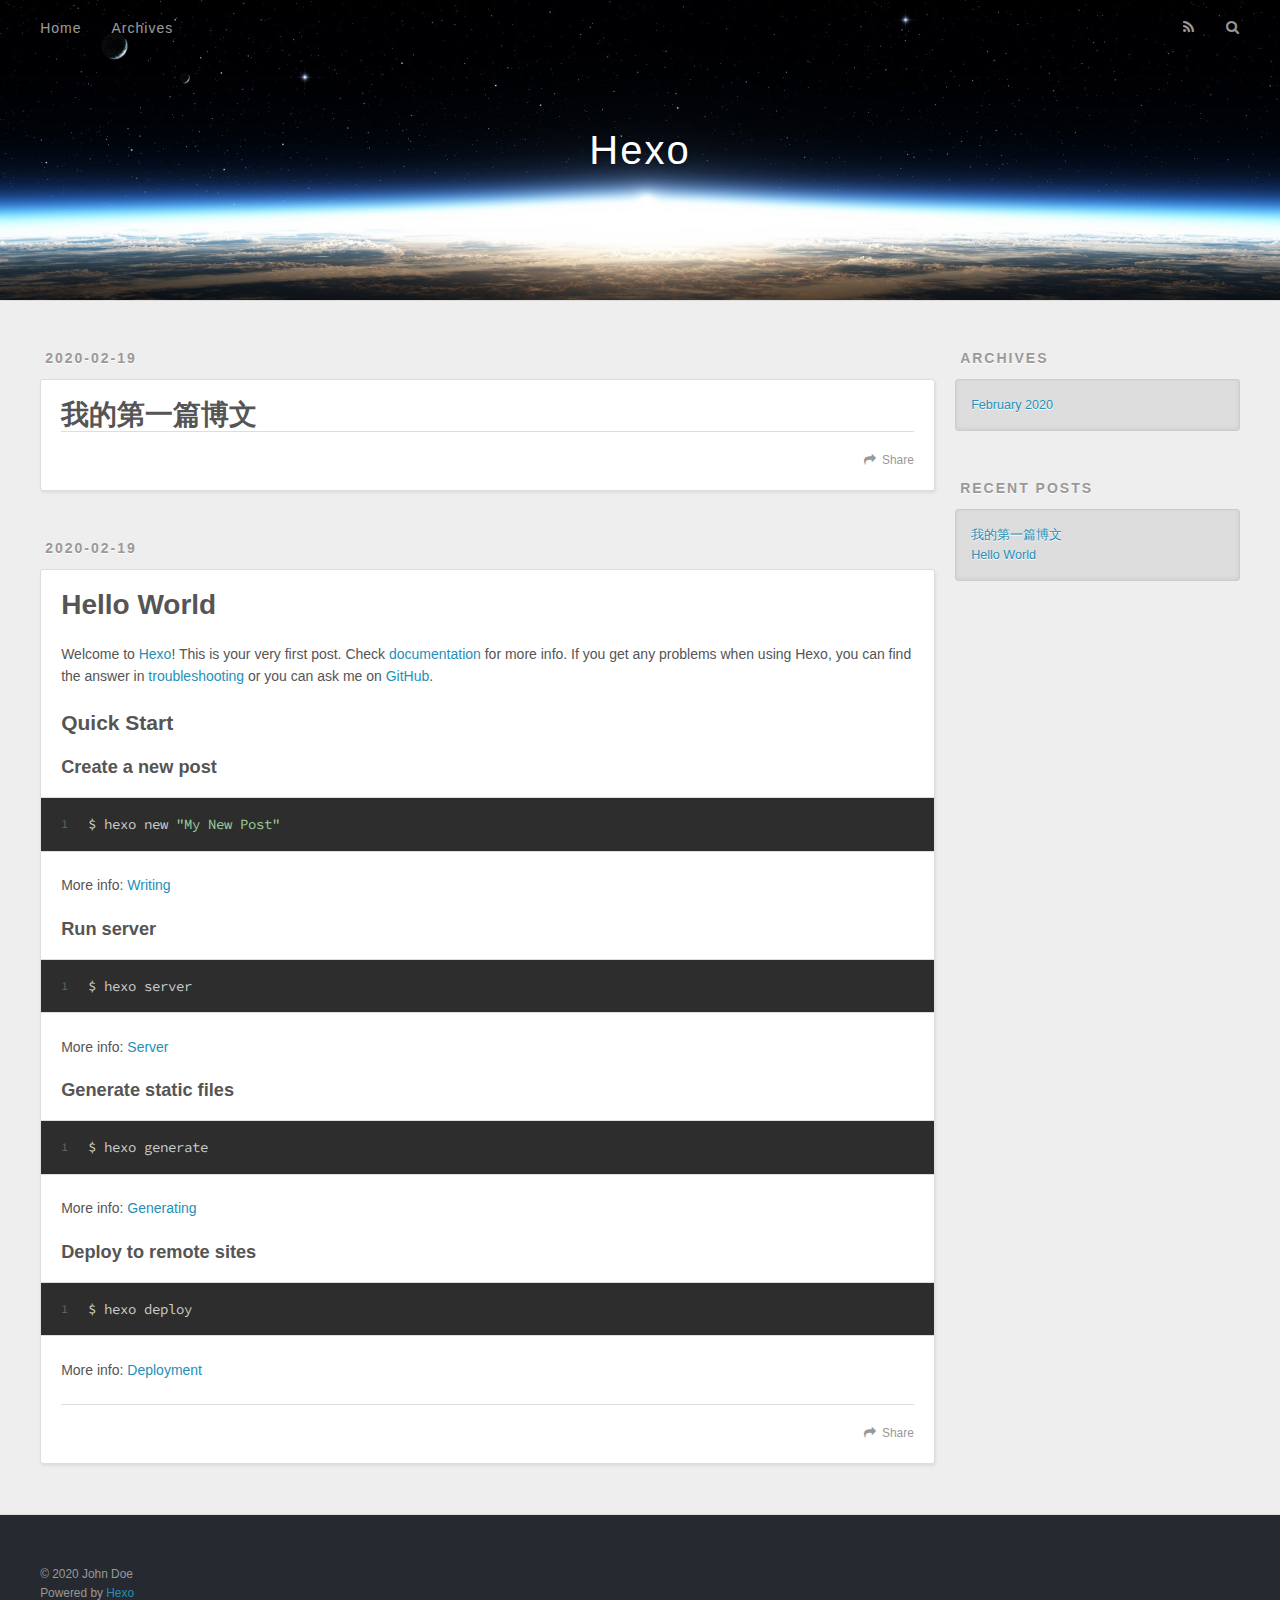
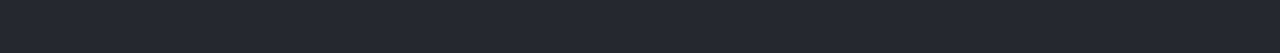
==== index.html @ 234283df "Site updated: 2020-03-19 14:46:24" ====
<!DOCTYPE html>
<html>
<head>
  <meta charset="utf-8">
  

  
  <title>Hexo</title>
  <meta name="viewport" content="width=device-width, initial-scale=1, maximum-scale=1">
  <meta property="og:type" content="website">
<meta property="og:title" content="Hexo">
<meta property="og:url" content="http://yoursite.com/index.html">
<meta property="og:site_name" content="Hexo">
<meta property="og:locale" content="en_US">
<meta property="article:author" content="John Doe">
<meta name="twitter:card" content="summary">
  
    <link rel="alternate" href="/atom.xml" title="Hexo" type="application/atom+xml">
  
  
    <link rel="icon" href="/favicon.png">
  
  
    <link href="//fonts.googleapis.com/css?family=Source+Code+Pro" rel="stylesheet" type="text/css">
  
  
<link rel="stylesheet" href="/css/style.css">

<meta name="generator" content="Hexo 4.2.0"></head>

<body>
  <div id="container">
    <div id="wrap">
      <header id="header">
  <div id="banner"></div>
  <div id="header-outer" class="outer">
    <div id="header-title" class="inner">
      <h1 id="logo-wrap">
        <a href="/" id="logo">Hexo</a>
      </h1>
      
    </div>
    <div id="header-inner" class="inner">
      <nav id="main-nav">
        <a id="main-nav-toggle" class="nav-icon"></a>
        
          <a class="main-nav-link" href="/">Home</a>
        
          <a class="main-nav-link" href="/archives">Archives</a>
        
      </nav>
      <nav id="sub-nav">
        
          <a id="nav-rss-link" class="nav-icon" href="/atom.xml" title="RSS Feed"></a>
        
        <a id="nav-search-btn" class="nav-icon" title="Search"></a>
      </nav>
      <div id="search-form-wrap">
        <form action="//google.com/search" method="get" accept-charset="UTF-8" class="search-form"><input type="search" name="q" class="search-form-input" placeholder="Search"><button type="submit" class="search-form-submit">&#xF002;</button><input type="hidden" name="sitesearch" value="http://yoursite.com"></form>
      </div>
    </div>
  </div>
</header>
      <div class="outer">
        <section id="main">
  
    <article id="post-我的第一篇博文" class="article article-type-post" itemscope itemprop="blogPost">
  <div class="article-meta">
    <a href="/2020/02/19/%E6%88%91%E7%9A%84%E7%AC%AC%E4%B8%80%E7%AF%87%E5%8D%9A%E6%96%87/" class="article-date">
  <time datetime="2020-02-19T13:38:14.000Z" itemprop="datePublished">2020-02-19</time>
</a>
    
  </div>
  <div class="article-inner">
    
    
      <header class="article-header">
        
  
    <h1 itemprop="name">
      <a class="article-title" href="/2020/02/19/%E6%88%91%E7%9A%84%E7%AC%AC%E4%B8%80%E7%AF%87%E5%8D%9A%E6%96%87/">我的第一篇博文</a>
    </h1>
  

      </header>
    
    <div class="article-entry" itemprop="articleBody">
      
        
      
    </div>
    <footer class="article-footer">
      <a data-url="http://yoursite.com/2020/02/19/%E6%88%91%E7%9A%84%E7%AC%AC%E4%B8%80%E7%AF%87%E5%8D%9A%E6%96%87/" data-id="ck7y9ddyn0000awvqco45gfg0" class="article-share-link">Share</a>
      
      
    </footer>
  </div>
  
</article>


  
    <article id="post-hello-world" class="article article-type-post" itemscope itemprop="blogPost">
  <div class="article-meta">
    <a href="/2020/02/19/hello-world/" class="article-date">
  <time datetime="2020-02-19T13:04:21.493Z" itemprop="datePublished">2020-02-19</time>
</a>
    
  </div>
  <div class="article-inner">
    
    
      <header class="article-header">
        
  
    <h1 itemprop="name">
      <a class="article-title" href="/2020/02/19/hello-world/">Hello World</a>
    </h1>
  

      </header>
    
    <div class="article-entry" itemprop="articleBody">
      
        <p>Welcome to <a href="https://hexo.io/" target="_blank" rel="noopener">Hexo</a>! This is your very first post. Check <a href="https://hexo.io/docs/" target="_blank" rel="noopener">documentation</a> for more info. If you get any problems when using Hexo, you can find the answer in <a href="https://hexo.io/docs/troubleshooting.html" target="_blank" rel="noopener">troubleshooting</a> or you can ask me on <a href="https://github.com/hexojs/hexo/issues" target="_blank" rel="noopener">GitHub</a>.</p>
<h2 id="Quick-Start"><a href="#Quick-Start" class="headerlink" title="Quick Start"></a>Quick Start</h2><h3 id="Create-a-new-post"><a href="#Create-a-new-post" class="headerlink" title="Create a new post"></a>Create a new post</h3><figure class="highlight bash"><table><tr><td class="gutter"><pre><span class="line">1</span><br></pre></td><td class="code"><pre><span class="line">$ hexo new <span class="string">"My New Post"</span></span><br></pre></td></tr></table></figure>

<p>More info: <a href="https://hexo.io/docs/writing.html" target="_blank" rel="noopener">Writing</a></p>
<h3 id="Run-server"><a href="#Run-server" class="headerlink" title="Run server"></a>Run server</h3><figure class="highlight bash"><table><tr><td class="gutter"><pre><span class="line">1</span><br></pre></td><td class="code"><pre><span class="line">$ hexo server</span><br></pre></td></tr></table></figure>

<p>More info: <a href="https://hexo.io/docs/server.html" target="_blank" rel="noopener">Server</a></p>
<h3 id="Generate-static-files"><a href="#Generate-static-files" class="headerlink" title="Generate static files"></a>Generate static files</h3><figure class="highlight bash"><table><tr><td class="gutter"><pre><span class="line">1</span><br></pre></td><td class="code"><pre><span class="line">$ hexo generate</span><br></pre></td></tr></table></figure>

<p>More info: <a href="https://hexo.io/docs/generating.html" target="_blank" rel="noopener">Generating</a></p>
<h3 id="Deploy-to-remote-sites"><a href="#Deploy-to-remote-sites" class="headerlink" title="Deploy to remote sites"></a>Deploy to remote sites</h3><figure class="highlight bash"><table><tr><td class="gutter"><pre><span class="line">1</span><br></pre></td><td class="code"><pre><span class="line">$ hexo deploy</span><br></pre></td></tr></table></figure>

<p>More info: <a href="https://hexo.io/docs/one-command-deployment.html" target="_blank" rel="noopener">Deployment</a></p>

      
    </div>
    <footer class="article-footer">
      <a data-url="http://yoursite.com/2020/02/19/hello-world/" data-id="ck6td0vni00007cvqasel1m3v" class="article-share-link">Share</a>
      
      
    </footer>
  </div>
  
</article>


  


</section>
        
          <aside id="sidebar">
  
    

  
    

  
    
  
    
  <div class="widget-wrap">
    <h3 class="widget-title">Archives</h3>
    <div class="widget">
      <ul class="archive-list"><li class="archive-list-item"><a class="archive-list-link" href="/archives/2020/02/">February 2020</a></li></ul>
    </div>
  </div>


  
    
  <div class="widget-wrap">
    <h3 class="widget-title">Recent Posts</h3>
    <div class="widget">
      <ul>
        
          <li>
            <a href="/2020/02/19/%E6%88%91%E7%9A%84%E7%AC%AC%E4%B8%80%E7%AF%87%E5%8D%9A%E6%96%87/">我的第一篇博文</a>
          </li>
        
          <li>
            <a href="/2020/02/19/hello-world/">Hello World</a>
          </li>
        
      </ul>
    </div>
  </div>

  
</aside>
        
      </div>
      <footer id="footer">
  
  <div class="outer">
    <div id="footer-info" class="inner">
      &copy; 2020 John Doe<br>
      Powered by <a href="http://hexo.io/" target="_blank">Hexo</a>
    </div>
  </div>
</footer>
    </div>
    <nav id="mobile-nav">
  
    <a href="/" class="mobile-nav-link">Home</a>
  
    <a href="/archives" class="mobile-nav-link">Archives</a>
  
</nav>
    

<script src="//ajax.googleapis.com/ajax/libs/jquery/2.0.3/jquery.min.js"></script>


  
<link rel="stylesheet" href="/fancybox/jquery.fancybox.css">

  
<script src="/fancybox/jquery.fancybox.pack.js"></script>




<script src="/js/script.js"></script>




  </div>
</body>
</html>
---- css/style.css ----
body {
  width: 100%;
}
body:before,
body:after {
  content: "";
  display: table;
}
body:after {
  clear: both;
}
html,
body,
div,
span,
applet,
object,
iframe,
h1,
h2,
h3,
h4,
h5,
h6,
p,
blockquote,
pre,
a,
abbr,
acronym,
address,
big,
cite,
code,
del,
dfn,
em,
img,
ins,
kbd,
q,
s,
samp,
small,
strike,
strong,
sub,
sup,
tt,
var,
dl,
dt,
dd,
ol,
ul,
li,
fieldset,
form,
label,
legend,
table,
caption,
tbody,
tfoot,
thead,
tr,
th,
td {
  margin: 0;
  padding: 0;
  border: 0;
  outline: 0;
  font-weight: inherit;
  font-style: inherit;
  font-family: inherit;
  font-size: 100%;
  vertical-align: baseline;
}
body {
  line-height: 1;
  color: #000;
  background: #fff;
}
ol,
ul {
  list-style: none;
}
table {
  border-collapse: separate;
  border-spacing: 0;
  vertical-align: middle;
}
caption,
th,
td {
  text-align: left;
  font-weight: normal;
  vertical-align: middle;
}
a img {
  border: none;
}
input,
button {
  margin: 0;
  padding: 0;
}
input::-moz-focus-inner,
button::-moz-focus-inner {
  border: 0;
  padding: 0;
}
@font-face {
  font-family: FontAwesome;
  font-style: normal;
  font-weight: normal;
  src: url("fonts/fontawesome-webfont.eot?v=#4.0.3");
  src: url("fonts/fontawesome-webfont.eot?#iefix&v=#4.0.3") format("embedded-opentype"), url("fonts/fontawesome-webfont.woff?v=#4.0.3") format("woff"), url("fonts/fontawesome-webfont.ttf?v=#4.0.3") format("truetype"), url("fonts/fontawesome-webfont.svg#fontawesomeregular?v=#4.0.3") format("svg");
}
html,
body,
#container {
  height: 100%;
}
body {
  background: #eee;
  font: 14px -apple-system, BlinkMacSystemFont, "Segoe UI", "Roboto", "Oxygen", "Ubuntu", "Cantarell", "Fira Sans", "Droid Sans", "Helvetica Neue", sans-serif;
  -webkit-text-size-adjust: 100%;
}
.outer {
  max-width: 1220px;
  margin: 0 auto;
  padding: 0 20px;
}
.outer:before,
.outer:after {
  content: "";
  display: table;
}
.outer:after {
  clear: both;
}
.inner {
  display: inline;
  float: left;
  width: 98.33333333333333%;
  margin: 0 0.833333333333333%;
}
.left,
.alignleft {
  float: left;
}
.right,
.alignright {
  float: right;
}
.clear {
  clear: both;
}
#container {
  position: relative;
}
.mobile-nav-on {
  overflow: hidden;
}
#wrap {
  height: 100%;
  width: 100%;
  position: absolute;
  top: 0;
  left: 0;
  -webkit-transition: 0.2s ease-out;
  -moz-transition: 0.2s ease-out;
  -ms-transition: 0.2s ease-out;
  transition: 0.2s ease-out;
  z-index: 1;
  background: #eee;
}
.mobile-nav-on #wrap {
  left: 280px;
}
@media screen and (min-width: 768px) {
  #main {
    display: inline;
    float: left;
    width: 73.33333333333333%;
    margin: 0 0.833333333333333%;
  }
}
.article-date,
.article-category-link,
.archive-year,
.widget-title {
  text-decoration: none;
  text-transform: uppercase;
  letter-spacing: 2px;
  color: #999;
  margin-bottom: 1em;
  margin-left: 5px;
  line-height: 1em;
  text-shadow: 0 1px #fff;
  font-weight: bold;
}
.article-inner,
.archive-article-inner {
  background: #fff;
  -webkit-box-shadow: 1px 2px 3px #ddd;
  box-shadow: 1px 2px 3px #ddd;
  border: 1px solid #ddd;
  border-radius: 3px;
}
.article-entry h1,
.widget h1 {
  font-size: 2em;
}
.article-entry h2,
.widget h2 {
  font-size: 1.5em;
}
.article-entry h3,
.widget h3 {
  font-size: 1.3em;
}
.article-entry h4,
.widget h4 {
  font-size: 1.2em;
}
.article-entry h5,
.widget h5 {
  font-size: 1em;
}
.article-entry h6,
.widget h6 {
  font-size: 1em;
  color: #999;
}
.article-entry hr,
.widget hr {
  border: 1px dashed #ddd;
}
.article-entry strong,
.widget strong {
  font-weight: bold;
}
.article-entry em,
.widget em,
.article-entry cite,
.widget cite {
  font-style: italic;
}
.article-entry sup,
.widget sup,
.article-entry sub,
.widget sub {
  font-size: 0.75em;
  line-height: 0;
  position: relative;
  vertical-align: baseline;
}
.article-entry sup,
.widget sup {
  top: -0.5em;
}
.article-entry sub,
.widget sub {
  bottom: -0.2em;
}
.article-entry small,
.widget small {
  font-size: 0.85em;
}
.article-entry acronym,
.widget acronym,
.article-entry abbr,
.widget abbr {
  border-bottom: 1px dotted;
}
.article-entry ul,
.widget ul,
.article-entry ol,
.widget ol,
.article-entry dl,
.widget dl {
  margin: 0 20px;
  line-height: 1.6em;
}
.article-entry ul ul,
.widget ul ul,
.article-entry ol ul,
.widget ol ul,
.article-entry ul ol,
.widget ul ol,
.article-entry ol ol,
.widget ol ol {
  margin-top: 0;
  margin-bottom: 0;
}
.article-entry ul,
.widget ul {
  list-style: disc;
}
.article-entry ol,
.widget ol {
  list-style: decimal;
}
.article-entry dt,
.widget dt {
  font-weight: bold;
}
#header {
  height: 300px;
  position: relative;
  border-bottom: 1px solid #ddd;
}
#header:before,
#header:after {
  content: "";
  position: absolute;
  left: 0;
  right: 0;
  height: 40px;
}
#header:before {
  top: 0;
  background: -webkit-linear-gradient(rgba(0,0,0,0.2), transparent);
  background: -moz-linear-gradient(rgba(0,0,0,0.2), transparent);
  background: -ms-linear-gradient(rgba(0,0,0,0.2), transparent);
  background: linear-gradient(rgba(0,0,0,0.2), transparent);
}
#header:after {
  bottom: 0;
  background: -webkit-linear-gradient(transparent, rgba(0,0,0,0.2));
  background: -moz-linear-gradient(transparent, rgba(0,0,0,0.2));
  background: -ms-linear-gradient(transparent, rgba(0,0,0,0.2));
  background: linear-gradient(transparent, rgba(0,0,0,0.2));
}
#header-outer {
  height: 100%;
  position: relative;
}
#header-inner {
  position: relative;
  overflow: hidden;
}
#banner {
  position: absolute;
  top: 0;
  left: 0;
  width: 100%;
  height: 100%;
  background: url("images/banner.jpg") center #000;
  -webkit-background-size: cover;
  -moz-background-size: cover;
  background-size: cover;
  z-index: -1;
}
#header-title {
  text-align: center;
  height: 40px;
  position: absolute;
  top: 50%;
  left: 0;
  margin-top: -20px;
}
#logo,
#subtitle {
  text-decoration: none;
  color: #fff;
  font-weight: 300;
  text-shadow: 0 1px 4px rgba(0,0,0,0.3);
}
#logo {
  font-size: 40px;
  line-height: 40px;
  letter-spacing: 2px;
}
#subtitle {
  font-size: 16px;
  line-height: 16px;
  letter-spacing: 1px;
}
#subtitle-wrap {
  margin-top: 16px;
}
#main-nav {
  float: left;
  margin-left: -15px;
}
.nav-icon,
.main-nav-link {
  float: left;
  color: #fff;
  opacity: 0.6;
  text-decoration: none;
  text-shadow: 0 1px rgba(0,0,0,0.2);
  -webkit-transition: opacity 0.2s;
  -moz-transition: opacity 0.2s;
  -ms-transition: opacity 0.2s;
  transition: opacity 0.2s;
  display: block;
  padding: 20px 15px;
}
.nav-icon:hover,
.main-nav-link:hover {
  opacity: 1;
}
.nav-icon {
  font-family: FontAwesome;
  text-align: center;
  font-size: 14px;
  width: 14px;
  height: 14px;
  padding: 20px 15px;
  position: relative;
  cursor: pointer;
}
.main-nav-link {
  font-weight: 300;
  letter-spacing: 1px;
}
@media screen and (max-width: 479px) {
  .main-nav-link {
    display: none;
  }
}
#main-nav-toggle {
  display: none;
}
#main-nav-toggle:before {
  content: "\f0c9";
}
@media screen and (max-width: 479px) {
  #main-nav-toggle {
    display: block;
  }
}
#sub-nav {
  float: right;
  margin-right: -15px;
}
#nav-rss-link:before {
  content: "\f09e";
}
#nav-search-btn:before {
  content: "\f002";
}
#search-form-wrap {
  position: absolute;
  top: 15px;
  width: 150px;
  height: 30px;
  right: -150px;
  opacity: 0;
  -webkit-transition: 0.2s ease-out;
  -moz-transition: 0.2s ease-out;
  -ms-transition: 0.2s ease-out;
  transition: 0.2s ease-out;
}
#search-form-wrap.on {
  opacity: 1;
  right: 0;
}
@media screen and (max-width: 479px) {
  #search-form-wrap {
    width: 100%;
    right: -100%;
  }
}
.search-form {
  position: absolute;
  top: 0;
  left: 0;
  right: 0;
  background: #fff;
  padding: 5px 15px;
  border-radius: 15px;
  -webkit-box-shadow: 0 0 10px rgba(0,0,0,0.3);
  box-shadow: 0 0 10px rgba(0,0,0,0.3);
}
.search-form-input {
  border: none;
  background: none;
  color: #555;
  width: 100%;
  font: 13px -apple-system, BlinkMacSystemFont, "Segoe UI", "Roboto", "Oxygen", "Ubuntu", "Cantarell", "Fira Sans", "Droid Sans", "Helvetica Neue", sans-serif;
  outline: none;
}
.search-form-input::-webkit-search-results-decoration,
.search-form-input::-webkit-search-cancel-button {
  -webkit-appearance: none;
}
.search-form-submit {
  position: absolute;
  top: 50%;
  right: 10px;
  margin-top: -7px;
  font: 13px FontAwesome;
  border: none;
  background: none;
  color: #bbb;
  cursor: pointer;
}
.search-form-submit:hover,
.search-form-submit:focus {
  color: #777;
}
.article {
  margin: 50px 0;
}
.article-inner {
  overflow: hidden;
}
.article-meta:before,
.article-meta:after {
  content: "";
  display: table;
}
.article-meta:after {
  clear: both;
}
.article-date {
  float: left;
}
.article-category {
  float: left;
  line-height: 1em;
  color: #ccc;
  text-shadow: 0 1px #fff;
  margin-left: 8px;
}
.article-category:before {
  content: "\2022";
}
.article-category-link {
  margin: 0 12px 1em;
}
.article-header {
  padding: 20px 20px 0;
}
.article-title {
  text-decoration: none;
  font-size: 2em;
  font-weight: bold;
  color: #555;
  line-height: 1.1em;
  -webkit-transition: color 0.2s;
  -moz-transition: color 0.2s;
  -ms-transition: color 0.2s;
  transition: color 0.2s;
}
a.article-title:hover {
  color: #258fb8;
}
.article-entry {
  color: #555;
  padding: 0 20px;
}
.article-entry:before,
.article-entry:after {
  content: "";
  display: table;
}
.article-entry:after {
  clear: both;
}
.article-entry p,
.article-entry table {
  line-height: 1.6em;
  margin: 1.6em 0;
}
.article-entry h1,
.article-entry h2,
.article-entry h3,
.article-entry h4,
.article-entry h5,
.article-entry h6 {
  font-weight: bold;
}
.article-entry h1,
.article-entry h2,
.article-entry h3,
.article-entry h4,
.article-entry h5,
.article-entry h6 {
  line-height: 1.1em;
  margin: 1.1em 0;
}
.article-entry a {
  color: #258fb8;
  text-decoration: none;
}
.article-entry a:hover {
  text-decoration: underline;
}
.article-entry ul,
.article-entry ol,
.article-entry dl {
  margin-top: 1.6em;
  margin-bottom: 1.6em;
}
.article-entry img,
.article-entry video {
  max-width: 100%;
  height: auto;
  display: block;
  margin: auto;
}
.article-entry iframe {
  border: none;
}
.article-entry table {
  width: 100%;
  border-collapse: collapse;
  border-spacing: 0;
}
.article-entry th {
  font-weight: bold;
  border-bottom: 3px solid #ddd;
  padding-bottom: 0.5em;
}
.article-entry td {
  border-bottom: 1px solid #ddd;
  padding: 10px 0;
}
.article-entry blockquote {
  font-family: Georgia, "Times New Roman", serif;
  font-size: 1.4em;
  margin: 1.6em 20px;
  text-align: center;
}
.article-entry blockquote footer {
  font-size: 14px;
  margin: 1.6em 0;
  font-family: -apple-system, BlinkMacSystemFont, "Segoe UI", "Roboto", "Oxygen", "Ubuntu", "Cantarell", "Fira Sans", "Droid Sans", "Helvetica Neue", sans-serif;
}
.article-entry blockquote footer cite:before {
  content: "—";
  padding: 0 0.5em;
}
.article-entry .pullquote {
  text-align: left;
  width: 45%;
  margin: 0;
}
.article-entry .pullquote.left {
  margin-left: 0.5em;
  margin-right: 1em;
}
.article-entry .pullquote.right {
  margin-right: 0.5em;
  margin-left: 1em;
}
.article-entry .caption {
  color: #999;
  display: block;
  font-size: 0.9em;
  margin-top: 0.5em;
  position: relative;
  text-align: center;
}
.article-entry .video-container {
  position: relative;
  padding-top: 56.25%;
  height: 0;
  overflow: hidden;
}
.article-entry .video-container iframe,
.article-entry .video-container object,
.article-entry .video-container embed {
  position: absolute;
  top: 0;
  left: 0;
  width: 100%;
  height: 100%;
  margin-top: 0;
}
.article-more-link a {
  display: inline-block;
  line-height: 1em;
  padding: 6px 15px;
  border-radius: 15px;
  background: #eee;
  color: #999;
  text-shadow: 0 1px #fff;
  text-decoration: none;
}
.article-more-link a:hover {
  background: #258fb8;
  color: #fff;
  text-decoration: none;
  text-shadow: 0 1px #1e7293;
}
.article-footer {
  font-size: 0.85em;
  line-height: 1.6em;
  border-top: 1px solid #ddd;
  padding-top: 1.6em;
  margin: 0 20px 20px;
}
.article-footer:before,
.article-footer:after {
  content: "";
  display: table;
}
.article-footer:after {
  clear: both;
}
.article-footer a {
  color: #999;
  text-decoration: none;
}
.article-footer a:hover {
  color: #555;
}
.article-tag-list-item {
  float: left;
  margin-right: 10px;
}
.article-tag-list-link:before {
  content: "#";
}
.article-comment-link {
  float: right;
}
.article-comment-link:before {
  content: "\f075";
  font-family: FontAwesome;
  padding-right: 8px;
}
.article-share-link {
  cursor: pointer;
  float: right;
  margin-left: 20px;
}
.article-share-link:before {
  content: "\f064";
  font-family: FontAwesome;
  padding-right: 6px;
}
#article-nav {
  position: relative;
}
#article-nav:before,
#article-nav:after {
  content: "";
  display: table;
}
#article-nav:after {
  clear: both;
}
@media screen and (min-width: 768px) {
  #article-nav {
    margin: 50px 0;
  }
  #article-nav:before {
    width: 8px;
    height: 8px;
    position: absolute;
    top: 50%;
    left: 50%;
    margin-top: -4px;
    margin-left: -4px;
    content: "";
    border-radius: 50%;
    background: #ddd;
    -webkit-box-shadow: 0 1px 2px #fff;
    box-shadow: 0 1px 2px #fff;
  }
}
.article-nav-link-wrap {
  text-decoration: none;
  text-shadow: 0 1px #fff;
  color: #999;
  -webkit-box-sizing: border-box;
  -moz-box-sizing: border-box;
  box-sizing: border-box;
  margin-top: 50px;
  text-align: center;
  display: block;
}
.article-nav-link-wrap:hover {
  color: #555;
}
@media screen and (min-width: 768px) {
  .article-nav-link-wrap {
    width: 50%;
    margin-top: 0;
  }
}
@media screen and (min-width: 768px) {
  #article-nav-newer {
    float: left;
    text-align: right;
    padding-right: 20px;
  }
}
@media screen and (min-width: 768px) {
  #article-nav-older {
    float: right;
    text-align: left;
    padding-left: 20px;
  }
}
.article-nav-caption {
  text-transform: uppercase;
  letter-spacing: 2px;
  color: #ddd;
  line-height: 1em;
  font-weight: bold;
}
#article-nav-newer .article-nav-caption {
  margin-right: -2px;
}
.article-nav-title {
  font-size: 0.85em;
  line-height: 1.6em;
  margin-top: 0.5em;
}
.article-share-box {
  position: absolute;
  display: none;
  background: #fff;
  -webkit-box-shadow: 1px 2px 10px rgba(0,0,0,0.2);
  box-shadow: 1px 2px 10px rgba(0,0,0,0.2);
  border-radius: 3px;
  margin-left: -145px;
  overflow: hidden;
  z-index: 1;
}
.article-share-box.on {
  display: block;
}
.article-share-input {
  width: 100%;
  background: none;
  -webkit-box-sizing: border-box;
  -moz-box-sizing: border-box;
  box-sizing: border-box;
  font: 14px -apple-system, BlinkMacSystemFont, "Segoe UI", "Roboto", "Oxygen", "Ubuntu", "Cantarell", "Fira Sans", "Droid Sans", "Helvetica Neue", sans-serif;
  padding: 0 15px;
  color: #555;
  outline: none;
  border: 1px solid #ddd;
  border-radius: 3px 3px 0 0;
  height: 36px;
  line-height: 36px;
}
.article-share-links {
  background: #eee;
}
.article-share-links:before,
.article-share-links:after {
  content: "";
  display: table;
}
.article-share-links:after {
  clear: both;
}
.article-share-twitter,
.article-share-facebook,
.article-share-pinterest,
.article-share-google {
  width: 50px;
  height: 36px;
  display: block;
  float: left;
  position: relative;
  color: #999;
  text-shadow: 0 1px #fff;
}
.article-share-twitter:before,
.article-share-facebook:before,
.article-share-pinterest:before,
.article-share-google:before {
  font-size: 20px;
  font-family: FontAwesome;
  width: 20px;
  height: 20px;
  position: absolute;
  top: 50%;
  left: 50%;
  margin-top: -10px;
  margin-left: -10px;
  text-align: center;
}
.article-share-twitter:hover,
.article-share-facebook:hover,
.article-share-pinterest:hover,
.article-share-google:hover {
  color: #fff;
}
.article-share-twitter:before {
  content: "\f099";
}
.article-share-twitter:hover {
  background: #00aced;
  text-shadow: 0 1px #008abe;
}
.article-share-facebook:before {
  content: "\f09a";
}
.article-share-facebook:hover {
  background: #3b5998;
  text-shadow: 0 1px #2f477a;
}
.article-share-pinterest:before {
  content: "\f0d2";
}
.article-share-pinterest:hover {
  background: #cb2027;
  text-shadow: 0 1px #a21a1f;
}
.article-share-google:before {
  content: "\f0d5";
}
.article-share-google:hover {
  background: #dd4b39;
  text-shadow: 0 1px #be3221;
}
.article-gallery {
  background: #000;
  position: relative;
}
.article-gallery-photos {
  position: relative;
  overflow: hidden;
}
.article-gallery-img {
  display: none;
  max-width: 100%;
}
.article-gallery-img:first-child {
  display: block;
}
.article-gallery-img.loaded {
  position: absolute;
  display: block;
}
.article-gallery-img img {
  display: block;
  max-width: 100%;
  margin: 0 auto;
}
#comments {
  background: #fff;
  -webkit-box-shadow: 1px 2px 3px #ddd;
  box-shadow: 1px 2px 3px #ddd;
  padding: 20px;
  border: 1px solid #ddd;
  border-radius: 3px;
  margin: 50px 0;
}
#comments a {
  color: #258fb8;
}
.archives-wrap {
  margin: 50px 0;
}
.archives:before,
.archives:after {
  content: "";
  display: table;
}
.archives:after {
  clear: both;
}
.archive-year-wrap {
  margin-bottom: 1em;
}
.archives {
  -webkit-column-gap: 10px;
  -moz-column-gap: 10px;
  column-gap: 10px;
}
@media screen and (min-width: 480px) and (max-width: 767px) {
  .archives {
    -webkit-column-count: 2;
    -moz-column-count: 2;
    column-count: 2;
  }
}
@media screen and (min-width: 768px) {
  .archives {
    -webkit-column-count: 3;
    -moz-column-count: 3;
    column-count: 3;
  }
}
.archive-article {
  -webkit-column-break-inside: avoid;
  page-break-inside: avoid;
  overflow: hidden;
  break-inside: avoid-column;
}
.archive-article-inner {
  padding: 10px;
  margin-bottom: 15px;
}
.archive-article-title {
  text-decoration: none;
  font-weight: bold;
  color: #555;
  -webkit-transition: color 0.2s;
  -moz-transition: color 0.2s;
  -ms-transition: color 0.2s;
  transition: color 0.2s;
  line-height: 1.6em;
}
.archive-article-title:hover {
  color: #258fb8;
}
.archive-article-footer {
  margin-top: 1em;
}
.archive-article-date {
  color: #999;
  text-decoration: none;
  font-size: 0.85em;
  line-height: 1em;
  margin-bottom: 0.5em;
  display: block;
}
#page-nav {
  margin: 50px auto;
  background: #fff;
  -webkit-box-shadow: 1px 2px 3px #ddd;
  box-shadow: 1px 2px 3px #ddd;
  border: 1px solid #ddd;
  border-radius: 3px;
  text-align: center;
  color: #999;
  overflow: hidden;
}
#page-nav:before,
#page-nav:after {
  content: "";
  display: table;
}
#page-nav:after {
  clear: both;
}
#page-nav a,
#page-nav span {
  padding: 10px 20px;
  line-height: 1;
  height: 2ex;
}
#page-nav a {
  color: #999;
  text-decoration: none;
}
#page-nav a:hover {
  background: #999;
  color: #fff;
}
#page-nav .prev {
  float: left;
}
#page-nav .next {
  float: right;
}
#page-nav .page-number {
  display: inline-block;
}
@media screen and (max-width: 479px) {
  #page-nav .page-number {
    display: none;
  }
}
#page-nav .current {
  color: #555;
  font-weight: bold;
}
#page-nav .space {
  color: #ddd;
}
#footer {
  background: #262a30;
  padding: 50px 0;
  border-top: 1px solid #ddd;
  color: #999;
}
#footer a {
  color: #258fb8;
  text-decoration: none;
}
#footer a:hover {
  text-decoration: underline;
}
#footer-info {
  line-height: 1.6em;
  font-size: 0.85em;
}
.article-entry pre,
.article-entry .highlight {
  background: #2d2d2d;
  margin: 0 -20px;
  padding: 15px 20px;
  border-style: solid;
  border-color: #ddd;
  border-width: 1px 0;
  overflow: auto;
  color: #ccc;
  line-height: 22.400000000000002px;
}
.article-entry .highlight .gutter pre,
.article-entry .gist .gist-file .gist-data .line-numbers {
  color: #666;
  font-size: 0.85em;
}
.article-entry pre,
.article-entry code {
  font-family: "Source Code Pro", Consolas, Monaco, Menlo, Consolas, monospace;
}
.article-entry code {
  background: #eee;
  text-shadow: 0 1px #fff;
  padding: 0 0.3em;
}
.article-entry pre code {
  background: none;
  text-shadow: none;
  padding: 0;
}
.article-entry .highlight pre {
  border: none;
  margin: 0;
  padding: 0;
}
.article-entry .highlight table {
  margin: 0;
  width: auto;
}
.article-entry .highlight td {
  border: none;
  padding: 0;
}
.article-entry .highlight figcaption {
  font-size: 0.85em;
  color: #999;
  line-height: 1em;
  margin-bottom: 1em;
}
.article-entry .highlight figcaption:before,
.article-entry .highlight figcaption:after {
  content: "";
  display: table;
}
.article-entry .highlight figcaption:after {
  clear: both;
}
.article-entry .highlight figcaption a {
  float: right;
}
.article-entry .highlight .gutter pre {
  text-align: right;
  padding-right: 20px;
}
.article-entry .highlight .line {
  height: 22.400000000000002px;
}
.article-entry .highlight .line.marked {
  background: #515151;
}
.article-entry .gist {
  margin: 0 -20px;
  border-style: solid;
  border-color: #ddd;
  border-width: 1px 0;
  background: #2d2d2d;
  padding: 15px 20px 15px 0;
}
.article-entry .gist .gist-file {
  border: none;
  font-family: "Source Code Pro", Consolas, Monaco, Menlo, Consolas, monospace;
  margin: 0;
}
.article-entry .gist .gist-file .gist-data {
  background: none;
  border: none;
}
.article-entry .gist .gist-file .gist-data .line-numbers {
  background: none;
  border: none;
  padding: 0 20px 0 0;
}
.article-entry .gist .gist-file .gist-data .line-data {
  padding: 0 !important;
}
.article-entry .gist .gist-file .highlight {
  margin: 0;
  padding: 0;
  border: none;
}
.article-entry .gist .gist-file .gist-meta {
  background: #2d2d2d;
  color: #999;
  font: 0.85em -apple-system, BlinkMacSystemFont, "Segoe UI", "Roboto", "Oxygen", "Ubuntu", "Cantarell", "Fira Sans", "Droid Sans", "Helvetica Neue", sans-serif;
  text-shadow: 0 0;
  padding: 0;
  margin-top: 1em;
  margin-left: 20px;
}
.article-entry .gist .gist-file .gist-meta a {
  color: #258fb8;
  font-weight: normal;
}
.article-entry .gist .gist-file .gist-meta a:hover {
  text-decoration: underline;
}
pre .comment,
pre .title {
  color: #999;
}
pre .variable,
pre .attribute,
pre .tag,
pre .regexp,
pre .ruby .constant,
pre .xml .tag .title,
pre .xml .pi,
pre .xml .doctype,
pre .html .doctype,
pre .css .id,
pre .css .class,
pre .css .pseudo {
  color: #f2777a;
}
pre .number,
pre .preprocessor,
pre .built_in,
pre .literal,
pre .params,
pre .constant {
  color: #f99157;
}
pre .class,
pre .ruby .class .title,
pre .css .rules .attribute {
  color: #9c9;
}
pre .string,
pre .value,
pre .inheritance,
pre .header,
pre .ruby .symbol,
pre .xml .cdata {
  color: #9c9;
}
pre .css .hexcolor {
  color: #6cc;
}
pre .function,
pre .python .decorator,
pre .python .title,
pre .ruby .function .title,
pre .ruby .title .keyword,
pre .perl .sub,
pre .javascript .title,
pre .coffeescript .title {
  color: #69c;
}
pre .keyword,
pre .javascript .function {
  color: #c9c;
}
@media screen and (max-width: 479px) {
  #mobile-nav {
    position: absolute;
    top: 0;
    left: 0;
    width: 280px;
    height: 100%;
    background: #191919;
    border-right: 1px solid #fff;
  }
}
@media screen and (max-width: 479px) {
  .mobile-nav-link {
    display: block;
    color: #999;
    text-decoration: none;
    padding: 15px 20px;
    font-weight: bold;
  }
  .mobile-nav-link:hover {
    color: #fff;
  }
}
@media screen and (min-width: 768px) {
  #sidebar {
    display: inline;
    float: left;
    width: 23.333333333333332%;
    margin: 0 0.833333333333333%;
  }
}
.widget-wrap {
  margin: 50px 0;
}
.widget {
  color: #777;
  text-shadow: 0 1px #fff;
  background: #ddd;
  -webkit-box-shadow: 0 -1px 4px #ccc inset;
  box-shadow: 0 -1px 4px #ccc inset;
  border: 1px solid #ccc;
  padding: 15px;
  border-radius: 3px;
}
.widget a {
  color: #258fb8;
  text-decoration: none;
}
.widget a:hover {
  text-decoration: underline;
}
.widget ul ul,
.widget ol ul,
.widget dl ul,
.widget ul ol,
.widget ol ol,
.widget dl ol,
.widget ul dl,
.widget ol dl,
.widget dl dl {
  margin-left: 15px;
  list-style: disc;
}
.widget {
  line-height: 1.6em;
  word-wrap: break-word;
  font-size: 0.9em;
}
.widget ul,
.widget ol {
  list-style: none;
  margin: 0;
}
.widget ul ul,
.widget ol ul,
.widget ul ol,
.widget ol ol {
  margin: 0 20px;
}
.widget ul ul,
.widget ol ul {
  list-style: disc;
}
.widget ul ol,
.widget ol ol {
  list-style: decimal;
}
.category-list-count,
.tag-list-count,
.archive-list-count {
  padding-left: 5px;
  color: #999;
  font-size: 0.85em;
}
.category-list-count:before,
.tag-list-count:before,
.archive-list-count:before {
  content: "(";
}
.category-list-count:after,
.tag-list-count:after,
.archive-list-count:after {
  content: ")";
}
.tagcloud a {
  margin-right: 5px;
  display: inline-block;
}
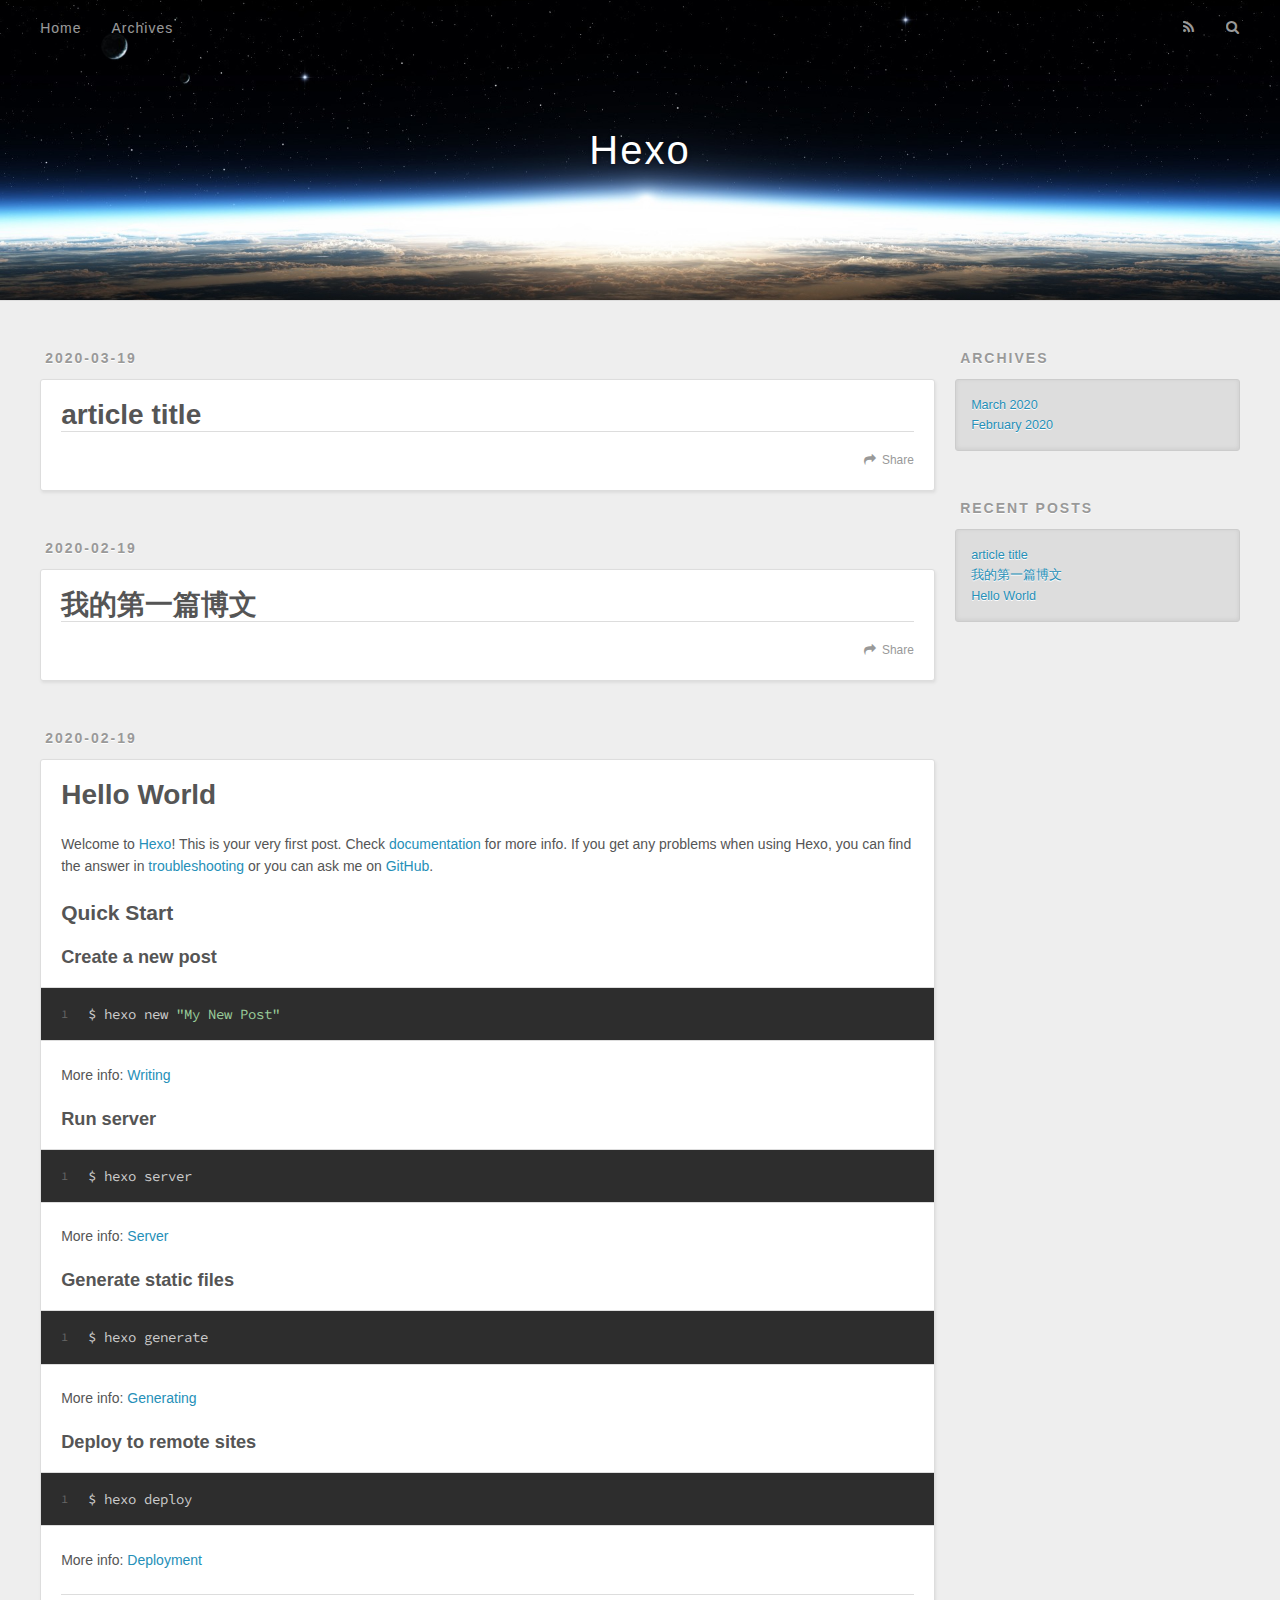
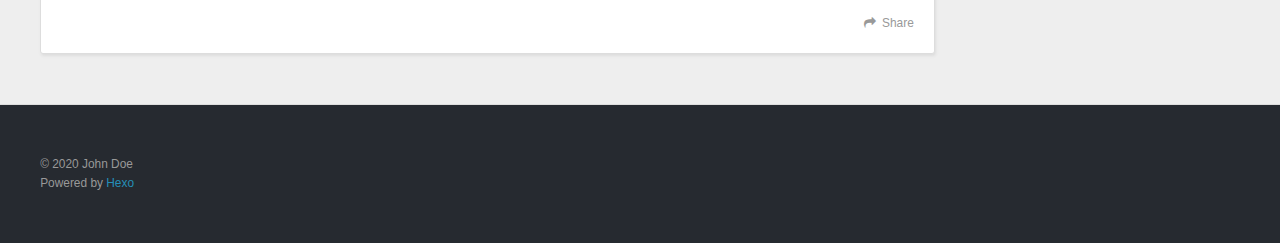
==== commit db5ec48c: "Site updated: 2020-03-19 15:02:22" ====
--- a/index.html
+++ b/index.html
@@ -64,6 +64,42 @@
       <div class="outer">
         <section id="main">
   
+    <article id="post-article-title" class="article article-type-post" itemscope itemprop="blogPost">
+  <div class="article-meta">
+    <a href="/2020/03/19/article-title/" class="article-date">
+  <time datetime="2020-03-19T07:00:56.000Z" itemprop="datePublished">2020-03-19</time>
+</a>
+    
+  </div>
+  <div class="article-inner">
+    
+    
+      <header class="article-header">
+        
+  
+    <h1 itemprop="name">
+      <a class="article-title" href="/2020/03/19/article-title/">article title</a>
+    </h1>
+  
+
+      </header>
+    
+    <div class="article-entry" itemprop="articleBody">
+      
+        
+      
+    </div>
+    <footer class="article-footer">
+      <a data-url="http://yoursite.com/2020/03/19/article-title/" data-id="ck7yeonv80000y8vqdwo73arw" class="article-share-link">Share</a>
+      
+      
+    </footer>
+  </div>
+  
+</article>
+
+
+  
     <article id="post-我的第一篇博文" class="article article-type-post" itemscope itemprop="blogPost">
   <div class="article-meta">
     <a href="/2020/02/19/%E6%88%91%E7%9A%84%E7%AC%AC%E4%B8%80%E7%AF%87%E5%8D%9A%E6%96%87/" class="article-date">
@@ -167,7 +203,7 @@
   <div class="widget-wrap">
     <h3 class="widget-title">Archives</h3>
     <div class="widget">
-      <ul class="archive-list"><li class="archive-list-item"><a class="archive-list-link" href="/archives/2020/02/">February 2020</a></li></ul>
+      <ul class="archive-list"><li class="archive-list-item"><a class="archive-list-link" href="/archives/2020/03/">March 2020</a></li><li class="archive-list-item"><a class="archive-list-link" href="/archives/2020/02/">February 2020</a></li></ul>
     </div>
   </div>
 
@@ -180,6 +216,10 @@
       <ul>
         
           <li>
+            <a href="/2020/03/19/article-title/">article title</a>
+          </li>
+        
+          <li>
             <a href="/2020/02/19/%E6%88%91%E7%9A%84%E7%AC%AC%E4%B8%80%E7%AF%87%E5%8D%9A%E6%96%87/">我的第一篇博文</a>
           </li>
         
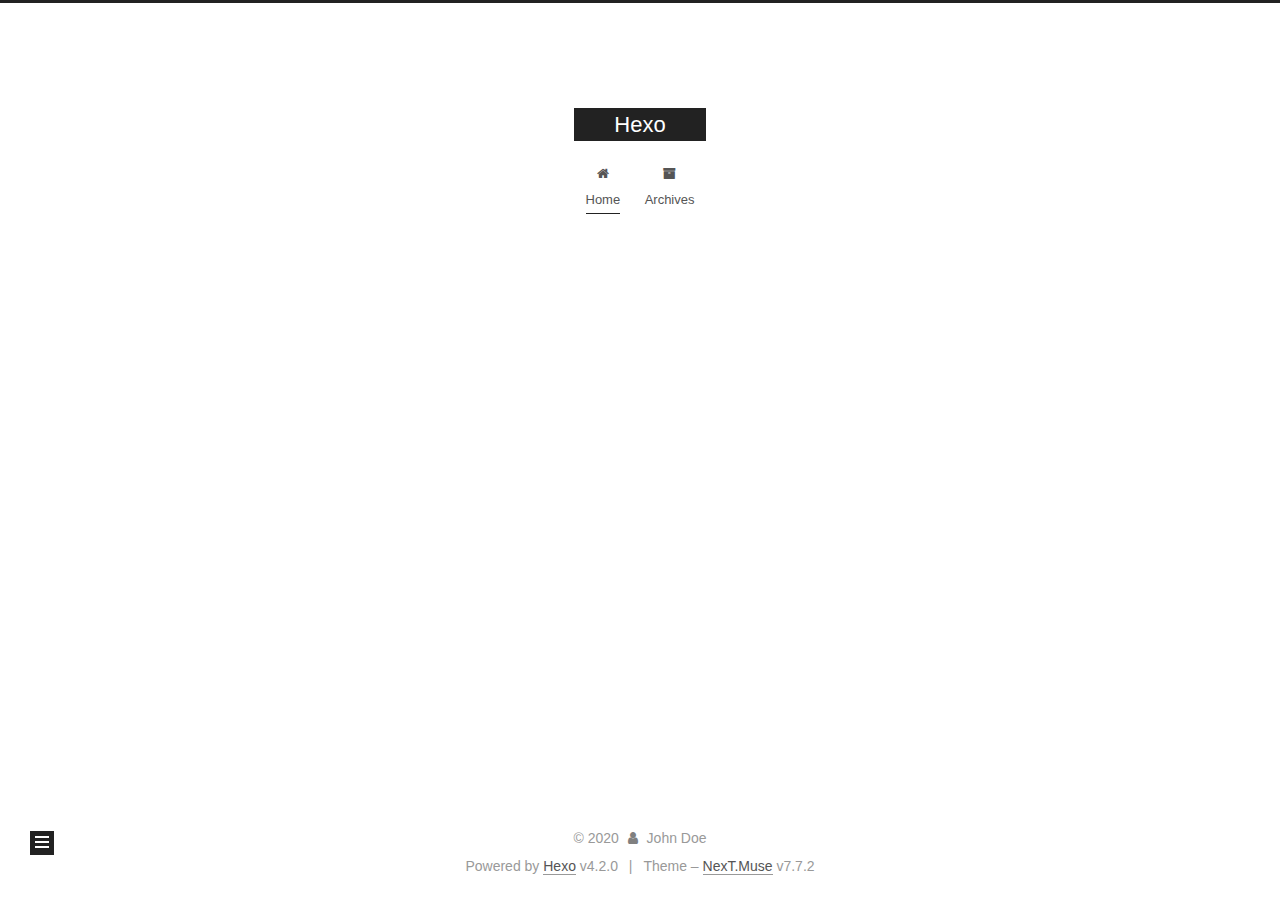
==== commit 3fea6906: "Site updated: 2020-03-19 15:25:15" ====
--- a/index.html
+++ b/index.html
@@ -1,12 +1,25 @@
 <!DOCTYPE html>
-<html>
+<html lang="en">
 <head>
-  <meta charset="utf-8">
-  
-
-  
-  <title>Hexo</title>
-  <meta name="viewport" content="width=device-width, initial-scale=1, maximum-scale=1">
+  <meta charset="UTF-8">
+<meta name="viewport" content="width=device-width, initial-scale=1, maximum-scale=2">
+<meta name="theme-color" content="#222">
+<meta name="generator" content="Hexo 4.2.0">
+  <link rel="apple-touch-icon" sizes="180x180" href="/images/apple-touch-icon-next.png">
+  <link rel="icon" type="image/png" sizes="32x32" href="/images/favicon-32x32-next.png">
+  <link rel="icon" type="image/png" sizes="16x16" href="/images/favicon-16x16-next.png">
+  <link rel="mask-icon" href="/images/logo.svg" color="#222">
+
+<link rel="stylesheet" href="/css/main.css">
+
+
+<link rel="stylesheet" href="/lib/font-awesome/css/font-awesome.min.css">
+
+<script id="hexo-configurations">
+    var NexT = window.NexT || {};
+    var CONFIG = {"hostname":"yoursite.com","root":"/","scheme":"Muse","version":"7.7.2","exturl":false,"sidebar":{"position":"left","display":"post","padding":18,"offset":12,"onmobile":false},"copycode":{"enable":false,"show_result":false,"style":null},"back2top":{"enable":true,"sidebar":false,"scrollpercent":false},"bookmark":{"enable":false,"color":"#222","save":"auto"},"fancybox":false,"mediumzoom":false,"lazyload":false,"pangu":false,"comments":{"style":"tabs","active":null,"storage":true,"lazyload":false,"nav":null},"algolia":{"hits":{"per_page":10},"labels":{"input_placeholder":"Search for Posts","hits_empty":"We didn't find any results for the search: ${query}","hits_stats":"${hits} results found in ${time} ms"}},"localsearch":{"enable":false,"trigger":"auto","top_n_per_article":1,"unescape":false,"preload":false},"motion":{"enable":true,"async":false,"transition":{"post_block":"fadeIn","post_header":"slideDownIn","post_body":"slideDownIn","coll_header":"slideLeftIn","sidebar":"slideUpIn"}}};
+  </script>
+
   <meta property="og:type" content="website">
 <meta property="og:title" content="Hexo">
 <meta property="og:url" content="http://yoursite.com/index.html">
@@ -14,263 +27,334 @@
 <meta property="og:locale" content="en_US">
 <meta property="article:author" content="John Doe">
 <meta name="twitter:card" content="summary">
-  
-    <link rel="alternate" href="/atom.xml" title="Hexo" type="application/atom+xml">
-  
-  
-    <link rel="icon" href="/favicon.png">
-  
-  
-    <link href="//fonts.googleapis.com/css?family=Source+Code+Pro" rel="stylesheet" type="text/css">
-  
-  
-<link rel="stylesheet" href="/css/style.css">
-
-<meta name="generator" content="Hexo 4.2.0"></head>
-
-<body>
-  <div id="container">
-    <div id="wrap">
-      <header id="header">
-  <div id="banner"></div>
-  <div id="header-outer" class="outer">
-    <div id="header-title" class="inner">
-      <h1 id="logo-wrap">
-        <a href="/" id="logo">Hexo</a>
-      </h1>
+
+<link rel="canonical" href="http://yoursite.com/">
+
+
+<script id="page-configurations">
+  // https://hexo.io/docs/variables.html
+  CONFIG.page = {
+    sidebar: "",
+    isHome : true,
+    isPost : false,
+    lang   : 'en'
+  };
+</script>
+
+  <title>Hexo</title>
+  
+
+
+
+
+
+
+  <noscript>
+  <style>
+  .use-motion .brand,
+  .use-motion .menu-item,
+  .sidebar-inner,
+  .use-motion .post-block,
+  .use-motion .pagination,
+  .use-motion .comments,
+  .use-motion .post-header,
+  .use-motion .post-body,
+  .use-motion .collection-header { opacity: initial; }
+
+  .use-motion .site-title,
+  .use-motion .site-subtitle {
+    opacity: initial;
+    top: initial;
+  }
+
+  .use-motion .logo-line-before i { left: initial; }
+  .use-motion .logo-line-after i { right: initial; }
+  </style>
+</noscript>
+
+</head>
+
+<body itemscope itemtype="http://schema.org/WebPage">
+  <div class="container use-motion">
+    <div class="headband"></div>
+
+    <header class="header" itemscope itemtype="http://schema.org/WPHeader">
+      <div class="header-inner"><div class="site-brand-container">
+  <div class="site-nav-toggle">
+    <div class="toggle" aria-label="Toggle navigation bar">
+      <span class="toggle-line toggle-line-first"></span>
+      <span class="toggle-line toggle-line-middle"></span>
+      <span class="toggle-line toggle-line-last"></span>
+    </div>
+  </div>
+
+  <div class="site-meta">
+
+    <div>
+      <a href="/" class="brand" rel="start">
+        <span class="logo-line-before"><i></i></span>
+        <span class="site-title">Hexo</span>
+        <span class="logo-line-after"><i></i></span>
+      </a>
+    </div>
+  </div>
+
+  <div class="site-nav-right">
+    <div class="toggle popup-trigger">
+    </div>
+  </div>
+</div>
+
+
+<nav class="site-nav">
+  
+  <ul id="menu" class="menu">
+        <li class="menu-item menu-item-home">
+
+    <a href="/" rel="section"><i class="fa fa-fw fa-home"></i>Home</a>
+
+  </li>
+        <li class="menu-item menu-item-archives">
+
+    <a href="/archives/" rel="section"><i class="fa fa-fw fa-archive"></i>Archives</a>
+
+  </li>
+  </ul>
+
+</nav>
+</div>
+    </header>
+
+    
+  <div class="back-to-top">
+    <i class="fa fa-arrow-up"></i>
+    <span>0%</span>
+  </div>
+
+
+    <main class="main">
+      <div class="main-inner">
+        <div class="content-wrap">
+          
+
+          <div class="content">
+            
+
+  <div class="posts-expand">
+        
+  
+  
+  <article itemscope itemtype="http://schema.org/Article" class="post-block home" lang="en">
+    <link itemprop="mainEntityOfPage" href="http://yoursite.com/2020/02/19/%E6%88%91%E7%9A%84%E7%AC%AC%E4%B8%80%E7%AF%87%E5%8D%9A%E6%96%87/">
+
+    <span hidden itemprop="author" itemscope itemtype="http://schema.org/Person">
+      <meta itemprop="image" content="/images/avatar.gif">
+      <meta itemprop="name" content="John Doe">
+      <meta itemprop="description" content="">
+    </span>
+
+    <span hidden itemprop="publisher" itemscope itemtype="http://schema.org/Organization">
+      <meta itemprop="name" content="Hexo">
+    </span>
+      <header class="post-header">
+        <h1 class="post-title" itemprop="name headline">
+          
+            <a href="/2020/02/19/%E6%88%91%E7%9A%84%E7%AC%AC%E4%B8%80%E7%AF%87%E5%8D%9A%E6%96%87/" class="post-title-link" itemprop="url">我的第一篇博文</a>
+        </h1>
+
+        <div class="post-meta">
+            <span class="post-meta-item">
+              <span class="post-meta-item-icon">
+                <i class="fa fa-calendar-o"></i>
+              </span>
+              <span class="post-meta-item-text">Posted on</span>
+
+              <time title="Created: 2020-02-19 21:38:14" itemprop="dateCreated datePublished" datetime="2020-02-19T21:38:14+08:00">2020-02-19</time>
+            </span>
+
+          
+
+        </div>
+      </header>
+
+    
+    
+    
+    <div class="post-body" itemprop="articleBody">
+
       
-    </div>
-    <div id="header-inner" class="inner">
-      <nav id="main-nav">
-        <a id="main-nav-toggle" class="nav-icon"></a>
-        
-          <a class="main-nav-link" href="/">Home</a>
-        
-          <a class="main-nav-link" href="/archives">Archives</a>
-        
-      </nav>
-      <nav id="sub-nav">
-        
-          <a id="nav-rss-link" class="nav-icon" href="/atom.xml" title="RSS Feed"></a>
-        
-        <a id="nav-search-btn" class="nav-icon" title="Search"></a>
-      </nav>
-      <div id="search-form-wrap">
-        <form action="//google.com/search" method="get" accept-charset="UTF-8" class="search-form"><input type="search" name="q" class="search-form-input" placeholder="Search"><button type="submit" class="search-form-submit">&#xF002;</button><input type="hidden" name="sitesearch" value="http://yoursite.com"></form>
-      </div>
-    </div>
-  </div>
-</header>
-      <div class="outer">
-        <section id="main">
-  
-    <article id="post-article-title" class="article article-type-post" itemscope itemprop="blogPost">
-  <div class="article-meta">
-    <a href="/2020/03/19/article-title/" class="article-date">
-  <time datetime="2020-03-19T07:00:56.000Z" itemprop="datePublished">2020-03-19</time>
-</a>
-    
-  </div>
-  <div class="article-inner">
-    
-    
-      <header class="article-header">
-        
-  
-    <h1 itemprop="name">
-      <a class="article-title" href="/2020/03/19/article-title/">article title</a>
-    </h1>
-  
-
-      </header>
-    
-    <div class="article-entry" itemprop="articleBody">
+          
       
-        
-      
-    </div>
-    <footer class="article-footer">
-      <a data-url="http://yoursite.com/2020/03/19/article-title/" data-id="ck7yeonv80000y8vqdwo73arw" class="article-share-link">Share</a>
-      
-      
+    </div>
+
+    
+    
+    
+      <footer class="post-footer">
+        <div class="post-eof"></div>
+      </footer>
+  </article>
+  
+  
+  
+
+  </div>
+
+  
+
+
+
+          </div>
+          
+
+<script>
+  window.addEventListener('tabs:register', () => {
+    let { activeClass } = CONFIG.comments;
+    if (CONFIG.comments.storage) {
+      activeClass = localStorage.getItem('comments_active') || activeClass;
+    }
+    if (activeClass) {
+      let activeTab = document.querySelector(`a[href="#comment-${activeClass}"]`);
+      if (activeTab) {
+        activeTab.click();
+      }
+    }
+  });
+  if (CONFIG.comments.storage) {
+    window.addEventListener('tabs:click', event => {
+      if (!event.target.matches('.tabs-comment .tab-content .tab-pane')) return;
+      let commentClass = event.target.classList[1];
+      localStorage.setItem('comments_active', commentClass);
+    });
+  }
+</script>
+
+        </div>
+          
+  
+  <div class="toggle sidebar-toggle">
+    <span class="toggle-line toggle-line-first"></span>
+    <span class="toggle-line toggle-line-middle"></span>
+    <span class="toggle-line toggle-line-last"></span>
+  </div>
+
+  <aside class="sidebar">
+    <div class="sidebar-inner">
+
+      <ul class="sidebar-nav motion-element">
+        <li class="sidebar-nav-toc">
+          Table of Contents
+        </li>
+        <li class="sidebar-nav-overview">
+          Overview
+        </li>
+      </ul>
+
+      <!--noindex-->
+      <div class="post-toc-wrap sidebar-panel">
+      </div>
+      <!--/noindex-->
+
+      <div class="site-overview-wrap sidebar-panel">
+        <div class="site-author motion-element" itemprop="author" itemscope itemtype="http://schema.org/Person">
+  <p class="site-author-name" itemprop="name">John Doe</p>
+  <div class="site-description" itemprop="description"></div>
+</div>
+<div class="site-state-wrap motion-element">
+  <nav class="site-state">
+      <div class="site-state-item site-state-posts">
+          <a href="/archives/">
+        
+          <span class="site-state-item-count">1</span>
+          <span class="site-state-item-name">posts</span>
+        </a>
+      </div>
+  </nav>
+</div>
+
+
+
+      </div>
+
+    </div>
+  </aside>
+  <div id="sidebar-dimmer"></div>
+
+
+      </div>
+    </main>
+
+    <footer class="footer">
+      <div class="footer-inner">
+        
+
+        
+
+<div class="copyright">
+  
+  &copy; 
+  <span itemprop="copyrightYear">2020</span>
+  <span class="with-love">
+    <i class="fa fa-user"></i>
+  </span>
+  <span class="author" itemprop="copyrightHolder">John Doe</span>
+</div>
+  <div class="powered-by">Powered by <a href="https://hexo.io/" class="theme-link" rel="noopener" target="_blank">Hexo</a> v4.2.0
+  </div>
+  <span class="post-meta-divider">|</span>
+  <div class="theme-info">Theme – <a href="https://muse.theme-next.org/" class="theme-link" rel="noopener" target="_blank">NexT.Muse</a> v7.7.2
+  </div>
+
+        
+
+
+
+
+
+
+
+
+      </div>
     </footer>
   </div>
-  
-</article>
-
-
-  
-    <article id="post-我的第一篇博文" class="article article-type-post" itemscope itemprop="blogPost">
-  <div class="article-meta">
-    <a href="/2020/02/19/%E6%88%91%E7%9A%84%E7%AC%AC%E4%B8%80%E7%AF%87%E5%8D%9A%E6%96%87/" class="article-date">
-  <time datetime="2020-02-19T13:38:14.000Z" itemprop="datePublished">2020-02-19</time>
-</a>
-    
-  </div>
-  <div class="article-inner">
-    
-    
-      <header class="article-header">
-        
-  
-    <h1 itemprop="name">
-      <a class="article-title" href="/2020/02/19/%E6%88%91%E7%9A%84%E7%AC%AC%E4%B8%80%E7%AF%87%E5%8D%9A%E6%96%87/">我的第一篇博文</a>
-    </h1>
-  
-
-      </header>
-    
-    <div class="article-entry" itemprop="articleBody">
-      
-        
-      
-    </div>
-    <footer class="article-footer">
-      <a data-url="http://yoursite.com/2020/02/19/%E6%88%91%E7%9A%84%E7%AC%AC%E4%B8%80%E7%AF%87%E5%8D%9A%E6%96%87/" data-id="ck7y9ddyn0000awvqco45gfg0" class="article-share-link">Share</a>
-      
-      
-    </footer>
-  </div>
-  
-</article>
-
-
-  
-    <article id="post-hello-world" class="article article-type-post" itemscope itemprop="blogPost">
-  <div class="article-meta">
-    <a href="/2020/02/19/hello-world/" class="article-date">
-  <time datetime="2020-02-19T13:04:21.493Z" itemprop="datePublished">2020-02-19</time>
-</a>
-    
-  </div>
-  <div class="article-inner">
-    
-    
-      <header class="article-header">
-        
-  
-    <h1 itemprop="name">
-      <a class="article-title" href="/2020/02/19/hello-world/">Hello World</a>
-    </h1>
-  
-
-      </header>
-    
-    <div class="article-entry" itemprop="articleBody">
-      
-        <p>Welcome to <a href="https://hexo.io/" target="_blank" rel="noopener">Hexo</a>! This is your very first post. Check <a href="https://hexo.io/docs/" target="_blank" rel="noopener">documentation</a> for more info. If you get any problems when using Hexo, you can find the answer in <a href="https://hexo.io/docs/troubleshooting.html" target="_blank" rel="noopener">troubleshooting</a> or you can ask me on <a href="https://github.com/hexojs/hexo/issues" target="_blank" rel="noopener">GitHub</a>.</p>
-<h2 id="Quick-Start"><a href="#Quick-Start" class="headerlink" title="Quick Start"></a>Quick Start</h2><h3 id="Create-a-new-post"><a href="#Create-a-new-post" class="headerlink" title="Create a new post"></a>Create a new post</h3><figure class="highlight bash"><table><tr><td class="gutter"><pre><span class="line">1</span><br></pre></td><td class="code"><pre><span class="line">$ hexo new <span class="string">"My New Post"</span></span><br></pre></td></tr></table></figure>
-
-<p>More info: <a href="https://hexo.io/docs/writing.html" target="_blank" rel="noopener">Writing</a></p>
-<h3 id="Run-server"><a href="#Run-server" class="headerlink" title="Run server"></a>Run server</h3><figure class="highlight bash"><table><tr><td class="gutter"><pre><span class="line">1</span><br></pre></td><td class="code"><pre><span class="line">$ hexo server</span><br></pre></td></tr></table></figure>
-
-<p>More info: <a href="https://hexo.io/docs/server.html" target="_blank" rel="noopener">Server</a></p>
-<h3 id="Generate-static-files"><a href="#Generate-static-files" class="headerlink" title="Generate static files"></a>Generate static files</h3><figure class="highlight bash"><table><tr><td class="gutter"><pre><span class="line">1</span><br></pre></td><td class="code"><pre><span class="line">$ hexo generate</span><br></pre></td></tr></table></figure>
-
-<p>More info: <a href="https://hexo.io/docs/generating.html" target="_blank" rel="noopener">Generating</a></p>
-<h3 id="Deploy-to-remote-sites"><a href="#Deploy-to-remote-sites" class="headerlink" title="Deploy to remote sites"></a>Deploy to remote sites</h3><figure class="highlight bash"><table><tr><td class="gutter"><pre><span class="line">1</span><br></pre></td><td class="code"><pre><span class="line">$ hexo deploy</span><br></pre></td></tr></table></figure>
-
-<p>More info: <a href="https://hexo.io/docs/one-command-deployment.html" target="_blank" rel="noopener">Deployment</a></p>
-
-      
-    </div>
-    <footer class="article-footer">
-      <a data-url="http://yoursite.com/2020/02/19/hello-world/" data-id="ck6td0vni00007cvqasel1m3v" class="article-share-link">Share</a>
-      
-      
-    </footer>
-  </div>
-  
-</article>
-
-
-  
-
-
-</section>
-        
-          <aside id="sidebar">
-  
-    
-
-  
-    
-
-  
-    
-  
-    
-  <div class="widget-wrap">
-    <h3 class="widget-title">Archives</h3>
-    <div class="widget">
-      <ul class="archive-list"><li class="archive-list-item"><a class="archive-list-link" href="/archives/2020/03/">March 2020</a></li><li class="archive-list-item"><a class="archive-list-link" href="/archives/2020/02/">February 2020</a></li></ul>
-    </div>
-  </div>
-
-
-  
-    
-  <div class="widget-wrap">
-    <h3 class="widget-title">Recent Posts</h3>
-    <div class="widget">
-      <ul>
-        
-          <li>
-            <a href="/2020/03/19/article-title/">article title</a>
-          </li>
-        
-          <li>
-            <a href="/2020/02/19/%E6%88%91%E7%9A%84%E7%AC%AC%E4%B8%80%E7%AF%87%E5%8D%9A%E6%96%87/">我的第一篇博文</a>
-          </li>
-        
-          <li>
-            <a href="/2020/02/19/hello-world/">Hello World</a>
-          </li>
-        
-      </ul>
-    </div>
-  </div>
-
-  
-</aside>
-        
-      </div>
-      <footer id="footer">
-  
-  <div class="outer">
-    <div id="footer-info" class="inner">
-      &copy; 2020 John Doe<br>
-      Powered by <a href="http://hexo.io/" target="_blank">Hexo</a>
-    </div>
-  </div>
-</footer>
-    </div>
-    <nav id="mobile-nav">
-  
-    <a href="/" class="mobile-nav-link">Home</a>
-  
-    <a href="/archives" class="mobile-nav-link">Archives</a>
-  
-</nav>
-    
-
-<script src="//ajax.googleapis.com/ajax/libs/jquery/2.0.3/jquery.min.js"></script>
-
-
-  
-<link rel="stylesheet" href="/fancybox/jquery.fancybox.css">
-
-  
-<script src="/fancybox/jquery.fancybox.pack.js"></script>
-
-
-
-
-<script src="/js/script.js"></script>
-
-
-
-
-  </div>
+
+  
+  <script src="/lib/anime.min.js"></script>
+  <script src="/lib/velocity/velocity.min.js"></script>
+  <script src="/lib/velocity/velocity.ui.min.js"></script>
+
+<script src="/js/utils.js"></script>
+
+<script src="/js/motion.js"></script>
+
+
+<script src="/js/schemes/muse.js"></script>
+
+
+<script src="/js/next-boot.js"></script>
+
+
+
+
+  
+
+
+
+
+
+
+
+
+
+
+
+
+
+
+
+  
+
+  
+
 </body>
-</html>+</html>
--- a/css/main.css
+++ b/css/main.css
@@ -0,0 +1,2298 @@
+:root {
+  --body-bg-color: #fff;
+  --content-bg-color: #fff;
+  --card-bg-color: #f5f5f5;
+  --text-color: #555;
+  --link-color: #555;
+  --link-hover-color: #222;
+  --brand-color: #fff;
+  --brand-hover-color: #fff;
+  --table-row-odd-bg-color: #f9f9f9;
+  --table-row-hover-bg-color: #f5f5f5;
+  --menu-item-bg-color: #f5f5f5;
+  --btn-default-bg: #222;
+  --btn-default-color: #fff;
+  --btn-default-border-color: #222;
+  --btn-default-hover-bg: #fff;
+  --btn-default-hover-color: #222;
+  --btn-default-hover-border-color: #222;
+}
+html {
+  line-height: 1.15; /* 1 */
+  -webkit-text-size-adjust: 100%; /* 2 */
+}
+body {
+  margin: 0;
+}
+main {
+  display: block;
+}
+h1 {
+  font-size: 2em;
+  margin: 0.67em 0;
+}
+hr {
+  box-sizing: content-box; /* 1 */
+  height: 0; /* 1 */
+  overflow: visible; /* 2 */
+}
+pre {
+  font-family: monospace, monospace; /* 1 */
+  font-size: 1em; /* 2 */
+}
+a {
+  background: transparent;
+}
+abbr[title] {
+  border-bottom: none; /* 1 */
+  text-decoration: underline; /* 2 */
+  text-decoration: underline dotted; /* 2 */
+}
+b,
+strong {
+  font-weight: bolder;
+}
+code,
+kbd,
+samp {
+  font-family: monospace, monospace; /* 1 */
+  font-size: 1em; /* 2 */
+}
+small {
+  font-size: 80%;
+}
+sub,
+sup {
+  font-size: 75%;
+  line-height: 0;
+  position: relative;
+  vertical-align: baseline;
+}
+sub {
+  bottom: -0.25em;
+}
+sup {
+  top: -0.5em;
+}
+img {
+  border-style: none;
+}
+button,
+input,
+optgroup,
+select,
+textarea {
+  font-family: inherit; /* 1 */
+  font-size: 100%; /* 1 */
+  line-height: 1.15; /* 1 */
+  margin: 0; /* 2 */
+}
+button,
+input {
+/* 1 */
+  overflow: visible;
+}
+button,
+select {
+/* 1 */
+  text-transform: none;
+}
+button,
+[type='button'],
+[type='reset'],
+[type='submit'] {
+  -webkit-appearance: button;
+}
+button::-moz-focus-inner,
+[type='button']::-moz-focus-inner,
+[type='reset']::-moz-focus-inner,
+[type='submit']::-moz-focus-inner {
+  border-style: none;
+  padding: 0;
+}
+button:-moz-focusring,
+[type='button']:-moz-focusring,
+[type='reset']:-moz-focusring,
+[type='submit']:-moz-focusring {
+  outline: 1px dotted ButtonText;
+}
+fieldset {
+  padding: 0.35em 0.75em 0.625em;
+}
+legend {
+  box-sizing: border-box; /* 1 */
+  color: inherit; /* 2 */
+  display: table; /* 1 */
+  max-width: 100%; /* 1 */
+  padding: 0; /* 3 */
+  white-space: normal; /* 1 */
+}
+progress {
+  vertical-align: baseline;
+}
+textarea {
+  overflow: auto;
+}
+[type='checkbox'],
+[type='radio'] {
+  box-sizing: border-box; /* 1 */
+  padding: 0; /* 2 */
+}
+[type='number']::-webkit-inner-spin-button,
+[type='number']::-webkit-outer-spin-button {
+  height: auto;
+}
+[type='search'] {
+  outline-offset: -2px; /* 2 */
+  -webkit-appearance: textfield; /* 1 */
+}
+[type='search']::-webkit-search-decoration {
+  -webkit-appearance: none;
+}
+::-webkit-file-upload-button {
+  font: inherit; /* 2 */
+  -webkit-appearance: button; /* 1 */
+}
+details {
+  display: block;
+}
+summary {
+  display: list-item;
+}
+template {
+  display: none;
+}
+[hidden] {
+  display: none;
+}
+::selection {
+  background: #262a30;
+  color: #fff;
+}
+html,
+body {
+  height: 100%;
+}
+body {
+  background: var(--body-bg-color);
+  color: var(--text-color);
+  font-family: 'Lato', "PingFang SC", "Microsoft YaHei", sans-serif;
+  font-size: 1em;
+  line-height: 2;
+}
+@media (max-width: 991px) {
+  body {
+    padding-left: 0 !important;
+    padding-right: 0 !important;
+  }
+}
+h1,
+h2,
+h3,
+h4,
+h5,
+h6 {
+  font-family: 'Lato', "PingFang SC", "Microsoft YaHei", sans-serif;
+  font-weight: bold;
+  line-height: 1.5;
+  margin: 20px 0 15px;
+}
+h1 {
+  font-size: 1.5em;
+}
+h2 {
+  font-size: 1.375em;
+}
+h3 {
+  font-size: 1.25em;
+}
+h4 {
+  font-size: 1.125em;
+}
+h5 {
+  font-size: 1em;
+}
+h6 {
+  font-size: 0.875em;
+}
+p {
+  margin: 0 0 20px 0;
+}
+a,
+span.exturl {
+  border-bottom: 1px solid #999;
+  color: var(--link-color);
+  outline: 0;
+  text-decoration: none;
+  overflow-wrap: break-word;
+  word-wrap: break-word;
+  cursor: pointer;
+}
+a:hover,
+span.exturl:hover {
+  border-bottom-color: var(--link-hover-color);
+  color: var(--link-hover-color);
+}
+iframe,
+img,
+video {
+  display: block;
+  margin-left: auto;
+  margin-right: auto;
+  max-width: 100%;
+}
+hr {
+  background-image: repeating-linear-gradient(-45deg, #ddd, #ddd 4px, transparent 4px, transparent 8px);
+  border: 0;
+  height: 3px;
+  margin: 40px 0;
+}
+blockquote {
+  border-left: 4px solid #ddd;
+  color: #666;
+  margin: 0;
+  padding: 0 15px;
+}
+blockquote cite::before {
+  content: '-';
+  padding: 0 5px;
+}
+dt {
+  font-weight: bold;
+}
+dd {
+  margin: 0;
+  padding: 0;
+}
+kbd {
+  background-color: #f5f5f5;
+  background-image: linear-gradient(#eee, #fff, #eee);
+  border: 1px solid #ccc;
+  border-radius: 0.2em;
+  box-shadow: 0.1em 0.1em 0.2em rgba(0,0,0,0.1);
+  color: #555;
+  font-family: inherit;
+  padding: 0.1em 0.3em;
+  white-space: nowrap;
+}
+.table-container {
+  overflow: auto;
+}
+table {
+  border-collapse: collapse;
+  border-spacing: 0;
+  font-size: 0.875em;
+  margin: 0 0 20px 0;
+  width: 100%;
+}
+tbody tr:nth-of-type(odd) {
+  background: var(--table-row-odd-bg-color);
+}
+tbody tr:hover {
+  background: var(--table-row-hover-bg-color);
+}
+caption,
+th,
+td {
+  font-weight: normal;
+  padding: 8px;
+  text-align: left;
+  vertical-align: middle;
+}
+th,
+td {
+  border: 1px solid #ddd;
+  border-bottom: 3px solid #ddd;
+}
+th {
+  font-weight: 700;
+  padding-bottom: 10px;
+}
+td {
+  border-bottom-width: 1px;
+}
+.btn {
+  background: var(--btn-default-bg);
+  border: 2px solid var(--btn-default-border-color);
+  border-radius: 0;
+  color: var(--btn-default-color);
+  display: inline-block;
+  font-size: 0.875em;
+  line-height: 2;
+  padding: 0 20px;
+  text-decoration: none;
+  transition-property: background-color;
+  transition-delay: 0s;
+  transition-duration: 0.2s;
+  transition-timing-function: ease-in-out;
+}
+.btn:hover {
+  background: var(--btn-default-hover-bg);
+  border-color: var(--btn-default-hover-border-color);
+  color: var(--btn-default-hover-color);
+}
+.btn + .btn {
+  margin: 0 0 8px 8px;
+}
+.btn .fa-fw {
+  text-align: left;
+  width: 1.285714285714286em;
+}
+.toggle {
+  line-height: 0;
+}
+.toggle .toggle-line {
+  background: #fff;
+  display: inline-block;
+  height: 2px;
+  left: 0;
+  position: relative;
+  top: 0;
+  transition: all 0.4s;
+  vertical-align: top;
+  width: 100%;
+}
+.toggle .toggle-line:not(:first-child) {
+  margin-top: 3px;
+}
+.toggle.toggle-arrow .toggle-line-first {
+  left: 50%;
+  top: 2px;
+  transform: rotate(45deg);
+  width: 50%;
+}
+.toggle.toggle-arrow .toggle-line-middle {
+  left: 2px;
+  width: 90%;
+}
+.toggle.toggle-arrow .toggle-line-last {
+  left: 50%;
+  top: -2px;
+  transform: rotate(-45deg);
+  width: 50%;
+}
+.toggle.toggle-close .toggle-line-first {
+  transform: rotate(-45deg);
+  top: 5px;
+}
+.toggle.toggle-close .toggle-line-middle {
+  opacity: 0;
+}
+.toggle.toggle-close .toggle-line-last {
+  transform: rotate(45deg);
+  top: -5px;
+}
+.highlight,
+pre {
+  background: #f7f7f7;
+  color: #4d4d4c;
+  line-height: 1.6;
+  margin: 0 auto 20px;
+}
+pre,
+code {
+  font-family: consolas, Menlo, monospace, "PingFang SC", "Microsoft YaHei";
+}
+code {
+  background: #eee;
+  border-radius: 3px;
+  color: #555;
+  padding: 2px 4px;
+  overflow-wrap: break-word;
+  word-wrap: break-word;
+}
+.highlight *::selection {
+  background: #d6d6d6;
+}
+.highlight pre {
+  border: 0;
+  margin: 0;
+  padding: 10px 0;
+}
+.highlight table {
+  border: 0;
+  margin: 0;
+  width: auto;
+}
+.highlight td {
+  border: 0;
+  padding: 0;
+}
+.highlight figcaption {
+  background: #eff2f3;
+  color: #4d4d4c;
+  display: flex;
+  font-size: 0.875em;
+  justify-content: space-between;
+  line-height: 1.2;
+  padding: 0.5em;
+}
+.highlight figcaption a {
+  color: #4d4d4c;
+}
+.highlight figcaption a:hover {
+  border-bottom-color: #4d4d4c;
+}
+.highlight .gutter {
+  -moz-user-select: none;
+  -ms-user-select: none;
+  -webkit-user-select: none;
+  user-select: none;
+}
+.highlight .gutter pre {
+  background: #eff2f3;
+  color: #869194;
+  padding-left: 10px;
+  padding-right: 10px;
+  text-align: right;
+}
+.highlight .code pre {
+  background: #f7f7f7;
+  padding-left: 10px;
+  width: 100%;
+}
+.gist table {
+  width: auto;
+}
+.gist table td {
+  border: 0;
+}
+pre {
+  overflow: auto;
+  padding: 10px;
+}
+pre code {
+  background: none;
+  color: #4d4d4c;
+  font-size: 0.875em;
+  padding: 0;
+  text-shadow: none;
+}
+pre .deletion {
+  background: #fdd;
+}
+pre .addition {
+  background: #dfd;
+}
+pre .meta {
+  color: #eab700;
+  -moz-user-select: none;
+  -ms-user-select: none;
+  -webkit-user-select: none;
+  user-select: none;
+}
+pre .comment {
+  color: #8e908c;
+}
+pre .variable,
+pre .attribute,
+pre .tag,
+pre .name,
+pre .regexp,
+pre .ruby .constant,
+pre .xml .tag .title,
+pre .xml .pi,
+pre .xml .doctype,
+pre .html .doctype,
+pre .css .id,
+pre .css .class,
+pre .css .pseudo {
+  color: #c82829;
+}
+pre .number,
+pre .preprocessor,
+pre .built_in,
+pre .builtin-name,
+pre .literal,
+pre .params,
+pre .constant,
+pre .command {
+  color: #f5871f;
+}
+pre .ruby .class .title,
+pre .css .rules .attribute,
+pre .string,
+pre .symbol,
+pre .value,
+pre .inheritance,
+pre .header,
+pre .ruby .symbol,
+pre .xml .cdata,
+pre .special,
+pre .formula {
+  color: #718c00;
+}
+pre .title,
+pre .css .hexcolor {
+  color: #3e999f;
+}
+pre .function,
+pre .python .decorator,
+pre .python .title,
+pre .ruby .function .title,
+pre .ruby .title .keyword,
+pre .perl .sub,
+pre .javascript .title,
+pre .coffeescript .title {
+  color: #4271ae;
+}
+pre .keyword,
+pre .javascript .function {
+  color: #8959a8;
+}
+.blockquote-center {
+  border-left: none;
+  margin: 40px 0;
+  padding: 0;
+  position: relative;
+  text-align: center;
+}
+.blockquote-center::before,
+.blockquote-center::after {
+  background-repeat: no-repeat;
+  background-size: 22px 22px;
+  content: ' ';
+  display: block;
+  height: 24px;
+  opacity: 0.2;
+  position: absolute;
+  width: 100%;
+}
+.blockquote-center::before {
+  background-image: url("../images/quote-l.svg");
+  background-position: 0 -6px;
+  border-top: 1px solid #ccc;
+  top: -20px;
+}
+.blockquote-center::after {
+  background-image: url("../images/quote-r.svg");
+  background-position: 100% 8px;
+  border-bottom: 1px solid #ccc;
+  bottom: -20px;
+}
+.blockquote-center p,
+.blockquote-center div {
+  text-align: center;
+}
+.post-body .group-picture img {
+  margin: 0 auto;
+  padding: 0 3px;
+}
+.group-picture-row {
+  margin-bottom: 6px;
+  overflow: hidden;
+}
+.group-picture-column {
+  float: left;
+  margin-bottom: 10px;
+}
+.post-body .label {
+  color: #555;
+  display: inline;
+  padding: 0 2px;
+}
+.post-body .label.default {
+  background: #f0f0f0;
+}
+.post-body .label.primary {
+  background: #efe6f7;
+}
+.post-body .label.info {
+  background: #e5f2f8;
+}
+.post-body .label.success {
+  background: #e7f4e9;
+}
+.post-body .label.warning {
+  background: #fcf6e1;
+}
+.post-body .label.danger {
+  background: #fae8eb;
+}
+.post-body .tabs {
+  margin-bottom: 20px;
+}
+.post-body .tabs,
+.tabs-comment {
+  display: block;
+  padding-top: 10px;
+  position: relative;
+}
+.post-body .tabs ul.nav-tabs,
+.tabs-comment ul.nav-tabs {
+  display: flex;
+  flex-wrap: wrap;
+  margin: 0;
+  margin-bottom: -1px;
+  padding: 0;
+}
+@media (max-width: 413px) {
+  .post-body .tabs ul.nav-tabs,
+  .tabs-comment ul.nav-tabs {
+    display: block;
+    margin-bottom: 5px;
+  }
+}
+.post-body .tabs ul.nav-tabs li.tab,
+.tabs-comment ul.nav-tabs li.tab {
+  border-bottom: 1px solid #ddd;
+  border-left: 1px solid transparent;
+  border-right: 1px solid transparent;
+  border-top: 3px solid transparent;
+  flex-grow: 1;
+  list-style-type: none;
+  border-radius: 0 0 0 0;
+}
+@media (max-width: 413px) {
+  .post-body .tabs ul.nav-tabs li.tab,
+  .tabs-comment ul.nav-tabs li.tab {
+    border-bottom: 1px solid transparent;
+    border-left: 3px solid transparent;
+    border-right: 1px solid transparent;
+    border-top: 1px solid transparent;
+  }
+}
+@media (max-width: 413px) {
+  .post-body .tabs ul.nav-tabs li.tab,
+  .tabs-comment ul.nav-tabs li.tab {
+    border-radius: 0;
+  }
+}
+.post-body .tabs ul.nav-tabs li.tab a,
+.tabs-comment ul.nav-tabs li.tab a {
+  border-bottom: initial;
+  display: block;
+  line-height: 1.8;
+  outline: 0;
+  padding: 0.25em 0.75em;
+  text-align: center;
+  transition-delay: 0s;
+  transition-duration: 0.2s;
+  transition-timing-function: ease-out;
+}
+.post-body .tabs ul.nav-tabs li.tab a i,
+.tabs-comment ul.nav-tabs li.tab a i {
+  width: 1.285714285714286em;
+}
+.post-body .tabs ul.nav-tabs li.tab.active,
+.tabs-comment ul.nav-tabs li.tab.active {
+  border-bottom: 1px solid transparent;
+  border-left: 1px solid #ddd;
+  border-right: 1px solid #ddd;
+  border-top: 3px solid #fc6423;
+}
+@media (max-width: 413px) {
+  .post-body .tabs ul.nav-tabs li.tab.active,
+  .tabs-comment ul.nav-tabs li.tab.active {
+    border-bottom: 1px solid #ddd;
+    border-left: 3px solid #fc6423;
+    border-right: 1px solid #ddd;
+    border-top: 1px solid #ddd;
+  }
+}
+.post-body .tabs ul.nav-tabs li.tab.active a,
+.tabs-comment ul.nav-tabs li.tab.active a {
+  color: var(--link-color);
+  cursor: default;
+}
+.post-body .tabs .tab-content .tab-pane,
+.tabs-comment .tab-content .tab-pane {
+  border: 1px solid #ddd;
+  border-top: 0;
+  padding: 20px 20px 0 20px;
+  border-radius: 0;
+}
+.post-body .tabs .tab-content .tab-pane:not(.active),
+.tabs-comment .tab-content .tab-pane:not(.active) {
+  display: none;
+}
+.post-body .tabs .tab-content .tab-pane.active,
+.tabs-comment .tab-content .tab-pane.active {
+  display: block;
+}
+.post-body .tabs .tab-content .tab-pane.active:nth-of-type(1),
+.tabs-comment .tab-content .tab-pane.active:nth-of-type(1) {
+  border-radius: 0 0 0 0;
+}
+@media (max-width: 413px) {
+  .post-body .tabs .tab-content .tab-pane.active:nth-of-type(1),
+  .tabs-comment .tab-content .tab-pane.active:nth-of-type(1) {
+    border-radius: 0;
+  }
+}
+.post-body .note {
+  border-radius: 3px;
+  margin-bottom: 20px;
+  padding: 1em;
+  position: relative;
+  border: 1px solid #eee;
+  border-left-width: 5px;
+}
+.post-body .note h2,
+.post-body .note h3,
+.post-body .note h4,
+.post-body .note h5,
+.post-body .note h6 {
+  margin-top: 0;
+  border-bottom: initial;
+  margin-bottom: 0;
+  padding-top: 0;
+}
+.post-body .note p:first-child,
+.post-body .note ul:first-child,
+.post-body .note ol:first-child,
+.post-body .note table:first-child,
+.post-body .note pre:first-child,
+.post-body .note blockquote:first-child,
+.post-body .note img:first-child {
+  margin-top: 0;
+}
+.post-body .note p:last-child,
+.post-body .note ul:last-child,
+.post-body .note ol:last-child,
+.post-body .note table:last-child,
+.post-body .note pre:last-child,
+.post-body .note blockquote:last-child,
+.post-body .note img:last-child {
+  margin-bottom: 0;
+}
+.post-body .note.default {
+  border-left-color: #777;
+}
+.post-body .note.default h2,
+.post-body .note.default h3,
+.post-body .note.default h4,
+.post-body .note.default h5,
+.post-body .note.default h6 {
+  color: #777;
+}
+.post-body .note.primary {
+  border-left-color: #6f42c1;
+}
+.post-body .note.primary h2,
+.post-body .note.primary h3,
+.post-body .note.primary h4,
+.post-body .note.primary h5,
+.post-body .note.primary h6 {
+  color: #6f42c1;
+}
+.post-body .note.info {
+  border-left-color: #428bca;
+}
+.post-body .note.info h2,
+.post-body .note.info h3,
+.post-body .note.info h4,
+.post-body .note.info h5,
+.post-body .note.info h6 {
+  color: #428bca;
+}
+.post-body .note.success {
+  border-left-color: #5cb85c;
+}
+.post-body .note.success h2,
+.post-body .note.success h3,
+.post-body .note.success h4,
+.post-body .note.success h5,
+.post-body .note.success h6 {
+  color: #5cb85c;
+}
+.post-body .note.warning {
+  border-left-color: #f0ad4e;
+}
+.post-body .note.warning h2,
+.post-body .note.warning h3,
+.post-body .note.warning h4,
+.post-body .note.warning h5,
+.post-body .note.warning h6 {
+  color: #f0ad4e;
+}
+.post-body .note.danger {
+  border-left-color: #d9534f;
+}
+.post-body .note.danger h2,
+.post-body .note.danger h3,
+.post-body .note.danger h4,
+.post-body .note.danger h5,
+.post-body .note.danger h6 {
+  color: #d9534f;
+}
+.pagination .prev,
+.pagination .next,
+.pagination .page-number,
+.pagination .space {
+  display: inline-block;
+  margin: 0 10px;
+  padding: 0 11px;
+  position: relative;
+  top: -1px;
+}
+@media (max-width: 767px) {
+  .pagination .prev,
+  .pagination .next,
+  .pagination .page-number,
+  .pagination .space {
+    margin: 0 5px;
+  }
+}
+.pagination {
+  border-top: 1px solid #eee;
+  margin: 120px 0 0;
+  text-align: center;
+}
+.pagination .prev,
+.pagination .next,
+.pagination .page-number {
+  border-bottom: 0;
+  border-top: 1px solid #eee;
+  transition-property: border-color;
+  transition-delay: 0s;
+  transition-duration: 0.2s;
+  transition-timing-function: ease-in-out;
+}
+.pagination .prev:hover,
+.pagination .next:hover,
+.pagination .page-number:hover {
+  border-top-color: #222;
+}
+.pagination .space {
+  margin: 0;
+  padding: 0;
+}
+.pagination .prev {
+  margin-left: 0;
+}
+.pagination .next {
+  margin-right: 0;
+}
+.pagination .page-number.current {
+  background: #ccc;
+  border-top-color: #ccc;
+  color: #fff;
+}
+@media (max-width: 767px) {
+  .pagination {
+    border-top: none;
+  }
+  .pagination .prev,
+  .pagination .next,
+  .pagination .page-number {
+    border-bottom: 1px solid #eee;
+    border-top: 0;
+    margin-bottom: 10px;
+    padding: 0 10px;
+  }
+  .pagination .prev:hover,
+  .pagination .next:hover,
+  .pagination .page-number:hover {
+    border-bottom-color: #222;
+  }
+}
+.comments {
+  margin: 60px 20px 0;
+  overflow: hidden;
+}
+.comment-button-group {
+  display: flex;
+  flex-wrap: wrap-reverse;
+  justify-content: center;
+  margin: 1em 0;
+}
+.comment-button-group .comment-button {
+  margin: 0.1em 0.2em;
+}
+.comment-button-group .comment-button.active {
+  background: var(--btn-default-hover-bg);
+  border-color: var(--btn-default-hover-border-color);
+  color: var(--btn-default-hover-color);
+}
+.comment-position {
+  display: none;
+}
+.comment-position.active {
+  display: block;
+}
+.tabs-comment {
+  background: var(--content-bg-color);
+  margin-top: 4em;
+  padding-top: 0;
+}
+.tabs-comment .comments {
+  border: 0;
+  box-shadow: none;
+  margin-top: 0;
+  padding-top: 0;
+}
+.container {
+  min-height: 100%;
+  position: relative;
+}
+.main-inner {
+  margin: 0 auto;
+  width: 700px;
+}
+@media (min-width: 1200px) {
+  .main-inner {
+    width: 800px;
+  }
+}
+@media (min-width: 1600px) {
+  .main-inner {
+    width: 900px;
+  }
+}
+.header {
+  background: transparent;
+}
+.header-inner {
+  margin: 0 auto;
+  width: 700px;
+}
+@media (min-width: 1200px) {
+  .header-inner {
+    width: 800px;
+  }
+}
+@media (min-width: 1600px) {
+  .header-inner {
+    width: 900px;
+  }
+}
+.site-brand-container {
+  display: flex;
+  flex-shrink: 0;
+  padding: 0 10px;
+}
+.headband {
+  background: #222;
+  height: 3px;
+}
+.site-meta {
+  flex-grow: 1;
+  text-align: center;
+}
+@media (max-width: 767px) {
+  .site-meta {
+    text-align: center;
+  }
+}
+.brand {
+  border-bottom: none;
+  color: var(--brand-color);
+  display: inline-block;
+  line-height: 1.375em;
+  padding: 0 40px;
+  position: relative;
+}
+.brand:hover {
+  color: var(--brand-hover-color);
+}
+.site-title {
+  display: inline-block;
+  font-family: 'Lato', "PingFang SC", "Microsoft YaHei", sans-serif;
+  font-size: 1.375em;
+  font-weight: normal;
+  line-height: 1.5;
+  vertical-align: top;
+}
+.site-subtitle {
+  color: #999;
+  font-size: 0.8125em;
+  margin: 10px 0;
+}
+.use-motion .brand {
+  opacity: 0;
+}
+.use-motion .site-title,
+.use-motion .site-subtitle,
+.use-motion .custom-logo-image {
+  opacity: 0;
+  position: relative;
+  top: -10px;
+}
+.site-nav-toggle,
+.site-nav-right {
+  display: none;
+}
+@media (max-width: 767px) {
+  .site-nav-toggle,
+  .site-nav-right {
+    display: flex;
+    flex-direction: column;
+    justify-content: center;
+  }
+}
+.site-nav-toggle .toggle,
+.site-nav-right .toggle {
+  color: var(--text-color);
+  padding: 10px;
+  width: 22px;
+}
+.site-nav-toggle .toggle .toggle-line,
+.site-nav-right .toggle .toggle-line {
+  background: var(--text-color);
+  border-radius: 1px;
+}
+.site-nav {
+  display: block;
+}
+@media (max-width: 767px) {
+  .site-nav {
+    clear: both;
+    display: none;
+  }
+}
+.site-nav.site-nav-on {
+  display: block;
+}
+.menu {
+  margin-top: 20px;
+  padding-left: 0;
+  text-align: center;
+}
+.menu-item {
+  display: inline-block;
+  list-style: none;
+  margin: 0 10px;
+}
+@media (max-width: 767px) {
+  .menu-item {
+    display: block;
+    margin-top: 10px;
+  }
+  .menu-item.menu-item-search {
+    display: none;
+  }
+}
+.menu-item a,
+.menu-item span.exturl {
+  border-bottom: 0;
+  display: block;
+  font-size: 0.8125em;
+  transition-property: border-color;
+  transition-delay: 0s;
+  transition-duration: 0.2s;
+  transition-timing-function: ease-in-out;
+}
+@media (hover: none) {
+  .menu-item a:hover,
+  .menu-item span.exturl:hover {
+    border-bottom-color: transparent !important;
+  }
+}
+.menu-item .fa {
+  margin-right: 8px;
+}
+.menu-item .badge {
+  display: inline-block;
+  font-weight: bold;
+  line-height: 1;
+  margin-left: 0.35em;
+  margin-top: 0.35em;
+  text-align: center;
+  white-space: nowrap;
+}
+@media (max-width: 767px) {
+  .menu-item .badge {
+    float: right;
+    margin-left: 0;
+  }
+}
+.menu-item-active a,
+.menu .menu-item a:hover,
+.menu .menu-item span.exturl:hover {
+  background: var(--menu-item-bg-color);
+}
+.use-motion .menu-item {
+  opacity: 0;
+}
+.sidebar {
+  background: #222;
+  bottom: 0;
+  box-shadow: inset 0 2px 6px #000;
+  position: fixed;
+  top: 0;
+}
+@media (max-width: 991px) {
+  .sidebar {
+    display: none;
+  }
+}
+.sidebar-inner {
+  color: #999;
+  padding: 18px 10px;
+  text-align: center;
+}
+.cc-license {
+  margin-top: 10px;
+  text-align: center;
+}
+.cc-license .cc-opacity {
+  border-bottom: none;
+  opacity: 0.7;
+}
+.cc-license .cc-opacity:hover {
+  opacity: 0.9;
+}
+.cc-license img {
+  display: inline-block;
+}
+.site-author-image {
+  border: 2px solid #333;
+  display: block;
+  margin: 0 auto;
+  max-width: 96px;
+  padding: 2px;
+}
+.site-author-name {
+  color: #f5f5f5;
+  font-weight: normal;
+  margin: 5px 0 0;
+  text-align: center;
+}
+.site-description {
+  color: #999;
+  font-size: 1em;
+  margin-top: 5px;
+  text-align: center;
+}
+.links-of-author {
+  margin-top: 15px;
+}
+.links-of-author a,
+.links-of-author span.exturl {
+  border-bottom-color: #555;
+  display: inline-block;
+  font-size: 0.8125em;
+  margin-bottom: 10px;
+  margin-right: 10px;
+  vertical-align: middle;
+}
+.links-of-author a::before,
+.links-of-author span.exturl::before {
+  background: #71ff03;
+  border-radius: 50%;
+  content: ' ';
+  display: inline-block;
+  height: 4px;
+  margin-right: 3px;
+  vertical-align: middle;
+  width: 4px;
+}
+.sidebar-button {
+  margin-top: 15px;
+}
+.sidebar-button a {
+  border: 1px solid #fc6423;
+  border-radius: 4px;
+  color: #fc6423;
+  display: inline-block;
+  padding: 0 15px;
+}
+.sidebar-button a .fa {
+  margin-right: 5px;
+}
+.sidebar-button a:hover {
+  background: #fc6423;
+  border: 1px solid #fc6423;
+  color: #fff;
+}
+.sidebar-button a:hover .fa {
+  color: #fff;
+}
+.links-of-blogroll {
+  font-size: 0.8125em;
+  margin-top: 10px;
+}
+.links-of-blogroll-title {
+  font-size: 0.875em;
+  font-weight: 600;
+  margin-top: 0;
+}
+.links-of-blogroll-list {
+  list-style: none;
+  margin: 0;
+  padding: 0;
+}
+#sidebar-dimmer {
+  display: none;
+}
+@media (max-width: 767px) {
+  #sidebar-dimmer {
+    background: #000;
+    display: block;
+    height: 100%;
+    left: 100%;
+    opacity: 0;
+    position: fixed;
+    top: 0;
+    width: 100%;
+    z-index: 1100;
+  }
+  .sidebar-active + #sidebar-dimmer {
+    opacity: 0.7;
+    transform: translateX(-100%);
+    transition: opacity 0.5s;
+  }
+}
+.sidebar-nav {
+  margin: 0;
+  padding-bottom: 20px;
+  padding-left: 0;
+}
+.sidebar-nav li {
+  border-bottom: 1px solid transparent;
+  color: #555;
+  cursor: pointer;
+  display: inline-block;
+  font-size: 0.875em;
+}
+.sidebar-nav li.sidebar-nav-overview {
+  margin-left: 10px;
+}
+.sidebar-nav li:hover {
+  color: #f5f5f5;
+}
+.sidebar-nav .sidebar-nav-active {
+  border-bottom-color: #87daff;
+  color: #87daff;
+}
+.sidebar-nav .sidebar-nav-active:hover {
+  color: #87daff;
+}
+.sidebar-panel {
+  display: none;
+  overflow-x: hidden;
+  overflow-y: auto;
+}
+.sidebar-panel-active {
+  display: block;
+}
+.sidebar-toggle {
+  background: #222;
+  bottom: 45px;
+  cursor: pointer;
+  height: 14px;
+  left: 30px;
+  padding: 5px;
+  position: fixed;
+  width: 14px;
+  z-index: 1300;
+}
+@media (max-width: 991px) {
+  .sidebar-toggle {
+    left: 20px;
+    opacity: 0.8;
+    display: none;
+  }
+}
+.sidebar-toggle:hover .toggle-line {
+  background: #87daff;
+}
+.post-toc {
+  font-size: 0.875em;
+}
+.post-toc ol {
+  list-style: none;
+  margin: 0;
+  padding: 0 2px 5px 10px;
+  text-align: left;
+}
+.post-toc ol > ol {
+  padding-left: 0;
+}
+.post-toc ol a {
+  transition-property: all;
+  transition-delay: 0s;
+  transition-duration: 0.2s;
+  transition-timing-function: ease-in-out;
+}
+.post-toc .nav-item {
+  line-height: 1.8;
+  overflow: hidden;
+  text-overflow: ellipsis;
+  white-space: nowrap;
+}
+.post-toc .nav .nav-child {
+  display: none;
+}
+.post-toc .nav .active > .nav-child {
+  display: block;
+}
+.post-toc .nav .active-current > .nav-child {
+  display: block;
+}
+.post-toc .nav .active-current > .nav-child > .nav-item {
+  display: block;
+}
+.post-toc .nav .active > a {
+  border-bottom-color: #87daff;
+  color: #87daff;
+}
+.post-toc .nav .active-current > a {
+  color: #87daff;
+}
+.post-toc .nav .active-current > a:hover {
+  color: #87daff;
+}
+.site-state {
+  display: flex;
+  justify-content: center;
+  line-height: 1.4;
+  margin-top: 10px;
+  overflow: hidden;
+  text-align: center;
+  white-space: nowrap;
+}
+.site-state-item {
+  padding: 0 15px;
+}
+.site-state-item:not(:first-child) {
+  border-left: 1px solid #333;
+}
+.site-state-item a {
+  border-bottom: none;
+}
+.site-state-item-count {
+  display: block;
+  font-size: 1.25em;
+  font-weight: 600;
+  text-align: center;
+}
+.site-state-item-name {
+  color: inherit;
+  font-size: 0.875em;
+}
+.footer {
+  color: #999;
+  font-size: 0.875em;
+  padding: 20px 0;
+}
+.footer.footer-fixed {
+  bottom: 0;
+  left: 0;
+  position: absolute;
+  right: 0;
+}
+.footer-inner {
+  box-sizing: border-box;
+  margin: 0 auto;
+  text-align: center;
+  width: 700px;
+}
+@media (min-width: 1200px) {
+  .footer-inner {
+    width: 800px;
+  }
+}
+@media (min-width: 1600px) {
+  .footer-inner {
+    width: 900px;
+  }
+}
+.languages {
+  display: inline-block;
+  font-size: 1.125em;
+  position: relative;
+}
+.languages .lang-select-label span {
+  margin: 0 0.5em;
+}
+.languages .lang-select {
+  height: 100%;
+  left: 0;
+  opacity: 0;
+  position: absolute;
+  top: 0;
+  width: 100%;
+}
+.with-love {
+  color: #808080;
+  display: inline-block;
+  margin: 0 5px;
+}
+.powered-by,
+.theme-info {
+  display: inline-block;
+}
+@-moz-keyframes iconAnimate {
+  0%, 100% {
+    transform: scale(1);
+  }
+  10%, 30% {
+    transform: scale(0.9);
+  }
+  20%, 40%, 60%, 80% {
+    transform: scale(1.1);
+  }
+  50%, 70% {
+    transform: scale(1.1);
+  }
+}
+@-webkit-keyframes iconAnimate {
+  0%, 100% {
+    transform: scale(1);
+  }
+  10%, 30% {
+    transform: scale(0.9);
+  }
+  20%, 40%, 60%, 80% {
+    transform: scale(1.1);
+  }
+  50%, 70% {
+    transform: scale(1.1);
+  }
+}
+@-o-keyframes iconAnimate {
+  0%, 100% {
+    transform: scale(1);
+  }
+  10%, 30% {
+    transform: scale(0.9);
+  }
+  20%, 40%, 60%, 80% {
+    transform: scale(1.1);
+  }
+  50%, 70% {
+    transform: scale(1.1);
+  }
+}
+@keyframes iconAnimate {
+  0%, 100% {
+    transform: scale(1);
+  }
+  10%, 30% {
+    transform: scale(0.9);
+  }
+  20%, 40%, 60%, 80% {
+    transform: scale(1.1);
+  }
+  50%, 70% {
+    transform: scale(1.1);
+  }
+}
+.back-to-top {
+  font-size: 12px;
+  text-align: center;
+  transition-delay: 0s;
+  transition-duration: 0.2s;
+  transition-timing-function: ease-in-out;
+}
+.back-to-top {
+  background: #222;
+  bottom: -100px;
+  box-sizing: border-box;
+  color: #fff;
+  cursor: pointer;
+  left: 30px;
+  opacity: 1;
+  padding: 0 6px;
+  position: fixed;
+  transition-property: bottom;
+  z-index: 1300;
+  width: 24px;
+}
+.back-to-top span {
+  display: none;
+}
+.back-to-top:hover {
+  color: #87daff;
+}
+.back-to-top.back-to-top-on {
+  bottom: 19px;
+}
+@media (max-width: 991px) {
+  .back-to-top {
+    left: 20px;
+    opacity: 0.8;
+  }
+}
+.post-body {
+  font-family: 'Lato', "PingFang SC", "Microsoft YaHei", sans-serif;
+  overflow-wrap: break-word;
+  word-wrap: break-word;
+}
+@media (min-width: 1200px) {
+  .post-body {
+    font-size: 1.125em;
+  }
+}
+.post-body .exturl .fa {
+  font-size: 0.875em;
+  margin-left: 4px;
+}
+.post-body .image-caption,
+.post-body .figure .caption {
+  color: #999;
+  font-size: 0.875em;
+  font-weight: bold;
+  line-height: 1;
+  margin: -20px auto 15px;
+  text-align: center;
+}
+.post-sticky-flag {
+  display: inline-block;
+  transform: rotate(30deg);
+}
+.post-button {
+  margin-top: 40px;
+  text-align: center;
+}
+.use-motion .post-block,
+.use-motion .pagination,
+.use-motion .comments {
+  opacity: 0;
+}
+.use-motion .post-header {
+  opacity: 0;
+}
+.use-motion .post-body {
+  opacity: 0;
+}
+.use-motion .collection-header {
+  opacity: 0;
+}
+.posts-collapse {
+  margin-left: 35px;
+  margin-top: 35px;
+  position: relative;
+}
+@media (max-width: 767px) {
+  .posts-collapse {
+    margin-left: 20px;
+    margin-right: 20px;
+  }
+}
+.posts-collapse .collection-title {
+  font-size: 1.125em;
+  position: relative;
+}
+.posts-collapse .collection-title::before {
+  background: #999;
+  border: 1px solid #fff;
+  border-radius: 50%;
+  content: ' ';
+  height: 10px;
+  left: 0;
+  margin-left: -6px;
+  margin-top: -4px;
+  position: absolute;
+  top: 50%;
+  width: 10px;
+}
+.posts-collapse .collection-year {
+  margin: 60px 0;
+  position: relative;
+}
+.posts-collapse .collection-year::before {
+  background: #bbb;
+  border-radius: 50%;
+  content: ' ';
+  height: 8px;
+  left: 0;
+  margin-left: -4px;
+  margin-top: -4px;
+  position: absolute;
+  top: 50%;
+  width: 8px;
+}
+.posts-collapse .collection-header {
+  display: inline-block;
+  margin: 0 0 0 20px;
+}
+.posts-collapse .collection-header small {
+  color: #bbb;
+  margin-left: 5px;
+}
+.posts-collapse .post-header {
+  border-bottom: 1px dashed #ccc;
+  margin: 30px 0;
+  padding-left: 15px;
+  position: relative;
+  transition-property: border;
+  transition-delay: 0s;
+  transition-duration: 0.2s;
+  transition-timing-function: ease-in-out;
+}
+.posts-collapse .post-header::before {
+  background: #bbb;
+  border: 1px solid #fff;
+  border-radius: 50%;
+  content: ' ';
+  height: 6px;
+  left: 0;
+  margin-left: -4px;
+  position: absolute;
+  top: 0.75em;
+  transition-property: background;
+  width: 6px;
+  transition-delay: 0s;
+  transition-duration: 0.2s;
+  transition-timing-function: ease-in-out;
+}
+.posts-collapse .post-header:hover {
+  border-bottom-color: #666;
+}
+.posts-collapse .post-header:hover::before {
+  background: #222;
+}
+.posts-collapse .post-meta {
+  display: inline;
+  font-size: 0.75em;
+  margin-right: 10px;
+}
+.posts-collapse .post-title {
+  display: inline;
+  font-size: 1em;
+  font-weight: normal;
+}
+.posts-collapse .post-title a,
+.posts-collapse .post-title span.exturl {
+  border-bottom: none;
+  color: var(--link-color);
+}
+.posts-collapse::before {
+  background: #f5f5f5;
+  content: ' ';
+  height: 100%;
+  left: 0;
+  margin-left: -2px;
+  position: absolute;
+  top: 1.25em;
+  width: 4px;
+}
+.posts-collapse .fa-external-link {
+  font-size: 0.875em;
+  margin-left: 5px;
+}
+.post-eof {
+  background: #ccc;
+  height: 1px;
+  margin: 80px auto 60px;
+  text-align: center;
+  width: 8%;
+}
+.post-block:last-child .post-eof {
+  display: none;
+}
+.posts-expand {
+  padding-top: 40px;
+}
+@media (max-width: 767px) {
+  .posts-expand {
+    margin: 0 20px;
+  }
+}
+@media (min-width: 992px) {
+  .post-body {
+    text-align: justify;
+  }
+}
+@media (max-width: 991px) {
+  .post-body {
+    text-align: justify;
+  }
+}
+.post-body h1,
+.post-body h2,
+.post-body h3,
+.post-body h4,
+.post-body h5,
+.post-body h6 {
+  padding-top: 10px;
+}
+.post-body h1 .header-anchor,
+.post-body h2 .header-anchor,
+.post-body h3 .header-anchor,
+.post-body h4 .header-anchor,
+.post-body h5 .header-anchor,
+.post-body h6 .header-anchor {
+  border-bottom-style: none;
+  color: #ccc;
+  float: right;
+  margin-left: 10px;
+  visibility: hidden;
+}
+.post-body h1 .header-anchor:hover,
+.post-body h2 .header-anchor:hover,
+.post-body h3 .header-anchor:hover,
+.post-body h4 .header-anchor:hover,
+.post-body h5 .header-anchor:hover,
+.post-body h6 .header-anchor:hover {
+  color: inherit;
+}
+.post-body h1:hover .header-anchor,
+.post-body h2:hover .header-anchor,
+.post-body h3:hover .header-anchor,
+.post-body h4:hover .header-anchor,
+.post-body h5:hover .header-anchor,
+.post-body h6:hover .header-anchor {
+  visibility: visible;
+}
+.post-body iframe,
+.post-body img,
+.post-body video {
+  margin-bottom: 20px;
+}
+.post-body .video-container {
+  height: 0;
+  margin-bottom: 20px;
+  overflow: hidden;
+  padding-top: 75%;
+  position: relative;
+  width: 100%;
+}
+.post-body .video-container iframe,
+.post-body .video-container object,
+.post-body .video-container embed {
+  height: 100%;
+  left: 0;
+  margin: 0;
+  position: absolute;
+  top: 0;
+  width: 100%;
+}
+.post-gallery {
+  align-items: center;
+  display: grid;
+  grid-gap: 10px;
+  grid-template-columns: 1fr 1fr 1fr;
+  margin-bottom: 20px;
+}
+@media (max-width: 767px) {
+  .post-gallery {
+    grid-template-columns: 1fr 1fr;
+  }
+}
+.post-gallery a {
+  border: 0;
+}
+.post-gallery img {
+  margin: 0;
+}
+.posts-expand .post-header {
+  font-size: 1.125em;
+}
+.posts-expand .post-title {
+  font-weight: normal;
+  margin: initial;
+  text-align: center;
+  overflow-wrap: break-word;
+  word-wrap: break-word;
+}
+.posts-expand .post-title-link {
+  border-bottom: none;
+  color: var(--link-color);
+  display: inline-block;
+  position: relative;
+  vertical-align: top;
+}
+.posts-expand .post-title-link::before {
+  background: var(--link-color);
+  bottom: 0;
+  content: '';
+  height: 2px;
+  left: 0;
+  position: absolute;
+  transform: scaleX(0);
+  visibility: hidden;
+  width: 100%;
+  transition-delay: 0s;
+  transition-duration: 0.2s;
+  transition-timing-function: ease-in-out;
+}
+.posts-expand .post-title-link:hover::before {
+  transform: scaleX(1);
+  visibility: visible;
+}
+.posts-expand .post-title-link .fa {
+  font-size: 0.875em;
+  margin-left: 5px;
+}
+.posts-expand .post-meta {
+  color: #999;
+  font-family: 'Lato', "PingFang SC", "Microsoft YaHei", sans-serif;
+  font-size: 0.75em;
+  margin: 3px 0 60px 0;
+  text-align: center;
+}
+.posts-expand .post-meta .post-description {
+  font-size: 0.875em;
+  margin-top: 2px;
+}
+.posts-expand .post-meta time {
+  border-bottom: 1px dashed #999;
+  cursor: pointer;
+}
+.post-meta .post-meta-item + .post-meta-item::before {
+  content: '|';
+  margin: 0 0.5em;
+}
+.post-meta-divider {
+  margin: 0 0.5em;
+}
+.post-meta-item-icon {
+  margin-right: 3px;
+}
+@media (max-width: 991px) {
+  .post-meta-item-icon {
+    display: inline-block;
+  }
+}
+@media (max-width: 991px) {
+  .post-meta-item-text {
+    display: none;
+  }
+}
+.post-nav {
+  border-top: 1px solid #eee;
+  display: flex;
+  justify-content: space-between;
+  margin-top: 15px;
+  padding-top: 10px;
+}
+.post-nav-item {
+  flex: 1;
+}
+.post-nav-item a {
+  border-bottom: none;
+  display: block;
+  font-size: 0.875em;
+  line-height: 1.6;
+  position: relative;
+}
+.post-nav-item a:active {
+  top: 2px;
+}
+.post-nav-item .fa {
+  font-size: 0.75em;
+}
+.post-nav-item:first-child {
+  margin-right: 15px;
+}
+.post-nav-item:first-child a {
+  padding-left: 5px;
+}
+.post-nav-item:first-child .fa {
+  margin-right: 5px;
+}
+.post-nav-item:last-child {
+  margin-left: 15px;
+  text-align: right;
+}
+.post-nav-item:last-child a {
+  padding-right: 5px;
+}
+.post-nav-item:last-child .fa {
+  margin-left: 5px;
+}
+.rtl.post-body p,
+.rtl.post-body a,
+.rtl.post-body h1,
+.rtl.post-body h2,
+.rtl.post-body h3,
+.rtl.post-body h4,
+.rtl.post-body h5,
+.rtl.post-body h6,
+.rtl.post-body li,
+.rtl.post-body ul,
+.rtl.post-body ol {
+  direction: rtl;
+  font-family: UKIJ Ekran;
+}
+.rtl.post-title {
+  font-family: UKIJ Ekran;
+}
+.post-tags {
+  margin-top: 40px;
+  text-align: center;
+}
+.post-tags a {
+  display: inline-block;
+  font-size: 0.8125em;
+}
+.post-tags a:not(:last-child) {
+  margin-right: 10px;
+}
+.post-widgets {
+  border-top: 1px solid #eee;
+  margin-top: 15px;
+  text-align: center;
+}
+.wp_rating {
+  height: 20px;
+  line-height: 20px;
+  margin-top: 10px;
+  padding-top: 6px;
+  text-align: center;
+}
+.social-like {
+  display: flex;
+  font-size: 0.875em;
+  justify-content: center;
+  text-align: center;
+}
+.reward-container {
+  margin: 20px auto;
+  padding: 10px 0;
+  text-align: center;
+  width: 90%;
+}
+.reward-container button {
+  background: #ff2a2a;
+  border: 0;
+  border-radius: 5px;
+  color: #fff;
+  cursor: pointer;
+  line-height: 2;
+  outline: 0;
+  padding: 0 15px;
+  vertical-align: text-top;
+}
+.reward-container button:hover {
+  background: #f55;
+}
+#qr {
+  padding-top: 20px;
+}
+#qr a {
+  border: 0;
+}
+#qr img {
+  display: inline-block;
+  margin: 0.8em 2em 0 2em;
+  max-width: 100%;
+  width: 180px;
+}
+#qr p {
+  text-align: center;
+}
+.category-all-page .category-all-title {
+  text-align: center;
+}
+.category-all-page .category-all {
+  margin-top: 20px;
+}
+.category-all-page .category-list {
+  list-style: none;
+  margin: 0;
+  padding: 0;
+}
+.category-all-page .category-list-item {
+  margin: 5px 10px;
+}
+.category-all-page .category-list-count {
+  color: #bbb;
+}
+.category-all-page .category-list-count::before {
+  content: ' (';
+  display: inline;
+}
+.category-all-page .category-list-count::after {
+  content: ') ';
+  display: inline;
+}
+.category-all-page .category-list-child {
+  padding-left: 10px;
+}
+.event-list {
+  padding: 0;
+}
+.event-list hr {
+  background: #222;
+  margin: 20px 0 45px 0;
+}
+.event-list hr::after {
+  background: #222;
+  color: #fff;
+  content: 'NOW';
+  display: inline-block;
+  font-weight: bold;
+  padding: 0 5px;
+  text-align: right;
+}
+.event-list .event {
+  background: #222;
+  margin: 20px 0;
+  min-height: 40px;
+  padding: 15px 0 15px 10px;
+}
+.event-list .event .event-summary {
+  color: #fff;
+  margin: 0;
+  padding-bottom: 3px;
+}
+.event-list .event .event-summary::before {
+  animation: dot-flash 1s alternate infinite ease-in-out;
+  color: #fff;
+  content: '\f111';
+  display: inline-block;
+  font-family: 'FontAwesome';
+  font-size: 10px;
+  margin-right: 25px;
+  vertical-align: middle;
+}
+.event-list .event .event-relative-time {
+  color: #bbb;
+  display: inline-block;
+  font-size: 12px;
+  font-weight: normal;
+  padding-left: 12px;
+}
+.event-list .event .event-details {
+  color: #fff;
+  display: block;
+  line-height: 18px;
+  margin-left: 56px;
+  padding-bottom: 6px;
+  padding-top: 3px;
+  text-indent: -24px;
+}
+.event-list .event .event-details::before {
+  color: #fff;
+  display: inline-block;
+  font-family: 'FontAwesome';
+  margin-right: 9px;
+  text-align: center;
+  text-indent: 0;
+  width: 14px;
+}
+.event-list .event .event-details.event-location::before {
+  content: '\f041';
+}
+.event-list .event .event-details.event-duration::before {
+  content: '\f017';
+}
+.event-list .event-past {
+  background: #f5f5f5;
+}
+.event-list .event-past .event-summary,
+.event-list .event-past .event-details {
+  color: #bbb;
+  opacity: 0.9;
+}
+.event-list .event-past .event-summary::before,
+.event-list .event-past .event-details::before {
+  animation: none;
+  color: #bbb;
+}
+@-moz-keyframes dot-flash {
+  from {
+    opacity: 1;
+    transform: scale(1);
+  }
+  to {
+    opacity: 0;
+    transform: scale(0.8);
+  }
+}
+@-webkit-keyframes dot-flash {
+  from {
+    opacity: 1;
+    transform: scale(1);
+  }
+  to {
+    opacity: 0;
+    transform: scale(0.8);
+  }
+}
+@-o-keyframes dot-flash {
+  from {
+    opacity: 1;
+    transform: scale(1);
+  }
+  to {
+    opacity: 0;
+    transform: scale(0.8);
+  }
+}
+@keyframes dot-flash {
+  from {
+    opacity: 1;
+    transform: scale(1);
+  }
+  to {
+    opacity: 0;
+    transform: scale(0.8);
+  }
+}
+ul.breadcrumb {
+  font-size: 0.75em;
+  list-style: none;
+  margin: 1em 0;
+  padding: 0 2em;
+  text-align: center;
+}
+ul.breadcrumb li {
+  display: inline;
+}
+ul.breadcrumb li + li::before {
+  content: '/\00a0';
+  font-weight: normal;
+  padding: 0.5em;
+}
+ul.breadcrumb li + li:last-child {
+  font-weight: bold;
+}
+.tag-cloud {
+  text-align: center;
+}
+.tag-cloud a {
+  display: inline-block;
+  margin: 10px;
+}
+.tag-cloud a:hover {
+  color: #222 !important;
+}
+@media (max-width: 767px) {
+  .header-inner,
+  .main-inner,
+  .footer-inner {
+    width: auto;
+  }
+}
+.header-inner {
+  padding-top: 100px;
+}
+@media (max-width: 767px) {
+  .header-inner {
+    padding-top: 50px;
+  }
+}
+.main-inner {
+  padding-bottom: 60px;
+}
+.content {
+  padding-top: 70px;
+}
+@media (max-width: 767px) {
+  .content {
+    padding-top: 35px;
+  }
+}
+embed {
+  display: block;
+  margin: 0 auto 25px auto;
+}
+.custom-logo .site-meta-headline {
+  text-align: center;
+}
+.custom-logo .site-title {
+  color: #222;
+  margin: 10px auto 0;
+}
+.custom-logo .site-title a {
+  border: 0;
+}
+.custom-logo-image {
+  background: #fff;
+  margin: 0 auto;
+  max-width: 150px;
+  padding: 5px;
+}
+.brand {
+  background: var(--btn-default-bg);
+}
+@media (max-width: 767px) {
+  .site-nav {
+    border-bottom: 1px solid #ddd;
+    border-top: 1px solid #ddd;
+    left: 0;
+    margin: 0;
+    padding: 0;
+    width: 100%;
+  }
+}
+@media (max-width: 767px) {
+  .menu {
+    text-align: left;
+  }
+}
+.menu-item-active a,
+.menu .menu-item a:hover,
+.menu .menu-item span.exturl:hover {
+  background: transparent;
+  border-bottom: 1px solid var(--link-hover-color) !important;
+}
+@media (max-width: 767px) {
+  .menu-item-active a,
+  .menu .menu-item a:hover,
+  .menu .menu-item span.exturl:hover {
+    border-bottom: 1px dotted #ddd !important;
+  }
+}
+@media (max-width: 767px) {
+  .menu .menu-item {
+    margin: 0 10px;
+  }
+}
+.menu .menu-item a,
+.menu .menu-item span.exturl {
+  border-bottom: 1px solid transparent;
+}
+@media (max-width: 767px) {
+  .menu .menu-item a,
+  .menu .menu-item span.exturl {
+    padding: 5px 10px;
+  }
+}
+@media (min-width: 768px) and (max-width: 991px) {
+  .menu .menu-item .fa {
+    display: block;
+    line-height: 2;
+    margin-right: 0;
+    width: 100%;
+  }
+}
+@media (min-width: 992px) {
+  .menu .menu-item .fa {
+    display: block;
+    line-height: 2;
+    margin-right: 0;
+    width: 100%;
+  }
+}
+.menu .menu-item .badge {
+  background: #eee;
+  padding: 1px 4px;
+}
+.sub-menu {
+  margin: 10px 0;
+}
+.sub-menu .menu-item {
+  display: inline-block;
+}
+.sidebar {
+  left: -320px;
+}
+.sidebar.sidebar-active {
+  left: 0;
+}
+.sidebar {
+  width: 320px;
+  z-index: 1200;
+  transition-delay: 0s;
+  transition-duration: 0.2s;
+  transition-timing-function: ease-out;
+}
+.sidebar a,
+.sidebar span.exturl {
+  border-bottom-color: #555;
+  color: #999;
+}
+.sidebar a:hover,
+.sidebar span.exturl:hover {
+  border-bottom-color: #eee;
+  color: #eee;
+}
+.links-of-blogroll-item {
+  padding: 2px 10px;
+}
+.links-of-blogroll-item a,
+.links-of-blogroll-item span.exturl {
+  box-sizing: border-box;
+  display: inline-block;
+  max-width: 280px;
+  overflow: hidden;
+  text-overflow: ellipsis;
+  white-space: nowrap;
+}
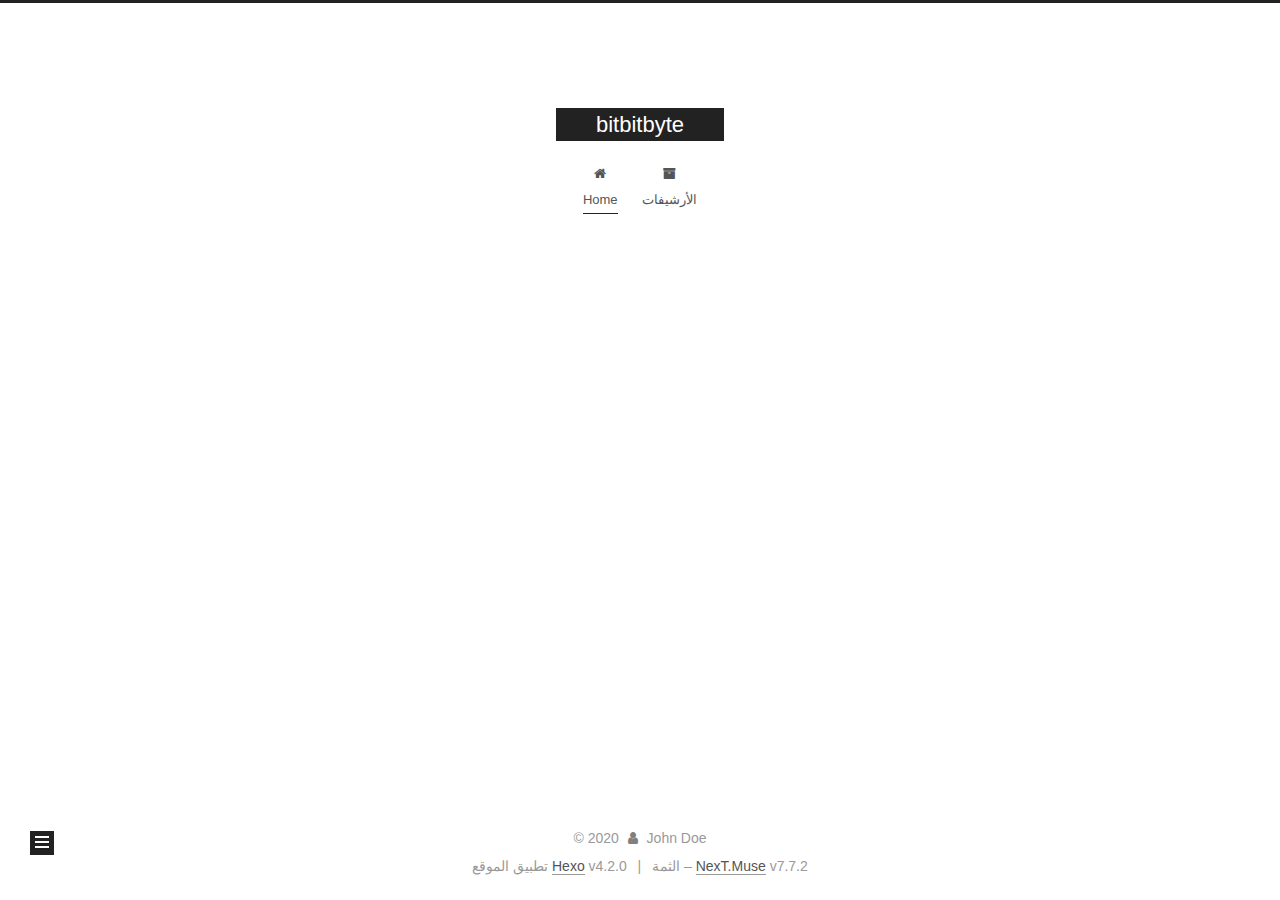
==== commit fa55d084: "Site updated: 2020-03-19 15:30:51" ====
--- a/index.html
+++ b/index.html
@@ -1,5 +1,5 @@
 <!DOCTYPE html>
-<html lang="en">
+<html lang="cn">
 <head>
   <meta charset="UTF-8">
 <meta name="viewport" content="width=device-width, initial-scale=1, maximum-scale=2">
@@ -21,10 +21,10 @@
   </script>
 
   <meta property="og:type" content="website">
-<meta property="og:title" content="Hexo">
+<meta property="og:title" content="bitbitbyte">
 <meta property="og:url" content="http://yoursite.com/index.html">
-<meta property="og:site_name" content="Hexo">
-<meta property="og:locale" content="en_US">
+<meta property="og:site_name" content="bitbitbyte">
+<meta property="og:locale" content="cn">
 <meta property="article:author" content="John Doe">
 <meta name="twitter:card" content="summary">
 
@@ -37,11 +37,11 @@
     sidebar: "",
     isHome : true,
     isPost : false,
-    lang   : 'en'
+    lang   : 'cn'
   };
 </script>
 
-  <title>Hexo</title>
+  <title>bitbitbyte</title>
   
 
 
@@ -81,7 +81,7 @@
     <header class="header" itemscope itemtype="http://schema.org/WPHeader">
       <div class="header-inner"><div class="site-brand-container">
   <div class="site-nav-toggle">
-    <div class="toggle" aria-label="Toggle navigation bar">
+    <div class="toggle" aria-label="تشغيل شريط التصفح">
       <span class="toggle-line toggle-line-first"></span>
       <span class="toggle-line toggle-line-middle"></span>
       <span class="toggle-line toggle-line-last"></span>
@@ -93,7 +93,7 @@
     <div>
       <a href="/" class="brand" rel="start">
         <span class="logo-line-before"><i></i></span>
-        <span class="site-title">Hexo</span>
+        <span class="site-title">bitbitbyte</span>
         <span class="logo-line-after"><i></i></span>
       </a>
     </div>
@@ -116,7 +116,7 @@
   </li>
         <li class="menu-item menu-item-archives">
 
-    <a href="/archives/" rel="section"><i class="fa fa-fw fa-archive"></i>Archives</a>
+    <a href="/archives/" rel="section"><i class="fa fa-fw fa-archive"></i>الأرشيفات</a>
 
   </li>
   </ul>
@@ -144,7 +144,7 @@
         
   
   
-  <article itemscope itemtype="http://schema.org/Article" class="post-block home" lang="en">
+  <article itemscope itemtype="http://schema.org/Article" class="post-block home" lang="cn">
     <link itemprop="mainEntityOfPage" href="http://yoursite.com/2020/02/19/%E6%88%91%E7%9A%84%E7%AC%AC%E4%B8%80%E7%AF%87%E5%8D%9A%E6%96%87/">
 
     <span hidden itemprop="author" itemscope itemtype="http://schema.org/Person">
@@ -154,7 +154,7 @@
     </span>
 
     <span hidden itemprop="publisher" itemscope itemtype="http://schema.org/Organization">
-      <meta itemprop="name" content="Hexo">
+      <meta itemprop="name" content="bitbitbyte">
     </span>
       <header class="post-header">
         <h1 class="post-title" itemprop="name headline">
@@ -167,9 +167,9 @@
               <span class="post-meta-item-icon">
                 <i class="fa fa-calendar-o"></i>
               </span>
-              <span class="post-meta-item-text">Posted on</span>
-
-              <time title="Created: 2020-02-19 21:38:14" itemprop="dateCreated datePublished" datetime="2020-02-19T21:38:14+08:00">2020-02-19</time>
+              <span class="post-meta-item-text">نُشر في</span>
+
+              <time title="أُنشأ: 2020-02-19 21:38:14" itemprop="dateCreated datePublished" datetime="2020-02-19T21:38:14+08:00">2020-02-19</time>
             </span>
 
           
@@ -243,10 +243,10 @@
 
       <ul class="sidebar-nav motion-element">
         <li class="sidebar-nav-toc">
-          Table of Contents
+          المحتويات
         </li>
         <li class="sidebar-nav-overview">
-          Overview
+          عام
         </li>
       </ul>
 
@@ -266,7 +266,7 @@
           <a href="/archives/">
         
           <span class="site-state-item-count">1</span>
-          <span class="site-state-item-name">posts</span>
+          <span class="site-state-item-name">المقالات</span>
         </a>
       </div>
   </nav>
@@ -299,10 +299,10 @@
   </span>
   <span class="author" itemprop="copyrightHolder">John Doe</span>
 </div>
-  <div class="powered-by">Powered by <a href="https://hexo.io/" class="theme-link" rel="noopener" target="_blank">Hexo</a> v4.2.0
+  <div class="powered-by">تطبيق الموقع <a href="https://hexo.io/" class="theme-link" rel="noopener" target="_blank">Hexo</a> v4.2.0
   </div>
   <span class="post-meta-divider">|</span>
-  <div class="theme-info">Theme – <a href="https://muse.theme-next.org/" class="theme-link" rel="noopener" target="_blank">NexT.Muse</a> v7.7.2
+  <div class="theme-info">الثمة – <a href="https://muse.theme-next.org/" class="theme-link" rel="noopener" target="_blank">NexT.Muse</a> v7.7.2
   </div>
 
         
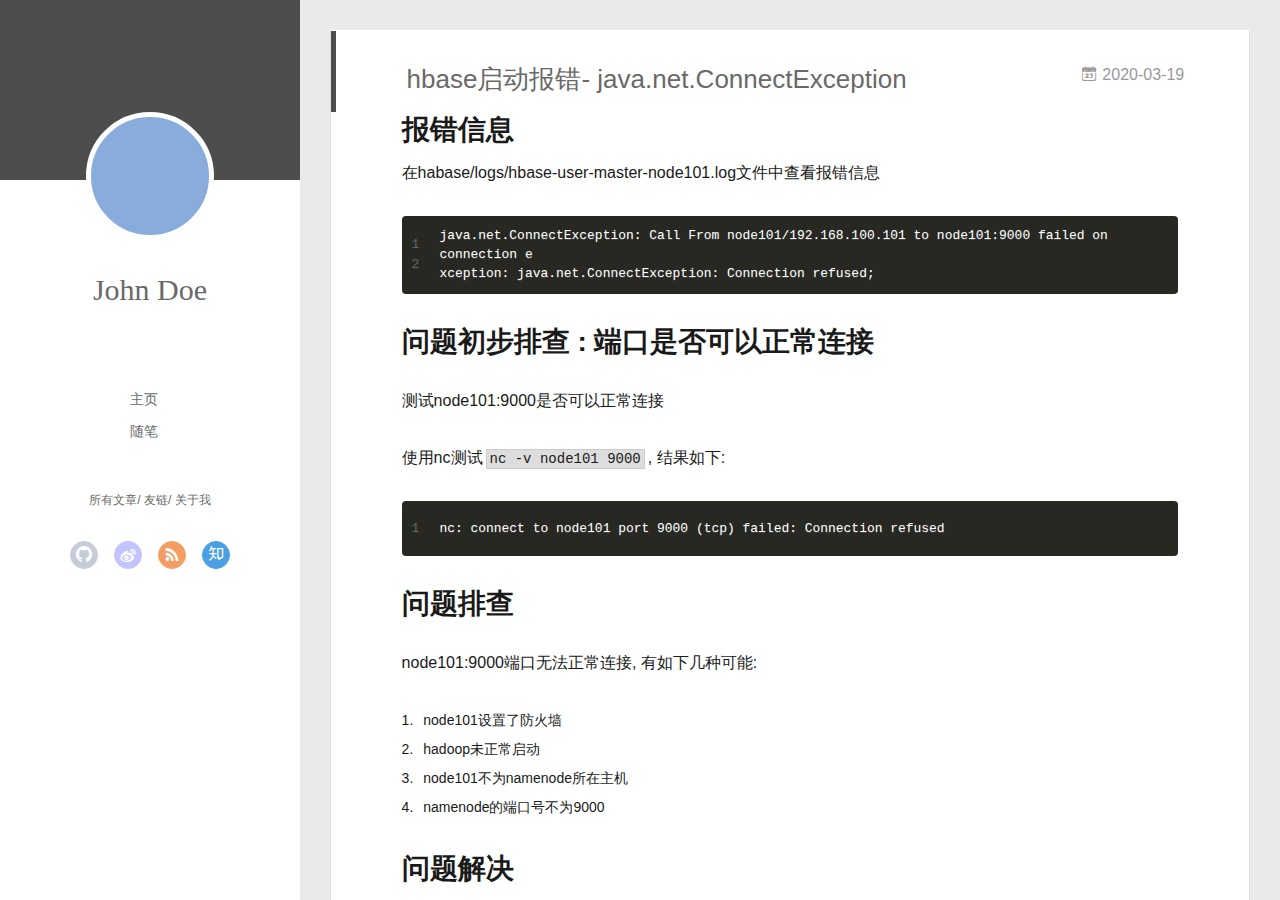
==== commit 7e23b65a: "Site updated: 2020-03-19 15:36:13" ====
--- a/index.html
+++ b/index.html
@@ -1,360 +1,553 @@
 <!DOCTYPE html>
-<html lang="cn">
+<html>
 <head>
-  <meta charset="UTF-8">
-<meta name="viewport" content="width=device-width, initial-scale=1, maximum-scale=2">
-<meta name="theme-color" content="#222">
-<meta name="generator" content="Hexo 4.2.0">
-  <link rel="apple-touch-icon" sizes="180x180" href="/images/apple-touch-icon-next.png">
-  <link rel="icon" type="image/png" sizes="32x32" href="/images/favicon-32x32-next.png">
-  <link rel="icon" type="image/png" sizes="16x16" href="/images/favicon-16x16-next.png">
-  <link rel="mask-icon" href="/images/logo.svg" color="#222">
-
-<link rel="stylesheet" href="/css/main.css">
-
-
-<link rel="stylesheet" href="/lib/font-awesome/css/font-awesome.min.css">
-
-<script id="hexo-configurations">
-    var NexT = window.NexT || {};
-    var CONFIG = {"hostname":"yoursite.com","root":"/","scheme":"Muse","version":"7.7.2","exturl":false,"sidebar":{"position":"left","display":"post","padding":18,"offset":12,"onmobile":false},"copycode":{"enable":false,"show_result":false,"style":null},"back2top":{"enable":true,"sidebar":false,"scrollpercent":false},"bookmark":{"enable":false,"color":"#222","save":"auto"},"fancybox":false,"mediumzoom":false,"lazyload":false,"pangu":false,"comments":{"style":"tabs","active":null,"storage":true,"lazyload":false,"nav":null},"algolia":{"hits":{"per_page":10},"labels":{"input_placeholder":"Search for Posts","hits_empty":"We didn't find any results for the search: ${query}","hits_stats":"${hits} results found in ${time} ms"}},"localsearch":{"enable":false,"trigger":"auto","top_n_per_article":1,"unescape":false,"preload":false},"motion":{"enable":true,"async":false,"transition":{"post_block":"fadeIn","post_header":"slideDownIn","post_body":"slideDownIn","coll_header":"slideLeftIn","sidebar":"slideUpIn"}}};
-  </script>
-
+  <meta charset="utf-8">
+  
+  <meta name="renderer" content="webkit">
+  <meta http-equiv="X-UA-Compatible" content="IE=edge" >
+  <link rel="dns-prefetch" href="http://yoursite.com">
+  <title>bitbitbyte</title>
+  <meta name="viewport" content="width=device-width, initial-scale=1, maximum-scale=1">
   <meta property="og:type" content="website">
 <meta property="og:title" content="bitbitbyte">
 <meta property="og:url" content="http://yoursite.com/index.html">
 <meta property="og:site_name" content="bitbitbyte">
-<meta property="og:locale" content="cn">
+<meta property="og:locale" content="en_US">
 <meta property="article:author" content="John Doe">
 <meta name="twitter:card" content="summary">
-
-<link rel="canonical" href="http://yoursite.com/">
-
-
-<script id="page-configurations">
-  // https://hexo.io/docs/variables.html
-  CONFIG.page = {
-    sidebar: "",
-    isHome : true,
-    isPost : false,
-    lang   : 'cn'
-  };
+  
+    <link rel="alternative" href="/atom.xml" title="bitbitbyte" type="application/atom+xml">
+  
+  
+    <link rel="icon" href="/favicon.png">
+  
+  <link rel="stylesheet" type="text/css" href="/./main.0cf68a.css">
+  <style type="text/css">
+  
+    #container.show {
+      background: linear-gradient(200deg,#a0cfe4,#e8c37e);
+    }
+  </style>
+  
+
+  
+
+<meta name="generator" content="Hexo 4.2.0"></head>
+
+<body>
+  <div id="container" q-class="show:isCtnShow">
+    <canvas id="anm-canvas" class="anm-canvas"></canvas>
+    <div class="left-col" q-class="show:isShow">
+      
+<div class="overlay" style="background: #4d4d4d"></div>
+<div class="intrude-less">
+	<header id="header" class="inner">
+		<a href="/" class="profilepic">
+			<img src="" class="js-avatar">
+		</a>
+		<hgroup>
+		  <h1 class="header-author"><a href="/">John Doe</a></h1>
+		</hgroup>
+		
+
+		<nav class="header-menu">
+			<ul>
+			
+				<li><a href="/">主页</a></li>
+	        
+				<li><a href="/tags/%E9%9A%8F%E7%AC%94/">随笔</a></li>
+	        
+			</ul>
+		</nav>
+		<nav class="header-smart-menu">
+    		
+    			
+    			<a q-on="click: openSlider(e, 'innerArchive')" href="javascript:void(0)">所有文章</a>
+    			
+            
+    			
+    			<a q-on="click: openSlider(e, 'friends')" href="javascript:void(0)">友链</a>
+    			
+            
+    			
+    			<a q-on="click: openSlider(e, 'aboutme')" href="javascript:void(0)">关于我</a>
+    			
+            
+		</nav>
+		<nav class="header-nav">
+			<div class="social">
+				
+					<a class="github" target="_blank" href="#" title="github"><i class="icon-github"></i></a>
+		        
+					<a class="weibo" target="_blank" href="#" title="weibo"><i class="icon-weibo"></i></a>
+		        
+					<a class="rss" target="_blank" href="#" title="rss"><i class="icon-rss"></i></a>
+		        
+					<a class="zhihu" target="_blank" href="#" title="zhihu"><i class="icon-zhihu"></i></a>
+		        
+			</div>
+		</nav>
+	</header>		
+</div>
+
+    </div>
+    <div class="mid-col" q-class="show:isShow,hide:isShow|isFalse">
+      
+<nav id="mobile-nav">
+  	<div class="overlay js-overlay" style="background: #4d4d4d"></div>
+	<div class="btnctn js-mobile-btnctn">
+  		<div class="slider-trigger list" q-on="click: openSlider(e)"><i class="icon icon-sort"></i></div>
+	</div>
+	<div class="intrude-less">
+		<header id="header" class="inner">
+			<div class="profilepic">
+				<img src="" class="js-avatar">
+			</div>
+			<hgroup>
+			  <h1 class="header-author js-header-author">John Doe</h1>
+			</hgroup>
+			
+			
+			
+				
+			
+				
+			
+			
+			
+			<nav class="header-nav">
+				<div class="social">
+					
+						<a class="github" target="_blank" href="#" title="github"><i class="icon-github"></i></a>
+			        
+						<a class="weibo" target="_blank" href="#" title="weibo"><i class="icon-weibo"></i></a>
+			        
+						<a class="rss" target="_blank" href="#" title="rss"><i class="icon-rss"></i></a>
+			        
+						<a class="zhihu" target="_blank" href="#" title="zhihu"><i class="icon-zhihu"></i></a>
+			        
+				</div>
+			</nav>
+
+			<nav class="header-menu js-header-menu">
+				<ul style="width: 50%">
+				
+				
+					<li style="width: 50%"><a href="/">主页</a></li>
+		        
+					<li style="width: 50%"><a href="/tags/%E9%9A%8F%E7%AC%94/">随笔</a></li>
+		        
+				</ul>
+			</nav>
+		</header>				
+	</div>
+	<div class="mobile-mask" style="display:none" q-show="isShow"></div>
+</nav>
+
+      <div id="wrapper" class="body-wrap">
+        <div class="menu-l">
+          <div class="canvas-wrap">
+            <canvas data-colors="#eaeaea" data-sectionHeight="100" data-contentId="js-content" id="myCanvas1" class="anm-canvas"></canvas>
+          </div>
+          <div id="js-content" class="content-ll">
+            
+  
+    <article id="post-hbase启动报错- java.net.ConnectException" class="article article-type-post  article-index" itemscope itemprop="blogPost">
+  <div class="article-inner">
+    
+      <header class="article-header">
+        
+  
+    <h1 itemprop="name">
+      <a class="article-title" href="/2020/03/19/hbase%E5%90%AF%E5%8A%A8%E6%8A%A5%E9%94%99-%20java.net.ConnectException/">hbase启动报错- java.net.ConnectException</a>
+    </h1>
+  
+
+        
+        <a href="/2020/03/19/hbase%E5%90%AF%E5%8A%A8%E6%8A%A5%E9%94%99-%20java.net.ConnectException/" class="archive-article-date">
+  	<time datetime="2020-03-19T07:32:42.960Z" itemprop="datePublished"><i class="icon-calendar icon"></i>2020-03-19</time>
+</a>
+        
+      </header>
+    
+    <div class="article-entry" itemprop="articleBody">
+      
+        <h1 id="报错信息"><a href="#报错信息" class="headerlink" title="报错信息"></a>报错信息</h1><p>在habase/logs/hbase-user-master-node101.log文件中查看报错信息</p>
+<figure class="highlight shell"><table><tr><td class="gutter"><pre><span class="line">1</span><br><span class="line">2</span><br></pre></td><td class="code"><pre><span class="line">java.net.ConnectException: Call From node101/192.168.100.101 to node101:9000 failed on connection e</span><br><span class="line">xception: java.net.ConnectException: Connection refused;</span><br></pre></td></tr></table></figure>
+
+<h1 id="问题初步排查-端口是否可以正常连接"><a href="#问题初步排查-端口是否可以正常连接" class="headerlink" title="问题初步排查 : 端口是否可以正常连接"></a>问题初步排查 : 端口是否可以正常连接</h1><p>测试node101:9000是否可以正常连接</p>
+<p>使用nc测试<code>nc -v node101 9000</code>, 结果如下:</p>
+<figure class="highlight shell"><table><tr><td class="gutter"><pre><span class="line">1</span><br></pre></td><td class="code"><pre><span class="line">nc: connect to node101 port 9000 (tcp) failed: Connection refused</span><br></pre></td></tr></table></figure>
+
+<h1 id="问题排查"><a href="#问题排查" class="headerlink" title="问题排查"></a>问题排查</h1><p>node101:9000端口无法正常连接, 有如下几种可能:</p>
+<ol>
+<li>node101设置了防火墙</li>
+<li>hadoop未正常启动</li>
+<li>node101不为namenode所在主机</li>
+<li>namenode的端口号不为9000</li>
+</ol>
+<h1 id="问题解决"><a href="#问题解决" class="headerlink" title="问题解决"></a>问题解决</h1><p>查看hadoop的<code>core-sit.xml</code>的文件系统配置信息如下</p>
+<figure class="highlight xml"><table><tr><td class="gutter"><pre><span class="line">1</span><br><span class="line">2</span><br><span class="line">3</span><br><span class="line">4</span><br></pre></td><td class="code"><pre><span class="line"><span class="tag">&lt;<span class="name">property</span>&gt;</span></span><br><span class="line">        <span class="tag">&lt;<span class="name">name</span>&gt;</span>fs.default.name<span class="tag">&lt;/<span class="name">name</span>&gt;</span></span><br><span class="line">        <span class="tag">&lt;<span class="name">value</span>&gt;</span>hdfs://node101:8020<span class="tag">&lt;/<span class="name">value</span>&gt;</span></span><br><span class="line">    <span class="tag">&lt;/<span class="name">property</span>&gt;</span></span><br></pre></td></tr></table></figure>
+
+<blockquote>
+<p>fs.defaultFS: 接收Client连接的RPC端口，用于获取文件系统metadata信息。</p>
+</blockquote>
+<p>最终确定是可能4, namenode的端口设置为8020, 修改hbase配置文件<code>hbase-site.xml</code>如下</p>
+<figure class="highlight xml"><table><tr><td class="gutter"><pre><span class="line">1</span><br><span class="line">2</span><br><span class="line">3</span><br><span class="line">4</span><br></pre></td><td class="code"><pre><span class="line"><span class="tag">&lt;<span class="name">property</span>&gt;</span></span><br><span class="line">                <span class="tag">&lt;<span class="name">name</span>&gt;</span>hbase.rootdir<span class="tag">&lt;/<span class="name">name</span>&gt;</span></span><br><span class="line">                <span class="tag">&lt;<span class="name">value</span>&gt;</span>hdfs://node101:8020/HBase<span class="tag">&lt;/<span class="name">value</span>&gt;</span></span><br><span class="line"><span class="tag">&lt;/<span class="name">property</span>&gt;</span></span><br></pre></td></tr></table></figure>
+
+<h1 id="参考"><a href="#参考" class="headerlink" title="参考"></a>参考</h1><p>端口扫描:nc: <a href="https://blog.csdn.net/qq_36937234/article/details/79444849" target="_blank" rel="noopener">https://blog.csdn.net/qq_36937234/article/details/79444849</a></p>
+<p>hdfs的9000和8020端口: <a href="https://blog.csdn.net/xiaoxiaojavacsdn/article/details/80235078" target="_blank" rel="noopener">https://blog.csdn.net/xiaoxiaojavacsdn/article/details/80235078</a></p>
+<p>hadoop常用端口: <a href="https://blog.csdn.net/sinat_36710456/article/details/83412737" target="_blank" rel="noopener">https://blog.csdn.net/sinat_36710456/article/details/83412737</a></p>
+
+      
+
+      
+    </div>
+    <div class="article-info article-info-index">
+      
+      
+      
+
+      
+        <p class="article-more-link">
+          <a class="article-more-a" href="/2020/03/19/hbase%E5%90%AF%E5%8A%A8%E6%8A%A5%E9%94%99-%20java.net.ConnectException/">展开全文 >></a>
+        </p>
+      
+
+      
+      <div class="clearfix"></div>
+    </div>
+  </div>
+</article>
+
+<aside class="wrap-side-operation">
+    <div class="mod-side-operation">
+        
+        <div class="jump-container" id="js-jump-container" style="display:none;">
+            <a href="javascript:void(0)" class="mod-side-operation__jump-to-top">
+                <i class="icon-font icon-back"></i>
+            </a>
+            <div id="js-jump-plan-container" class="jump-plan-container" style="top: -11px;">
+                <i class="icon-font icon-plane jump-plane"></i>
+            </div>
+        </div>
+        
+        
+    </div>
+</aside>
+
+
+
+
+  
+    <article id="post-我的第一篇博文" class="article article-type-post  article-index" itemscope itemprop="blogPost">
+  <div class="article-inner">
+    
+      <header class="article-header">
+        
+  
+    <h1 itemprop="name">
+      <a class="article-title" href="/2020/02/19/%E6%88%91%E7%9A%84%E7%AC%AC%E4%B8%80%E7%AF%87%E5%8D%9A%E6%96%87/">我的第一篇博文</a>
+    </h1>
+  
+
+        
+        <a href="/2020/02/19/%E6%88%91%E7%9A%84%E7%AC%AC%E4%B8%80%E7%AF%87%E5%8D%9A%E6%96%87/" class="archive-article-date">
+  	<time datetime="2020-02-19T13:38:14.000Z" itemprop="datePublished"><i class="icon-calendar icon"></i>2020-02-19</time>
+</a>
+        
+      </header>
+    
+    <div class="article-entry" itemprop="articleBody">
+      
+        
+      
+
+      
+    </div>
+    <div class="article-info article-info-index">
+      
+      
+      
+
+      
+        <p class="article-more-link">
+          <a class="article-more-a" href="/2020/02/19/%E6%88%91%E7%9A%84%E7%AC%AC%E4%B8%80%E7%AF%87%E5%8D%9A%E6%96%87/">展开全文 >></a>
+        </p>
+      
+
+      
+      <div class="clearfix"></div>
+    </div>
+  </div>
+</article>
+
+<aside class="wrap-side-operation">
+    <div class="mod-side-operation">
+        
+        <div class="jump-container" id="js-jump-container" style="display:none;">
+            <a href="javascript:void(0)" class="mod-side-operation__jump-to-top">
+                <i class="icon-font icon-back"></i>
+            </a>
+            <div id="js-jump-plan-container" class="jump-plan-container" style="top: -11px;">
+                <i class="icon-font icon-plane jump-plane"></i>
+            </div>
+        </div>
+        
+        
+    </div>
+</aside>
+
+
+
+
+  
+  
+
+
+          </div>
+        </div>
+      </div>
+      <footer id="footer">
+  <div class="outer">
+    <div id="footer-info">
+    	<div class="footer-left">
+    		&copy; 2020 John Doe
+    	</div>
+      	<div class="footer-right">
+      		<a href="http://hexo.io/" target="_blank">Hexo</a>  Theme <a href="https://github.com/litten/hexo-theme-yilia" target="_blank">Yilia</a> by Litten
+      	</div>
+    </div>
+  </div>
+</footer>
+    </div>
+    <script>
+	var yiliaConfig = {
+		mathjax: false,
+		isHome: true,
+		isPost: false,
+		isArchive: false,
+		isTag: false,
+		isCategory: false,
+		open_in_new: false,
+		toc_hide_index: true,
+		root: "/",
+		innerArchive: true,
+		showTags: false
+	}
 </script>
 
-  <title>bitbitbyte</title>
-  
-
-
-
-
-
-
-  <noscript>
-  <style>
-  .use-motion .brand,
-  .use-motion .menu-item,
-  .sidebar-inner,
-  .use-motion .post-block,
-  .use-motion .pagination,
-  .use-motion .comments,
-  .use-motion .post-header,
-  .use-motion .post-body,
-  .use-motion .collection-header { opacity: initial; }
-
-  .use-motion .site-title,
-  .use-motion .site-subtitle {
-    opacity: initial;
-    top: initial;
-  }
-
-  .use-motion .logo-line-before i { left: initial; }
-  .use-motion .logo-line-after i { right: initial; }
-  </style>
-</noscript>
-
-</head>
-
-<body itemscope itemtype="http://schema.org/WebPage">
-  <div class="container use-motion">
-    <div class="headband"></div>
-
-    <header class="header" itemscope itemtype="http://schema.org/WPHeader">
-      <div class="header-inner"><div class="site-brand-container">
-  <div class="site-nav-toggle">
-    <div class="toggle" aria-label="تشغيل شريط التصفح">
-      <span class="toggle-line toggle-line-first"></span>
-      <span class="toggle-line toggle-line-middle"></span>
-      <span class="toggle-line toggle-line-last"></span>
-    </div>
+<script>!function(t){function n(e){if(r[e])return r[e].exports;var i=r[e]={exports:{},id:e,loaded:!1};return t[e].call(i.exports,i,i.exports,n),i.loaded=!0,i.exports}var r={};n.m=t,n.c=r,n.p="./",n(0)}([function(t,n,r){r(195),t.exports=r(191)},function(t,n,r){var e=r(3),i=r(52),o=r(27),u=r(28),c=r(53),f="prototype",a=function(t,n,r){var s,l,h,v,p=t&a.F,d=t&a.G,y=t&a.S,g=t&a.P,b=t&a.B,m=d?e:y?e[n]||(e[n]={}):(e[n]||{})[f],x=d?i:i[n]||(i[n]={}),w=x[f]||(x[f]={});d&&(r=n);for(s in r)l=!p&&m&&void 0!==m[s],h=(l?m:r)[s],v=b&&l?c(h,e):g&&"function"==typeof h?c(Function.call,h):h,m&&u(m,s,h,t&a.U),x[s]!=h&&o(x,s,v),g&&w[s]!=h&&(w[s]=h)};e.core=i,a.F=1,a.G=2,a.S=4,a.P=8,a.B=16,a.W=32,a.U=64,a.R=128,t.exports=a},function(t,n,r){var e=r(6);t.exports=function(t){if(!e(t))throw TypeError(t+" is not an object!");return t}},function(t,n){var r=t.exports="undefined"!=typeof window&&window.Math==Math?window:"undefined"!=typeof self&&self.Math==Math?self:Function("return this")();"number"==typeof __g&&(__g=r)},function(t,n){t.exports=function(t){try{return!!t()}catch(t){return!0}}},function(t,n){var r=t.exports="undefined"!=typeof window&&window.Math==Math?window:"undefined"!=typeof self&&self.Math==Math?self:Function("return this")();"number"==typeof __g&&(__g=r)},function(t,n){t.exports=function(t){return"object"==typeof t?null!==t:"function"==typeof t}},function(t,n,r){var e=r(126)("wks"),i=r(76),o=r(3).Symbol,u="function"==typeof o;(t.exports=function(t){return e[t]||(e[t]=u&&o[t]||(u?o:i)("Symbol."+t))}).store=e},function(t,n){var r={}.hasOwnProperty;t.exports=function(t,n){return r.call(t,n)}},function(t,n,r){var e=r(94),i=r(33);t.exports=function(t){return e(i(t))}},function(t,n,r){t.exports=!r(4)(function(){return 7!=Object.defineProperty({},"a",{get:function(){return 7}}).a})},function(t,n,r){var e=r(2),i=r(167),o=r(50),u=Object.defineProperty;n.f=r(10)?Object.defineProperty:function(t,n,r){if(e(t),n=o(n,!0),e(r),i)try{return u(t,n,r)}catch(t){}if("get"in r||"set"in r)throw TypeError("Accessors not supported!");return"value"in r&&(t[n]=r.value),t}},function(t,n,r){t.exports=!r(18)(function(){return 7!=Object.defineProperty({},"a",{get:function(){return 7}}).a})},function(t,n,r){var e=r(14),i=r(22);t.exports=r(12)?function(t,n,r){return e.f(t,n,i(1,r))}:function(t,n,r){return t[n]=r,t}},function(t,n,r){var e=r(20),i=r(58),o=r(42),u=Object.defineProperty;n.f=r(12)?Object.defineProperty:function(t,n,r){if(e(t),n=o(n,!0),e(r),i)try{return u(t,n,r)}catch(t){}if("get"in r||"set"in r)throw TypeError("Accessors not supported!");return"value"in r&&(t[n]=r.value),t}},function(t,n,r){var e=r(40)("wks"),i=r(23),o=r(5).Symbol,u="function"==typeof o;(t.exports=function(t){return e[t]||(e[t]=u&&o[t]||(u?o:i)("Symbol."+t))}).store=e},function(t,n,r){var e=r(67),i=Math.min;t.exports=function(t){return t>0?i(e(t),9007199254740991):0}},function(t,n,r){var e=r(46);t.exports=function(t){return Object(e(t))}},function(t,n){t.exports=function(t){try{return!!t()}catch(t){return!0}}},function(t,n,r){var e=r(63),i=r(34);t.exports=Object.keys||function(t){return e(t,i)}},function(t,n,r){var e=r(21);t.exports=function(t){if(!e(t))throw TypeError(t+" is not an object!");return t}},function(t,n){t.exports=function(t){return"object"==typeof t?null!==t:"function"==typeof t}},function(t,n){t.exports=function(t,n){return{enumerable:!(1&t),configurable:!(2&t),writable:!(4&t),value:n}}},function(t,n){var r=0,e=Math.random();t.exports=function(t){return"Symbol(".concat(void 0===t?"":t,")_",(++r+e).toString(36))}},function(t,n){var r={}.hasOwnProperty;t.exports=function(t,n){return r.call(t,n)}},function(t,n){var r=t.exports={version:"2.4.0"};"number"==typeof __e&&(__e=r)},function(t,n){t.exports=function(t){if("function"!=typeof t)throw TypeError(t+" is not a function!");return t}},function(t,n,r){var e=r(11),i=r(66);t.exports=r(10)?function(t,n,r){return e.f(t,n,i(1,r))}:function(t,n,r){return t[n]=r,t}},function(t,n,r){var e=r(3),i=r(27),o=r(24),u=r(76)("src"),c="toString",f=Function[c],a=(""+f).split(c);r(52).inspectSource=function(t){return f.call(t)},(t.exports=function(t,n,r,c){var f="function"==typeof r;f&&(o(r,"name")||i(r,"name",n)),t[n]!==r&&(f&&(o(r,u)||i(r,u,t[n]?""+t[n]:a.join(String(n)))),t===e?t[n]=r:c?t[n]?t[n]=r:i(t,n,r):(delete t[n],i(t,n,r)))})(Function.prototype,c,function(){return"function"==typeof this&&this[u]||f.call(this)})},function(t,n,r){var e=r(1),i=r(4),o=r(46),u=function(t,n,r,e){var i=String(o(t)),u="<"+n;return""!==r&&(u+=" "+r+'="'+String(e).replace(/"/g,"&quot;")+'"'),u+">"+i+"</"+n+">"};t.exports=function(t,n){var r={};r[t]=n(u),e(e.P+e.F*i(function(){var n=""[t]('"');return n!==n.toLowerCase()||n.split('"').length>3}),"String",r)}},function(t,n,r){var e=r(115),i=r(46);t.exports=function(t){return e(i(t))}},function(t,n,r){var e=r(116),i=r(66),o=r(30),u=r(50),c=r(24),f=r(167),a=Object.getOwnPropertyDescriptor;n.f=r(10)?a:function(t,n){if(t=o(t),n=u(n,!0),f)try{return a(t,n)}catch(t){}if(c(t,n))return i(!e.f.call(t,n),t[n])}},function(t,n,r){var e=r(24),i=r(17),o=r(145)("IE_PROTO"),u=Object.prototype;t.exports=Object.getPrototypeOf||function(t){return t=i(t),e(t,o)?t[o]:"function"==typeof t.constructor&&t instanceof t.constructor?t.constructor.prototype:t instanceof Object?u:null}},function(t,n){t.exports=function(t){if(void 0==t)throw TypeError("Can't call method on  "+t);return t}},function(t,n){t.exports="constructor,hasOwnProperty,isPrototypeOf,propertyIsEnumerable,toLocaleString,toString,valueOf".split(",")},function(t,n){t.exports={}},function(t,n){t.exports=!0},function(t,n){n.f={}.propertyIsEnumerable},function(t,n,r){var e=r(14).f,i=r(8),o=r(15)("toStringTag");t.exports=function(t,n,r){t&&!i(t=r?t:t.prototype,o)&&e(t,o,{configurable:!0,value:n})}},function(t,n,r){var e=r(40)("keys"),i=r(23);t.exports=function(t){return e[t]||(e[t]=i(t))}},function(t,n,r){var e=r(5),i="__core-js_shared__",o=e[i]||(e[i]={});t.exports=function(t){return o[t]||(o[t]={})}},function(t,n){var r=Math.ceil,e=Math.floor;t.exports=function(t){return isNaN(t=+t)?0:(t>0?e:r)(t)}},function(t,n,r){var e=r(21);t.exports=function(t,n){if(!e(t))return t;var r,i;if(n&&"function"==typeof(r=t.toString)&&!e(i=r.call(t)))return i;if("function"==typeof(r=t.valueOf)&&!e(i=r.call(t)))return i;if(!n&&"function"==typeof(r=t.toString)&&!e(i=r.call(t)))return i;throw TypeError("Can't convert object to primitive value")}},function(t,n,r){var e=r(5),i=r(25),o=r(36),u=r(44),c=r(14).f;t.exports=function(t){var n=i.Symbol||(i.Symbol=o?{}:e.Symbol||{});"_"==t.charAt(0)||t in n||c(n,t,{value:u.f(t)})}},function(t,n,r){n.f=r(15)},function(t,n){var r={}.toString;t.exports=function(t){return r.call(t).slice(8,-1)}},function(t,n){t.exports=function(t){if(void 0==t)throw TypeError("Can't call method on  "+t);return t}},function(t,n,r){var e=r(4);t.exports=function(t,n){return!!t&&e(function(){n?t.call(null,function(){},1):t.call(null)})}},function(t,n,r){var e=r(53),i=r(115),o=r(17),u=r(16),c=r(203);t.exports=function(t,n){var r=1==t,f=2==t,a=3==t,s=4==t,l=6==t,h=5==t||l,v=n||c;return function(n,c,p){for(var d,y,g=o(n),b=i(g),m=e(c,p,3),x=u(b.length),w=0,S=r?v(n,x):f?v(n,0):void 0;x>w;w++)if((h||w in b)&&(d=b[w],y=m(d,w,g),t))if(r)S[w]=y;else if(y)switch(t){case 3:return!0;case 5:return d;case 6:return w;case 2:S.push(d)}else if(s)return!1;return l?-1:a||s?s:S}}},function(t,n,r){var e=r(1),i=r(52),o=r(4);t.exports=function(t,n){var r=(i.Object||{})[t]||Object[t],u={};u[t]=n(r),e(e.S+e.F*o(function(){r(1)}),"Object",u)}},function(t,n,r){var e=r(6);t.exports=function(t,n){if(!e(t))return t;var r,i;if(n&&"function"==typeof(r=t.toString)&&!e(i=r.call(t)))return i;if("function"==typeof(r=t.valueOf)&&!e(i=r.call(t)))return i;if(!n&&"function"==typeof(r=t.toString)&&!e(i=r.call(t)))return i;throw TypeError("Can't convert object to primitive value")}},function(t,n,r){var e=r(5),i=r(25),o=r(91),u=r(13),c="prototype",f=function(t,n,r){var a,s,l,h=t&f.F,v=t&f.G,p=t&f.S,d=t&f.P,y=t&f.B,g=t&f.W,b=v?i:i[n]||(i[n]={}),m=b[c],x=v?e:p?e[n]:(e[n]||{})[c];v&&(r=n);for(a in r)(s=!h&&x&&void 0!==x[a])&&a in b||(l=s?x[a]:r[a],b[a]=v&&"function"!=typeof x[a]?r[a]:y&&s?o(l,e):g&&x[a]==l?function(t){var n=function(n,r,e){if(this instanceof t){switch(arguments.length){case 0:return new t;case 1:return new t(n);case 2:return new t(n,r)}return new t(n,r,e)}return t.apply(this,arguments)};return n[c]=t[c],n}(l):d&&"function"==typeof l?o(Function.call,l):l,d&&((b.virtual||(b.virtual={}))[a]=l,t&f.R&&m&&!m[a]&&u(m,a,l)))};f.F=1,f.G=2,f.S=4,f.P=8,f.B=16,f.W=32,f.U=64,f.R=128,t.exports=f},function(t,n){var r=t.exports={version:"2.4.0"};"number"==typeof __e&&(__e=r)},function(t,n,r){var e=r(26);t.exports=function(t,n,r){if(e(t),void 0===n)return t;switch(r){case 1:return function(r){return t.call(n,r)};case 2:return function(r,e){return t.call(n,r,e)};case 3:return function(r,e,i){return t.call(n,r,e,i)}}return function(){return t.apply(n,arguments)}}},function(t,n,r){var e=r(183),i=r(1),o=r(126)("metadata"),u=o.store||(o.store=new(r(186))),c=function(t,n,r){var i=u.get(t);if(!i){if(!r)return;u.set(t,i=new e)}var o=i.get(n);if(!o){if(!r)return;i.set(n,o=new e)}return o},f=function(t,n,r){var e=c(n,r,!1);return void 0!==e&&e.has(t)},a=function(t,n,r){var e=c(n,r,!1);return void 0===e?void 0:e.get(t)},s=function(t,n,r,e){c(r,e,!0).set(t,n)},l=function(t,n){var r=c(t,n,!1),e=[];return r&&r.forEach(function(t,n){e.push(n)}),e},h=function(t){return void 0===t||"symbol"==typeof t?t:String(t)},v=function(t){i(i.S,"Reflect",t)};t.exports={store:u,map:c,has:f,get:a,set:s,keys:l,key:h,exp:v}},function(t,n,r){"use strict";if(r(10)){var e=r(69),i=r(3),o=r(4),u=r(1),c=r(127),f=r(152),a=r(53),s=r(68),l=r(66),h=r(27),v=r(73),p=r(67),d=r(16),y=r(75),g=r(50),b=r(24),m=r(180),x=r(114),w=r(6),S=r(17),_=r(137),O=r(70),E=r(32),P=r(71).f,j=r(154),F=r(76),M=r(7),A=r(48),N=r(117),T=r(146),I=r(155),k=r(80),L=r(123),R=r(74),C=r(130),D=r(160),U=r(11),W=r(31),G=U.f,B=W.f,V=i.RangeError,z=i.TypeError,q=i.Uint8Array,K="ArrayBuffer",J="Shared"+K,Y="BYTES_PER_ELEMENT",H="prototype",$=Array[H],X=f.ArrayBuffer,Q=f.DataView,Z=A(0),tt=A(2),nt=A(3),rt=A(4),et=A(5),it=A(6),ot=N(!0),ut=N(!1),ct=I.values,ft=I.keys,at=I.entries,st=$.lastIndexOf,lt=$.reduce,ht=$.reduceRight,vt=$.join,pt=$.sort,dt=$.slice,yt=$.toString,gt=$.toLocaleString,bt=M("iterator"),mt=M("toStringTag"),xt=F("typed_constructor"),wt=F("def_constructor"),St=c.CONSTR,_t=c.TYPED,Ot=c.VIEW,Et="Wrong length!",Pt=A(1,function(t,n){return Tt(T(t,t[wt]),n)}),jt=o(function(){return 1===new q(new Uint16Array([1]).buffer)[0]}),Ft=!!q&&!!q[H].set&&o(function(){new q(1).set({})}),Mt=function(t,n){if(void 0===t)throw z(Et);var r=+t,e=d(t);if(n&&!m(r,e))throw V(Et);return e},At=function(t,n){var r=p(t);if(r<0||r%n)throw V("Wrong offset!");return r},Nt=function(t){if(w(t)&&_t in t)return t;throw z(t+" is not a typed array!")},Tt=function(t,n){if(!(w(t)&&xt in t))throw z("It is not a typed array constructor!");return new t(n)},It=function(t,n){return kt(T(t,t[wt]),n)},kt=function(t,n){for(var r=0,e=n.length,i=Tt(t,e);e>r;)i[r]=n[r++];return i},Lt=function(t,n,r){G(t,n,{get:function(){return this._d[r]}})},Rt=function(t){var n,r,e,i,o,u,c=S(t),f=arguments.length,s=f>1?arguments[1]:void 0,l=void 0!==s,h=j(c);if(void 0!=h&&!_(h)){for(u=h.call(c),e=[],n=0;!(o=u.next()).done;n++)e.push(o.value);c=e}for(l&&f>2&&(s=a(s,arguments[2],2)),n=0,r=d(c.length),i=Tt(this,r);r>n;n++)i[n]=l?s(c[n],n):c[n];return i},Ct=function(){for(var t=0,n=arguments.length,r=Tt(this,n);n>t;)r[t]=arguments[t++];return r},Dt=!!q&&o(function(){gt.call(new q(1))}),Ut=function(){return gt.apply(Dt?dt.call(Nt(this)):Nt(this),arguments)},Wt={copyWithin:function(t,n){return D.call(Nt(this),t,n,arguments.length>2?arguments[2]:void 0)},every:function(t){return rt(Nt(this),t,arguments.length>1?arguments[1]:void 0)},fill:function(t){return C.apply(Nt(this),arguments)},filter:function(t){return It(this,tt(Nt(this),t,arguments.length>1?arguments[1]:void 0))},find:function(t){return et(Nt(this),t,arguments.length>1?arguments[1]:void 0)},findIndex:function(t){return it(Nt(this),t,arguments.length>1?arguments[1]:void 0)},forEach:function(t){Z(Nt(this),t,arguments.length>1?arguments[1]:void 0)},indexOf:function(t){return ut(Nt(this),t,arguments.length>1?arguments[1]:void 0)},includes:function(t){return ot(Nt(this),t,arguments.length>1?arguments[1]:void 0)},join:function(t){return vt.apply(Nt(this),arguments)},lastIndexOf:function(t){return st.apply(Nt(this),arguments)},map:function(t){return Pt(Nt(this),t,arguments.length>1?arguments[1]:void 0)},reduce:function(t){return lt.apply(Nt(this),arguments)},reduceRight:function(t){return ht.apply(Nt(this),arguments)},reverse:function(){for(var t,n=this,r=Nt(n).length,e=Math.floor(r/2),i=0;i<e;)t=n[i],n[i++]=n[--r],n[r]=t;return n},some:function(t){return nt(Nt(this),t,arguments.length>1?arguments[1]:void 0)},sort:function(t){return pt.call(Nt(this),t)},subarray:function(t,n){var r=Nt(this),e=r.length,i=y(t,e);return new(T(r,r[wt]))(r.buffer,r.byteOffset+i*r.BYTES_PER_ELEMENT,d((void 0===n?e:y(n,e))-i))}},Gt=function(t,n){return It(this,dt.call(Nt(this),t,n))},Bt=function(t){Nt(this);var n=At(arguments[1],1),r=this.length,e=S(t),i=d(e.length),o=0;if(i+n>r)throw V(Et);for(;o<i;)this[n+o]=e[o++]},Vt={entries:function(){return at.call(Nt(this))},keys:function(){return ft.call(Nt(this))},values:function(){return ct.call(Nt(this))}},zt=function(t,n){return w(t)&&t[_t]&&"symbol"!=typeof n&&n in t&&String(+n)==String(n)},qt=function(t,n){return zt(t,n=g(n,!0))?l(2,t[n]):B(t,n)},Kt=function(t,n,r){return!(zt(t,n=g(n,!0))&&w(r)&&b(r,"value"))||b(r,"get")||b(r,"set")||r.configurable||b(r,"writable")&&!r.writable||b(r,"enumerable")&&!r.enumerable?G(t,n,r):(t[n]=r.value,t)};St||(W.f=qt,U.f=Kt),u(u.S+u.F*!St,"Object",{getOwnPropertyDescriptor:qt,defineProperty:Kt}),o(function(){yt.call({})})&&(yt=gt=function(){return vt.call(this)});var Jt=v({},Wt);v(Jt,Vt),h(Jt,bt,Vt.values),v(Jt,{slice:Gt,set:Bt,constructor:function(){},toString:yt,toLocaleString:Ut}),Lt(Jt,"buffer","b"),Lt(Jt,"byteOffset","o"),Lt(Jt,"byteLength","l"),Lt(Jt,"length","e"),G(Jt,mt,{get:function(){return this[_t]}}),t.exports=function(t,n,r,f){f=!!f;var a=t+(f?"Clamped":"")+"Array",l="Uint8Array"!=a,v="get"+t,p="set"+t,y=i[a],g=y||{},b=y&&E(y),m=!y||!c.ABV,S={},_=y&&y[H],j=function(t,r){var e=t._d;return e.v[v](r*n+e.o,jt)},F=function(t,r,e){var i=t._d;f&&(e=(e=Math.round(e))<0?0:e>255?255:255&e),i.v[p](r*n+i.o,e,jt)},M=function(t,n){G(t,n,{get:function(){return j(this,n)},set:function(t){return F(this,n,t)},enumerable:!0})};m?(y=r(function(t,r,e,i){s(t,y,a,"_d");var o,u,c,f,l=0,v=0;if(w(r)){if(!(r instanceof X||(f=x(r))==K||f==J))return _t in r?kt(y,r):Rt.call(y,r);o=r,v=At(e,n);var p=r.byteLength;if(void 0===i){if(p%n)throw V(Et);if((u=p-v)<0)throw V(Et)}else if((u=d(i)*n)+v>p)throw V(Et);c=u/n}else c=Mt(r,!0),u=c*n,o=new X(u);for(h(t,"_d",{b:o,o:v,l:u,e:c,v:new Q(o)});l<c;)M(t,l++)}),_=y[H]=O(Jt),h(_,"constructor",y)):L(function(t){new y(null),new y(t)},!0)||(y=r(function(t,r,e,i){s(t,y,a);var o;return w(r)?r instanceof X||(o=x(r))==K||o==J?void 0!==i?new g(r,At(e,n),i):void 0!==e?new g(r,At(e,n)):new g(r):_t in r?kt(y,r):Rt.call(y,r):new g(Mt(r,l))}),Z(b!==Function.prototype?P(g).concat(P(b)):P(g),function(t){t in y||h(y,t,g[t])}),y[H]=_,e||(_.constructor=y));var A=_[bt],N=!!A&&("values"==A.name||void 0==A.name),T=Vt.values;h(y,xt,!0),h(_,_t,a),h(_,Ot,!0),h(_,wt,y),(f?new y(1)[mt]==a:mt in _)||G(_,mt,{get:function(){return a}}),S[a]=y,u(u.G+u.W+u.F*(y!=g),S),u(u.S,a,{BYTES_PER_ELEMENT:n,from:Rt,of:Ct}),Y in _||h(_,Y,n),u(u.P,a,Wt),R(a),u(u.P+u.F*Ft,a,{set:Bt}),u(u.P+u.F*!N,a,Vt),u(u.P+u.F*(_.toString!=yt),a,{toString:yt}),u(u.P+u.F*o(function(){new y(1).slice()}),a,{slice:Gt}),u(u.P+u.F*(o(function(){return[1,2].toLocaleString()!=new y([1,2]).toLocaleString()})||!o(function(){_.toLocaleString.call([1,2])})),a,{toLocaleString:Ut}),k[a]=N?A:T,e||N||h(_,bt,T)}}else t.exports=function(){}},function(t,n){var r={}.toString;t.exports=function(t){return r.call(t).slice(8,-1)}},function(t,n,r){var e=r(21),i=r(5).document,o=e(i)&&e(i.createElement);t.exports=function(t){return o?i.createElement(t):{}}},function(t,n,r){t.exports=!r(12)&&!r(18)(function(){return 7!=Object.defineProperty(r(57)("div"),"a",{get:function(){return 7}}).a})},function(t,n,r){"use strict";var e=r(36),i=r(51),o=r(64),u=r(13),c=r(8),f=r(35),a=r(96),s=r(38),l=r(103),h=r(15)("iterator"),v=!([].keys&&"next"in[].keys()),p="keys",d="values",y=function(){return this};t.exports=function(t,n,r,g,b,m,x){a(r,n,g);var w,S,_,O=function(t){if(!v&&t in F)return F[t];switch(t){case p:case d:return function(){return new r(this,t)}}return function(){return new r(this,t)}},E=n+" Iterator",P=b==d,j=!1,F=t.prototype,M=F[h]||F["@@iterator"]||b&&F[b],A=M||O(b),N=b?P?O("entries"):A:void 0,T="Array"==n?F.entries||M:M;if(T&&(_=l(T.call(new t)))!==Object.prototype&&(s(_,E,!0),e||c(_,h)||u(_,h,y)),P&&M&&M.name!==d&&(j=!0,A=function(){return M.call(this)}),e&&!x||!v&&!j&&F[h]||u(F,h,A),f[n]=A,f[E]=y,b)if(w={values:P?A:O(d),keys:m?A:O(p),entries:N},x)for(S in w)S in F||o(F,S,w[S]);else i(i.P+i.F*(v||j),n,w);return w}},function(t,n,r){var e=r(20),i=r(100),o=r(34),u=r(39)("IE_PROTO"),c=function(){},f="prototype",a=function(){var t,n=r(57)("iframe"),e=o.length;for(n.style.display="none",r(93).appendChild(n),n.src="javascript:",t=n.contentWindow.document,t.open(),t.write("<script>document.F=Object<\/script>"),t.close(),a=t.F;e--;)delete a[f][o[e]];return a()};t.exports=Object.create||function(t,n){var r;return null!==t?(c[f]=e(t),r=new c,c[f]=null,r[u]=t):r=a(),void 0===n?r:i(r,n)}},function(t,n,r){var e=r(63),i=r(34).concat("length","prototype");n.f=Object.getOwnPropertyNames||function(t){return e(t,i)}},function(t,n){n.f=Object.getOwnPropertySymbols},function(t,n,r){var e=r(8),i=r(9),o=r(90)(!1),u=r(39)("IE_PROTO");t.exports=function(t,n){var r,c=i(t),f=0,a=[];for(r in c)r!=u&&e(c,r)&&a.push(r);for(;n.length>f;)e(c,r=n[f++])&&(~o(a,r)||a.push(r));return a}},function(t,n,r){t.exports=r(13)},function(t,n,r){var e=r(76)("meta"),i=r(6),o=r(24),u=r(11).f,c=0,f=Object.isExtensible||function(){return!0},a=!r(4)(function(){return f(Object.preventExtensions({}))}),s=function(t){u(t,e,{value:{i:"O"+ ++c,w:{}}})},l=function(t,n){if(!i(t))return"symbol"==typeof t?t:("string"==typeof t?"S":"P")+t;if(!o(t,e)){if(!f(t))return"F";if(!n)return"E";s(t)}return t[e].i},h=function(t,n){if(!o(t,e)){if(!f(t))return!0;if(!n)return!1;s(t)}return t[e].w},v=function(t){return a&&p.NEED&&f(t)&&!o(t,e)&&s(t),t},p=t.exports={KEY:e,NEED:!1,fastKey:l,getWeak:h,onFreeze:v}},function(t,n){t.exports=function(t,n){return{enumerable:!(1&t),configurable:!(2&t),writable:!(4&t),value:n}}},function(t,n){var r=Math.ceil,e=Math.floor;t.exports=function(t){return isNaN(t=+t)?0:(t>0?e:r)(t)}},function(t,n){t.exports=function(t,n,r,e){if(!(t instanceof n)||void 0!==e&&e in t)throw TypeError(r+": incorrect invocation!");return t}},function(t,n){t.exports=!1},function(t,n,r){var e=r(2),i=r(173),o=r(133),u=r(145)("IE_PROTO"),c=function(){},f="prototype",a=function(){var t,n=r(132)("iframe"),e=o.length;for(n.style.display="none",r(135).appendChild(n),n.src="javascript:",t=n.contentWindow.document,t.open(),t.write("<script>document.F=Object<\/script>"),t.close(),a=t.F;e--;)delete a[f][o[e]];return a()};t.exports=Object.create||function(t,n){var r;return null!==t?(c[f]=e(t),r=new c,c[f]=null,r[u]=t):r=a(),void 0===n?r:i(r,n)}},function(t,n,r){var e=r(175),i=r(133).concat("length","prototype");n.f=Object.getOwnPropertyNames||function(t){return e(t,i)}},function(t,n,r){var e=r(175),i=r(133);t.exports=Object.keys||function(t){return e(t,i)}},function(t,n,r){var e=r(28);t.exports=function(t,n,r){for(var i in n)e(t,i,n[i],r);return t}},function(t,n,r){"use strict";var e=r(3),i=r(11),o=r(10),u=r(7)("species");t.exports=function(t){var n=e[t];o&&n&&!n[u]&&i.f(n,u,{configurable:!0,get:function(){return this}})}},function(t,n,r){var e=r(67),i=Math.max,o=Math.min;t.exports=function(t,n){return t=e(t),t<0?i(t+n,0):o(t,n)}},function(t,n){var r=0,e=Math.random();t.exports=function(t){return"Symbol(".concat(void 0===t?"":t,")_",(++r+e).toString(36))}},function(t,n,r){var e=r(33);t.exports=function(t){return Object(e(t))}},function(t,n,r){var e=r(7)("unscopables"),i=Array.prototype;void 0==i[e]&&r(27)(i,e,{}),t.exports=function(t){i[e][t]=!0}},function(t,n,r){var e=r(53),i=r(169),o=r(137),u=r(2),c=r(16),f=r(154),a={},s={},n=t.exports=function(t,n,r,l,h){var v,p,d,y,g=h?function(){return t}:f(t),b=e(r,l,n?2:1),m=0;if("function"!=typeof g)throw TypeError(t+" is not iterable!");if(o(g)){for(v=c(t.length);v>m;m++)if((y=n?b(u(p=t[m])[0],p[1]):b(t[m]))===a||y===s)return y}else for(d=g.call(t);!(p=d.next()).done;)if((y=i(d,b,p.value,n))===a||y===s)return y};n.BREAK=a,n.RETURN=s},function(t,n){t.exports={}},function(t,n,r){var e=r(11).f,i=r(24),o=r(7)("toStringTag");t.exports=function(t,n,r){t&&!i(t=r?t:t.prototype,o)&&e(t,o,{configurable:!0,value:n})}},function(t,n,r){var e=r(1),i=r(46),o=r(4),u=r(150),c="["+u+"]",f="​+",a=RegExp("^"+c+c+"*"),s=RegExp(c+c+"*$"),l=function(t,n,r){var i={},c=o(function(){return!!u[t]()||f[t]()!=f}),a=i[t]=c?n(h):u[t];r&&(i[r]=a),e(e.P+e.F*c,"String",i)},h=l.trim=function(t,n){return t=String(i(t)),1&n&&(t=t.replace(a,"")),2&n&&(t=t.replace(s,"")),t};t.exports=l},function(t,n,r){t.exports={default:r(86),__esModule:!0}},function(t,n,r){t.exports={default:r(87),__esModule:!0}},function(t,n,r){"use strict";function e(t){return t&&t.__esModule?t:{default:t}}n.__esModule=!0;var i=r(84),o=e(i),u=r(83),c=e(u),f="function"==typeof c.default&&"symbol"==typeof o.default?function(t){return typeof t}:function(t){return t&&"function"==typeof c.default&&t.constructor===c.default&&t!==c.default.prototype?"symbol":typeof t};n.default="function"==typeof c.default&&"symbol"===f(o.default)?function(t){return void 0===t?"undefined":f(t)}:function(t){return t&&"function"==typeof c.default&&t.constructor===c.default&&t!==c.default.prototype?"symbol":void 0===t?"undefined":f(t)}},function(t,n,r){r(110),r(108),r(111),r(112),t.exports=r(25).Symbol},function(t,n,r){r(109),r(113),t.exports=r(44).f("iterator")},function(t,n){t.exports=function(t){if("function"!=typeof t)throw TypeError(t+" is not a function!");return t}},function(t,n){t.exports=function(){}},function(t,n,r){var e=r(9),i=r(106),o=r(105);t.exports=function(t){return function(n,r,u){var c,f=e(n),a=i(f.length),s=o(u,a);if(t&&r!=r){for(;a>s;)if((c=f[s++])!=c)return!0}else for(;a>s;s++)if((t||s in f)&&f[s]===r)return t||s||0;return!t&&-1}}},function(t,n,r){var e=r(88);t.exports=function(t,n,r){if(e(t),void 0===n)return t;switch(r){case 1:return function(r){return t.call(n,r)};case 2:return function(r,e){return t.call(n,r,e)};case 3:return function(r,e,i){return t.call(n,r,e,i)}}return function(){return t.apply(n,arguments)}}},function(t,n,r){var e=r(19),i=r(62),o=r(37);t.exports=function(t){var n=e(t),r=i.f;if(r)for(var u,c=r(t),f=o.f,a=0;c.length>a;)f.call(t,u=c[a++])&&n.push(u);return n}},function(t,n,r){t.exports=r(5).document&&document.documentElement},function(t,n,r){var e=r(56);t.exports=Object("z").propertyIsEnumerable(0)?Object:function(t){return"String"==e(t)?t.split(""):Object(t)}},function(t,n,r){var e=r(56);t.exports=Array.isArray||function(t){return"Array"==e(t)}},function(t,n,r){"use strict";var e=r(60),i=r(22),o=r(38),u={};r(13)(u,r(15)("iterator"),function(){return this}),t.exports=function(t,n,r){t.prototype=e(u,{next:i(1,r)}),o(t,n+" Iterator")}},function(t,n){t.exports=function(t,n){return{value:n,done:!!t}}},function(t,n,r){var e=r(19),i=r(9);t.exports=function(t,n){for(var r,o=i(t),u=e(o),c=u.length,f=0;c>f;)if(o[r=u[f++]]===n)return r}},function(t,n,r){var e=r(23)("meta"),i=r(21),o=r(8),u=r(14).f,c=0,f=Object.isExtensible||function(){return!0},a=!r(18)(function(){return f(Object.preventExtensions({}))}),s=function(t){u(t,e,{value:{i:"O"+ ++c,w:{}}})},l=function(t,n){if(!i(t))return"symbol"==typeof t?t:("string"==typeof t?"S":"P")+t;if(!o(t,e)){if(!f(t))return"F";if(!n)return"E";s(t)}return t[e].i},h=function(t,n){if(!o(t,e)){if(!f(t))return!0;if(!n)return!1;s(t)}return t[e].w},v=function(t){return a&&p.NEED&&f(t)&&!o(t,e)&&s(t),t},p=t.exports={KEY:e,NEED:!1,fastKey:l,getWeak:h,onFreeze:v}},function(t,n,r){var e=r(14),i=r(20),o=r(19);t.exports=r(12)?Object.defineProperties:function(t,n){i(t);for(var r,u=o(n),c=u.length,f=0;c>f;)e.f(t,r=u[f++],n[r]);return t}},function(t,n,r){var e=r(37),i=r(22),o=r(9),u=r(42),c=r(8),f=r(58),a=Object.getOwnPropertyDescriptor;n.f=r(12)?a:function(t,n){if(t=o(t),n=u(n,!0),f)try{return a(t,n)}catch(t){}if(c(t,n))return i(!e.f.call(t,n),t[n])}},function(t,n,r){var e=r(9),i=r(61).f,o={}.toString,u="object"==typeof window&&window&&Object.getOwnPropertyNames?Object.getOwnPropertyNames(window):[],c=function(t){try{return i(t)}catch(t){return u.slice()}};t.exports.f=function(t){return u&&"[object Window]"==o.call(t)?c(t):i(e(t))}},function(t,n,r){var e=r(8),i=r(77),o=r(39)("IE_PROTO"),u=Object.prototype;t.exports=Object.getPrototypeOf||function(t){return t=i(t),e(t,o)?t[o]:"function"==typeof t.constructor&&t instanceof t.constructor?t.constructor.prototype:t instanceof Object?u:null}},function(t,n,r){var e=r(41),i=r(33);t.exports=function(t){return function(n,r){var o,u,c=String(i(n)),f=e(r),a=c.length;return f<0||f>=a?t?"":void 0:(o=c.charCodeAt(f),o<55296||o>56319||f+1===a||(u=c.charCodeAt(f+1))<56320||u>57343?t?c.charAt(f):o:t?c.slice(f,f+2):u-56320+(o-55296<<10)+65536)}}},function(t,n,r){var e=r(41),i=Math.max,o=Math.min;t.exports=function(t,n){return t=e(t),t<0?i(t+n,0):o(t,n)}},function(t,n,r){var e=r(41),i=Math.min;t.exports=function(t){return t>0?i(e(t),9007199254740991):0}},function(t,n,r){"use strict";var e=r(89),i=r(97),o=r(35),u=r(9);t.exports=r(59)(Array,"Array",function(t,n){this._t=u(t),this._i=0,this._k=n},function(){var t=this._t,n=this._k,r=this._i++;return!t||r>=t.length?(this._t=void 0,i(1)):"keys"==n?i(0,r):"values"==n?i(0,t[r]):i(0,[r,t[r]])},"values"),o.Arguments=o.Array,e("keys"),e("values"),e("entries")},function(t,n){},function(t,n,r){"use strict";var e=r(104)(!0);r(59)(String,"String",function(t){this._t=String(t),this._i=0},function(){var t,n=this._t,r=this._i;return r>=n.length?{value:void 0,done:!0}:(t=e(n,r),this._i+=t.length,{value:t,done:!1})})},function(t,n,r){"use strict";var e=r(5),i=r(8),o=r(12),u=r(51),c=r(64),f=r(99).KEY,a=r(18),s=r(40),l=r(38),h=r(23),v=r(15),p=r(44),d=r(43),y=r(98),g=r(92),b=r(95),m=r(20),x=r(9),w=r(42),S=r(22),_=r(60),O=r(102),E=r(101),P=r(14),j=r(19),F=E.f,M=P.f,A=O.f,N=e.Symbol,T=e.JSON,I=T&&T.stringify,k="prototype",L=v("_hidden"),R=v("toPrimitive"),C={}.propertyIsEnumerable,D=s("symbol-registry"),U=s("symbols"),W=s("op-symbols"),G=Object[k],B="function"==typeof N,V=e.QObject,z=!V||!V[k]||!V[k].findChild,q=o&&a(function(){return 7!=_(M({},"a",{get:function(){return M(this,"a",{value:7}).a}})).a})?function(t,n,r){var e=F(G,n);e&&delete G[n],M(t,n,r),e&&t!==G&&M(G,n,e)}:M,K=function(t){var n=U[t]=_(N[k]);return n._k=t,n},J=B&&"symbol"==typeof N.iterator?function(t){return"symbol"==typeof t}:function(t){return t instanceof N},Y=function(t,n,r){return t===G&&Y(W,n,r),m(t),n=w(n,!0),m(r),i(U,n)?(r.enumerable?(i(t,L)&&t[L][n]&&(t[L][n]=!1),r=_(r,{enumerable:S(0,!1)})):(i(t,L)||M(t,L,S(1,{})),t[L][n]=!0),q(t,n,r)):M(t,n,r)},H=function(t,n){m(t);for(var r,e=g(n=x(n)),i=0,o=e.length;o>i;)Y(t,r=e[i++],n[r]);return t},$=function(t,n){return void 0===n?_(t):H(_(t),n)},X=function(t){var n=C.call(this,t=w(t,!0));return!(this===G&&i(U,t)&&!i(W,t))&&(!(n||!i(this,t)||!i(U,t)||i(this,L)&&this[L][t])||n)},Q=function(t,n){if(t=x(t),n=w(n,!0),t!==G||!i(U,n)||i(W,n)){var r=F(t,n);return!r||!i(U,n)||i(t,L)&&t[L][n]||(r.enumerable=!0),r}},Z=function(t){for(var n,r=A(x(t)),e=[],o=0;r.length>o;)i(U,n=r[o++])||n==L||n==f||e.push(n);return e},tt=function(t){for(var n,r=t===G,e=A(r?W:x(t)),o=[],u=0;e.length>u;)!i(U,n=e[u++])||r&&!i(G,n)||o.push(U[n]);return o};B||(N=function(){if(this instanceof N)throw TypeError("Symbol is not a constructor!");var t=h(arguments.length>0?arguments[0]:void 0),n=function(r){this===G&&n.call(W,r),i(this,L)&&i(this[L],t)&&(this[L][t]=!1),q(this,t,S(1,r))};return o&&z&&q(G,t,{configurable:!0,set:n}),K(t)},c(N[k],"toString",function(){return this._k}),E.f=Q,P.f=Y,r(61).f=O.f=Z,r(37).f=X,r(62).f=tt,o&&!r(36)&&c(G,"propertyIsEnumerable",X,!0),p.f=function(t){return K(v(t))}),u(u.G+u.W+u.F*!B,{Symbol:N});for(var nt="hasInstance,isConcatSpreadable,iterator,match,replace,search,species,split,toPrimitive,toStringTag,unscopables".split(","),rt=0;nt.length>rt;)v(nt[rt++]);for(var nt=j(v.store),rt=0;nt.length>rt;)d(nt[rt++]);u(u.S+u.F*!B,"Symbol",{for:function(t){return i(D,t+="")?D[t]:D[t]=N(t)},keyFor:function(t){if(J(t))return y(D,t);throw TypeError(t+" is not a symbol!")},useSetter:function(){z=!0},useSimple:function(){z=!1}}),u(u.S+u.F*!B,"Object",{create:$,defineProperty:Y,defineProperties:H,getOwnPropertyDescriptor:Q,getOwnPropertyNames:Z,getOwnPropertySymbols:tt}),T&&u(u.S+u.F*(!B||a(function(){var t=N();return"[null]"!=I([t])||"{}"!=I({a:t})||"{}"!=I(Object(t))})),"JSON",{stringify:function(t){if(void 0!==t&&!J(t)){for(var n,r,e=[t],i=1;arguments.length>i;)e.push(arguments[i++]);return n=e[1],"function"==typeof n&&(r=n),!r&&b(n)||(n=function(t,n){if(r&&(n=r.call(this,t,n)),!J(n))return n}),e[1]=n,I.apply(T,e)}}}),N[k][R]||r(13)(N[k],R,N[k].valueOf),l(N,"Symbol"),l(Math,"Math",!0),l(e.JSON,"JSON",!0)},function(t,n,r){r(43)("asyncIterator")},function(t,n,r){r(43)("observable")},function(t,n,r){r(107);for(var e=r(5),i=r(13),o=r(35),u=r(15)("toStringTag"),c=["NodeList","DOMTokenList","MediaList","StyleSheetList","CSSRuleList"],f=0;f<5;f++){var a=c[f],s=e[a],l=s&&s.prototype;l&&!l[u]&&i(l,u,a),o[a]=o.Array}},function(t,n,r){var e=r(45),i=r(7)("toStringTag"),o="Arguments"==e(function(){return arguments}()),u=function(t,n){try{return t[n]}catch(t){}};t.exports=function(t){var n,r,c;return void 0===t?"Undefined":null===t?"Null":"string"==typeof(r=u(n=Object(t),i))?r:o?e(n):"Object"==(c=e(n))&&"function"==typeof n.callee?"Arguments":c}},function(t,n,r){var e=r(45);t.exports=Object("z").propertyIsEnumerable(0)?Object:function(t){return"String"==e(t)?t.split(""):Object(t)}},function(t,n){n.f={}.propertyIsEnumerable},function(t,n,r){var e=r(30),i=r(16),o=r(75);t.exports=function(t){return function(n,r,u){var c,f=e(n),a=i(f.length),s=o(u,a);if(t&&r!=r){for(;a>s;)if((c=f[s++])!=c)return!0}else for(;a>s;s++)if((t||s in f)&&f[s]===r)return t||s||0;return!t&&-1}}},function(t,n,r){"use strict";var e=r(3),i=r(1),o=r(28),u=r(73),c=r(65),f=r(79),a=r(68),s=r(6),l=r(4),h=r(123),v=r(81),p=r(136);t.exports=function(t,n,r,d,y,g){var b=e[t],m=b,x=y?"set":"add",w=m&&m.prototype,S={},_=function(t){var n=w[t];o(w,t,"delete"==t?function(t){return!(g&&!s(t))&&n.call(this,0===t?0:t)}:"has"==t?function(t){return!(g&&!s(t))&&n.call(this,0===t?0:t)}:"get"==t?function(t){return g&&!s(t)?void 0:n.call(this,0===t?0:t)}:"add"==t?function(t){return n.call(this,0===t?0:t),this}:function(t,r){return n.call(this,0===t?0:t,r),this})};if("function"==typeof m&&(g||w.forEach&&!l(function(){(new m).entries().next()}))){var O=new m,E=O[x](g?{}:-0,1)!=O,P=l(function(){O.has(1)}),j=h(function(t){new m(t)}),F=!g&&l(function(){for(var t=new m,n=5;n--;)t[x](n,n);return!t.has(-0)});j||(m=n(function(n,r){a(n,m,t);var e=p(new b,n,m);return void 0!=r&&f(r,y,e[x],e),e}),m.prototype=w,w.constructor=m),(P||F)&&(_("delete"),_("has"),y&&_("get")),(F||E)&&_(x),g&&w.clear&&delete w.clear}else m=d.getConstructor(n,t,y,x),u(m.prototype,r),c.NEED=!0;return v(m,t),S[t]=m,i(i.G+i.W+i.F*(m!=b),S),g||d.setStrong(m,t,y),m}},function(t,n,r){"use strict";var e=r(27),i=r(28),o=r(4),u=r(46),c=r(7);t.exports=function(t,n,r){var f=c(t),a=r(u,f,""[t]),s=a[0],l=a[1];o(function(){var n={};return n[f]=function(){return 7},7!=""[t](n)})&&(i(String.prototype,t,s),e(RegExp.prototype,f,2==n?function(t,n){return l.call(t,this,n)}:function(t){return l.call(t,this)}))}
+},function(t,n,r){"use strict";var e=r(2);t.exports=function(){var t=e(this),n="";return t.global&&(n+="g"),t.ignoreCase&&(n+="i"),t.multiline&&(n+="m"),t.unicode&&(n+="u"),t.sticky&&(n+="y"),n}},function(t,n){t.exports=function(t,n,r){var e=void 0===r;switch(n.length){case 0:return e?t():t.call(r);case 1:return e?t(n[0]):t.call(r,n[0]);case 2:return e?t(n[0],n[1]):t.call(r,n[0],n[1]);case 3:return e?t(n[0],n[1],n[2]):t.call(r,n[0],n[1],n[2]);case 4:return e?t(n[0],n[1],n[2],n[3]):t.call(r,n[0],n[1],n[2],n[3])}return t.apply(r,n)}},function(t,n,r){var e=r(6),i=r(45),o=r(7)("match");t.exports=function(t){var n;return e(t)&&(void 0!==(n=t[o])?!!n:"RegExp"==i(t))}},function(t,n,r){var e=r(7)("iterator"),i=!1;try{var o=[7][e]();o.return=function(){i=!0},Array.from(o,function(){throw 2})}catch(t){}t.exports=function(t,n){if(!n&&!i)return!1;var r=!1;try{var o=[7],u=o[e]();u.next=function(){return{done:r=!0}},o[e]=function(){return u},t(o)}catch(t){}return r}},function(t,n,r){t.exports=r(69)||!r(4)(function(){var t=Math.random();__defineSetter__.call(null,t,function(){}),delete r(3)[t]})},function(t,n){n.f=Object.getOwnPropertySymbols},function(t,n,r){var e=r(3),i="__core-js_shared__",o=e[i]||(e[i]={});t.exports=function(t){return o[t]||(o[t]={})}},function(t,n,r){for(var e,i=r(3),o=r(27),u=r(76),c=u("typed_array"),f=u("view"),a=!(!i.ArrayBuffer||!i.DataView),s=a,l=0,h="Int8Array,Uint8Array,Uint8ClampedArray,Int16Array,Uint16Array,Int32Array,Uint32Array,Float32Array,Float64Array".split(",");l<9;)(e=i[h[l++]])?(o(e.prototype,c,!0),o(e.prototype,f,!0)):s=!1;t.exports={ABV:a,CONSTR:s,TYPED:c,VIEW:f}},function(t,n){"use strict";var r={versions:function(){var t=window.navigator.userAgent;return{trident:t.indexOf("Trident")>-1,presto:t.indexOf("Presto")>-1,webKit:t.indexOf("AppleWebKit")>-1,gecko:t.indexOf("Gecko")>-1&&-1==t.indexOf("KHTML"),mobile:!!t.match(/AppleWebKit.*Mobile.*/),ios:!!t.match(/\(i[^;]+;( U;)? CPU.+Mac OS X/),android:t.indexOf("Android")>-1||t.indexOf("Linux")>-1,iPhone:t.indexOf("iPhone")>-1||t.indexOf("Mac")>-1,iPad:t.indexOf("iPad")>-1,webApp:-1==t.indexOf("Safari"),weixin:-1==t.indexOf("MicroMessenger")}}()};t.exports=r},function(t,n,r){"use strict";var e=r(85),i=function(t){return t&&t.__esModule?t:{default:t}}(e),o=function(){function t(t,n,e){return n||e?String.fromCharCode(n||e):r[t]||t}function n(t){return e[t]}var r={"&quot;":'"',"&lt;":"<","&gt;":">","&amp;":"&","&nbsp;":" "},e={};for(var u in r)e[r[u]]=u;return r["&apos;"]="'",e["'"]="&#39;",{encode:function(t){return t?(""+t).replace(/['<> "&]/g,n).replace(/\r?\n/g,"<br/>").replace(/\s/g,"&nbsp;"):""},decode:function(n){return n?(""+n).replace(/<br\s*\/?>/gi,"\n").replace(/&quot;|&lt;|&gt;|&amp;|&nbsp;|&apos;|&#(\d+);|&#(\d+)/g,t).replace(/\u00a0/g," "):""},encodeBase16:function(t){if(!t)return t;t+="";for(var n=[],r=0,e=t.length;e>r;r++)n.push(t.charCodeAt(r).toString(16).toUpperCase());return n.join("")},encodeBase16forJSON:function(t){if(!t)return t;t=t.replace(/[\u4E00-\u9FBF]/gi,function(t){return escape(t).replace("%u","\\u")});for(var n=[],r=0,e=t.length;e>r;r++)n.push(t.charCodeAt(r).toString(16).toUpperCase());return n.join("")},decodeBase16:function(t){if(!t)return t;t+="";for(var n=[],r=0,e=t.length;e>r;r+=2)n.push(String.fromCharCode("0x"+t.slice(r,r+2)));return n.join("")},encodeObject:function(t){if(t instanceof Array)for(var n=0,r=t.length;r>n;n++)t[n]=o.encodeObject(t[n]);else if("object"==(void 0===t?"undefined":(0,i.default)(t)))for(var e in t)t[e]=o.encodeObject(t[e]);else if("string"==typeof t)return o.encode(t);return t},loadScript:function(t){var n=document.createElement("script");document.getElementsByTagName("body")[0].appendChild(n),n.setAttribute("src",t)},addLoadEvent:function(t){var n=window.onload;"function"!=typeof window.onload?window.onload=t:window.onload=function(){n(),t()}}}}();t.exports=o},function(t,n,r){"use strict";var e=r(17),i=r(75),o=r(16);t.exports=function(t){for(var n=e(this),r=o(n.length),u=arguments.length,c=i(u>1?arguments[1]:void 0,r),f=u>2?arguments[2]:void 0,a=void 0===f?r:i(f,r);a>c;)n[c++]=t;return n}},function(t,n,r){"use strict";var e=r(11),i=r(66);t.exports=function(t,n,r){n in t?e.f(t,n,i(0,r)):t[n]=r}},function(t,n,r){var e=r(6),i=r(3).document,o=e(i)&&e(i.createElement);t.exports=function(t){return o?i.createElement(t):{}}},function(t,n){t.exports="constructor,hasOwnProperty,isPrototypeOf,propertyIsEnumerable,toLocaleString,toString,valueOf".split(",")},function(t,n,r){var e=r(7)("match");t.exports=function(t){var n=/./;try{"/./"[t](n)}catch(r){try{return n[e]=!1,!"/./"[t](n)}catch(t){}}return!0}},function(t,n,r){t.exports=r(3).document&&document.documentElement},function(t,n,r){var e=r(6),i=r(144).set;t.exports=function(t,n,r){var o,u=n.constructor;return u!==r&&"function"==typeof u&&(o=u.prototype)!==r.prototype&&e(o)&&i&&i(t,o),t}},function(t,n,r){var e=r(80),i=r(7)("iterator"),o=Array.prototype;t.exports=function(t){return void 0!==t&&(e.Array===t||o[i]===t)}},function(t,n,r){var e=r(45);t.exports=Array.isArray||function(t){return"Array"==e(t)}},function(t,n,r){"use strict";var e=r(70),i=r(66),o=r(81),u={};r(27)(u,r(7)("iterator"),function(){return this}),t.exports=function(t,n,r){t.prototype=e(u,{next:i(1,r)}),o(t,n+" Iterator")}},function(t,n,r){"use strict";var e=r(69),i=r(1),o=r(28),u=r(27),c=r(24),f=r(80),a=r(139),s=r(81),l=r(32),h=r(7)("iterator"),v=!([].keys&&"next"in[].keys()),p="keys",d="values",y=function(){return this};t.exports=function(t,n,r,g,b,m,x){a(r,n,g);var w,S,_,O=function(t){if(!v&&t in F)return F[t];switch(t){case p:case d:return function(){return new r(this,t)}}return function(){return new r(this,t)}},E=n+" Iterator",P=b==d,j=!1,F=t.prototype,M=F[h]||F["@@iterator"]||b&&F[b],A=M||O(b),N=b?P?O("entries"):A:void 0,T="Array"==n?F.entries||M:M;if(T&&(_=l(T.call(new t)))!==Object.prototype&&(s(_,E,!0),e||c(_,h)||u(_,h,y)),P&&M&&M.name!==d&&(j=!0,A=function(){return M.call(this)}),e&&!x||!v&&!j&&F[h]||u(F,h,A),f[n]=A,f[E]=y,b)if(w={values:P?A:O(d),keys:m?A:O(p),entries:N},x)for(S in w)S in F||o(F,S,w[S]);else i(i.P+i.F*(v||j),n,w);return w}},function(t,n){var r=Math.expm1;t.exports=!r||r(10)>22025.465794806718||r(10)<22025.465794806718||-2e-17!=r(-2e-17)?function(t){return 0==(t=+t)?t:t>-1e-6&&t<1e-6?t+t*t/2:Math.exp(t)-1}:r},function(t,n){t.exports=Math.sign||function(t){return 0==(t=+t)||t!=t?t:t<0?-1:1}},function(t,n,r){var e=r(3),i=r(151).set,o=e.MutationObserver||e.WebKitMutationObserver,u=e.process,c=e.Promise,f="process"==r(45)(u);t.exports=function(){var t,n,r,a=function(){var e,i;for(f&&(e=u.domain)&&e.exit();t;){i=t.fn,t=t.next;try{i()}catch(e){throw t?r():n=void 0,e}}n=void 0,e&&e.enter()};if(f)r=function(){u.nextTick(a)};else if(o){var s=!0,l=document.createTextNode("");new o(a).observe(l,{characterData:!0}),r=function(){l.data=s=!s}}else if(c&&c.resolve){var h=c.resolve();r=function(){h.then(a)}}else r=function(){i.call(e,a)};return function(e){var i={fn:e,next:void 0};n&&(n.next=i),t||(t=i,r()),n=i}}},function(t,n,r){var e=r(6),i=r(2),o=function(t,n){if(i(t),!e(n)&&null!==n)throw TypeError(n+": can't set as prototype!")};t.exports={set:Object.setPrototypeOf||("__proto__"in{}?function(t,n,e){try{e=r(53)(Function.call,r(31).f(Object.prototype,"__proto__").set,2),e(t,[]),n=!(t instanceof Array)}catch(t){n=!0}return function(t,r){return o(t,r),n?t.__proto__=r:e(t,r),t}}({},!1):void 0),check:o}},function(t,n,r){var e=r(126)("keys"),i=r(76);t.exports=function(t){return e[t]||(e[t]=i(t))}},function(t,n,r){var e=r(2),i=r(26),o=r(7)("species");t.exports=function(t,n){var r,u=e(t).constructor;return void 0===u||void 0==(r=e(u)[o])?n:i(r)}},function(t,n,r){var e=r(67),i=r(46);t.exports=function(t){return function(n,r){var o,u,c=String(i(n)),f=e(r),a=c.length;return f<0||f>=a?t?"":void 0:(o=c.charCodeAt(f),o<55296||o>56319||f+1===a||(u=c.charCodeAt(f+1))<56320||u>57343?t?c.charAt(f):o:t?c.slice(f,f+2):u-56320+(o-55296<<10)+65536)}}},function(t,n,r){var e=r(122),i=r(46);t.exports=function(t,n,r){if(e(n))throw TypeError("String#"+r+" doesn't accept regex!");return String(i(t))}},function(t,n,r){"use strict";var e=r(67),i=r(46);t.exports=function(t){var n=String(i(this)),r="",o=e(t);if(o<0||o==1/0)throw RangeError("Count can't be negative");for(;o>0;(o>>>=1)&&(n+=n))1&o&&(r+=n);return r}},function(t,n){t.exports="\t\n\v\f\r   ᠎             　\u2028\u2029\ufeff"},function(t,n,r){var e,i,o,u=r(53),c=r(121),f=r(135),a=r(132),s=r(3),l=s.process,h=s.setImmediate,v=s.clearImmediate,p=s.MessageChannel,d=0,y={},g="onreadystatechange",b=function(){var t=+this;if(y.hasOwnProperty(t)){var n=y[t];delete y[t],n()}},m=function(t){b.call(t.data)};h&&v||(h=function(t){for(var n=[],r=1;arguments.length>r;)n.push(arguments[r++]);return y[++d]=function(){c("function"==typeof t?t:Function(t),n)},e(d),d},v=function(t){delete y[t]},"process"==r(45)(l)?e=function(t){l.nextTick(u(b,t,1))}:p?(i=new p,o=i.port2,i.port1.onmessage=m,e=u(o.postMessage,o,1)):s.addEventListener&&"function"==typeof postMessage&&!s.importScripts?(e=function(t){s.postMessage(t+"","*")},s.addEventListener("message",m,!1)):e=g in a("script")?function(t){f.appendChild(a("script"))[g]=function(){f.removeChild(this),b.call(t)}}:function(t){setTimeout(u(b,t,1),0)}),t.exports={set:h,clear:v}},function(t,n,r){"use strict";var e=r(3),i=r(10),o=r(69),u=r(127),c=r(27),f=r(73),a=r(4),s=r(68),l=r(67),h=r(16),v=r(71).f,p=r(11).f,d=r(130),y=r(81),g="ArrayBuffer",b="DataView",m="prototype",x="Wrong length!",w="Wrong index!",S=e[g],_=e[b],O=e.Math,E=e.RangeError,P=e.Infinity,j=S,F=O.abs,M=O.pow,A=O.floor,N=O.log,T=O.LN2,I="buffer",k="byteLength",L="byteOffset",R=i?"_b":I,C=i?"_l":k,D=i?"_o":L,U=function(t,n,r){var e,i,o,u=Array(r),c=8*r-n-1,f=(1<<c)-1,a=f>>1,s=23===n?M(2,-24)-M(2,-77):0,l=0,h=t<0||0===t&&1/t<0?1:0;for(t=F(t),t!=t||t===P?(i=t!=t?1:0,e=f):(e=A(N(t)/T),t*(o=M(2,-e))<1&&(e--,o*=2),t+=e+a>=1?s/o:s*M(2,1-a),t*o>=2&&(e++,o/=2),e+a>=f?(i=0,e=f):e+a>=1?(i=(t*o-1)*M(2,n),e+=a):(i=t*M(2,a-1)*M(2,n),e=0));n>=8;u[l++]=255&i,i/=256,n-=8);for(e=e<<n|i,c+=n;c>0;u[l++]=255&e,e/=256,c-=8);return u[--l]|=128*h,u},W=function(t,n,r){var e,i=8*r-n-1,o=(1<<i)-1,u=o>>1,c=i-7,f=r-1,a=t[f--],s=127&a;for(a>>=7;c>0;s=256*s+t[f],f--,c-=8);for(e=s&(1<<-c)-1,s>>=-c,c+=n;c>0;e=256*e+t[f],f--,c-=8);if(0===s)s=1-u;else{if(s===o)return e?NaN:a?-P:P;e+=M(2,n),s-=u}return(a?-1:1)*e*M(2,s-n)},G=function(t){return t[3]<<24|t[2]<<16|t[1]<<8|t[0]},B=function(t){return[255&t]},V=function(t){return[255&t,t>>8&255]},z=function(t){return[255&t,t>>8&255,t>>16&255,t>>24&255]},q=function(t){return U(t,52,8)},K=function(t){return U(t,23,4)},J=function(t,n,r){p(t[m],n,{get:function(){return this[r]}})},Y=function(t,n,r,e){var i=+r,o=l(i);if(i!=o||o<0||o+n>t[C])throw E(w);var u=t[R]._b,c=o+t[D],f=u.slice(c,c+n);return e?f:f.reverse()},H=function(t,n,r,e,i,o){var u=+r,c=l(u);if(u!=c||c<0||c+n>t[C])throw E(w);for(var f=t[R]._b,a=c+t[D],s=e(+i),h=0;h<n;h++)f[a+h]=s[o?h:n-h-1]},$=function(t,n){s(t,S,g);var r=+n,e=h(r);if(r!=e)throw E(x);return e};if(u.ABV){if(!a(function(){new S})||!a(function(){new S(.5)})){S=function(t){return new j($(this,t))};for(var X,Q=S[m]=j[m],Z=v(j),tt=0;Z.length>tt;)(X=Z[tt++])in S||c(S,X,j[X]);o||(Q.constructor=S)}var nt=new _(new S(2)),rt=_[m].setInt8;nt.setInt8(0,2147483648),nt.setInt8(1,2147483649),!nt.getInt8(0)&&nt.getInt8(1)||f(_[m],{setInt8:function(t,n){rt.call(this,t,n<<24>>24)},setUint8:function(t,n){rt.call(this,t,n<<24>>24)}},!0)}else S=function(t){var n=$(this,t);this._b=d.call(Array(n),0),this[C]=n},_=function(t,n,r){s(this,_,b),s(t,S,b);var e=t[C],i=l(n);if(i<0||i>e)throw E("Wrong offset!");if(r=void 0===r?e-i:h(r),i+r>e)throw E(x);this[R]=t,this[D]=i,this[C]=r},i&&(J(S,k,"_l"),J(_,I,"_b"),J(_,k,"_l"),J(_,L,"_o")),f(_[m],{getInt8:function(t){return Y(this,1,t)[0]<<24>>24},getUint8:function(t){return Y(this,1,t)[0]},getInt16:function(t){var n=Y(this,2,t,arguments[1]);return(n[1]<<8|n[0])<<16>>16},getUint16:function(t){var n=Y(this,2,t,arguments[1]);return n[1]<<8|n[0]},getInt32:function(t){return G(Y(this,4,t,arguments[1]))},getUint32:function(t){return G(Y(this,4,t,arguments[1]))>>>0},getFloat32:function(t){return W(Y(this,4,t,arguments[1]),23,4)},getFloat64:function(t){return W(Y(this,8,t,arguments[1]),52,8)},setInt8:function(t,n){H(this,1,t,B,n)},setUint8:function(t,n){H(this,1,t,B,n)},setInt16:function(t,n){H(this,2,t,V,n,arguments[2])},setUint16:function(t,n){H(this,2,t,V,n,arguments[2])},setInt32:function(t,n){H(this,4,t,z,n,arguments[2])},setUint32:function(t,n){H(this,4,t,z,n,arguments[2])},setFloat32:function(t,n){H(this,4,t,K,n,arguments[2])},setFloat64:function(t,n){H(this,8,t,q,n,arguments[2])}});y(S,g),y(_,b),c(_[m],u.VIEW,!0),n[g]=S,n[b]=_},function(t,n,r){var e=r(3),i=r(52),o=r(69),u=r(182),c=r(11).f;t.exports=function(t){var n=i.Symbol||(i.Symbol=o?{}:e.Symbol||{});"_"==t.charAt(0)||t in n||c(n,t,{value:u.f(t)})}},function(t,n,r){var e=r(114),i=r(7)("iterator"),o=r(80);t.exports=r(52).getIteratorMethod=function(t){if(void 0!=t)return t[i]||t["@@iterator"]||o[e(t)]}},function(t,n,r){"use strict";var e=r(78),i=r(170),o=r(80),u=r(30);t.exports=r(140)(Array,"Array",function(t,n){this._t=u(t),this._i=0,this._k=n},function(){var t=this._t,n=this._k,r=this._i++;return!t||r>=t.length?(this._t=void 0,i(1)):"keys"==n?i(0,r):"values"==n?i(0,t[r]):i(0,[r,t[r]])},"values"),o.Arguments=o.Array,e("keys"),e("values"),e("entries")},function(t,n){function r(t,n){t.classList?t.classList.add(n):t.className+=" "+n}t.exports=r},function(t,n){function r(t,n){if(t.classList)t.classList.remove(n);else{var r=new RegExp("(^|\\b)"+n.split(" ").join("|")+"(\\b|$)","gi");t.className=t.className.replace(r," ")}}t.exports=r},function(t,n){function r(){throw new Error("setTimeout has not been defined")}function e(){throw new Error("clearTimeout has not been defined")}function i(t){if(s===setTimeout)return setTimeout(t,0);if((s===r||!s)&&setTimeout)return s=setTimeout,setTimeout(t,0);try{return s(t,0)}catch(n){try{return s.call(null,t,0)}catch(n){return s.call(this,t,0)}}}function o(t){if(l===clearTimeout)return clearTimeout(t);if((l===e||!l)&&clearTimeout)return l=clearTimeout,clearTimeout(t);try{return l(t)}catch(n){try{return l.call(null,t)}catch(n){return l.call(this,t)}}}function u(){d&&v&&(d=!1,v.length?p=v.concat(p):y=-1,p.length&&c())}function c(){if(!d){var t=i(u);d=!0;for(var n=p.length;n;){for(v=p,p=[];++y<n;)v&&v[y].run();y=-1,n=p.length}v=null,d=!1,o(t)}}function f(t,n){this.fun=t,this.array=n}function a(){}var s,l,h=t.exports={};!function(){try{s="function"==typeof setTimeout?setTimeout:r}catch(t){s=r}try{l="function"==typeof clearTimeout?clearTimeout:e}catch(t){l=e}}();var v,p=[],d=!1,y=-1;h.nextTick=function(t){var n=new Array(arguments.length-1);if(arguments.length>1)for(var r=1;r<arguments.length;r++)n[r-1]=arguments[r];p.push(new f(t,n)),1!==p.length||d||i(c)},f.prototype.run=function(){this.fun.apply(null,this.array)},h.title="browser",h.browser=!0,h.env={},h.argv=[],h.version="",h.versions={},h.on=a,h.addListener=a,h.once=a,h.off=a,h.removeListener=a,h.removeAllListeners=a,h.emit=a,h.prependListener=a,h.prependOnceListener=a,h.listeners=function(t){return[]},h.binding=function(t){throw new Error("process.binding is not supported")},h.cwd=function(){return"/"},h.chdir=function(t){throw new Error("process.chdir is not supported")},h.umask=function(){return 0}},function(t,n,r){var e=r(45);t.exports=function(t,n){if("number"!=typeof t&&"Number"!=e(t))throw TypeError(n);return+t}},function(t,n,r){"use strict";var e=r(17),i=r(75),o=r(16);t.exports=[].copyWithin||function(t,n){var r=e(this),u=o(r.length),c=i(t,u),f=i(n,u),a=arguments.length>2?arguments[2]:void 0,s=Math.min((void 0===a?u:i(a,u))-f,u-c),l=1;for(f<c&&c<f+s&&(l=-1,f+=s-1,c+=s-1);s-- >0;)f in r?r[c]=r[f]:delete r[c],c+=l,f+=l;return r}},function(t,n,r){var e=r(79);t.exports=function(t,n){var r=[];return e(t,!1,r.push,r,n),r}},function(t,n,r){var e=r(26),i=r(17),o=r(115),u=r(16);t.exports=function(t,n,r,c,f){e(n);var a=i(t),s=o(a),l=u(a.length),h=f?l-1:0,v=f?-1:1;if(r<2)for(;;){if(h in s){c=s[h],h+=v;break}if(h+=v,f?h<0:l<=h)throw TypeError("Reduce of empty array with no initial value")}for(;f?h>=0:l>h;h+=v)h in s&&(c=n(c,s[h],h,a));return c}},function(t,n,r){"use strict";var e=r(26),i=r(6),o=r(121),u=[].slice,c={},f=function(t,n,r){if(!(n in c)){for(var e=[],i=0;i<n;i++)e[i]="a["+i+"]";c[n]=Function("F,a","return new F("+e.join(",")+")")}return c[n](t,r)};t.exports=Function.bind||function(t){var n=e(this),r=u.call(arguments,1),c=function(){var e=r.concat(u.call(arguments));return this instanceof c?f(n,e.length,e):o(n,e,t)};return i(n.prototype)&&(c.prototype=n.prototype),c}},function(t,n,r){"use strict";var e=r(11).f,i=r(70),o=r(73),u=r(53),c=r(68),f=r(46),a=r(79),s=r(140),l=r(170),h=r(74),v=r(10),p=r(65).fastKey,d=v?"_s":"size",y=function(t,n){var r,e=p(n);if("F"!==e)return t._i[e];for(r=t._f;r;r=r.n)if(r.k==n)return r};t.exports={getConstructor:function(t,n,r,s){var l=t(function(t,e){c(t,l,n,"_i"),t._i=i(null),t._f=void 0,t._l=void 0,t[d]=0,void 0!=e&&a(e,r,t[s],t)});return o(l.prototype,{clear:function(){for(var t=this,n=t._i,r=t._f;r;r=r.n)r.r=!0,r.p&&(r.p=r.p.n=void 0),delete n[r.i];t._f=t._l=void 0,t[d]=0},delete:function(t){var n=this,r=y(n,t);if(r){var e=r.n,i=r.p;delete n._i[r.i],r.r=!0,i&&(i.n=e),e&&(e.p=i),n._f==r&&(n._f=e),n._l==r&&(n._l=i),n[d]--}return!!r},forEach:function(t){c(this,l,"forEach");for(var n,r=u(t,arguments.length>1?arguments[1]:void 0,3);n=n?n.n:this._f;)for(r(n.v,n.k,this);n&&n.r;)n=n.p},has:function(t){return!!y(this,t)}}),v&&e(l.prototype,"size",{get:function(){return f(this[d])}}),l},def:function(t,n,r){var e,i,o=y(t,n);return o?o.v=r:(t._l=o={i:i=p(n,!0),k:n,v:r,p:e=t._l,n:void 0,r:!1},t._f||(t._f=o),e&&(e.n=o),t[d]++,"F"!==i&&(t._i[i]=o)),t},getEntry:y,setStrong:function(t,n,r){s(t,n,function(t,n){this._t=t,this._k=n,this._l=void 0},function(){for(var t=this,n=t._k,r=t._l;r&&r.r;)r=r.p;return t._t&&(t._l=r=r?r.n:t._t._f)?"keys"==n?l(0,r.k):"values"==n?l(0,r.v):l(0,[r.k,r.v]):(t._t=void 0,l(1))},r?"entries":"values",!r,!0),h(n)}}},function(t,n,r){var e=r(114),i=r(161);t.exports=function(t){return function(){if(e(this)!=t)throw TypeError(t+"#toJSON isn't generic");return i(this)}}},function(t,n,r){"use strict";var e=r(73),i=r(65).getWeak,o=r(2),u=r(6),c=r(68),f=r(79),a=r(48),s=r(24),l=a(5),h=a(6),v=0,p=function(t){return t._l||(t._l=new d)},d=function(){this.a=[]},y=function(t,n){return l(t.a,function(t){return t[0]===n})};d.prototype={get:function(t){var n=y(this,t);if(n)return n[1]},has:function(t){return!!y(this,t)},set:function(t,n){var r=y(this,t);r?r[1]=n:this.a.push([t,n])},delete:function(t){var n=h(this.a,function(n){return n[0]===t});return~n&&this.a.splice(n,1),!!~n}},t.exports={getConstructor:function(t,n,r,o){var a=t(function(t,e){c(t,a,n,"_i"),t._i=v++,t._l=void 0,void 0!=e&&f(e,r,t[o],t)});return e(a.prototype,{delete:function(t){if(!u(t))return!1;var n=i(t);return!0===n?p(this).delete(t):n&&s(n,this._i)&&delete n[this._i]},has:function(t){if(!u(t))return!1;var n=i(t);return!0===n?p(this).has(t):n&&s(n,this._i)}}),a},def:function(t,n,r){var e=i(o(n),!0);return!0===e?p(t).set(n,r):e[t._i]=r,t},ufstore:p}},function(t,n,r){t.exports=!r(10)&&!r(4)(function(){return 7!=Object.defineProperty(r(132)("div"),"a",{get:function(){return 7}}).a})},function(t,n,r){var e=r(6),i=Math.floor;t.exports=function(t){return!e(t)&&isFinite(t)&&i(t)===t}},function(t,n,r){var e=r(2);t.exports=function(t,n,r,i){try{return i?n(e(r)[0],r[1]):n(r)}catch(n){var o=t.return;throw void 0!==o&&e(o.call(t)),n}}},function(t,n){t.exports=function(t,n){return{value:n,done:!!t}}},function(t,n){t.exports=Math.log1p||function(t){return(t=+t)>-1e-8&&t<1e-8?t-t*t/2:Math.log(1+t)}},function(t,n,r){"use strict";var e=r(72),i=r(125),o=r(116),u=r(17),c=r(115),f=Object.assign;t.exports=!f||r(4)(function(){var t={},n={},r=Symbol(),e="abcdefghijklmnopqrst";return t[r]=7,e.split("").forEach(function(t){n[t]=t}),7!=f({},t)[r]||Object.keys(f({},n)).join("")!=e})?function(t,n){for(var r=u(t),f=arguments.length,a=1,s=i.f,l=o.f;f>a;)for(var h,v=c(arguments[a++]),p=s?e(v).concat(s(v)):e(v),d=p.length,y=0;d>y;)l.call(v,h=p[y++])&&(r[h]=v[h]);return r}:f},function(t,n,r){var e=r(11),i=r(2),o=r(72);t.exports=r(10)?Object.defineProperties:function(t,n){i(t);for(var r,u=o(n),c=u.length,f=0;c>f;)e.f(t,r=u[f++],n[r]);return t}},function(t,n,r){var e=r(30),i=r(71).f,o={}.toString,u="object"==typeof window&&window&&Object.getOwnPropertyNames?Object.getOwnPropertyNames(window):[],c=function(t){try{return i(t)}catch(t){return u.slice()}};t.exports.f=function(t){return u&&"[object Window]"==o.call(t)?c(t):i(e(t))}},function(t,n,r){var e=r(24),i=r(30),o=r(117)(!1),u=r(145)("IE_PROTO");t.exports=function(t,n){var r,c=i(t),f=0,a=[];for(r in c)r!=u&&e(c,r)&&a.push(r);for(;n.length>f;)e(c,r=n[f++])&&(~o(a,r)||a.push(r));return a}},function(t,n,r){var e=r(72),i=r(30),o=r(116).f;t.exports=function(t){return function(n){for(var r,u=i(n),c=e(u),f=c.length,a=0,s=[];f>a;)o.call(u,r=c[a++])&&s.push(t?[r,u[r]]:u[r]);return s}}},function(t,n,r){var e=r(71),i=r(125),o=r(2),u=r(3).Reflect;t.exports=u&&u.ownKeys||function(t){var n=e.f(o(t)),r=i.f;return r?n.concat(r(t)):n}},function(t,n,r){var e=r(3).parseFloat,i=r(82).trim;t.exports=1/e(r(150)+"-0")!=-1/0?function(t){var n=i(String(t),3),r=e(n);return 0===r&&"-"==n.charAt(0)?-0:r}:e},function(t,n,r){var e=r(3).parseInt,i=r(82).trim,o=r(150),u=/^[\-+]?0[xX]/;t.exports=8!==e(o+"08")||22!==e(o+"0x16")?function(t,n){var r=i(String(t),3);return e(r,n>>>0||(u.test(r)?16:10))}:e},function(t,n){t.exports=Object.is||function(t,n){return t===n?0!==t||1/t==1/n:t!=t&&n!=n}},function(t,n,r){var e=r(16),i=r(149),o=r(46);t.exports=function(t,n,r,u){var c=String(o(t)),f=c.length,a=void 0===r?" ":String(r),s=e(n);if(s<=f||""==a)return c;var l=s-f,h=i.call(a,Math.ceil(l/a.length));return h.length>l&&(h=h.slice(0,l)),u?h+c:c+h}},function(t,n,r){n.f=r(7)},function(t,n,r){"use strict";var e=r(164);t.exports=r(118)("Map",function(t){return function(){return t(this,arguments.length>0?arguments[0]:void 0)}},{get:function(t){var n=e.getEntry(this,t);return n&&n.v},set:function(t,n){return e.def(this,0===t?0:t,n)}},e,!0)},function(t,n,r){r(10)&&"g"!=/./g.flags&&r(11).f(RegExp.prototype,"flags",{configurable:!0,get:r(120)})},function(t,n,r){"use strict";var e=r(164);t.exports=r(118)("Set",function(t){return function(){return t(this,arguments.length>0?arguments[0]:void 0)}},{add:function(t){return e.def(this,t=0===t?0:t,t)}},e)},function(t,n,r){"use strict";var e,i=r(48)(0),o=r(28),u=r(65),c=r(172),f=r(166),a=r(6),s=u.getWeak,l=Object.isExtensible,h=f.ufstore,v={},p=function(t){return function(){return t(this,arguments.length>0?arguments[0]:void 0)}},d={get:function(t){if(a(t)){var n=s(t);return!0===n?h(this).get(t):n?n[this._i]:void 0}},set:function(t,n){return f.def(this,t,n)}},y=t.exports=r(118)("WeakMap",p,d,f,!0,!0);7!=(new y).set((Object.freeze||Object)(v),7).get(v)&&(e=f.getConstructor(p),c(e.prototype,d),u.NEED=!0,i(["delete","has","get","set"],function(t){var n=y.prototype,r=n[t];o(n,t,function(n,i){if(a(n)&&!l(n)){this._f||(this._f=new e);var o=this._f[t](n,i);return"set"==t?this:o}return r.call(this,n,i)})}))},,,,function(t,n){"use strict";function r(){var t=document.querySelector("#page-nav");if(t&&!document.querySelector("#page-nav .extend.prev")&&(t.innerHTML='<a class="extend prev disabled" rel="prev">&laquo; Prev</a>'+t.innerHTML),t&&!document.querySelector("#page-nav .extend.next")&&(t.innerHTML=t.innerHTML+'<a class="extend next disabled" rel="next">Next &raquo;</a>'),yiliaConfig&&yiliaConfig.open_in_new){document.querySelectorAll(".article-entry a:not(.article-more-a)").forEach(function(t){var n=t.getAttribute("target");n&&""!==n||t.setAttribute("target","_blank")})}if(yiliaConfig&&yiliaConfig.toc_hide_index){document.querySelectorAll(".toc-number").forEach(function(t){t.style.display="none"})}var n=document.querySelector("#js-aboutme");n&&0!==n.length&&(n.innerHTML=n.innerText)}t.exports={init:r}},function(t,n,r){"use strict";function e(t){return t&&t.__esModule?t:{default:t}}function i(t,n){var r=/\/|index.html/g;return t.replace(r,"")===n.replace(r,"")}function o(){for(var t=document.querySelectorAll(".js-header-menu li a"),n=window.location.pathname,r=0,e=t.length;r<e;r++){var o=t[r];i(n,o.getAttribute("href"))&&(0,h.default)(o,"active")}}function u(t){for(var n=t.offsetLeft,r=t.offsetParent;null!==r;)n+=r.offsetLeft,r=r.offsetParent;return n}function c(t){for(var n=t.offsetTop,r=t.offsetParent;null!==r;)n+=r.offsetTop,r=r.offsetParent;return n}function f(t,n,r,e,i){var o=u(t),f=c(t)-n;if(f-r<=i){var a=t.$newDom;a||(a=t.cloneNode(!0),(0,d.default)(t,a),t.$newDom=a,a.style.position="fixed",a.style.top=(r||f)+"px",a.style.left=o+"px",a.style.zIndex=e||2,a.style.width="100%",a.style.color="#fff"),a.style.visibility="visible",t.style.visibility="hidden"}else{t.style.visibility="visible";var s=t.$newDom;s&&(s.style.visibility="hidden")}}function a(){var t=document.querySelector(".js-overlay"),n=document.querySelector(".js-header-menu");f(t,document.body.scrollTop,-63,2,0),f(n,document.body.scrollTop,1,3,0)}function s(){document.querySelector("#container").addEventListener("scroll",function(t){a()}),window.addEventListener("scroll",function(t){a()}),a()}var l=r(156),h=e(l),v=r(157),p=(e(v),r(382)),d=e(p),y=r(128),g=e(y),b=r(190),m=e(b),x=r(129);(function(){g.default.versions.mobile&&window.screen.width<800&&(o(),s())})(),(0,x.addLoadEvent)(function(){m.default.init()}),t.exports={}},,,,function(t,n,r){(function(t){"use strict";function n(t,n,r){t[n]||Object[e](t,n,{writable:!0,configurable:!0,value:r})}if(r(381),r(391),r(198),t._babelPolyfill)throw new Error("only one instance of babel-polyfill is allowed");t._babelPolyfill=!0;var e="defineProperty";n(String.prototype,"padLeft","".padStart),n(String.prototype,"padRight","".padEnd),"pop,reverse,shift,keys,values,entries,indexOf,every,some,forEach,map,filter,find,findIndex,includes,join,slice,concat,push,splice,unshift,sort,lastIndexOf,reduce,reduceRight,copyWithin,fill".split(",").forEach(function(t){[][t]&&n(Array,t,Function.call.bind([][t]))})}).call(n,function(){return this}())},,,function(t,n,r){r(210),t.exports=r(52).RegExp.escape},,,,function(t,n,r){var e=r(6),i=r(138),o=r(7)("species");t.exports=function(t){var n;return i(t)&&(n=t.constructor,"function"!=typeof n||n!==Array&&!i(n.prototype)||(n=void 0),e(n)&&null===(n=n[o])&&(n=void 0)),void 0===n?Array:n}},function(t,n,r){var e=r(202);t.exports=function(t,n){return new(e(t))(n)}},function(t,n,r){"use strict";var e=r(2),i=r(50),o="number";t.exports=function(t){if("string"!==t&&t!==o&&"default"!==t)throw TypeError("Incorrect hint");return i(e(this),t!=o)}},function(t,n,r){var e=r(72),i=r(125),o=r(116);t.exports=function(t){var n=e(t),r=i.f;if(r)for(var u,c=r(t),f=o.f,a=0;c.length>a;)f.call(t,u=c[a++])&&n.push(u);return n}},function(t,n,r){var e=r(72),i=r(30);t.exports=function(t,n){for(var r,o=i(t),u=e(o),c=u.length,f=0;c>f;)if(o[r=u[f++]]===n)return r}},function(t,n,r){"use strict";var e=r(208),i=r(121),o=r(26);t.exports=function(){for(var t=o(this),n=arguments.length,r=Array(n),u=0,c=e._,f=!1;n>u;)(r[u]=arguments[u++])===c&&(f=!0);return function(){var e,o=this,u=arguments.length,a=0,s=0;if(!f&&!u)return i(t,r,o);if(e=r.slice(),f)for(;n>a;a++)e[a]===c&&(e[a]=arguments[s++]);for(;u>s;)e.push(arguments[s++]);return i(t,e,o)}}},function(t,n,r){t.exports=r(3)},function(t,n){t.exports=function(t,n){var r=n===Object(n)?function(t){return n[t]}:n;return function(n){return String(n).replace(t,r)}}},function(t,n,r){var e=r(1),i=r(209)(/[\\^$*+?.()|[\]{}]/g,"\\$&");e(e.S,"RegExp",{escape:function(t){return i(t)}})},function(t,n,r){var e=r(1);e(e.P,"Array",{copyWithin:r(160)}),r(78)("copyWithin")},function(t,n,r){"use strict";var e=r(1),i=r(48)(4);e(e.P+e.F*!r(47)([].every,!0),"Array",{every:function(t){return i(this,t,arguments[1])}})},function(t,n,r){var e=r(1);e(e.P,"Array",{fill:r(130)}),r(78)("fill")},function(t,n,r){"use strict";var e=r(1),i=r(48)(2);e(e.P+e.F*!r(47)([].filter,!0),"Array",{filter:function(t){return i(this,t,arguments[1])}})},function(t,n,r){"use strict";var e=r(1),i=r(48)(6),o="findIndex",u=!0;o in[]&&Array(1)[o](function(){u=!1}),e(e.P+e.F*u,"Array",{findIndex:function(t){return i(this,t,arguments.length>1?arguments[1]:void 0)}}),r(78)(o)},function(t,n,r){"use strict";var e=r(1),i=r(48)(5),o="find",u=!0;o in[]&&Array(1)[o](function(){u=!1}),e(e.P+e.F*u,"Array",{find:function(t){return i(this,t,arguments.length>1?arguments[1]:void 0)}}),r(78)(o)},function(t,n,r){"use strict";var e=r(1),i=r(48)(0),o=r(47)([].forEach,!0);e(e.P+e.F*!o,"Array",{forEach:function(t){return i(this,t,arguments[1])}})},function(t,n,r){"use strict";var e=r(53),i=r(1),o=r(17),u=r(169),c=r(137),f=r(16),a=r(131),s=r(154);i(i.S+i.F*!r(123)(function(t){Array.from(t)}),"Array",{from:function(t){var n,r,i,l,h=o(t),v="function"==typeof this?this:Array,p=arguments.length,d=p>1?arguments[1]:void 0,y=void 0!==d,g=0,b=s(h);if(y&&(d=e(d,p>2?arguments[2]:void 0,2)),void 0==b||v==Array&&c(b))for(n=f(h.length),r=new v(n);n>g;g++)a(r,g,y?d(h[g],g):h[g]);else for(l=b.call(h),r=new v;!(i=l.next()).done;g++)a(r,g,y?u(l,d,[i.value,g],!0):i.value);return r.length=g,r}})},function(t,n,r){"use strict";var e=r(1),i=r(117)(!1),o=[].indexOf,u=!!o&&1/[1].indexOf(1,-0)<0;e(e.P+e.F*(u||!r(47)(o)),"Array",{indexOf:function(t){return u?o.apply(this,arguments)||0:i(this,t,arguments[1])}})},function(t,n,r){var e=r(1);e(e.S,"Array",{isArray:r(138)})},function(t,n,r){"use strict";var e=r(1),i=r(30),o=[].join;e(e.P+e.F*(r(115)!=Object||!r(47)(o)),"Array",{join:function(t){return o.call(i(this),void 0===t?",":t)}})},function(t,n,r){"use strict";var e=r(1),i=r(30),o=r(67),u=r(16),c=[].lastIndexOf,f=!!c&&1/[1].lastIndexOf(1,-0)<0;e(e.P+e.F*(f||!r(47)(c)),"Array",{lastIndexOf:function(t){if(f)return c.apply(this,arguments)||0;var n=i(this),r=u(n.length),e=r-1;for(arguments.length>1&&(e=Math.min(e,o(arguments[1]))),e<0&&(e=r+e);e>=0;e--)if(e in n&&n[e]===t)return e||0;return-1}})},function(t,n,r){"use strict";var e=r(1),i=r(48)(1);e(e.P+e.F*!r(47)([].map,!0),"Array",{map:function(t){return i(this,t,arguments[1])}})},function(t,n,r){"use strict";var e=r(1),i=r(131);e(e.S+e.F*r(4)(function(){function t(){}return!(Array.of.call(t)instanceof t)}),"Array",{of:function(){for(var t=0,n=arguments.length,r=new("function"==typeof this?this:Array)(n);n>t;)i(r,t,arguments[t++]);return r.length=n,r}})},function(t,n,r){"use strict";var e=r(1),i=r(162);e(e.P+e.F*!r(47)([].reduceRight,!0),"Array",{reduceRight:function(t){return i(this,t,arguments.length,arguments[1],!0)}})},function(t,n,r){"use strict";var e=r(1),i=r(162);e(e.P+e.F*!r(47)([].reduce,!0),"Array",{reduce:function(t){return i(this,t,arguments.length,arguments[1],!1)}})},function(t,n,r){"use strict";var e=r(1),i=r(135),o=r(45),u=r(75),c=r(16),f=[].slice;e(e.P+e.F*r(4)(function(){i&&f.call(i)}),"Array",{slice:function(t,n){var r=c(this.length),e=o(this);if(n=void 0===n?r:n,"Array"==e)return f.call(this,t,n);for(var i=u(t,r),a=u(n,r),s=c(a-i),l=Array(s),h=0;h<s;h++)l[h]="String"==e?this.charAt(i+h):this[i+h];return l}})},function(t,n,r){"use strict";var e=r(1),i=r(48)(3);e(e.P+e.F*!r(47)([].some,!0),"Array",{some:function(t){return i(this,t,arguments[1])}})},function(t,n,r){"use strict";var e=r(1),i=r(26),o=r(17),u=r(4),c=[].sort,f=[1,2,3];e(e.P+e.F*(u(function(){f.sort(void 0)})||!u(function(){f.sort(null)})||!r(47)(c)),"Array",{sort:function(t){return void 0===t?c.call(o(this)):c.call(o(this),i(t))}})},function(t,n,r){r(74)("Array")},function(t,n,r){var e=r(1);e(e.S,"Date",{now:function(){return(new Date).getTime()}})},function(t,n,r){"use strict";var e=r(1),i=r(4),o=Date.prototype.getTime,u=function(t){return t>9?t:"0"+t};e(e.P+e.F*(i(function(){return"0385-07-25T07:06:39.999Z"!=new Date(-5e13-1).toISOString()})||!i(function(){new Date(NaN).toISOString()})),"Date",{toISOString:function(){
+if(!isFinite(o.call(this)))throw RangeError("Invalid time value");var t=this,n=t.getUTCFullYear(),r=t.getUTCMilliseconds(),e=n<0?"-":n>9999?"+":"";return e+("00000"+Math.abs(n)).slice(e?-6:-4)+"-"+u(t.getUTCMonth()+1)+"-"+u(t.getUTCDate())+"T"+u(t.getUTCHours())+":"+u(t.getUTCMinutes())+":"+u(t.getUTCSeconds())+"."+(r>99?r:"0"+u(r))+"Z"}})},function(t,n,r){"use strict";var e=r(1),i=r(17),o=r(50);e(e.P+e.F*r(4)(function(){return null!==new Date(NaN).toJSON()||1!==Date.prototype.toJSON.call({toISOString:function(){return 1}})}),"Date",{toJSON:function(t){var n=i(this),r=o(n);return"number"!=typeof r||isFinite(r)?n.toISOString():null}})},function(t,n,r){var e=r(7)("toPrimitive"),i=Date.prototype;e in i||r(27)(i,e,r(204))},function(t,n,r){var e=Date.prototype,i="Invalid Date",o="toString",u=e[o],c=e.getTime;new Date(NaN)+""!=i&&r(28)(e,o,function(){var t=c.call(this);return t===t?u.call(this):i})},function(t,n,r){var e=r(1);e(e.P,"Function",{bind:r(163)})},function(t,n,r){"use strict";var e=r(6),i=r(32),o=r(7)("hasInstance"),u=Function.prototype;o in u||r(11).f(u,o,{value:function(t){if("function"!=typeof this||!e(t))return!1;if(!e(this.prototype))return t instanceof this;for(;t=i(t);)if(this.prototype===t)return!0;return!1}})},function(t,n,r){var e=r(11).f,i=r(66),o=r(24),u=Function.prototype,c="name",f=Object.isExtensible||function(){return!0};c in u||r(10)&&e(u,c,{configurable:!0,get:function(){try{var t=this,n=(""+t).match(/^\s*function ([^ (]*)/)[1];return o(t,c)||!f(t)||e(t,c,i(5,n)),n}catch(t){return""}}})},function(t,n,r){var e=r(1),i=r(171),o=Math.sqrt,u=Math.acosh;e(e.S+e.F*!(u&&710==Math.floor(u(Number.MAX_VALUE))&&u(1/0)==1/0),"Math",{acosh:function(t){return(t=+t)<1?NaN:t>94906265.62425156?Math.log(t)+Math.LN2:i(t-1+o(t-1)*o(t+1))}})},function(t,n,r){function e(t){return isFinite(t=+t)&&0!=t?t<0?-e(-t):Math.log(t+Math.sqrt(t*t+1)):t}var i=r(1),o=Math.asinh;i(i.S+i.F*!(o&&1/o(0)>0),"Math",{asinh:e})},function(t,n,r){var e=r(1),i=Math.atanh;e(e.S+e.F*!(i&&1/i(-0)<0),"Math",{atanh:function(t){return 0==(t=+t)?t:Math.log((1+t)/(1-t))/2}})},function(t,n,r){var e=r(1),i=r(142);e(e.S,"Math",{cbrt:function(t){return i(t=+t)*Math.pow(Math.abs(t),1/3)}})},function(t,n,r){var e=r(1);e(e.S,"Math",{clz32:function(t){return(t>>>=0)?31-Math.floor(Math.log(t+.5)*Math.LOG2E):32}})},function(t,n,r){var e=r(1),i=Math.exp;e(e.S,"Math",{cosh:function(t){return(i(t=+t)+i(-t))/2}})},function(t,n,r){var e=r(1),i=r(141);e(e.S+e.F*(i!=Math.expm1),"Math",{expm1:i})},function(t,n,r){var e=r(1),i=r(142),o=Math.pow,u=o(2,-52),c=o(2,-23),f=o(2,127)*(2-c),a=o(2,-126),s=function(t){return t+1/u-1/u};e(e.S,"Math",{fround:function(t){var n,r,e=Math.abs(t),o=i(t);return e<a?o*s(e/a/c)*a*c:(n=(1+c/u)*e,r=n-(n-e),r>f||r!=r?o*(1/0):o*r)}})},function(t,n,r){var e=r(1),i=Math.abs;e(e.S,"Math",{hypot:function(t,n){for(var r,e,o=0,u=0,c=arguments.length,f=0;u<c;)r=i(arguments[u++]),f<r?(e=f/r,o=o*e*e+1,f=r):r>0?(e=r/f,o+=e*e):o+=r;return f===1/0?1/0:f*Math.sqrt(o)}})},function(t,n,r){var e=r(1),i=Math.imul;e(e.S+e.F*r(4)(function(){return-5!=i(4294967295,5)||2!=i.length}),"Math",{imul:function(t,n){var r=65535,e=+t,i=+n,o=r&e,u=r&i;return 0|o*u+((r&e>>>16)*u+o*(r&i>>>16)<<16>>>0)}})},function(t,n,r){var e=r(1);e(e.S,"Math",{log10:function(t){return Math.log(t)/Math.LN10}})},function(t,n,r){var e=r(1);e(e.S,"Math",{log1p:r(171)})},function(t,n,r){var e=r(1);e(e.S,"Math",{log2:function(t){return Math.log(t)/Math.LN2}})},function(t,n,r){var e=r(1);e(e.S,"Math",{sign:r(142)})},function(t,n,r){var e=r(1),i=r(141),o=Math.exp;e(e.S+e.F*r(4)(function(){return-2e-17!=!Math.sinh(-2e-17)}),"Math",{sinh:function(t){return Math.abs(t=+t)<1?(i(t)-i(-t))/2:(o(t-1)-o(-t-1))*(Math.E/2)}})},function(t,n,r){var e=r(1),i=r(141),o=Math.exp;e(e.S,"Math",{tanh:function(t){var n=i(t=+t),r=i(-t);return n==1/0?1:r==1/0?-1:(n-r)/(o(t)+o(-t))}})},function(t,n,r){var e=r(1);e(e.S,"Math",{trunc:function(t){return(t>0?Math.floor:Math.ceil)(t)}})},function(t,n,r){"use strict";var e=r(3),i=r(24),o=r(45),u=r(136),c=r(50),f=r(4),a=r(71).f,s=r(31).f,l=r(11).f,h=r(82).trim,v="Number",p=e[v],d=p,y=p.prototype,g=o(r(70)(y))==v,b="trim"in String.prototype,m=function(t){var n=c(t,!1);if("string"==typeof n&&n.length>2){n=b?n.trim():h(n,3);var r,e,i,o=n.charCodeAt(0);if(43===o||45===o){if(88===(r=n.charCodeAt(2))||120===r)return NaN}else if(48===o){switch(n.charCodeAt(1)){case 66:case 98:e=2,i=49;break;case 79:case 111:e=8,i=55;break;default:return+n}for(var u,f=n.slice(2),a=0,s=f.length;a<s;a++)if((u=f.charCodeAt(a))<48||u>i)return NaN;return parseInt(f,e)}}return+n};if(!p(" 0o1")||!p("0b1")||p("+0x1")){p=function(t){var n=arguments.length<1?0:t,r=this;return r instanceof p&&(g?f(function(){y.valueOf.call(r)}):o(r)!=v)?u(new d(m(n)),r,p):m(n)};for(var x,w=r(10)?a(d):"MAX_VALUE,MIN_VALUE,NaN,NEGATIVE_INFINITY,POSITIVE_INFINITY,EPSILON,isFinite,isInteger,isNaN,isSafeInteger,MAX_SAFE_INTEGER,MIN_SAFE_INTEGER,parseFloat,parseInt,isInteger".split(","),S=0;w.length>S;S++)i(d,x=w[S])&&!i(p,x)&&l(p,x,s(d,x));p.prototype=y,y.constructor=p,r(28)(e,v,p)}},function(t,n,r){var e=r(1);e(e.S,"Number",{EPSILON:Math.pow(2,-52)})},function(t,n,r){var e=r(1),i=r(3).isFinite;e(e.S,"Number",{isFinite:function(t){return"number"==typeof t&&i(t)}})},function(t,n,r){var e=r(1);e(e.S,"Number",{isInteger:r(168)})},function(t,n,r){var e=r(1);e(e.S,"Number",{isNaN:function(t){return t!=t}})},function(t,n,r){var e=r(1),i=r(168),o=Math.abs;e(e.S,"Number",{isSafeInteger:function(t){return i(t)&&o(t)<=9007199254740991}})},function(t,n,r){var e=r(1);e(e.S,"Number",{MAX_SAFE_INTEGER:9007199254740991})},function(t,n,r){var e=r(1);e(e.S,"Number",{MIN_SAFE_INTEGER:-9007199254740991})},function(t,n,r){var e=r(1),i=r(178);e(e.S+e.F*(Number.parseFloat!=i),"Number",{parseFloat:i})},function(t,n,r){var e=r(1),i=r(179);e(e.S+e.F*(Number.parseInt!=i),"Number",{parseInt:i})},function(t,n,r){"use strict";var e=r(1),i=r(67),o=r(159),u=r(149),c=1..toFixed,f=Math.floor,a=[0,0,0,0,0,0],s="Number.toFixed: incorrect invocation!",l="0",h=function(t,n){for(var r=-1,e=n;++r<6;)e+=t*a[r],a[r]=e%1e7,e=f(e/1e7)},v=function(t){for(var n=6,r=0;--n>=0;)r+=a[n],a[n]=f(r/t),r=r%t*1e7},p=function(){for(var t=6,n="";--t>=0;)if(""!==n||0===t||0!==a[t]){var r=String(a[t]);n=""===n?r:n+u.call(l,7-r.length)+r}return n},d=function(t,n,r){return 0===n?r:n%2==1?d(t,n-1,r*t):d(t*t,n/2,r)},y=function(t){for(var n=0,r=t;r>=4096;)n+=12,r/=4096;for(;r>=2;)n+=1,r/=2;return n};e(e.P+e.F*(!!c&&("0.000"!==8e-5.toFixed(3)||"1"!==.9.toFixed(0)||"1.25"!==1.255.toFixed(2)||"1000000000000000128"!==(0xde0b6b3a7640080).toFixed(0))||!r(4)(function(){c.call({})})),"Number",{toFixed:function(t){var n,r,e,c,f=o(this,s),a=i(t),g="",b=l;if(a<0||a>20)throw RangeError(s);if(f!=f)return"NaN";if(f<=-1e21||f>=1e21)return String(f);if(f<0&&(g="-",f=-f),f>1e-21)if(n=y(f*d(2,69,1))-69,r=n<0?f*d(2,-n,1):f/d(2,n,1),r*=4503599627370496,(n=52-n)>0){for(h(0,r),e=a;e>=7;)h(1e7,0),e-=7;for(h(d(10,e,1),0),e=n-1;e>=23;)v(1<<23),e-=23;v(1<<e),h(1,1),v(2),b=p()}else h(0,r),h(1<<-n,0),b=p()+u.call(l,a);return a>0?(c=b.length,b=g+(c<=a?"0."+u.call(l,a-c)+b:b.slice(0,c-a)+"."+b.slice(c-a))):b=g+b,b}})},function(t,n,r){"use strict";var e=r(1),i=r(4),o=r(159),u=1..toPrecision;e(e.P+e.F*(i(function(){return"1"!==u.call(1,void 0)})||!i(function(){u.call({})})),"Number",{toPrecision:function(t){var n=o(this,"Number#toPrecision: incorrect invocation!");return void 0===t?u.call(n):u.call(n,t)}})},function(t,n,r){var e=r(1);e(e.S+e.F,"Object",{assign:r(172)})},function(t,n,r){var e=r(1);e(e.S,"Object",{create:r(70)})},function(t,n,r){var e=r(1);e(e.S+e.F*!r(10),"Object",{defineProperties:r(173)})},function(t,n,r){var e=r(1);e(e.S+e.F*!r(10),"Object",{defineProperty:r(11).f})},function(t,n,r){var e=r(6),i=r(65).onFreeze;r(49)("freeze",function(t){return function(n){return t&&e(n)?t(i(n)):n}})},function(t,n,r){var e=r(30),i=r(31).f;r(49)("getOwnPropertyDescriptor",function(){return function(t,n){return i(e(t),n)}})},function(t,n,r){r(49)("getOwnPropertyNames",function(){return r(174).f})},function(t,n,r){var e=r(17),i=r(32);r(49)("getPrototypeOf",function(){return function(t){return i(e(t))}})},function(t,n,r){var e=r(6);r(49)("isExtensible",function(t){return function(n){return!!e(n)&&(!t||t(n))}})},function(t,n,r){var e=r(6);r(49)("isFrozen",function(t){return function(n){return!e(n)||!!t&&t(n)}})},function(t,n,r){var e=r(6);r(49)("isSealed",function(t){return function(n){return!e(n)||!!t&&t(n)}})},function(t,n,r){var e=r(1);e(e.S,"Object",{is:r(180)})},function(t,n,r){var e=r(17),i=r(72);r(49)("keys",function(){return function(t){return i(e(t))}})},function(t,n,r){var e=r(6),i=r(65).onFreeze;r(49)("preventExtensions",function(t){return function(n){return t&&e(n)?t(i(n)):n}})},function(t,n,r){var e=r(6),i=r(65).onFreeze;r(49)("seal",function(t){return function(n){return t&&e(n)?t(i(n)):n}})},function(t,n,r){var e=r(1);e(e.S,"Object",{setPrototypeOf:r(144).set})},function(t,n,r){"use strict";var e=r(114),i={};i[r(7)("toStringTag")]="z",i+""!="[object z]"&&r(28)(Object.prototype,"toString",function(){return"[object "+e(this)+"]"},!0)},function(t,n,r){var e=r(1),i=r(178);e(e.G+e.F*(parseFloat!=i),{parseFloat:i})},function(t,n,r){var e=r(1),i=r(179);e(e.G+e.F*(parseInt!=i),{parseInt:i})},function(t,n,r){"use strict";var e,i,o,u=r(69),c=r(3),f=r(53),a=r(114),s=r(1),l=r(6),h=r(26),v=r(68),p=r(79),d=r(146),y=r(151).set,g=r(143)(),b="Promise",m=c.TypeError,x=c.process,w=c[b],x=c.process,S="process"==a(x),_=function(){},O=!!function(){try{var t=w.resolve(1),n=(t.constructor={})[r(7)("species")]=function(t){t(_,_)};return(S||"function"==typeof PromiseRejectionEvent)&&t.then(_)instanceof n}catch(t){}}(),E=function(t,n){return t===n||t===w&&n===o},P=function(t){var n;return!(!l(t)||"function"!=typeof(n=t.then))&&n},j=function(t){return E(w,t)?new F(t):new i(t)},F=i=function(t){var n,r;this.promise=new t(function(t,e){if(void 0!==n||void 0!==r)throw m("Bad Promise constructor");n=t,r=e}),this.resolve=h(n),this.reject=h(r)},M=function(t){try{t()}catch(t){return{error:t}}},A=function(t,n){if(!t._n){t._n=!0;var r=t._c;g(function(){for(var e=t._v,i=1==t._s,o=0;r.length>o;)!function(n){var r,o,u=i?n.ok:n.fail,c=n.resolve,f=n.reject,a=n.domain;try{u?(i||(2==t._h&&I(t),t._h=1),!0===u?r=e:(a&&a.enter(),r=u(e),a&&a.exit()),r===n.promise?f(m("Promise-chain cycle")):(o=P(r))?o.call(r,c,f):c(r)):f(e)}catch(t){f(t)}}(r[o++]);t._c=[],t._n=!1,n&&!t._h&&N(t)})}},N=function(t){y.call(c,function(){var n,r,e,i=t._v;if(T(t)&&(n=M(function(){S?x.emit("unhandledRejection",i,t):(r=c.onunhandledrejection)?r({promise:t,reason:i}):(e=c.console)&&e.error&&e.error("Unhandled promise rejection",i)}),t._h=S||T(t)?2:1),t._a=void 0,n)throw n.error})},T=function(t){if(1==t._h)return!1;for(var n,r=t._a||t._c,e=0;r.length>e;)if(n=r[e++],n.fail||!T(n.promise))return!1;return!0},I=function(t){y.call(c,function(){var n;S?x.emit("rejectionHandled",t):(n=c.onrejectionhandled)&&n({promise:t,reason:t._v})})},k=function(t){var n=this;n._d||(n._d=!0,n=n._w||n,n._v=t,n._s=2,n._a||(n._a=n._c.slice()),A(n,!0))},L=function(t){var n,r=this;if(!r._d){r._d=!0,r=r._w||r;try{if(r===t)throw m("Promise can't be resolved itself");(n=P(t))?g(function(){var e={_w:r,_d:!1};try{n.call(t,f(L,e,1),f(k,e,1))}catch(t){k.call(e,t)}}):(r._v=t,r._s=1,A(r,!1))}catch(t){k.call({_w:r,_d:!1},t)}}};O||(w=function(t){v(this,w,b,"_h"),h(t),e.call(this);try{t(f(L,this,1),f(k,this,1))}catch(t){k.call(this,t)}},e=function(t){this._c=[],this._a=void 0,this._s=0,this._d=!1,this._v=void 0,this._h=0,this._n=!1},e.prototype=r(73)(w.prototype,{then:function(t,n){var r=j(d(this,w));return r.ok="function"!=typeof t||t,r.fail="function"==typeof n&&n,r.domain=S?x.domain:void 0,this._c.push(r),this._a&&this._a.push(r),this._s&&A(this,!1),r.promise},catch:function(t){return this.then(void 0,t)}}),F=function(){var t=new e;this.promise=t,this.resolve=f(L,t,1),this.reject=f(k,t,1)}),s(s.G+s.W+s.F*!O,{Promise:w}),r(81)(w,b),r(74)(b),o=r(52)[b],s(s.S+s.F*!O,b,{reject:function(t){var n=j(this);return(0,n.reject)(t),n.promise}}),s(s.S+s.F*(u||!O),b,{resolve:function(t){if(t instanceof w&&E(t.constructor,this))return t;var n=j(this);return(0,n.resolve)(t),n.promise}}),s(s.S+s.F*!(O&&r(123)(function(t){w.all(t).catch(_)})),b,{all:function(t){var n=this,r=j(n),e=r.resolve,i=r.reject,o=M(function(){var r=[],o=0,u=1;p(t,!1,function(t){var c=o++,f=!1;r.push(void 0),u++,n.resolve(t).then(function(t){f||(f=!0,r[c]=t,--u||e(r))},i)}),--u||e(r)});return o&&i(o.error),r.promise},race:function(t){var n=this,r=j(n),e=r.reject,i=M(function(){p(t,!1,function(t){n.resolve(t).then(r.resolve,e)})});return i&&e(i.error),r.promise}})},function(t,n,r){var e=r(1),i=r(26),o=r(2),u=(r(3).Reflect||{}).apply,c=Function.apply;e(e.S+e.F*!r(4)(function(){u(function(){})}),"Reflect",{apply:function(t,n,r){var e=i(t),f=o(r);return u?u(e,n,f):c.call(e,n,f)}})},function(t,n,r){var e=r(1),i=r(70),o=r(26),u=r(2),c=r(6),f=r(4),a=r(163),s=(r(3).Reflect||{}).construct,l=f(function(){function t(){}return!(s(function(){},[],t)instanceof t)}),h=!f(function(){s(function(){})});e(e.S+e.F*(l||h),"Reflect",{construct:function(t,n){o(t),u(n);var r=arguments.length<3?t:o(arguments[2]);if(h&&!l)return s(t,n,r);if(t==r){switch(n.length){case 0:return new t;case 1:return new t(n[0]);case 2:return new t(n[0],n[1]);case 3:return new t(n[0],n[1],n[2]);case 4:return new t(n[0],n[1],n[2],n[3])}var e=[null];return e.push.apply(e,n),new(a.apply(t,e))}var f=r.prototype,v=i(c(f)?f:Object.prototype),p=Function.apply.call(t,v,n);return c(p)?p:v}})},function(t,n,r){var e=r(11),i=r(1),o=r(2),u=r(50);i(i.S+i.F*r(4)(function(){Reflect.defineProperty(e.f({},1,{value:1}),1,{value:2})}),"Reflect",{defineProperty:function(t,n,r){o(t),n=u(n,!0),o(r);try{return e.f(t,n,r),!0}catch(t){return!1}}})},function(t,n,r){var e=r(1),i=r(31).f,o=r(2);e(e.S,"Reflect",{deleteProperty:function(t,n){var r=i(o(t),n);return!(r&&!r.configurable)&&delete t[n]}})},function(t,n,r){"use strict";var e=r(1),i=r(2),o=function(t){this._t=i(t),this._i=0;var n,r=this._k=[];for(n in t)r.push(n)};r(139)(o,"Object",function(){var t,n=this,r=n._k;do{if(n._i>=r.length)return{value:void 0,done:!0}}while(!((t=r[n._i++])in n._t));return{value:t,done:!1}}),e(e.S,"Reflect",{enumerate:function(t){return new o(t)}})},function(t,n,r){var e=r(31),i=r(1),o=r(2);i(i.S,"Reflect",{getOwnPropertyDescriptor:function(t,n){return e.f(o(t),n)}})},function(t,n,r){var e=r(1),i=r(32),o=r(2);e(e.S,"Reflect",{getPrototypeOf:function(t){return i(o(t))}})},function(t,n,r){function e(t,n){var r,c,s=arguments.length<3?t:arguments[2];return a(t)===s?t[n]:(r=i.f(t,n))?u(r,"value")?r.value:void 0!==r.get?r.get.call(s):void 0:f(c=o(t))?e(c,n,s):void 0}var i=r(31),o=r(32),u=r(24),c=r(1),f=r(6),a=r(2);c(c.S,"Reflect",{get:e})},function(t,n,r){var e=r(1);e(e.S,"Reflect",{has:function(t,n){return n in t}})},function(t,n,r){var e=r(1),i=r(2),o=Object.isExtensible;e(e.S,"Reflect",{isExtensible:function(t){return i(t),!o||o(t)}})},function(t,n,r){var e=r(1);e(e.S,"Reflect",{ownKeys:r(177)})},function(t,n,r){var e=r(1),i=r(2),o=Object.preventExtensions;e(e.S,"Reflect",{preventExtensions:function(t){i(t);try{return o&&o(t),!0}catch(t){return!1}}})},function(t,n,r){var e=r(1),i=r(144);i&&e(e.S,"Reflect",{setPrototypeOf:function(t,n){i.check(t,n);try{return i.set(t,n),!0}catch(t){return!1}}})},function(t,n,r){function e(t,n,r){var f,h,v=arguments.length<4?t:arguments[3],p=o.f(s(t),n);if(!p){if(l(h=u(t)))return e(h,n,r,v);p=a(0)}return c(p,"value")?!(!1===p.writable||!l(v)||(f=o.f(v,n)||a(0),f.value=r,i.f(v,n,f),0)):void 0!==p.set&&(p.set.call(v,r),!0)}var i=r(11),o=r(31),u=r(32),c=r(24),f=r(1),a=r(66),s=r(2),l=r(6);f(f.S,"Reflect",{set:e})},function(t,n,r){var e=r(3),i=r(136),o=r(11).f,u=r(71).f,c=r(122),f=r(120),a=e.RegExp,s=a,l=a.prototype,h=/a/g,v=/a/g,p=new a(h)!==h;if(r(10)&&(!p||r(4)(function(){return v[r(7)("match")]=!1,a(h)!=h||a(v)==v||"/a/i"!=a(h,"i")}))){a=function(t,n){var r=this instanceof a,e=c(t),o=void 0===n;return!r&&e&&t.constructor===a&&o?t:i(p?new s(e&&!o?t.source:t,n):s((e=t instanceof a)?t.source:t,e&&o?f.call(t):n),r?this:l,a)};for(var d=u(s),y=0;d.length>y;)!function(t){t in a||o(a,t,{configurable:!0,get:function(){return s[t]},set:function(n){s[t]=n}})}(d[y++]);l.constructor=a,a.prototype=l,r(28)(e,"RegExp",a)}r(74)("RegExp")},function(t,n,r){r(119)("match",1,function(t,n,r){return[function(r){"use strict";var e=t(this),i=void 0==r?void 0:r[n];return void 0!==i?i.call(r,e):new RegExp(r)[n](String(e))},r]})},function(t,n,r){r(119)("replace",2,function(t,n,r){return[function(e,i){"use strict";var o=t(this),u=void 0==e?void 0:e[n];return void 0!==u?u.call(e,o,i):r.call(String(o),e,i)},r]})},function(t,n,r){r(119)("search",1,function(t,n,r){return[function(r){"use strict";var e=t(this),i=void 0==r?void 0:r[n];return void 0!==i?i.call(r,e):new RegExp(r)[n](String(e))},r]})},function(t,n,r){r(119)("split",2,function(t,n,e){"use strict";var i=r(122),o=e,u=[].push,c="split",f="length",a="lastIndex";if("c"=="abbc"[c](/(b)*/)[1]||4!="test"[c](/(?:)/,-1)[f]||2!="ab"[c](/(?:ab)*/)[f]||4!="."[c](/(.?)(.?)/)[f]||"."[c](/()()/)[f]>1||""[c](/.?/)[f]){var s=void 0===/()??/.exec("")[1];e=function(t,n){var r=String(this);if(void 0===t&&0===n)return[];if(!i(t))return o.call(r,t,n);var e,c,l,h,v,p=[],d=(t.ignoreCase?"i":"")+(t.multiline?"m":"")+(t.unicode?"u":"")+(t.sticky?"y":""),y=0,g=void 0===n?4294967295:n>>>0,b=new RegExp(t.source,d+"g");for(s||(e=new RegExp("^"+b.source+"$(?!\\s)",d));(c=b.exec(r))&&!((l=c.index+c[0][f])>y&&(p.push(r.slice(y,c.index)),!s&&c[f]>1&&c[0].replace(e,function(){for(v=1;v<arguments[f]-2;v++)void 0===arguments[v]&&(c[v]=void 0)}),c[f]>1&&c.index<r[f]&&u.apply(p,c.slice(1)),h=c[0][f],y=l,p[f]>=g));)b[a]===c.index&&b[a]++;return y===r[f]?!h&&b.test("")||p.push(""):p.push(r.slice(y)),p[f]>g?p.slice(0,g):p}}else"0"[c](void 0,0)[f]&&(e=function(t,n){return void 0===t&&0===n?[]:o.call(this,t,n)});return[function(r,i){var o=t(this),u=void 0==r?void 0:r[n];return void 0!==u?u.call(r,o,i):e.call(String(o),r,i)},e]})},function(t,n,r){"use strict";r(184);var e=r(2),i=r(120),o=r(10),u="toString",c=/./[u],f=function(t){r(28)(RegExp.prototype,u,t,!0)};r(4)(function(){return"/a/b"!=c.call({source:"a",flags:"b"})})?f(function(){var t=e(this);return"/".concat(t.source,"/","flags"in t?t.flags:!o&&t instanceof RegExp?i.call(t):void 0)}):c.name!=u&&f(function(){return c.call(this)})},function(t,n,r){"use strict";r(29)("anchor",function(t){return function(n){return t(this,"a","name",n)}})},function(t,n,r){"use strict";r(29)("big",function(t){return function(){return t(this,"big","","")}})},function(t,n,r){"use strict";r(29)("blink",function(t){return function(){return t(this,"blink","","")}})},function(t,n,r){"use strict";r(29)("bold",function(t){return function(){return t(this,"b","","")}})},function(t,n,r){"use strict";var e=r(1),i=r(147)(!1);e(e.P,"String",{codePointAt:function(t){return i(this,t)}})},function(t,n,r){"use strict";var e=r(1),i=r(16),o=r(148),u="endsWith",c=""[u];e(e.P+e.F*r(134)(u),"String",{endsWith:function(t){var n=o(this,t,u),r=arguments.length>1?arguments[1]:void 0,e=i(n.length),f=void 0===r?e:Math.min(i(r),e),a=String(t);return c?c.call(n,a,f):n.slice(f-a.length,f)===a}})},function(t,n,r){"use strict";r(29)("fixed",function(t){return function(){return t(this,"tt","","")}})},function(t,n,r){"use strict";r(29)("fontcolor",function(t){return function(n){return t(this,"font","color",n)}})},function(t,n,r){"use strict";r(29)("fontsize",function(t){return function(n){return t(this,"font","size",n)}})},function(t,n,r){var e=r(1),i=r(75),o=String.fromCharCode,u=String.fromCodePoint;e(e.S+e.F*(!!u&&1!=u.length),"String",{fromCodePoint:function(t){for(var n,r=[],e=arguments.length,u=0;e>u;){if(n=+arguments[u++],i(n,1114111)!==n)throw RangeError(n+" is not a valid code point");r.push(n<65536?o(n):o(55296+((n-=65536)>>10),n%1024+56320))}return r.join("")}})},function(t,n,r){"use strict";var e=r(1),i=r(148),o="includes";e(e.P+e.F*r(134)(o),"String",{includes:function(t){return!!~i(this,t,o).indexOf(t,arguments.length>1?arguments[1]:void 0)}})},function(t,n,r){"use strict";r(29)("italics",function(t){return function(){return t(this,"i","","")}})},function(t,n,r){"use strict";var e=r(147)(!0);r(140)(String,"String",function(t){this._t=String(t),this._i=0},function(){var t,n=this._t,r=this._i;return r>=n.length?{value:void 0,done:!0}:(t=e(n,r),this._i+=t.length,{value:t,done:!1})})},function(t,n,r){"use strict";r(29)("link",function(t){return function(n){return t(this,"a","href",n)}})},function(t,n,r){var e=r(1),i=r(30),o=r(16);e(e.S,"String",{raw:function(t){for(var n=i(t.raw),r=o(n.length),e=arguments.length,u=[],c=0;r>c;)u.push(String(n[c++])),c<e&&u.push(String(arguments[c]));return u.join("")}})},function(t,n,r){var e=r(1);e(e.P,"String",{repeat:r(149)})},function(t,n,r){"use strict";r(29)("small",function(t){return function(){return t(this,"small","","")}})},function(t,n,r){"use strict";var e=r(1),i=r(16),o=r(148),u="startsWith",c=""[u];e(e.P+e.F*r(134)(u),"String",{startsWith:function(t){var n=o(this,t,u),r=i(Math.min(arguments.length>1?arguments[1]:void 0,n.length)),e=String(t);return c?c.call(n,e,r):n.slice(r,r+e.length)===e}})},function(t,n,r){"use strict";r(29)("strike",function(t){return function(){return t(this,"strike","","")}})},function(t,n,r){"use strict";r(29)("sub",function(t){return function(){return t(this,"sub","","")}})},function(t,n,r){"use strict";r(29)("sup",function(t){return function(){return t(this,"sup","","")}})},function(t,n,r){"use strict";r(82)("trim",function(t){return function(){return t(this,3)}})},function(t,n,r){"use strict";var e=r(3),i=r(24),o=r(10),u=r(1),c=r(28),f=r(65).KEY,a=r(4),s=r(126),l=r(81),h=r(76),v=r(7),p=r(182),d=r(153),y=r(206),g=r(205),b=r(138),m=r(2),x=r(30),w=r(50),S=r(66),_=r(70),O=r(174),E=r(31),P=r(11),j=r(72),F=E.f,M=P.f,A=O.f,N=e.Symbol,T=e.JSON,I=T&&T.stringify,k="prototype",L=v("_hidden"),R=v("toPrimitive"),C={}.propertyIsEnumerable,D=s("symbol-registry"),U=s("symbols"),W=s("op-symbols"),G=Object[k],B="function"==typeof N,V=e.QObject,z=!V||!V[k]||!V[k].findChild,q=o&&a(function(){return 7!=_(M({},"a",{get:function(){return M(this,"a",{value:7}).a}})).a})?function(t,n,r){var e=F(G,n);e&&delete G[n],M(t,n,r),e&&t!==G&&M(G,n,e)}:M,K=function(t){var n=U[t]=_(N[k]);return n._k=t,n},J=B&&"symbol"==typeof N.iterator?function(t){return"symbol"==typeof t}:function(t){return t instanceof N},Y=function(t,n,r){return t===G&&Y(W,n,r),m(t),n=w(n,!0),m(r),i(U,n)?(r.enumerable?(i(t,L)&&t[L][n]&&(t[L][n]=!1),r=_(r,{enumerable:S(0,!1)})):(i(t,L)||M(t,L,S(1,{})),t[L][n]=!0),q(t,n,r)):M(t,n,r)},H=function(t,n){m(t);for(var r,e=g(n=x(n)),i=0,o=e.length;o>i;)Y(t,r=e[i++],n[r]);return t},$=function(t,n){return void 0===n?_(t):H(_(t),n)},X=function(t){var n=C.call(this,t=w(t,!0));return!(this===G&&i(U,t)&&!i(W,t))&&(!(n||!i(this,t)||!i(U,t)||i(this,L)&&this[L][t])||n)},Q=function(t,n){if(t=x(t),n=w(n,!0),t!==G||!i(U,n)||i(W,n)){var r=F(t,n);return!r||!i(U,n)||i(t,L)&&t[L][n]||(r.enumerable=!0),r}},Z=function(t){for(var n,r=A(x(t)),e=[],o=0;r.length>o;)i(U,n=r[o++])||n==L||n==f||e.push(n);return e},tt=function(t){for(var n,r=t===G,e=A(r?W:x(t)),o=[],u=0;e.length>u;)!i(U,n=e[u++])||r&&!i(G,n)||o.push(U[n]);return o};B||(N=function(){if(this instanceof N)throw TypeError("Symbol is not a constructor!");var t=h(arguments.length>0?arguments[0]:void 0),n=function(r){this===G&&n.call(W,r),i(this,L)&&i(this[L],t)&&(this[L][t]=!1),q(this,t,S(1,r))};return o&&z&&q(G,t,{configurable:!0,set:n}),K(t)},c(N[k],"toString",function(){return this._k}),E.f=Q,P.f=Y,r(71).f=O.f=Z,r(116).f=X,r(125).f=tt,o&&!r(69)&&c(G,"propertyIsEnumerable",X,!0),p.f=function(t){return K(v(t))}),u(u.G+u.W+u.F*!B,{Symbol:N});for(var nt="hasInstance,isConcatSpreadable,iterator,match,replace,search,species,split,toPrimitive,toStringTag,unscopables".split(","),rt=0;nt.length>rt;)v(nt[rt++]);for(var nt=j(v.store),rt=0;nt.length>rt;)d(nt[rt++]);u(u.S+u.F*!B,"Symbol",{for:function(t){return i(D,t+="")?D[t]:D[t]=N(t)},keyFor:function(t){if(J(t))return y(D,t);throw TypeError(t+" is not a symbol!")},useSetter:function(){z=!0},useSimple:function(){z=!1}}),u(u.S+u.F*!B,"Object",{create:$,defineProperty:Y,defineProperties:H,getOwnPropertyDescriptor:Q,getOwnPropertyNames:Z,getOwnPropertySymbols:tt}),T&&u(u.S+u.F*(!B||a(function(){var t=N();return"[null]"!=I([t])||"{}"!=I({a:t})||"{}"!=I(Object(t))})),"JSON",{stringify:function(t){if(void 0!==t&&!J(t)){for(var n,r,e=[t],i=1;arguments.length>i;)e.push(arguments[i++]);return n=e[1],"function"==typeof n&&(r=n),!r&&b(n)||(n=function(t,n){if(r&&(n=r.call(this,t,n)),!J(n))return n}),e[1]=n,I.apply(T,e)}}}),N[k][R]||r(27)(N[k],R,N[k].valueOf),l(N,"Symbol"),l(Math,"Math",!0),l(e.JSON,"JSON",!0)},function(t,n,r){"use strict";var e=r(1),i=r(127),o=r(152),u=r(2),c=r(75),f=r(16),a=r(6),s=r(3).ArrayBuffer,l=r(146),h=o.ArrayBuffer,v=o.DataView,p=i.ABV&&s.isView,d=h.prototype.slice,y=i.VIEW,g="ArrayBuffer";e(e.G+e.W+e.F*(s!==h),{ArrayBuffer:h}),e(e.S+e.F*!i.CONSTR,g,{isView:function(t){return p&&p(t)||a(t)&&y in t}}),e(e.P+e.U+e.F*r(4)(function(){return!new h(2).slice(1,void 0).byteLength}),g,{slice:function(t,n){if(void 0!==d&&void 0===n)return d.call(u(this),t);for(var r=u(this).byteLength,e=c(t,r),i=c(void 0===n?r:n,r),o=new(l(this,h))(f(i-e)),a=new v(this),s=new v(o),p=0;e<i;)s.setUint8(p++,a.getUint8(e++));return o}}),r(74)(g)},function(t,n,r){var e=r(1);e(e.G+e.W+e.F*!r(127).ABV,{DataView:r(152).DataView})},function(t,n,r){r(55)("Float32",4,function(t){return function(n,r,e){return t(this,n,r,e)}})},function(t,n,r){r(55)("Float64",8,function(t){return function(n,r,e){return t(this,n,r,e)}})},function(t,n,r){r(55)("Int16",2,function(t){return function(n,r,e){return t(this,n,r,e)}})},function(t,n,r){r(55)("Int32",4,function(t){return function(n,r,e){return t(this,n,r,e)}})},function(t,n,r){r(55)("Int8",1,function(t){return function(n,r,e){return t(this,n,r,e)}})},function(t,n,r){r(55)("Uint16",2,function(t){return function(n,r,e){return t(this,n,r,e)}})},function(t,n,r){r(55)("Uint32",4,function(t){return function(n,r,e){return t(this,n,r,e)}})},function(t,n,r){r(55)("Uint8",1,function(t){return function(n,r,e){return t(this,n,r,e)}})},function(t,n,r){r(55)("Uint8",1,function(t){return function(n,r,e){return t(this,n,r,e)}},!0)},function(t,n,r){"use strict";var e=r(166);r(118)("WeakSet",function(t){return function(){return t(this,arguments.length>0?arguments[0]:void 0)}},{add:function(t){return e.def(this,t,!0)}},e,!1,!0)},function(t,n,r){"use strict";var e=r(1),i=r(117)(!0);e(e.P,"Array",{includes:function(t){return i(this,t,arguments.length>1?arguments[1]:void 0)}}),r(78)("includes")},function(t,n,r){var e=r(1),i=r(143)(),o=r(3).process,u="process"==r(45)(o);e(e.G,{asap:function(t){var n=u&&o.domain;i(n?n.bind(t):t)}})},function(t,n,r){var e=r(1),i=r(45);e(e.S,"Error",{isError:function(t){return"Error"===i(t)}})},function(t,n,r){var e=r(1);e(e.P+e.R,"Map",{toJSON:r(165)("Map")})},function(t,n,r){var e=r(1);e(e.S,"Math",{iaddh:function(t,n,r,e){var i=t>>>0,o=n>>>0,u=r>>>0;return o+(e>>>0)+((i&u|(i|u)&~(i+u>>>0))>>>31)|0}})},function(t,n,r){var e=r(1);e(e.S,"Math",{imulh:function(t,n){var r=65535,e=+t,i=+n,o=e&r,u=i&r,c=e>>16,f=i>>16,a=(c*u>>>0)+(o*u>>>16);return c*f+(a>>16)+((o*f>>>0)+(a&r)>>16)}})},function(t,n,r){var e=r(1);e(e.S,"Math",{isubh:function(t,n,r,e){var i=t>>>0,o=n>>>0,u=r>>>0;return o-(e>>>0)-((~i&u|~(i^u)&i-u>>>0)>>>31)|0}})},function(t,n,r){var e=r(1);e(e.S,"Math",{umulh:function(t,n){var r=65535,e=+t,i=+n,o=e&r,u=i&r,c=e>>>16,f=i>>>16,a=(c*u>>>0)+(o*u>>>16);return c*f+(a>>>16)+((o*f>>>0)+(a&r)>>>16)}})},function(t,n,r){"use strict";var e=r(1),i=r(17),o=r(26),u=r(11);r(10)&&e(e.P+r(124),"Object",{__defineGetter__:function(t,n){u.f(i(this),t,{get:o(n),enumerable:!0,configurable:!0})}})},function(t,n,r){"use strict";var e=r(1),i=r(17),o=r(26),u=r(11);r(10)&&e(e.P+r(124),"Object",{__defineSetter__:function(t,n){u.f(i(this),t,{set:o(n),enumerable:!0,configurable:!0})}})},function(t,n,r){var e=r(1),i=r(176)(!0);e(e.S,"Object",{entries:function(t){return i(t)}})},function(t,n,r){var e=r(1),i=r(177),o=r(30),u=r(31),c=r(131);e(e.S,"Object",{getOwnPropertyDescriptors:function(t){for(var n,r=o(t),e=u.f,f=i(r),a={},s=0;f.length>s;)c(a,n=f[s++],e(r,n));return a}})},function(t,n,r){"use strict";var e=r(1),i=r(17),o=r(50),u=r(32),c=r(31).f;r(10)&&e(e.P+r(124),"Object",{__lookupGetter__:function(t){var n,r=i(this),e=o(t,!0);do{if(n=c(r,e))return n.get}while(r=u(r))}})},function(t,n,r){"use strict";var e=r(1),i=r(17),o=r(50),u=r(32),c=r(31).f;r(10)&&e(e.P+r(124),"Object",{__lookupSetter__:function(t){var n,r=i(this),e=o(t,!0);do{if(n=c(r,e))return n.set}while(r=u(r))}})},function(t,n,r){var e=r(1),i=r(176)(!1);e(e.S,"Object",{values:function(t){return i(t)}})},function(t,n,r){"use strict";var e=r(1),i=r(3),o=r(52),u=r(143)(),c=r(7)("observable"),f=r(26),a=r(2),s=r(68),l=r(73),h=r(27),v=r(79),p=v.RETURN,d=function(t){return null==t?void 0:f(t)},y=function(t){var n=t._c;n&&(t._c=void 0,n())},g=function(t){return void 0===t._o},b=function(t){g(t)||(t._o=void 0,y(t))},m=function(t,n){a(t),this._c=void 0,this._o=t,t=new x(this);try{var r=n(t),e=r;null!=r&&("function"==typeof r.unsubscribe?r=function(){e.unsubscribe()}:f(r),this._c=r)}catch(n){return void t.error(n)}g(this)&&y(this)};m.prototype=l({},{unsubscribe:function(){b(this)}});var x=function(t){this._s=t};x.prototype=l({},{next:function(t){var n=this._s;if(!g(n)){var r=n._o;try{var e=d(r.next);if(e)return e.call(r,t)}catch(t){try{b(n)}finally{throw t}}}},error:function(t){var n=this._s;if(g(n))throw t;var r=n._o;n._o=void 0;try{var e=d(r.error);if(!e)throw t;t=e.call(r,t)}catch(t){try{y(n)}finally{throw t}}return y(n),t},complete:function(t){var n=this._s;if(!g(n)){var r=n._o;n._o=void 0;try{var e=d(r.complete);t=e?e.call(r,t):void 0}catch(t){try{y(n)}finally{throw t}}return y(n),t}}});var w=function(t){s(this,w,"Observable","_f")._f=f(t)};l(w.prototype,{subscribe:function(t){return new m(t,this._f)},forEach:function(t){var n=this;return new(o.Promise||i.Promise)(function(r,e){f(t);var i=n.subscribe({next:function(n){try{return t(n)}catch(t){e(t),i.unsubscribe()}},error:e,complete:r})})}}),l(w,{from:function(t){var n="function"==typeof this?this:w,r=d(a(t)[c]);if(r){var e=a(r.call(t));return e.constructor===n?e:new n(function(t){return e.subscribe(t)})}return new n(function(n){var r=!1;return u(function(){if(!r){try{if(v(t,!1,function(t){if(n.next(t),r)return p})===p)return}catch(t){if(r)throw t;return void n.error(t)}n.complete()}}),function(){r=!0}})},of:function(){for(var t=0,n=arguments.length,r=Array(n);t<n;)r[t]=arguments[t++];return new("function"==typeof this?this:w)(function(t){var n=!1;return u(function(){if(!n){for(var e=0;e<r.length;++e)if(t.next(r[e]),n)return;t.complete()}}),function(){n=!0}})}}),h(w.prototype,c,function(){return this}),e(e.G,{Observable:w}),r(74)("Observable")},function(t,n,r){var e=r(54),i=r(2),o=e.key,u=e.set;e.exp({defineMetadata:function(t,n,r,e){u(t,n,i(r),o(e))}})},function(t,n,r){var e=r(54),i=r(2),o=e.key,u=e.map,c=e.store;e.exp({deleteMetadata:function(t,n){var r=arguments.length<3?void 0:o(arguments[2]),e=u(i(n),r,!1);if(void 0===e||!e.delete(t))return!1;if(e.size)return!0;var f=c.get(n);return f.delete(r),!!f.size||c.delete(n)}})},function(t,n,r){var e=r(185),i=r(161),o=r(54),u=r(2),c=r(32),f=o.keys,a=o.key,s=function(t,n){var r=f(t,n),o=c(t);if(null===o)return r;var u=s(o,n);return u.length?r.length?i(new e(r.concat(u))):u:r};o.exp({getMetadataKeys:function(t){return s(u(t),arguments.length<2?void 0:a(arguments[1]))}})},function(t,n,r){var e=r(54),i=r(2),o=r(32),u=e.has,c=e.get,f=e.key,a=function(t,n,r){if(u(t,n,r))return c(t,n,r);var e=o(n);return null!==e?a(t,e,r):void 0};e.exp({getMetadata:function(t,n){return a(t,i(n),arguments.length<3?void 0:f(arguments[2]))}})},function(t,n,r){var e=r(54),i=r(2),o=e.keys,u=e.key;e.exp({getOwnMetadataKeys:function(t){
+return o(i(t),arguments.length<2?void 0:u(arguments[1]))}})},function(t,n,r){var e=r(54),i=r(2),o=e.get,u=e.key;e.exp({getOwnMetadata:function(t,n){return o(t,i(n),arguments.length<3?void 0:u(arguments[2]))}})},function(t,n,r){var e=r(54),i=r(2),o=r(32),u=e.has,c=e.key,f=function(t,n,r){if(u(t,n,r))return!0;var e=o(n);return null!==e&&f(t,e,r)};e.exp({hasMetadata:function(t,n){return f(t,i(n),arguments.length<3?void 0:c(arguments[2]))}})},function(t,n,r){var e=r(54),i=r(2),o=e.has,u=e.key;e.exp({hasOwnMetadata:function(t,n){return o(t,i(n),arguments.length<3?void 0:u(arguments[2]))}})},function(t,n,r){var e=r(54),i=r(2),o=r(26),u=e.key,c=e.set;e.exp({metadata:function(t,n){return function(r,e){c(t,n,(void 0!==e?i:o)(r),u(e))}}})},function(t,n,r){var e=r(1);e(e.P+e.R,"Set",{toJSON:r(165)("Set")})},function(t,n,r){"use strict";var e=r(1),i=r(147)(!0);e(e.P,"String",{at:function(t){return i(this,t)}})},function(t,n,r){"use strict";var e=r(1),i=r(46),o=r(16),u=r(122),c=r(120),f=RegExp.prototype,a=function(t,n){this._r=t,this._s=n};r(139)(a,"RegExp String",function(){var t=this._r.exec(this._s);return{value:t,done:null===t}}),e(e.P,"String",{matchAll:function(t){if(i(this),!u(t))throw TypeError(t+" is not a regexp!");var n=String(this),r="flags"in f?String(t.flags):c.call(t),e=new RegExp(t.source,~r.indexOf("g")?r:"g"+r);return e.lastIndex=o(t.lastIndex),new a(e,n)}})},function(t,n,r){"use strict";var e=r(1),i=r(181);e(e.P,"String",{padEnd:function(t){return i(this,t,arguments.length>1?arguments[1]:void 0,!1)}})},function(t,n,r){"use strict";var e=r(1),i=r(181);e(e.P,"String",{padStart:function(t){return i(this,t,arguments.length>1?arguments[1]:void 0,!0)}})},function(t,n,r){"use strict";r(82)("trimLeft",function(t){return function(){return t(this,1)}},"trimStart")},function(t,n,r){"use strict";r(82)("trimRight",function(t){return function(){return t(this,2)}},"trimEnd")},function(t,n,r){r(153)("asyncIterator")},function(t,n,r){r(153)("observable")},function(t,n,r){var e=r(1);e(e.S,"System",{global:r(3)})},function(t,n,r){for(var e=r(155),i=r(28),o=r(3),u=r(27),c=r(80),f=r(7),a=f("iterator"),s=f("toStringTag"),l=c.Array,h=["NodeList","DOMTokenList","MediaList","StyleSheetList","CSSRuleList"],v=0;v<5;v++){var p,d=h[v],y=o[d],g=y&&y.prototype;if(g){g[a]||u(g,a,l),g[s]||u(g,s,d),c[d]=l;for(p in e)g[p]||i(g,p,e[p],!0)}}},function(t,n,r){var e=r(1),i=r(151);e(e.G+e.B,{setImmediate:i.set,clearImmediate:i.clear})},function(t,n,r){var e=r(3),i=r(1),o=r(121),u=r(207),c=e.navigator,f=!!c&&/MSIE .\./.test(c.userAgent),a=function(t){return f?function(n,r){return t(o(u,[].slice.call(arguments,2),"function"==typeof n?n:Function(n)),r)}:t};i(i.G+i.B+i.F*f,{setTimeout:a(e.setTimeout),setInterval:a(e.setInterval)})},function(t,n,r){r(330),r(269),r(271),r(270),r(273),r(275),r(280),r(274),r(272),r(282),r(281),r(277),r(278),r(276),r(268),r(279),r(283),r(284),r(236),r(238),r(237),r(286),r(285),r(256),r(266),r(267),r(257),r(258),r(259),r(260),r(261),r(262),r(263),r(264),r(265),r(239),r(240),r(241),r(242),r(243),r(244),r(245),r(246),r(247),r(248),r(249),r(250),r(251),r(252),r(253),r(254),r(255),r(317),r(322),r(329),r(320),r(312),r(313),r(318),r(323),r(325),r(308),r(309),r(310),r(311),r(314),r(315),r(316),r(319),r(321),r(324),r(326),r(327),r(328),r(231),r(233),r(232),r(235),r(234),r(220),r(218),r(224),r(221),r(227),r(229),r(217),r(223),r(214),r(228),r(212),r(226),r(225),r(219),r(222),r(211),r(213),r(216),r(215),r(230),r(155),r(302),r(307),r(184),r(303),r(304),r(305),r(306),r(287),r(183),r(185),r(186),r(342),r(331),r(332),r(337),r(340),r(341),r(335),r(338),r(336),r(339),r(333),r(334),r(288),r(289),r(290),r(291),r(292),r(295),r(293),r(294),r(296),r(297),r(298),r(299),r(301),r(300),r(343),r(369),r(372),r(371),r(373),r(374),r(370),r(375),r(376),r(354),r(357),r(353),r(351),r(352),r(355),r(356),r(346),r(368),r(377),r(345),r(347),r(349),r(348),r(350),r(359),r(360),r(362),r(361),r(364),r(363),r(365),r(366),r(367),r(344),r(358),r(380),r(379),r(378),t.exports=r(52)},function(t,n){function r(t,n){if("string"==typeof n)return t.insertAdjacentHTML("afterend",n);var r=t.nextSibling;return r?t.parentNode.insertBefore(n,r):t.parentNode.appendChild(n)}t.exports=r},,,,,,,,,function(t,n,r){(function(n,r){!function(n){"use strict";function e(t,n,r,e){var i=n&&n.prototype instanceof o?n:o,u=Object.create(i.prototype),c=new p(e||[]);return u._invoke=s(t,r,c),u}function i(t,n,r){try{return{type:"normal",arg:t.call(n,r)}}catch(t){return{type:"throw",arg:t}}}function o(){}function u(){}function c(){}function f(t){["next","throw","return"].forEach(function(n){t[n]=function(t){return this._invoke(n,t)}})}function a(t){function n(r,e,o,u){var c=i(t[r],t,e);if("throw"!==c.type){var f=c.arg,a=f.value;return a&&"object"==typeof a&&m.call(a,"__await")?Promise.resolve(a.__await).then(function(t){n("next",t,o,u)},function(t){n("throw",t,o,u)}):Promise.resolve(a).then(function(t){f.value=t,o(f)},u)}u(c.arg)}function e(t,r){function e(){return new Promise(function(e,i){n(t,r,e,i)})}return o=o?o.then(e,e):e()}"object"==typeof r&&r.domain&&(n=r.domain.bind(n));var o;this._invoke=e}function s(t,n,r){var e=P;return function(o,u){if(e===F)throw new Error("Generator is already running");if(e===M){if("throw"===o)throw u;return y()}for(r.method=o,r.arg=u;;){var c=r.delegate;if(c){var f=l(c,r);if(f){if(f===A)continue;return f}}if("next"===r.method)r.sent=r._sent=r.arg;else if("throw"===r.method){if(e===P)throw e=M,r.arg;r.dispatchException(r.arg)}else"return"===r.method&&r.abrupt("return",r.arg);e=F;var a=i(t,n,r);if("normal"===a.type){if(e=r.done?M:j,a.arg===A)continue;return{value:a.arg,done:r.done}}"throw"===a.type&&(e=M,r.method="throw",r.arg=a.arg)}}}function l(t,n){var r=t.iterator[n.method];if(r===g){if(n.delegate=null,"throw"===n.method){if(t.iterator.return&&(n.method="return",n.arg=g,l(t,n),"throw"===n.method))return A;n.method="throw",n.arg=new TypeError("The iterator does not provide a 'throw' method")}return A}var e=i(r,t.iterator,n.arg);if("throw"===e.type)return n.method="throw",n.arg=e.arg,n.delegate=null,A;var o=e.arg;return o?o.done?(n[t.resultName]=o.value,n.next=t.nextLoc,"return"!==n.method&&(n.method="next",n.arg=g),n.delegate=null,A):o:(n.method="throw",n.arg=new TypeError("iterator result is not an object"),n.delegate=null,A)}function h(t){var n={tryLoc:t[0]};1 in t&&(n.catchLoc=t[1]),2 in t&&(n.finallyLoc=t[2],n.afterLoc=t[3]),this.tryEntries.push(n)}function v(t){var n=t.completion||{};n.type="normal",delete n.arg,t.completion=n}function p(t){this.tryEntries=[{tryLoc:"root"}],t.forEach(h,this),this.reset(!0)}function d(t){if(t){var n=t[w];if(n)return n.call(t);if("function"==typeof t.next)return t;if(!isNaN(t.length)){var r=-1,e=function n(){for(;++r<t.length;)if(m.call(t,r))return n.value=t[r],n.done=!1,n;return n.value=g,n.done=!0,n};return e.next=e}}return{next:y}}function y(){return{value:g,done:!0}}var g,b=Object.prototype,m=b.hasOwnProperty,x="function"==typeof Symbol?Symbol:{},w=x.iterator||"@@iterator",S=x.asyncIterator||"@@asyncIterator",_=x.toStringTag||"@@toStringTag",O="object"==typeof t,E=n.regeneratorRuntime;if(E)return void(O&&(t.exports=E));E=n.regeneratorRuntime=O?t.exports:{},E.wrap=e;var P="suspendedStart",j="suspendedYield",F="executing",M="completed",A={},N={};N[w]=function(){return this};var T=Object.getPrototypeOf,I=T&&T(T(d([])));I&&I!==b&&m.call(I,w)&&(N=I);var k=c.prototype=o.prototype=Object.create(N);u.prototype=k.constructor=c,c.constructor=u,c[_]=u.displayName="GeneratorFunction",E.isGeneratorFunction=function(t){var n="function"==typeof t&&t.constructor;return!!n&&(n===u||"GeneratorFunction"===(n.displayName||n.name))},E.mark=function(t){return Object.setPrototypeOf?Object.setPrototypeOf(t,c):(t.__proto__=c,_ in t||(t[_]="GeneratorFunction")),t.prototype=Object.create(k),t},E.awrap=function(t){return{__await:t}},f(a.prototype),a.prototype[S]=function(){return this},E.AsyncIterator=a,E.async=function(t,n,r,i){var o=new a(e(t,n,r,i));return E.isGeneratorFunction(n)?o:o.next().then(function(t){return t.done?t.value:o.next()})},f(k),k[_]="Generator",k.toString=function(){return"[object Generator]"},E.keys=function(t){var n=[];for(var r in t)n.push(r);return n.reverse(),function r(){for(;n.length;){var e=n.pop();if(e in t)return r.value=e,r.done=!1,r}return r.done=!0,r}},E.values=d,p.prototype={constructor:p,reset:function(t){if(this.prev=0,this.next=0,this.sent=this._sent=g,this.done=!1,this.delegate=null,this.method="next",this.arg=g,this.tryEntries.forEach(v),!t)for(var n in this)"t"===n.charAt(0)&&m.call(this,n)&&!isNaN(+n.slice(1))&&(this[n]=g)},stop:function(){this.done=!0;var t=this.tryEntries[0],n=t.completion;if("throw"===n.type)throw n.arg;return this.rval},dispatchException:function(t){function n(n,e){return o.type="throw",o.arg=t,r.next=n,e&&(r.method="next",r.arg=g),!!e}if(this.done)throw t;for(var r=this,e=this.tryEntries.length-1;e>=0;--e){var i=this.tryEntries[e],o=i.completion;if("root"===i.tryLoc)return n("end");if(i.tryLoc<=this.prev){var u=m.call(i,"catchLoc"),c=m.call(i,"finallyLoc");if(u&&c){if(this.prev<i.catchLoc)return n(i.catchLoc,!0);if(this.prev<i.finallyLoc)return n(i.finallyLoc)}else if(u){if(this.prev<i.catchLoc)return n(i.catchLoc,!0)}else{if(!c)throw new Error("try statement without catch or finally");if(this.prev<i.finallyLoc)return n(i.finallyLoc)}}}},abrupt:function(t,n){for(var r=this.tryEntries.length-1;r>=0;--r){var e=this.tryEntries[r];if(e.tryLoc<=this.prev&&m.call(e,"finallyLoc")&&this.prev<e.finallyLoc){var i=e;break}}i&&("break"===t||"continue"===t)&&i.tryLoc<=n&&n<=i.finallyLoc&&(i=null);var o=i?i.completion:{};return o.type=t,o.arg=n,i?(this.method="next",this.next=i.finallyLoc,A):this.complete(o)},complete:function(t,n){if("throw"===t.type)throw t.arg;return"break"===t.type||"continue"===t.type?this.next=t.arg:"return"===t.type?(this.rval=this.arg=t.arg,this.method="return",this.next="end"):"normal"===t.type&&n&&(this.next=n),A},finish:function(t){for(var n=this.tryEntries.length-1;n>=0;--n){var r=this.tryEntries[n];if(r.finallyLoc===t)return this.complete(r.completion,r.afterLoc),v(r),A}},catch:function(t){for(var n=this.tryEntries.length-1;n>=0;--n){var r=this.tryEntries[n];if(r.tryLoc===t){var e=r.completion;if("throw"===e.type){var i=e.arg;v(r)}return i}}throw new Error("illegal catch attempt")},delegateYield:function(t,n,r){return this.delegate={iterator:d(t),resultName:n,nextLoc:r},"next"===this.method&&(this.arg=g),A}}}("object"==typeof n?n:"object"==typeof window?window:"object"==typeof self?self:this)}).call(n,function(){return this}(),r(158))}])</script><script src="/./main.0cf68a.js"></script><script>!function(){!function(e){var t=document.createElement("script");document.getElementsByTagName("body")[0].appendChild(t),t.setAttribute("src",e)}("/slider.e37972.js")}()</script>
+
+
+    
+<div class="tools-col" q-class="show:isShow,hide:isShow|isFalse" q-on="click:stop(e)">
+  <div class="tools-nav header-menu">
+    
+    
+      
+      
+      
+    
+      
+      
+      
+    
+      
+      
+      
+    
+    
+
+    <ul style="width: 70%">
+    
+    
+      
+      <li style="width: 33.333333333333336%" q-on="click: openSlider(e, 'innerArchive')"><a href="javascript:void(0)" q-class="active:innerArchive">所有文章</a></li>
+      
+        
+      
+      <li style="width: 33.333333333333336%" q-on="click: openSlider(e, 'friends')"><a href="javascript:void(0)" q-class="active:friends">友链</a></li>
+      
+        
+      
+      <li style="width: 33.333333333333336%" q-on="click: openSlider(e, 'aboutme')"><a href="javascript:void(0)" q-class="active:aboutme">关于我</a></li>
+      
+        
+    </ul>
   </div>
-
-  <div class="site-meta">
-
-    <div>
-      <a href="/" class="brand" rel="start">
-        <span class="logo-line-before"><i></i></span>
-        <span class="site-title">bitbitbyte</span>
-        <span class="logo-line-after"><i></i></span>
-      </a>
-    </div>
+  <div class="tools-wrap">
+    
+    	<section class="tools-section tools-section-all" q-show="innerArchive">
+        <div class="search-wrap">
+          <input class="search-ipt" q-model="search" type="text" placeholder="find something…">
+          <i class="icon-search icon" q-show="search|isEmptyStr"></i>
+          <i class="icon-close icon" q-show="search|isNotEmptyStr" q-on="click:clearChose(e)"></i>
+        </div>
+        <div class="widget tagcloud search-tag">
+          <p class="search-tag-wording">tag:</p>
+          <label class="search-switch">
+            <input type="checkbox" q-on="click:toggleTag(e)" q-attr="checked:showTags">
+          </label>
+          <ul class="article-tag-list" q-show="showTags">
+            
+            <div class="clearfix"></div>
+          </ul>
+        </div>
+        <ul class="search-ul">
+          <p q-show="jsonFail" style="padding: 20px; font-size: 12px;">
+            缺失模块。<br/>1、请确保node版本大于6.2<br/>2、在博客根目录（注意不是yilia根目录）执行以下命令：<br/> npm i hexo-generator-json-content --save<br/><br/>
+            3、在根目录_config.yml里添加配置：
+<pre style="font-size: 12px;" q-show="jsonFail">
+  jsonContent:
+    meta: false
+    pages: false
+    posts:
+      title: true
+      date: true
+      path: true
+      text: false
+      raw: false
+      content: false
+      slug: false
+      updated: false
+      comments: false
+      link: false
+      permalink: false
+      excerpt: false
+      categories: false
+      tags: true
+</pre>
+          </p>
+          <li class="search-li" q-repeat="items" q-show="isShow">
+            <a q-attr="href:path|urlformat" class="search-title"><i class="icon-quo-left icon"></i><span q-text="title"></span></a>
+            <p class="search-time">
+              <i class="icon-calendar icon"></i>
+              <span q-text="date|dateformat"></span>
+            </p>
+            <p class="search-tag">
+              <i class="icon-price-tags icon"></i>
+              <span q-repeat="tags" q-on="click:choseTag(e, name)" q-text="name|tagformat"></span>
+            </p>
+          </li>
+        </ul>
+    	</section>
+    
+
+    
+    	<section class="tools-section tools-section-friends" q-show="friends">
+  		
+        <ul class="search-ul">
+          
+            <li class="search-li">
+              <a href="http://localhost:4000/" target="_blank" class="search-title"><i class="icon-quo-left icon"></i>友情链接1</a>
+            </li>
+          
+            <li class="search-li">
+              <a href="http://localhost:4000/" target="_blank" class="search-title"><i class="icon-quo-left icon"></i>友情链接2</a>
+            </li>
+          
+            <li class="search-li">
+              <a href="http://localhost:4000/" target="_blank" class="search-title"><i class="icon-quo-left icon"></i>友情链接3</a>
+            </li>
+          
+            <li class="search-li">
+              <a href="http://localhost:4000/" target="_blank" class="search-title"><i class="icon-quo-left icon"></i>友情链接4</a>
+            </li>
+          
+            <li class="search-li">
+              <a href="http://localhost:4000/" target="_blank" class="search-title"><i class="icon-quo-left icon"></i>友情链接5</a>
+            </li>
+          
+            <li class="search-li">
+              <a href="http://localhost:4000/" target="_blank" class="search-title"><i class="icon-quo-left icon"></i>友情链接6</a>
+            </li>
+          
+        </ul>
+  		
+    	</section>
+    
+
+    
+    	<section class="tools-section tools-section-me" q-show="aboutme">
+  	  	
+  	  		<div class="aboutme-wrap" id="js-aboutme">很惭愧&lt;br&gt;&lt;br&gt;只做了一点微小的工作&lt;br&gt;谢谢大家</div>
+  	  	
+    	</section>
+    
   </div>
-
-  <div class="site-nav-right">
-    <div class="toggle popup-trigger">
-    </div>
+  
+</div>
+    <!-- Root element of PhotoSwipe. Must have class pswp. -->
+<div class="pswp" tabindex="-1" role="dialog" aria-hidden="true">
+
+    <!-- Background of PhotoSwipe. 
+         It's a separate element as animating opacity is faster than rgba(). -->
+    <div class="pswp__bg"></div>
+
+    <!-- Slides wrapper with overflow:hidden. -->
+    <div class="pswp__scroll-wrap">
+
+        <!-- Container that holds slides. 
+            PhotoSwipe keeps only 3 of them in the DOM to save memory.
+            Don't modify these 3 pswp__item elements, data is added later on. -->
+        <div class="pswp__container">
+            <div class="pswp__item"></div>
+            <div class="pswp__item"></div>
+            <div class="pswp__item"></div>
+        </div>
+
+        <!-- Default (PhotoSwipeUI_Default) interface on top of sliding area. Can be changed. -->
+        <div class="pswp__ui pswp__ui--hidden">
+
+            <div class="pswp__top-bar">
+
+                <!--  Controls are self-explanatory. Order can be changed. -->
+
+                <div class="pswp__counter"></div>
+
+                <button class="pswp__button pswp__button--close" title="Close (Esc)"></button>
+
+                <button class="pswp__button pswp__button--share" style="display:none" title="Share"></button>
+
+                <button class="pswp__button pswp__button--fs" title="Toggle fullscreen"></button>
+
+                <button class="pswp__button pswp__button--zoom" title="Zoom in/out"></button>
+
+                <!-- Preloader demo http://codepen.io/dimsemenov/pen/yyBWoR -->
+                <!-- element will get class pswp__preloader--active when preloader is running -->
+                <div class="pswp__preloader">
+                    <div class="pswp__preloader__icn">
+                      <div class="pswp__preloader__cut">
+                        <div class="pswp__preloader__donut"></div>
+                      </div>
+                    </div>
+                </div>
+            </div>
+
+            <div class="pswp__share-modal pswp__share-modal--hidden pswp__single-tap">
+                <div class="pswp__share-tooltip"></div> 
+            </div>
+
+            <button class="pswp__button pswp__button--arrow--left" title="Previous (arrow left)">
+            </button>
+
+            <button class="pswp__button pswp__button--arrow--right" title="Next (arrow right)">
+            </button>
+
+            <div class="pswp__caption">
+                <div class="pswp__caption__center"></div>
+            </div>
+
+        </div>
+
+    </div>
+
+</div>
   </div>
-</div>
-
-
-<nav class="site-nav">
-  
-  <ul id="menu" class="menu">
-        <li class="menu-item menu-item-home">
-
-    <a href="/" rel="section"><i class="fa fa-fw fa-home"></i>Home</a>
-
-  </li>
-        <li class="menu-item menu-item-archives">
-
-    <a href="/archives/" rel="section"><i class="fa fa-fw fa-archive"></i>الأرشيفات</a>
-
-  </li>
-  </ul>
-
-</nav>
-</div>
-    </header>
-
-    
-  <div class="back-to-top">
-    <i class="fa fa-arrow-up"></i>
-    <span>0%</span>
-  </div>
-
-
-    <main class="main">
-      <div class="main-inner">
-        <div class="content-wrap">
-          
-
-          <div class="content">
-            
-
-  <div class="posts-expand">
-        
-  
-  
-  <article itemscope itemtype="http://schema.org/Article" class="post-block home" lang="cn">
-    <link itemprop="mainEntityOfPage" href="http://yoursite.com/2020/02/19/%E6%88%91%E7%9A%84%E7%AC%AC%E4%B8%80%E7%AF%87%E5%8D%9A%E6%96%87/">
-
-    <span hidden itemprop="author" itemscope itemtype="http://schema.org/Person">
-      <meta itemprop="image" content="/images/avatar.gif">
-      <meta itemprop="name" content="John Doe">
-      <meta itemprop="description" content="">
-    </span>
-
-    <span hidden itemprop="publisher" itemscope itemtype="http://schema.org/Organization">
-      <meta itemprop="name" content="bitbitbyte">
-    </span>
-      <header class="post-header">
-        <h1 class="post-title" itemprop="name headline">
-          
-            <a href="/2020/02/19/%E6%88%91%E7%9A%84%E7%AC%AC%E4%B8%80%E7%AF%87%E5%8D%9A%E6%96%87/" class="post-title-link" itemprop="url">我的第一篇博文</a>
-        </h1>
-
-        <div class="post-meta">
-            <span class="post-meta-item">
-              <span class="post-meta-item-icon">
-                <i class="fa fa-calendar-o"></i>
-              </span>
-              <span class="post-meta-item-text">نُشر في</span>
-
-              <time title="أُنشأ: 2020-02-19 21:38:14" itemprop="dateCreated datePublished" datetime="2020-02-19T21:38:14+08:00">2020-02-19</time>
-            </span>
-
-          
-
-        </div>
-      </header>
-
-    
-    
-    
-    <div class="post-body" itemprop="articleBody">
-
-      
-          
-      
-    </div>
-
-    
-    
-    
-      <footer class="post-footer">
-        <div class="post-eof"></div>
-      </footer>
-  </article>
-  
-  
-  
-
-  </div>
-
-  
-
-
-
-          </div>
-          
-
-<script>
-  window.addEventListener('tabs:register', () => {
-    let { activeClass } = CONFIG.comments;
-    if (CONFIG.comments.storage) {
-      activeClass = localStorage.getItem('comments_active') || activeClass;
-    }
-    if (activeClass) {
-      let activeTab = document.querySelector(`a[href="#comment-${activeClass}"]`);
-      if (activeTab) {
-        activeTab.click();
-      }
-    }
-  });
-  if (CONFIG.comments.storage) {
-    window.addEventListener('tabs:click', event => {
-      if (!event.target.matches('.tabs-comment .tab-content .tab-pane')) return;
-      let commentClass = event.target.classList[1];
-      localStorage.setItem('comments_active', commentClass);
-    });
-  }
-</script>
-
-        </div>
-          
-  
-  <div class="toggle sidebar-toggle">
-    <span class="toggle-line toggle-line-first"></span>
-    <span class="toggle-line toggle-line-middle"></span>
-    <span class="toggle-line toggle-line-last"></span>
-  </div>
-
-  <aside class="sidebar">
-    <div class="sidebar-inner">
-
-      <ul class="sidebar-nav motion-element">
-        <li class="sidebar-nav-toc">
-          المحتويات
-        </li>
-        <li class="sidebar-nav-overview">
-          عام
-        </li>
-      </ul>
-
-      <!--noindex-->
-      <div class="post-toc-wrap sidebar-panel">
-      </div>
-      <!--/noindex-->
-
-      <div class="site-overview-wrap sidebar-panel">
-        <div class="site-author motion-element" itemprop="author" itemscope itemtype="http://schema.org/Person">
-  <p class="site-author-name" itemprop="name">John Doe</p>
-  <div class="site-description" itemprop="description"></div>
-</div>
-<div class="site-state-wrap motion-element">
-  <nav class="site-state">
-      <div class="site-state-item site-state-posts">
-          <a href="/archives/">
-        
-          <span class="site-state-item-count">1</span>
-          <span class="site-state-item-name">المقالات</span>
-        </a>
-      </div>
-  </nav>
-</div>
-
-
-
-      </div>
-
-    </div>
-  </aside>
-  <div id="sidebar-dimmer"></div>
-
-
-      </div>
-    </main>
-
-    <footer class="footer">
-      <div class="footer-inner">
-        
-
-        
-
-<div class="copyright">
-  
-  &copy; 
-  <span itemprop="copyrightYear">2020</span>
-  <span class="with-love">
-    <i class="fa fa-user"></i>
-  </span>
-  <span class="author" itemprop="copyrightHolder">John Doe</span>
-</div>
-  <div class="powered-by">تطبيق الموقع <a href="https://hexo.io/" class="theme-link" rel="noopener" target="_blank">Hexo</a> v4.2.0
-  </div>
-  <span class="post-meta-divider">|</span>
-  <div class="theme-info">الثمة – <a href="https://muse.theme-next.org/" class="theme-link" rel="noopener" target="_blank">NexT.Muse</a> v7.7.2
-  </div>
-
-        
-
-
-
-
-
-
-
-
-      </div>
-    </footer>
-  </div>
-
-  
-  <script src="/lib/anime.min.js"></script>
-  <script src="/lib/velocity/velocity.min.js"></script>
-  <script src="/lib/velocity/velocity.ui.min.js"></script>
-
-<script src="/js/utils.js"></script>
-
-<script src="/js/motion.js"></script>
-
-
-<script src="/js/schemes/muse.js"></script>
-
-
-<script src="/js/next-boot.js"></script>
-
-
-
-
-  
-
-
-
-
-
-
-
-
-
-
-
-
-
-
-
-  
-
-  
-
 </body>
-</html>
+</html>--- a/main.0cf68a.css
+++ b/main.0cf68a.css
@@ -0,0 +1 @@
+.clearfix:after,.clearfix:before{content:"";display:table}.clearfix:after{clear:both}.left-col.show{box-shadow:0 0 6px 0 rgba(0,0,0,.75)}.mid-col,.mid-col.show .article,.tools-col,.tools-col .tools-section .search-tag.tagcloud .article-tag-list,.tools-col .tools-section .search-ul .search-tag span:hover,.tools-col .tools-section .search-ul .search-time span:hover,.tools-col .tools-section .search-ul .search-title:hover,.tools-col .tools-section .search-wrap .icon{transition:all .2s ease-in;-ms-transition:all .2s ease-in}@-webkit-keyframes leftIn{0%,60%,75%,90%,to{-webkit-animation-timing-function:cubic-bezier(.215,.61,.355,1);animation-timing-function:cubic-bezier(.215,.61,.355,1)}0%{-webkit-transform:translateZ(0);transform:translateZ(0)}60%{-webkit-transform:translate3d(358px,0,0);transform:translate3d(358px,0,0)}75%{-webkit-transform:translate3d(323px,0,0);transform:translate3d(323px,0,0)}90%{-webkit-transform:translate3d(338px,0,0);transform:translate3d(338px,0,0)}to{-webkit-transform:translate3d(333px,0,0);transform:translate3d(333px,0,0)}}@keyframes leftIn{0%,60%,75%,90%,to{-webkit-animation-timing-function:cubic-bezier(.215,.61,.355,1);animation-timing-function:cubic-bezier(.215,.61,.355,1)}0%{-webkit-transform:translateZ(0);transform:translateZ(0)}60%{-webkit-transform:translate3d(358px,0,0);transform:translate3d(358px,0,0)}75%{-webkit-transform:translate3d(323px,0,0);transform:translate3d(323px,0,0)}90%{-webkit-transform:translate3d(338px,0,0);transform:translate3d(338px,0,0)}to{-webkit-transform:translate3d(333px,0,0);transform:translate3d(333px,0,0)}}.mid-col.show{-webkit-animation-duration:.8s;animation-duration:.8s;-webkit-animation-fill-mode:both;animation-fill-mode:both;-webkit-animation-name:leftIn;animation-name:leftIn}@-webkit-keyframes leftOut{0%,60%,75%,90%,to{-webkit-animation-timing-function:cubic-bezier(.215,.61,.355,1);animation-timing-function:cubic-bezier(.215,.61,.355,1)}0%{-webkit-transform:translate3d(333px,0,0);transform:translate3d(333px,0,0)}60%{-webkit-transform:translate3d(-25px,0,0);transform:translate3d(-25px,0,0)}75%{-webkit-transform:translate3d(10px,0,0);transform:translate3d(10px,0,0)}90%{-webkit-transform:translate3d(-5px,0,0);transform:translate3d(-5px,0,0)}to{-webkit-transform:translateZ(0);transform:translateZ(0)}}@keyframes leftOut{0%,60%,75%,90%,to{-webkit-animation-timing-function:cubic-bezier(.215,.61,.355,1);animation-timing-function:cubic-bezier(.215,.61,.355,1)}0%{-webkit-transform:translate3d(333px,0,0);transform:translate3d(333px,0,0)}60%{-webkit-transform:translate3d(-25px,0,0);transform:translate3d(-25px,0,0)}75%{-webkit-transform:translate3d(10px,0,0);transform:translate3d(10px,0,0)}90%{-webkit-transform:translate3d(-5px,0,0);transform:translate3d(-5px,0,0)}to{-webkit-transform:translateZ(0);transform:translateZ(0)}}.mid-col.hide{-webkit-animation-duration:.8s;animation-duration:.8s;-webkit-animation-name:leftOut;animation-name:leftOut}@-webkit-keyframes smallLeftIn{0%,60%,75%,90%,to{-webkit-animation-timing-function:cubic-bezier(.215,.61,.355,1);animation-timing-function:cubic-bezier(.215,.61,.355,1)}0%{-webkit-transform:translateZ(0);transform:translateZ(0)}60%{-webkit-transform:translate3d(325px,0,0);transform:translate3d(325px,0,0)}75%{-webkit-transform:translate3d(290px,0,0);transform:translate3d(290px,0,0)}90%{-webkit-transform:translate3d(305px,0,0);transform:translate3d(305px,0,0)}to{-webkit-transform:translate3d(300px,0,0);transform:translate3d(300px,0,0)}}@keyframes smallLeftIn{0%,60%,75%,90%,to{-webkit-animation-timing-function:cubic-bezier(.215,.61,.355,1);animation-timing-function:cubic-bezier(.215,.61,.355,1)}0%{-webkit-transform:translateZ(0);transform:translateZ(0)}60%{-webkit-transform:translate3d(325px,0,0);transform:translate3d(325px,0,0)}75%{-webkit-transform:translate3d(290px,0,0);transform:translate3d(290px,0,0)}90%{-webkit-transform:translate3d(305px,0,0);transform:translate3d(305px,0,0)}to{-webkit-transform:translate3d(300px,0,0);transform:translate3d(300px,0,0)}}.tools-col.show{-webkit-animation-duration:.8s;animation-duration:.8s;-webkit-animation-fill-mode:both;animation-fill-mode:both;-webkit-animation-name:smallLeftIn;animation-name:smallLeftIn}@-webkit-keyframes smallleftOut{0%,60%,75%,90%,to{-webkit-animation-timing-function:cubic-bezier(.215,.61,.355,1);animation-timing-function:cubic-bezier(.215,.61,.355,1)}0%{-webkit-transform:translate3d(333px,0,0);transform:translate3d(333px,0,0)}60%{-webkit-transform:translate3d(-25px,0,0);transform:translate3d(-25px,0,0)}75%{-webkit-transform:translate3d(10px,0,0);transform:translate3d(10px,0,0)}90%{-webkit-transform:translate3d(-5px,0,0);transform:translate3d(-5px,0,0)}to{-webkit-transform:translateZ(0);transform:translateZ(0)}}@keyframes smallleftOut{0%,60%,75%,90%,to{-webkit-animation-timing-function:cubic-bezier(.215,.61,.355,1);animation-timing-function:cubic-bezier(.215,.61,.355,1)}0%{-webkit-transform:translate3d(333px,0,0);transform:translate3d(333px,0,0)}60%{-webkit-transform:translate3d(-25px,0,0);transform:translate3d(-25px,0,0)}75%{-webkit-transform:translate3d(10px,0,0);transform:translate3d(10px,0,0)}90%{-webkit-transform:translate3d(-5px,0,0);transform:translate3d(-5px,0,0)}to{-webkit-transform:translateZ(0);transform:translateZ(0)}}.tools-col.hide{-webkit-animation-duration:.8s;animation-duration:.8s;-webkit-animation-fill-mode:both;animation-fill-mode:both;-webkit-animation-name:smallleftOut;animation-name:smallleftOut}html{-ms-text-size-adjust:100%;-webkit-text-size-adjust:100%;-webkit-tap-highlight-color:transparent;height:100%}body{margin:0;font-size:14px;font-family:Helvetica Neue,Helvetica,STHeiTi,Arial,sans-serif;line-height:1.5;color:#333;background-color:#fff;min-height:100%}article,aside,details,figcaption,figure,footer,header,hgroup,main,menu,nav,section,summary{display:block}audio,canvas,progress,video{display:inline-block}audio:not([controls]){display:none;height:0}progress{vertical-align:baseline}[hidden],template{display:none}a{background:transparent;text-decoration:none;color:#08c}a:active{outline:0}abbr[title]{border-bottom:1px dotted}b,strong{font-weight:700}dfn{font-style:italic}mark{background:#ff0;color:#000}small{font-size:80%}sub,sup{font-size:75%;line-height:0;position:relative;vertical-align:baseline}sup{top:-.5em}sub{bottom:-.25em}img{border:0;vertical-align:middle;max-width:100%}svg:not(:root){overflow:hidden}pre{overflow:auto;white-space:pre;white-space:pre-wrap;word-wrap:break-word}code,kbd,pre,samp{font-family:monospace,monospace;font-size:1em}button,input,optgroup,select,textarea{color:inherit;font:inherit;margin:0;vertical-align:middle}button,input,select{overflow:visible}button,select{text-transform:none}button,html input[type=button],input[type=reset],input[type=submit]{-webkit-appearance:button;cursor:pointer}[disabled]{cursor:default}button::-moz-focus-inner,input::-moz-focus-inner{border:0;padding:0}input{line-height:normal}input[type=checkbox],input[type=radio]{box-sizing:border-box;padding:0}input[type=number]::-webkit-inner-spin-button,input[type=number]::-webkit-outer-spin-button{height:auto}input[type=search]{-webkit-appearance:textfield;box-sizing:border-box}input[type=search]::-webkit-search-cancel-button,input[type=search]::-webkit-search-decoration{-webkit-appearance:none}fieldset{border:1px solid silver;margin:0 2px;padding:.35em .625em .75em}legend{border:0;padding:0}textarea{overflow:auto;resize:vertical;vertical-align:top}optgroup{font-weight:700}button,input,select,textarea{outline:0}input,textarea{-webkit-user-modify:read-write-plaintext-only}input::-ms-clear,input::-ms-reveal{display:none}input::-moz-placeholder,textarea::-moz-placeholder{color:#999}input:-ms-input-placeholder,textarea:-ms-input-placeholder{color:#999}input::-webkit-input-placeholder,textarea::-webkit-input-placeholder{color:#999}.placeholder{color:#999}table{border-collapse:collapse;border-spacing:0}td,th{padding:0}blockquote,figure,form,h1,h2,h3,h4,h5,h6,p{margin:0}dd,dl,li,ol,ul{margin:0;padding:0}ol,ul{list-style:none outside none}h1,h2,h3{line-height:2;font-weight:400}h1{font-size:18px}h2{font-size:16px}h3{font-size:14px}i{font-style:normal}*{box-sizing:border-box}@font-face{font-family:iconfont;src:url(./fonts/iconfont.b322fa.eot);src:url(./fonts/iconfont.b322fa.eot#iefix) format("embedded-opentype"),url(./fonts/iconfont.8c627f.woff) format("woff"),url(./fonts/iconfont.16acc2.ttf) format("truetype"),url(./fonts/iconfont.45d7ee.svg#iconfont) format("svg")}[class*=" icon-"],[class^=icon-]{font-family:iconfont!important;speak:none;font-size:16px;font-style:normal;font-weight:400;font-variant:normal;text-transform:none;line-height:1;-webkit-font-smoothing:antialiased;-moz-osx-font-smoothing:grayscale}.icon-twitter:before{content:"\E600"}.icon-facebook:before{content:"\E601"}.icon-clock:before{content:"\E602"}.icon-mail:before{content:"\E609"}.icon-link:before{content:"\E6AB"}.icon-search:before{content:"\E65B"}.icon-smile:before{content:"\E64A"}.icon-roundrightfill:before{content:"\E65A"}.icon-list:before{content:"\E682"}.icon-book:before{content:"\E6FE"}.icon-home:before{content:"\E6BB"}.icon-share:before{content:"\E618"}.icon-back:before{content:"\E625"}.icon-qq:before{content:"\E62D"}.icon-weibo:before{content:"\E619"}.icon-segmentfault:before{content:"\E603"}.icon-sort:before{content:"\E700"}.icon-jianshu:before{content:"\E613"}.icon-circle-left:before{content:"\E71F"}.icon-circle-right:before{content:"\E720"}.icon-loading:before{content:"\E614"}.icon-acfun:before{content:"\E604"}.icon-close:before{content:"\E60C"}.icon-tumblr:before{content:"\E6B0"}.icon-calendar:before{content:"\E667"}.icon-rss:before{content:"\E877"}.icon-price-tags:before{content:"\E6F9"}.icon-quo-left:before{content:"\E7F5"}.icon-quo-right:before{content:"\E7F6"}.icon-back1:before{content:"\E64E"}.icon-github:before{content:"\E735"}.icon-film:before{content:"\E7B7"}.icon-weixin:before{content:"\E61F"}.icon-qzone:before{content:"\E680"}.icon-category:before{content:"\E605"}.icon-douban:before{content:"\E64C"}.icon-roundleftfill:before{content:"\E799"}.icon-tuding:before{content:"\E651"}.icon-zhihu:before{content:"\E61B"}.icon-linkedin:before{content:"\E6D4"}.icon-google:before{content:"\E635"}.icon-plane:before{content:"\E62F"}.icon-bilibili:before{content:"\E622"}.icon-psn:before{content:"\E6C7"}body,button,input,select,textarea{color:#1a1a1a;font-family:lucida grande,lucida sans unicode,lucida,helvetica,Hiragino Sans GB,Microsoft YaHei,WenQuanYi Micro Hei,sans-serif;font-size:16px;font-size:1rem;line-height:1.75}body{overflow-y:hidden;background:#eaeaea}#container,body,html{height:100%;overflow-x:hidden;overflow-y:auto}#mobile-nav{display:none}#container{position:relative;min-height:100%}#container .anm-canvas{display:none}#container.show .anm-canvas{display:block;position:fixed}.body-wrap{margin-bottom:80px}.mid-col{position:absolute;right:0;min-height:100%;background:#eaeaea;left:300px;width:auto}.mid-col.show{background:none;opacity:.9}.mid-col.show .article{background:hsla(0,0%,100%,.3)}.left-col{background:#fff;width:300px;position:fixed;opacity:1;transition:all .2s ease-in;height:100%;z-index:999}.left-col .overlay{width:100%;height:180px;position:absolute}.left-col .intrude-less{width:76%;text-align:center;margin:112px auto 0}.left-col #header{width:100%;height:300px;position:relative;border-bottom:1px solid color-border}.left-col #header a{color:#696969}.left-col #header a:hover{color:#b0a0aa}.left-col #header .header-subtitle{text-align:center;color:#999;font-size:14px;line-height:25px;overflow:hidden;text-overflow:ellipsis;display:-webkit-box;-webkit-line-clamp:2;-webkit-box-orient:vertical}.left-col #header .header-menu{font-weight:300;line-height:31px;text-transform:uppercase;float:none;min-height:150px;margin-left:-12px;text-align:center;display:-webkit-box;-webkit-box-orient:horizontal;-webkit-box-pack:center;-webkit-box-align:center}.left-col #header .header-menu li{cursor:default}.left-col #header .header-menu li a{font-size:14px;min-width:300px}.left-col #header .header-smart-menu{font-size:12px;margin-bottom:20px}.left-col #header .header-smart-menu a:after{content:"/"}.left-col #header .header-smart-menu a:last-child:after{content:""}.left-col #header .profilepic{display:block;border:5px solid #fff;border-radius:300px;width:128px;height:128px;margin:0 auto;position:relative;overflow:hidden;background:#88acdb;-webkit-transition:all .2s ease-in;display:-webkit-box;-webkit-box-orient:horizontal;-webkit-box-pack:center;-webkit-box-align:center;text-align:center}.left-col #header .profilepic img{border-radius:300px;opacity:1;-webkit-transition:all .2s ease-in}.left-col #header .profilepic img.show{width:100%;height:100%;opacity:1}.left-col #header .header-author{text-align:center;margin:.67em 0;font-family:Roboto,serif;font-size:30px;transition:.3s}::-webkit-scrollbar{width:10px;height:10px}::-webkit-scrollbar-button{width:0;height:0}::-webkit-scrollbar-button:end:decrement,::-webkit-scrollbar-button:start:increment{display:none}::-webkit-scrollbar-corner{display:block}::-webkit-scrollbar-thumb{border-radius:8px;background-color:rgba(0,0,0,.2)}::-webkit-scrollbar-thumb:hover{border-radius:8px;background-color:rgba(0,0,0,.5)}::-webkit-scrollbar-thumb,::-webkit-scrollbar-track{border-right:1px solid transparent;border-left:1px solid transparent}::-webkit-scrollbar-track:hover{background-color:rgba(0,0,0,.15)}::-webkit-scrollbar-button:start{width:10px;height:10px;background:url(./img/scrollbar_arrow.png) no-repeat 0 0}::-webkit-scrollbar-button:start:hover{background:url(./img/scrollbar_arrow.png) no-repeat -15px 0}::-webkit-scrollbar-button:start:active{background:url(./img/scrollbar_arrow.png) no-repeat -30px 0}::-webkit-scrollbar-button:end{width:10px;height:10px;background:url(./img/scrollbar_arrow.png) no-repeat 0 -18px}::-webkit-scrollbar-button:end:hover{background:url(./img/scrollbar_arrow.png) no-repeat -15px -18px}::-webkit-scrollbar-button:end:active{background:url(./img/scrollbar_arrow.png) no-repeat -30px -18px}.article-entry .highlight,.article-entry pre{background:#272822;margin:10px 0;padding:10px;overflow:auto;color:#fff;font-size:.9em;line-height:22.400000000000002px}.article-entry .gist .gist-file .gist-data .line-numbers,.article-entry .highlight .gutter pre,.article-entry .highlight .gutter pre .line{color:#666}.article-entry code,.article-entry pre{font-family:Source Code Pro,Consolas,Monaco,Menlo,monospace}.article-entry code{background:#eee;padding:0 .3em;border:none}.article-entry pre code{background:none;text-shadow:none;padding:0;color:#fff}.article-entry .highlight{border-radius:4px}.article-entry .highlight pre{border:none;margin:0;padding:0}.article-entry .highlight table{margin:0;width:auto}.article-entry .highlight td{border:none;padding:0}.article-entry .highlight figcaption{color:highlight-comment;line-height:1em;margin-bottom:1em}.article-entry .highlight figcaption:after,.article-entry .highlight figcaption:before{content:"";display:table}.article-entry .highlight figcaption:after{clear:both}.article-entry .highlight figcaption a{float:right}.article-entry .highlight .gutter pre{text-align:right;padding-right:20px}.article-entry .highlight .gutter pre .line{text-shadow:none}.article-entry .highlight .line{color:#fff;min-height:19px}.article-entry .gist{margin:0 -20px;border-style:solid;border-color:#ddd;border-width:1px 0;background:#272822;padding:15px 20px 15px 0}.article-entry .gist .gist-file{border:none;font-family:Source Code Pro,Consolas,Monaco,Menlo,monospace;margin:0}.article-entry .gist .gist-file .gist-data{background:none;border:none}.article-entry .gist .gist-file .gist-data .line-numbers{background:none;border:none;padding:0 20px 0 0}.article-entry .gist .gist-file .gist-data .line-data{padding:0!important}.article-entry .gist .gist-file .highlight{margin:0;padding:0;border:none}.article-entry .gist .gist-file .gist-meta{background:#272822;color:highlight-comment;font:.85em Helvetica Neue,Helvetica,Arial,sans-serif;text-shadow:0 0;padding:0;margin-top:1em;margin-left:20px}.article-entry .gist .gist-file .gist-meta a{color:#258fb8;font-weight:400}.article-entry .gist .gist-file .gist-meta a:hover{text-decoration:underline}pre .comment{color:#75715e}pre .class .params,pre .function .keyword,pre .keyword{color:#66d9ef}pre .css .value,pre .doctype,pre .function,pre .params,pre .tag{color:#fff}pre .at_rule,pre .at_rule .keyword,pre .css~* .tag,pre .preprocessor,pre .preprocessor .keyword,pre .title{color:#f92672}pre .attribute,pre .built_in,pre .class,pre .css~* .class,pre .function .title{color:#a6e22e}pre .string,pre .value{color:#e6db74}pre .number{color:#7163d7}pre .css~* .id,pre .id{color:#fd971f}#header .tagcloud a{color:#fff}.tagcloud a{display:inline-block;text-decoration:none;font-weight:400;font-size:10px;color:#fff;height:18px;line-height:18px;float:left;padding:0 5px 0 10px;position:relative;border-radius:0 5px 5px 0;margin:5px 9px 5px 8px;font-family:Menlo,Monaco,Andale Mono,lucida console,Courier New,monospace}.tagcloud a:hover{opacity:.8}.tagcloud a:before{content:" ";width:0;height:0;position:absolute;top:0;left:-18px;border:9px solid transparent}.tagcloud a:after{content:" ";width:4px;height:4px;background-color:#fff;border-radius:4px;box-shadow:0 0 0 1px rgba(0,0,0,.3);position:absolute;top:7px;left:2px}.tagcloud a.color1{background:#ff945c}.tagcloud a.color1:before{border-right-color:#ff945c}.tagcloud a.color2{background:#cc8167}.tagcloud a.color2:before{border-right-color:#cc8167}.tagcloud a.color3{background:#ba8f6c}.tagcloud a.color3:before{border-right-color:#ba8f6c}.tagcloud a.color4{background:#94635c}.tagcloud a.color4:before{border-right-color:#94635c}.tagcloud a.color5{background:#7b5d5f}.tagcloud a.color5:before{border-right-color:#7b5d5f}.article-tag-list .article-tag-list-item{float:left}.article-pop-out .icon-tuding{color:#999;float:left;margin-right:10px;margin-top:6px}.article-category,.article-category .article-tag-list,.article-tag,.article-tag .article-tag-list{float:left}.article-category .icon,.article-tag .icon{color:#999;float:left;margin-right:10px;margin-top:6px}.article-pop-out{float:left}.archive-article-date{color:#999;margin-right:7.6923%;float:right}.archive-article-date .icon{margin:5px 5px 5px 0}.glass{background-color:rgba(54,70,93,.9);z-index:998;transition:opacity .15s;width:100%;height:100%;display:none}.glass,.tagcloud-ctn{left:0;opacity:1;bottom:0;position:fixed;right:0;top:0}.tagcloud-ctn{z-index:90120;background-size:100% 100%}.tagcloud-ctn .tagcloud-global{position:fixed;top:50%;left:50%;margin-top:-115px;margin-left:-315px;width:630px}.tagcloud-ctn .tagcloud-global a{width:80px;height:80px;border-radius:50%;background:#f2992e;color:#fff;display:block;float:left;line-height:80px;text-align:center}.tagcloud-ctn .tagcloud-global .tab-post-types .tab-post-type:first-child .post-type-icon{background:#f2992e}.tagcloud-ctn .tagcloud-global .tab-post-types .tab-post-type:nth-child(2) .post-type-icon{background:#56bc8a}.tagcloud-ctn .tagcloud-global .tab-post-types .tab-post-type:nth-child(3) .post-type-icon{background:#4aa8d8}.tagcloud-ctn .tagcloud-global .tab-post-types .tab-post-type:nth-child(4) .post-type-icon{background:#a77dc2}.tagcloud-ctn .tagcloud-global .tab-post-types .tab-post-type:nth-child(5) .post-type-icon{background:#dd765d}#header .header-nav{width:100%;position:absolute;transition:-webkit-transform .3s ease-in;transition:transform .3s ease-in;transition:transform .3s ease-in,-webkit-transform .3s ease-in}#header .header-nav .social{margin-top:10px;text-align:center;display:-webkit-box;display:-ms-flexbox;display:flex;-ms-flex-wrap:wrap;flex-wrap:wrap;-webkit-box-pack:center;-ms-flex-pack:center;justify-content:center}#header .header-nav .social a{border-radius:50%;display:-moz-inline-stack;display:inline-block;vertical-align:middle;*vertical-align:auto;zoom:1;*display:inline;margin:0 8px 15px;transition:.3s;text-align:center;color:#fff;opacity:.7;width:28px;height:28px;line-height:26px}#header .header-nav .social a:hover{opacity:1}#header .header-nav .social a.weibo{background:#aaf;border:1px solid #aaf}#header .header-nav .social a.weibo:hover{border:1px solid #aaf}#header .header-nav .social a.segmentfault{background:#009a61;border:1px solid #009a61}#header .header-nav .social a.segmentfault:hover{border:1px solid #009a61}#header .header-nav .social a.rss{background:#ef7522;border:1px solid #ef7522}#header .header-nav .social a.rss:hover{border:1px solid #cf5d0f}#header .header-nav .social a.github{background:#afb6ca;border:1px solid #afb6ca}#header .header-nav .social a.github:hover{border:1px solid #909ab6}#header .header-nav .social a.facebook{background:#3b5998;border:1px solid #3b5998}#header .header-nav .social a.facebook:hover{border:1px solid #2d4373}#header .header-nav .social a.google{background:#c83d20;border:1px solid #c83d20}#header .header-nav .social a.google:hover{border:1px solid #9c3019}#header .header-nav .social a.twitter{background:#55cff8;border:1px solid #55cff8}#header .header-nav .social a.twitter:hover{border:1px solid #24c1f6}#header .header-nav .social a.linkedin{background:#005a87;border:1px solid #005a87}#header .header-nav .social a.linkedin:hover{border:1px solid #006b98}#header .header-nav .social a.acfun{background:#fd4c5d;border:1px solid #fd4c5d}#header .header-nav .social a.acfun:hover{border:1px solid #fd4c5d}#header .header-nav .social a.bilibili{background:#e15280;border:1px solid #e15280}#header .header-nav .social a.bilibili:hover{border:1px solid #e15280}#header .header-nav .social a.zhihu{background:#0078d8;border:1px solid #0078d8}#header .header-nav .social a.zhihu:hover{border:1px solid #0078d8}#header .header-nav .social a.douban{background:#06c611;border:1px solid #06c611}#header .header-nav .social a.douban:hover{border:1px solid #06c611}#header .header-nav .social a.mail{background:#005a87;border:1px solid #005a87}#header .header-nav .social a.mail:hover{border:1px solid #006b98}#header .header-nav .social a.jianshu{background:#ff5722;border:1px solid #ff5722}#header .header-nav .social a.jianshu:hover{border:1px solid #ff5722}#header .header-nav .social a.weixin{background:#4caf50;border:1px solid #4caf50}#header .header-nav .social a.weixin:hover{border:1px solid #4caf50}#header .header-nav .social a.qq{background:#34baad;border:1px solid #34baad}#header .header-nav .social a.qq:hover{border:1px solid #34baad}#header .header-nav .social a.psn{background:#086ef6;border:1px solid #086ef6}#header .header-nav .social a.psn:hover{border:1px solid #086ef6}#page-nav{text-align:center;margin-top:30px}#page-nav .page-number{width:20px;height:25px;background:#4d4d4d;display:inline-block;color:#fff;line-height:25px;font-size:12px;margin:0 5px 30px;border-radius:2px}#page-nav .page-number:hover{background:#5e5e5e}#page-nav .current{background:#88acdb;cursor:default}#page-nav .current:hover{background:#88acdb}#page-nav .extend{color:#4d4d4d;margin:0 27px;opacity:1}#page-nav .extend:hover{color:#5e5e5e}#page-nav:hover .extend{opacity:1}.archives-wrap{position:relative;margin:0 30px;padding-right:60px;border-bottom:1px solid #eee;background:#fff}.archives-wrap:first-child{margin-top:30px}.archives-wrap:last-child{margin-bottom:80px}.archives-wrap .archive-year-wrap{line-height:35px;width:200px;position:absolute;padding-top:15px;font-size:1.8em;z-index:1}.archives-wrap .archive-year-wrap a{color:#666;font-weight:700;padding-left:48px}.archives{position:relative}.archives .article-info{border:none}.archives .archive-article{margin-left:200px;padding:20px 0;border-bottom:1px solid #eee;border-top:1px solid #fff;position:relative}.archives .archive-article:first-child{border-top:none}.archives .archive-article:last-child{border-bottom:none}.archives .archive-article-title{font-size:16px;color:#333;transition:color .3s}.archives .archive-article-title:hover{color:#657b83}.archives .archive-article-title span{display:block;color:#a8a8a8;font-size:12px;line-height:14px;height:7px;padding-left:2px}.archives .archive-article-title span:before{display:inline-block;content:"\201C";font-family:serif;font-size:30px;float:left;margin:4px 4px 0 -12px;color:#c8c8c8}.archive-article-inner .icon-clock{margin-right:5px}.archive-article-inner .archive-article-header{position:relative;min-height:36px}.archive-article-inner .article-meta{position:relative;float:right;margin-top:-10px;color:#555;background:none;text-align:right;width:auto}.archive-article-inner .article-meta .article-date time{color:#aaa}.archive-article-inner .article-meta .archive-article-date,.archive-article-inner .article-meta .article-tag-list{margin-right:30px;display:-moz-inline-stack;display:inline-block;vertical-align:middle;zoom:1;color:#666;font-size:14px}.archive-article-inner .article-meta .archive-article-date{cursor:default;font-size:12px;margin-bottom:5px;margin-top:-10px;margin-right:0}.archive-article-inner .article-meta .article-category:before{float:left;margin-top:1px;left:15px}.archive-article-inner .article-meta .article-category .article-category-link{width:auto;max-width:83px;padding-left:10px}.archive-article-inner .article-meta .article-tag-list{margin-top:0}.archive-article-inner .article-meta .article-tag-list:before{left:15px}.archive-article-inner .article-meta .article-tag-list .article-tag-list-item{display:inline-block;width:auto;max-width:83px;padding-left:8px;font-size:12px}.tools-col{width:300px;height:100%;position:fixed;left:0;top:0;z-index:0;padding:0;opacity:0;-webkit-overflow-scrolling:touch;overflow-scrolling:touch}.tools-col.show{opacity:1}.tools-col.hide{z-index:0}.tools-col .tools-nav{display:none}.tools-col .tools-section,.tools-col .tools-wrap{height:100%;color:#e5e5e5;width:360px;overflow:hidden;overflow-y:auto}.tools-col .tools-section ::-webkit-scrollbar,.tools-col .tools-wrap ::-webkit-scrollbar{display:none}.tools-col .tools-section .search-wrap{width:310px;margin:20px 20px 10px;position:relative}.tools-col .tools-section .search-wrap .search-ipt{width:310px;color:#fff;background:none;border:none;border-bottom:2px solid #fff;font-family:Roboto,serif}.tools-col .tools-section .search-wrap .icon{position:absolute;right:0;top:7px;color:#fff;cursor:pointer}.tools-col .tools-section .search-wrap .icon:hover{-webkit-transform:scale(1.2);transform:scale(1.2)}.tools-col .tools-section .search-wrap ::-webkit-input-placeholder{color:#ededed}.tools-col .tools-section .search-tag.tagcloud{text-align:center;position:relative}.tools-col .tools-section .search-tag.tagcloud .search-tag-wording{font-size:12px;float:right;margin:4px 75px 0 0}.tools-col .tools-section .search-tag.tagcloud .search-switch{width:40px;height:25px;display:block}.tools-col .tools-section .search-tag.tagcloud .search-switch input{width:40px;height:14px;position:absolute;top:0;right:30px;z-index:2;border:0;background:0 0;-webkit-appearance:none;outline:0}.tools-col .tools-section .search-tag.tagcloud .search-switch input:before{content:"";width:40px;height:14px;border:1px solid #bdcabc;background-color:#fdfdfd;border-radius:20px;cursor:pointer;display:inline-block;position:relative;vertical-align:middle;box-sizing:content-box;box-shadow:inset 0 0 0 0 #dfdfdf;transition:border .4s,box-shadow .4s;background-clip:content-box}.tools-col .tools-section .search-tag.tagcloud .search-switch input:checked:before{border-color:#64bd63;box-shadow:inset 0 0 0 .16rem #64bd63;background-color:#64bd63;transition:border .4s,box-shadow .4s,background-color 1.2s}.tools-col .tools-section .search-tag.tagcloud .search-switch input:checked:after{left:27px;background:#fff}.tools-col .tools-section .search-tag.tagcloud .search-switch input:after{content:"";width:14px;height:14px;position:absolute;top:16px;left:2px;-webkit-transform:translateY(-50%);border-radius:100%;background-color:#91c0f1;box-shadow:0 1px 1px rgba(0,0,0,.4);transition:left .2s;cursor:pointer}.tools-col .tools-section .search-tag.tagcloud .article-tag-list{display:none;margin:15px 10px 0;padding:10px;background:hsla(0,0%,100%,.2)}.tools-col .tools-section .search-tag.tagcloud .article-tag-list.show{display:block}.tools-col .tools-section .search-tag.tagcloud .a{float:none}.tools-col .tools-section .search-ul{margin-top:10px;color:rgba(77,77,77,.75);-webkit-overflow-scrolling:touch;overflow-scrolling:touch;overflow-y:auto}.tools-col .tools-section .search-ul .search-li{padding:10px 20px;border-bottom:1px dotted #dcdcdc}.tools-col .tools-section .search-ul .search-li:hover{background:hsla(0,0%,100%,.2)}.tools-col .tools-section .search-ul .search-title{overflow:hidden;white-space:nowrap;text-overflow:ellipsis;display:block;color:#fffff8;text-shadow:1px 1px rgba(77,77,77,.25)}.tools-col .tools-section .search-ul .search-title .icon{margin-right:10px;color:#fffdd8}.tools-col .tools-section .search-ul .search-title:hover{color:#fff}.tools-col .tools-section .search-ul .search-tag,.tools-col .tools-section .search-ul .search-time{font-size:12px;color:#fffdd8;margin-right:10px}.tools-col .tools-section .search-ul .search-tag .icon,.tools-col .tools-section .search-ul .search-time .icon{margin-right:0}.tools-col .tools-section .search-ul .search-tag span,.tools-col .tools-section .search-ul .search-time span{cursor:pointer}.tools-col .tools-section .search-ul .search-tag span:hover,.tools-col .tools-section .search-ul .search-time span:hover{color:#fff}.tools-col .tools-section .search-ul .search-time{float:left}.tools-col .tools-section .search-ul .search-tag span{margin-right:5px}.tools-col .tools-section-friends{padding-top:30px}.tools-col .aboutme-wrap{display:-webkit-box;display:-ms-flexbox;display:flex;-webkit-box-align:center;-ms-flex-align:center;align-items:center;-webkit-box-pack:center;-ms-flex-pack:center;justify-content:center;width:100%;height:100%;color:#fffdd8;text-shadow:1px 1px rgba(77,77,77,.45)}.body-wrap>article{position:relative}@-webkit-keyframes cd-bounce-1{0%{opacity:0;-webkit-transform:scale(1)}60%{opacity:1;-webkit-transform:scale(1.01)}to{-webkit-transform:scale(1)}}@keyframes cd-bounce-1{0%{opacity:0;-webkit-transform:scale(1);transform:scale(1)}60%{opacity:1;-webkit-transform:scale(1.01);transform:scale(1.01)}to{-webkit-transform:scale(1);transform:scale(1)}}.article{margin:30px;position:relative;border:1px solid #ddd;border-top:1px solid #fff;border-bottom:1px solid #fff;background:#fff;transition:all .2s ease-in}.article img{max-width:100%}.article-inner h1.article-title,.article-title{color:#696969;margin-left:0;font-weight:300;line-height:35px;margin-bottom:20px;font-size:26px;transition:color .3s}.article-header{border-left:5px solid #4d4d4d;padding:30px 0 15px 25px;padding-left:7.6923%}.article-meta{width:150px;font-size:14;text-align:right;position:absolute;right:0;top:23px;text-align:center;z-index:1}.article-meta time{color:#aaa}.article-meta time .icon-clock{margin-right:8px;font-size:16px}.article-more-link{margin-top:0;text-align:left;float:right}.article-more-link a{background:#4d4d4d;color:#fff;font-size:12px;padding:5px 8px;line-height:16px;border-radius:2px;transition:background .3s}.article-more-link a:hover{background:#3c3c3c}.article-more-link a.hidden{visibility:hidden}.article-info.info-on-right{margin:10px 0 0;float:right}.article-info-index.article-info{padding-top:20px;margin:30px 7.6923% 0;min-height:72px;border-top:1px solid #ddd}.article-info-post.article-info{padding:0;border:none;margin:-30px 0 20px 7.6923%}.article-inner p{margin:0 0 1.75em}.article-inner{border-color:#d1d1d1}.article-inner h1{font-size:28px;font-size:1.75rem;line-height:1.25;margin-top:2em;margin-bottom:1em}.article-inner h2{font-size:23px;font-size:1.4375rem;line-height:1.2173913043;margin-top:2.4347826087em;margin-bottom:1.2173913043em}.article-inner h3{font-size:19px;font-size:1.1875rem;line-height:1.1052631579;margin-top:2.9473684211em;margin-bottom:1.4736842105em}.article-inner h4,.article-inner h5,.article-inner h6{font-size:16px;font-size:1rem;line-height:1.3125;margin-top:3.5em;margin-bottom:1.75em}.article-inner h4{letter-spacing:.140625em;text-transform:uppercase}.article-inner h6{font-style:italic}.article-inner h1,.article-inner h2,.article-inner h3,.article-inner h4,.article-inner h5,.article-inner h6{font-weight:900}.article-inner h1:first-child,.article-inner h2:first-child,.article-inner h3:first-child,.article-inner h4:first-child,.article-inner h5:first-child,.article-inner h6:first-child{margin-top:0}.article-inner h1:first-child{margin-bottom:10px;display:inline}.article-entry{line-height:1.8em;padding-right:7.6923%;padding-left:7.6923%}.article-entry p{margin-top:10px}.article-entry li code,.article-entry p code{padding:1px 3px;margin:0 3px;background:#ddd;border:1px solid #ccc;font-family:Menlo,Monaco,Andale Mono,lucida console,Courier New,monospace;word-wrap:break-word;font-size:14px}.article-entry blockquote{background:#ddd;border-left:5px solid #ccc;padding:15px 20px;margin-top:10px;border-left:5px solid #657b83;background:#f6f6f6}.article-entry blockquote p{margin-top:0;margin-bottom:0}.article-entry em{font-style:italic}.article-entry ul li:before{content:"";width:6px;height:6px;border:1px solid #999;border-radius:10px;background:#aaa;display:inline-block;margin-right:10px;float:left;margin-top:10px}.article-entry ol{counter-reset:item}.article-entry ol li:before{counter-increment:item;content:counter(item) ".";margin-right:10px}.article-entry ol,.article-entry ul{font-size:14px;margin:10px 0}.article-entry li ol,.article-entry li ul{margin-left:30px}.article-entry li ol li:before,.article-entry li ul li:before{content:"";background:#dedede}.article-entry h1{margin-top:30px}.article-entry h2,.article-entry h3,.article-entry h4,.article-entry h5,.article-entry h6{margin-top:20px;font-weight:700;color:#574c4c;padding-bottom:5px;border-bottom:1px solid #ddd}.article-entry video{max-width:100%}.article-entry strong{font-weight:700}.article-entry .caption{display:block;font-size:.8em;color:#aaa}.article-entry hr{height:0;margin-top:20px;margin-bottom:20px;border-left:0;border-right:0;border-top:1px solid #ddd;border-bottom:1px solid #fff}.article-entry pre{line-height:1.5;margin-top:10px;padding:5px 15px;overflow-x:auto;color:#657b83;border:1px solid #ccc;text-shadow:0 1px #444;font-family:Menlo,Monaco,Andale Mono,lucida console,Courier New,monospace}.article-entry pre code{font-size:14px}.article-entry table{width:100%;border:1px solid #dedede;margin:15px 0;border-collapse:collapse}.article-entry table td,.article-entry table tr{height:35px}.article-entry table thead tr{background:#f8f8f8}.article-entry table tbody tr:hover{background:#efefef}.article-entry table td,.article-entry table th{border:1px solid #dedede;padding:0 10px}.article-entry figure table{border:none;width:auto;margin:0}.article-entry figure table tbody tr:hover{background:none}#article-nav{margin:0 0 20px;padding:0 32px 10px;min-height:30px}#article-nav .article-nav-link-wrap{font-size:14px}#article-nav .article-nav-link-wrap .article-nav-title{display:inline-block;font-size:16px;transition:color .3s}#article-nav .article-nav-link-wrap:hover .article-nav-title,#article-nav .article-nav-link-wrap:hover i{color:#4d4d4d}#article-nav #article-nav-older{float:right}#disqus_thread,#gitment-ctn,#SOHUCS,.cloud-tie-wrapper,.duoshuo{padding:0 30px!important;min-height:20px}#SOHUCS #SOHU_MAIN .module-cmt-list .block-cont-gw{border-bottom:1px dashed #c8c8c8!important}.share-wrap{min-height:20px}.share-btn{float:right;position:relative}.share-icons{display:-webkit-box;display:-ms-flexbox;display:flex;-webkit-box-pack:center;-ms-flex-pack:center;justify-content:center;-webkit-box-align:center;-ms-flex-align:center;align-items:center;-ms-flex-wrap:wrap;flex-wrap:wrap}.share-icons a{border:1px solid #fff;border-radius:50%;display:-moz-inline-stack;display:inline-block;vertical-align:middle;zoom:1;margin:10px;transition:.3s;text-align:center;color:#fff;opacity:.7;width:28px;height:28px;line-height:26px;text-shadow:1px 1px 1px #509eb7}.share-icons a:active{color:#fff}.share-icons a:hover{-webkit-transform:scale(1.2);transform:scale(1.2)}.share-icons a.share-outer{border:none;color:#fff;background:#4d4d4d;text-shadow:none}.page-modal{position:fixed;top:24%;left:50%;z-index:1001;padding:20px;text-align:center;color:#727272;background:#fff;border-radius:4px;box-shadow:0 2px 5px 0 rgba(0,0,0,.16),0 2px 10px 0 rgba(0,0,0,.12);opacity:0;-webkit-transform:translate(-50%,-200%);transform:translate(-50%,-200%)}.page-modal p{margin-bottom:10px}.page-modal.ready{visibility:hidden;display:block;-webkit-transform:translate(-50%,-100%);transform:translate(-50%,-100%);transition:.3s}.page-modal.in{visibility:visible;opacity:1;-webkit-transform:translate(-50%);transform:translate(-50%)}.page-modal .close{position:absolute;right:15px;top:15px;color:rgba(0,0,0,.2);font-size:16px;line-height:20px}.page-modal .close:active,.page-modal .close:hover{color:rgba(0,0,0,.4)}.mask{visibility:hidden;position:fixed;top:0;left:0;bottom:0;z-index:1000;width:100%;height:100%;background:#000;opacity:0;filter:alpha(opacity=0);pointer-events:none;transition:.3s ease-in-out}.mask.in{visibility:visible;pointer-events:auto;opacity:.3}.page-reward{margin:60px 0;text-align:center}.page-reward .page-reward-btn{position:relative;display:inline-block;width:56px;height:56px;line-height:56px;font-size:20px;color:#fff;background:#f44336;border-radius:50%;box-shadow:0 2px 5px 0 rgba(0,0,0,.16),0 2px 10px 0 rgba(0,0,0,.12);transition:.4s ease-in-out}.page-reward .page-reward-btn:active,.page-reward .page-reward-btn:hover{box-shadow:0 6px 12px rgba(0,0,0,.2),0 4px 15px rgba(0,0,0,.2)}.page-reward .page-reward-btn .tooltip-item{display:block;width:56px;height:56px}.page-reward .reward-box{display:-webkit-box;display:-ms-flexbox;display:flex;-ms-flex-pack:distribute;justify-content:space-around}.page-reward .reward-p{color:#fff;font-weight:700;text-shadow:1px 1px 1px #45b9e0}.page-reward .reward-p .icon{margin:0 10px;color:#ddd}.page-reward .reward-type{font-size:16px;display:block;color:#4d4d4d;margin:20px 0 0}.page-reward .reward-img{width:130px;height:130px;border:6px solid #fff;border-radius:3px}.wrap-side-operation{position:fixed;right:40px;bottom:50px;z-index:999;font-size:14px}.wrap-side-operation .icon-plane{color:#fff;text-shadow:1px 1px 1px #509eb7;opacity:.7;font-size:52px;line-height:40px;width:40px;text-align:center;display:block}.mod-side-operation{width:40px;text-align:center}.jump-container:hover .icon-back{background:rgba(36,193,246,.9)}.jump-container,.toc-container{position:relative;cursor:pointer;width:40px;height:40px;opacity:.8}.jump-plan-container{position:absolute;top:-11px;left:-4px;width:50px;height:61px;overflow:hidden}.jump-plan-container .jump-plane{display:block;position:absolute;width:42px;height:66px;-webkit-transform:translateY(68px);transform:translateY(68px);left:-2px}.mod-side-operation__jump-to-top .icon-back{transition:.3s;color:#fff;background:#ccc;-webkit-transform:rotate(90deg);transform:rotate(90deg);font-size:32px;line-height:40px;width:40px;text-align:center;display:block}.mod-side-operation__jump-to-top .icon-back:hover{background:#24c1f6;color:#24c1f6}.toc-container.tooltip-left{background:#ccc;margin-top:10px;transition:.3s}.toc-container.tooltip-left:hover{background:rgba(36,193,246,.9)}.toc-container.tooltip-left .icon-font{font-size:22px;line-height:40px;color:#fff}.toc-container.tooltip-left .tooltip{width:40px;height:40px;top:0;left:0}.toc-container.tooltip-left .tooltip-east .tooltip-content{min-height:100px;text-align:left;padding:5px 0 5px 20px;right:4.7em;min-width:200px;width:auto;font-size:14px;text-shadow:1px 1px 1px #398199;bottom:-10px;-webkit-transform-origin:100% 100%;transform-origin:100% 100%;-webkit-transform:translate3d(0,-10px,0) rotate3d(1,1,1,-30deg);transform:translate3d(0,-10px,0) rotate3d(1,1,1,-30deg)}.toc-container.tooltip-left .tooltip-east .tooltip-content a{color:#fff}.toc-container.tooltip-left .tooltip-east .tooltip-content:after{top:auto;bottom:23px}.toc-container.tooltip-left .tooltip-east .tooltip-content .toc-article{max-height:500px;overflow-x:hidden;overflow-y:auto}.toc-container.tooltip-left .tooltip-east .tooltip-content .toc-article li ol,.toc-container.tooltip-left .tooltip-east .tooltip-content .toc-article li ul{margin-left:30px}.toc-container.tooltip-left .tooltip-east .tooltip-content .toc-article li{white-space:nowrap}.toc-container.tooltip-left .tooltip:hover .tooltip-content{bottom:-10px;-webkit-transform:translate(0);transform:translate(0)}.tooltip-left .tooltip{position:absolute;z-index:999;cursor:pointer;width:28px;height:28px;top:-10px;right:10px}.tooltip-left .tooltip:hover a.share-outer{background:#24c1f6}@-webkit-keyframes pulse{0%{-webkit-transform:scale3d(.5,.5,1)}to{-webkit-transform:scaleX(1)}}@keyframes pulse{0%{-webkit-transform:scale3d(.5,.5,1);transform:scale3d(.5,.5,1)}to{-webkit-transform:scaleX(1);transform:scaleX(1)}}.tooltip-left .tooltip-content{position:absolute;background:rgba(36,193,246,.9);z-index:9999;width:200px;bottom:50%;margin-bottom:-10px;border-radius:20px;font-size:1.1em;text-align:center;color:#fff;opacity:0;cursor:default;pointer-events:none;-webkit-font-smoothing:antialiased;transition:opacity .3s,-webkit-transform .3s;transition:opacity .3s,transform .3s;transition:opacity .3s,transform .3s,-webkit-transform .3s}.tooltip-left .tooltip-west .tooltip-content{left:3.5em;-webkit-transform-origin:-2em 50%;transform-origin:-2em 50%;-webkit-transform:translate3d(0,50%,0) rotate3d(1,1,1,30deg);transform:translate3d(0,50%,0) rotate3d(1,1,1,30deg)}.tooltip-left .tooltip-east .tooltip-content{right:3.5em;-webkit-transform-origin:calc(100% + 2em) 50%;transform-origin:calc(100% + 2em) 50%;-webkit-transform:translate3d(0,50%,0) rotate3d(1,1,1,-30deg);transform:translate3d(0,50%,0) rotate3d(1,1,1,-30deg)}.tooltip-left .tooltip:hover .tooltip-content{opacity:1;-webkit-transform:translate3d(0,50%,0) rotate3d(0,0,0,0);transform:translate3d(0,50%,0) rotate3d(0,0,0,0);pointer-events:auto}.tooltip-left .tooltip-content:after,.tooltip-left .tooltip-content:before{content:"";position:absolute}.tooltip-left .tooltip-content:before{height:100%;width:3em}.tooltip-left .tooltip-content:after{width:2em;height:2em;top:50%;margin:-1em 0 0;background:url(./fonts/tooltip.4004ff.svg) no-repeat 50%;background-size:100%}.tooltip-left .tooltip-west .tooltip-content:after,.tooltip-left .tooltip-west .tooltip-content:before{right:99%}.tooltip-left .tooltip-east .tooltip-content:after,.tooltip-left .tooltip-east .tooltip-content:before{left:99%}.tooltip-left .tooltip-east .tooltip-content:after{-webkit-transform:scaleX(-1);transform:scaleX(-1)}.tooltip-top .tooltip{display:inline;position:relative;z-index:999}.tooltip-top .tooltip:after{content:"";position:absolute;width:100%;height:20px;bottom:100%;left:50%;pointer-events:none;-webkit-transform:translateX(-50%);transform:translateX(-50%)}.tooltip-top .tooltip:hover:after{pointer-events:auto}.tooltip-top .tooltip-content{position:absolute;z-index:9999;width:370px;left:50%;bottom:100%;font-size:20px;line-height:1.4;text-align:center;font-weight:400;color:#4d4d4d;background:transparent;opacity:0;margin:0 0 -10px -185px;cursor:default;pointer-events:none;font-family:Satisfy,cursive;-webkit-font-smoothing:antialiased;transition:opacity .3s .3s;padding-bottom:80px}.tooltip-top .tooltip:hover .tooltip-content{opacity:1;pointer-events:auto;transition-delay:0s}.tooltip-top .tooltip-content span{display:block}.tooltip-top .tooltip-text{border-bottom:10px solid #4d4d4d;overflow:hidden;-webkit-transform:scaleX(0);transform:scaleX(0);transition:-webkit-transform .3s .3s;transition:transform .3s .3s;transition:transform .3s .3s,-webkit-transform .3s .3s}.tooltip-top .tooltip:hover .tooltip-text{transition-delay:0s;-webkit-transform:scaleX(1);transform:scaleX(1)}.tooltip-top .tooltip-inner{background:rgba(36,193,246,.9);padding:40px;-webkit-transform:translate3d(0,100%,0);transform:translate3d(0,100%,0);webkit-transition:-webkit-transform .3s;transition:-webkit-transform .3s;transition:transform .3s;transition:transform .3s,-webkit-transform .3s}.tooltip-top .tooltip:hover .tooltip-inner{transition-delay:.3s;-webkit-transform:translateZ(0);transform:translateZ(0)}.tooltip-top .tooltip-content:after{content:"";left:50%;border:solid transparent;height:0;width:0;position:absolute;pointer-events:none;border-color:transparent;border-top-color:#4d4d4d;border-width:10px;margin-left:-10px}#footer{font-size:12px;font-family:Menlo,Monaco,Andale Mono,lucida console,Courier New,monospace;text-shadow:0 1px #fff;position:absolute;bottom:30px;opacity:.6;width:100%;text-align:center}#footer .outer{padding:0 30px}.footer-left{float:left}.footer-right{float:right}@media screen and (max-width:800px){#container,body,html{height:auto;overflow-x:hidden;overflow-y:auto}#mobile-nav{display:block}.body-wrap{margin-bottom:0}.left-col{display:none}.mid-col{left:0}#header .header-nav,.mid-col{position:relative}.wrap-side-operation{display:none}.cloud-tie-wrapper{padding:0;min-height:20px}.tools-col{left:-300px;width:300px}.tools-col .tools-wrap{padding-top:48px}.tools-col .tools-section,.tools-col .tools-wrap{width:300px}.tools-col .tools-section .search-wrap,.tools-col .tools-wrap .search-wrap{width:280px}.tools-col .tools-section .search-tag.tagcloud,.tools-col .tools-wrap .search-tag.tagcloud{margin-right:-30px}.tools-col .tools-section .search-ul .search-li,.tools-col .tools-wrap .search-ul .search-li{padding:5px 20px}.tools-col.show .header-menu.tools-nav{display:block}#container .header-author.fixed{position:fixed;top:-29px;width:100%;color:#ddd}.mobile-mask{width:100%;height:100%;position:fixed;top:0;left:0;background:rgba(0,0,0,.85);z-index:999}.btnctn{position:fixed;width:50px;height:50px;top:-5px;z-index:4}.btnctn .slider-trigger{position:absolute;z-index:101;width:42px;height:42px;text-align:center;line-height:50px}.btnctn .slider-trigger.back{top:0;left:0}.btnctn .slider-trigger.list{bottom:0;left:0}.btnctn .slider-trigger:hover{background:#444}.btnctn .slider-trigger .icon{font-size:24px;color:#fff}.article-header{border-left:none;padding:0;border-bottom:1px dotted #ddd}.article-header h1{margin-bottom:10px}.article-header .archive-article-date{float:none}.header-subtitle .icon{margin:0 10px;color:#d0d0d0}.article-info-index.article-info{min-height:40px;padding-top:10px;margin:0;border-top:1px solid #ddd}.article-info-post.article-info{margin:0;padding-top:10px;border:none}#viewer-box .viewer-box-l{font-size:14px}.article-nav-link-wrap{margin:5px 0;display:block;clear:both}.article-nav-link-wrap .icon-circle-right{float:left;margin:6px 4px 0 0}.article{padding:10px;margin:10px 0;border:0;font-size:16px;color:#555}.article .article-more-link{margin:0}.article .article-entry{padding:10px 0 30px}.article .article-inner h1.article-title,.article .article-title{font-size:18px;font-weight:300;display:block;margin:0}.article .article-meta{width:auto;height:30px;margin-top:-5px;position:ralative}.article .article-meta .article-date{font-size:12px;border-radius:0;color:#666;background:none;height:auto;padding:0;margin:0;width:100%;text-align:left;margin-left:10px}.article .article-meta .article-date time{width:auto;float:right;margin-right:10px}.article .article-meta .article-tag-list{margin-top:7px;position:absolute;right:10px;top:0}.article .article-meta .article-tag-list:before{float:left;margin-top:1px;left:0}.article .article-meta .article-tag-list .article-tag-list-item{float:left;padding-left:0;width:auto;max-width:83px}.article .article-meta .article-category{margin-top:7px;position:absolute;right:10px;top:-30px}.article .article-meta .article-category:before{float:left;margin-top:1px;left:15px}.article .article-meta .article-category .article-category-link{max-width:83px;width:auto;padding-left:10px}.article #article-nav-older{float:none;display:block}.share{padding:3px 10px}#disqus_thread,.duoshuo{padding:0 13px}#article-nav{margin:0;padding:5px 10px 10px}#article-nav #article-nav-older{float:none}#article-nav .article-nav-link-wrap .article-nav-title{font-size:16px}#page-nav .extend{opacity:1}.instagram .open-ins{left:2px;top:-30px;color:#aaa}.info-on-right{float:none}.archives-wrap{margin:10px 10px 0;padding:10px}.archives-wrap .archive-article-title{font-size:16px}.archives-wrap .archive-year-wrap{position:relative;padding:0}.archives-wrap .archive-year-wrap a{padding:0}.archives-wrap .article-meta .archive-article-date{font-size:12px;margin-right:10px;margin-top:-5px}.archives-wrap .article-meta .article-tag-list-link{font-size:12px}.archives .archive-article{padding:10px 0;margin-left:0}#footer{position:relative;bottom:0}#footer .footer-left{float:none;margin-bottom:10px}#footer .footer-right{float:none}#mobile-nav .header-author{margin:0;position:relative;z-index:2;color:#424242}#mobile-nav .overlay{height:110px;position:absolute;width:100%;z-index:2;background:#4d4d4d}#mobile-nav #header{padding:10px 0 0}#mobile-nav #header .profilepic{display:block;position:relative;z-index:100}.header-menu{height:auto;margin:10px 0 20px}.header-menu.tools-nav{display:none;position:fixed;left:0;width:100%;z-index:9999}.header-menu.tools-nav ul{margin-right:28px}.header-menu.tools-nav li,.header-menu.tools-nav ul{border-color:#fff}.header-menu.tools-nav li a,.header-menu.tools-nav ul a{color:#fff}.header-menu.tools-nav li a.active,.header-menu.tools-nav ul a.active{background:#81b5cc}.header-menu ul{text-align:center;cursor:default;display:-webkit-box;display:-ms-flexbox;display:flex;margin:0 auto;-webkit-box-align:center;-ms-flex-align:center;align-items:center;-ms-flex-pack:distribute;justify-content:space-around;position:relative;z-index:1;border:1px solid #a0a0a0;border-radius:3px}.header-menu li{border-left:1px solid #a0a0a0}.header-menu li:first-child{border-left:0}.header-menu li:last-child{border-right:0}.header-menu li a{font-size:14px;overflow:hidden;text-overflow:ellipsis;white-space:nowrap;display:block;color:#a0a0a0}.header-menu li a.active{color:#eaeaea;background:#a0a0a0}.profilepic{display:block;border:5px solid #fff;border-radius:300px;width:128px;height:128px;margin:0 auto;position:relative;overflow:hidden;background:#88acdb;-webkit-transition:all .2s ease-in;display:-webkit-box;-webkit-box-orient:horizontal;-webkit-box-pack:center;-webkit-box-align:center;text-align:center}.header-author{text-align:center;margin:.67em 0;font-family:Roboto,serif;font-size:30px;transition:.3s}.header-subtitle{text-align:center;color:#999;font-size:14px;line-height:25px;overflow:hidden;text-overflow:ellipsis;display:-webkit-box;-webkit-line-clamp:2;-webkit-box-orient:vertical;padding:0 24px}}/*! PhotoSwipe Default UI CSS by Dmitry Semenov | photoswipe.com | MIT license */.pswp__button{width:44px;height:44px;position:relative;background:none;cursor:pointer;overflow:visible;-webkit-appearance:none;display:block;border:0;padding:0;margin:0;float:right;opacity:.75;transition:opacity .2s;box-shadow:none}.pswp__button:focus,.pswp__button:hover{opacity:1}.pswp__button:active{outline:none;opacity:.9}.pswp__button::-moz-focus-inner{padding:0;border:0}.pswp__ui--over-close .pswp__button--close{opacity:1}.pswp__button,.pswp__button--arrow--left:before,.pswp__button--arrow--right:before{background:url(./img/default-skin.png) 0 0 no-repeat;background-size:264px 88px;width:44px;height:44px}@media (-webkit-min-device-pixel-ratio:1.1),(-webkit-min-device-pixel-ratio:1.09375),(min-resolution:1.1dppx),(min-resolution:105dpi){.pswp--svg .pswp__button,.pswp--svg .pswp__button--arrow--left:before,.pswp--svg .pswp__button--arrow--right:before{background-image:url(./fonts/default-skin.b257fa.svg)}.pswp--svg .pswp__button--arrow--left,.pswp--svg .pswp__button--arrow--right{background:none}}.pswp__button--close{background-position:0 -44px}.pswp__button--share{background-position:-44px -44px}.pswp__button--fs{display:none}.pswp--supports-fs .pswp__button--fs{display:block}.pswp--fs .pswp__button--fs{background-position:-44px 0}.pswp__button--zoom{display:none;background-position:-88px 0}.pswp--zoom-allowed .pswp__button--zoom{display:block}.pswp--zoomed-in .pswp__button--zoom{background-position:-132px 0}.pswp--touch .pswp__button--arrow--left,.pswp--touch .pswp__button--arrow--right{visibility:hidden}.pswp__button--arrow--left,.pswp__button--arrow--right{background:none;top:50%;margin-top:-50px;width:70px;height:100px;position:absolute}.pswp__button--arrow--left{left:0}.pswp__button--arrow--right{right:0}.pswp__button--arrow--left:before,.pswp__button--arrow--right:before{content:"";top:35px;background-color:rgba(0,0,0,.3);height:30px;width:32px;position:absolute}.pswp__button--arrow--left:before{left:6px;background-position:-138px -44px}.pswp__button--arrow--right:before{right:6px;background-position:-94px -44px}.pswp__counter,.pswp__share-modal{-webkit-user-select:none;-moz-user-select:none;-ms-user-select:none;user-select:none}.pswp__share-modal{display:block;background:rgba(0,0,0,.5);width:100%;height:100%;top:0;left:0;padding:10px;position:absolute;z-index:1600;opacity:0;transition:opacity .25s ease-out;-webkit-backface-visibility:hidden;will-change:opacity}.pswp__share-modal--hidden{display:none}.pswp__share-tooltip{z-index:1620;position:absolute;background:#fff;top:56px;border-radius:2px;display:block;width:auto;right:44px;box-shadow:0 2px 5px rgba(0,0,0,.25);-webkit-transform:translateY(6px);transform:translateY(6px);transition:-webkit-transform .25s;transition:transform .25s;transition:transform .25s,-webkit-transform .25s;-webkit-backface-visibility:hidden;will-change:transform}.pswp__share-tooltip a{display:block;padding:8px 12px;font-size:14px;line-height:18px}.pswp__share-tooltip a,.pswp__share-tooltip a:hover{color:#000;text-decoration:none}.pswp__share-tooltip a:first-child{border-radius:2px 2px 0 0}.pswp__share-tooltip a:last-child{border-radius:0 0 2px 2px}.pswp__share-modal--fade-in{opacity:1}.pswp__share-modal--fade-in .pswp__share-tooltip{-webkit-transform:translateY(0);transform:translateY(0)}.pswp--touch .pswp__share-tooltip a{padding:16px 12px}a.pswp__share--facebook:before{content:"";display:block;width:0;height:0;position:absolute;top:-12px;right:15px;border:6px solid transparent;border-bottom-color:#fff;-webkit-pointer-events:none;-moz-pointer-events:none;pointer-events:none}a.pswp__share--facebook:hover{background:#3e5c9a;color:#fff}a.pswp__share--facebook:hover:before{border-bottom-color:#3e5c9a}a.pswp__share--twitter:hover{background:#55acee;color:#fff}a.pswp__share--pinterest:hover{background:#ccc;color:#ce272d}a.pswp__share--download:hover{background:#ddd}.pswp__counter{position:absolute;left:0;top:0;height:44px;font-size:13px;line-height:44px;color:#fff;opacity:.75;padding:0 10px}.pswp__caption{position:absolute;left:0;bottom:0;width:100%;min-height:44px}.pswp__caption small{font-size:11px;color:#bbb}.pswp__caption__center{text-align:left;max-width:420px;margin:0 auto;font-size:13px;padding:10px;line-height:20px;color:#ccc}.pswp__caption--empty{display:none}.pswp__caption--fake{visibility:hidden}.pswp__preloader{width:44px;height:44px;position:absolute;top:0;left:50%;margin-left:-22px;opacity:0;transition:opacity .25s ease-out;will-change:opacity;direction:ltr}.pswp__preloader__icn{width:20px;height:20px;margin:12px}.pswp__preloader--active{opacity:1}.pswp__preloader--active .pswp__preloader__icn{background:url(./img/preloader.gif) 0 0 no-repeat}.pswp--css_animation .pswp__preloader--active{opacity:1}.pswp--css_animation .pswp__preloader--active .pswp__preloader__icn{-webkit-animation:clockwise .5s linear infinite;animation:clockwise .5s linear infinite}.pswp--css_animation .pswp__preloader--active .pswp__preloader__donut{-webkit-animation:donut-rotate 1s cubic-bezier(.4,0,.22,1) infinite;animation:donut-rotate 1s cubic-bezier(.4,0,.22,1) infinite}.pswp--css_animation .pswp__preloader__icn{background:none;opacity:.75;width:14px;height:14px;position:absolute;left:15px;top:15px;margin:0}.pswp--css_animation .pswp__preloader__cut{position:relative;width:7px;height:14px;overflow:hidden}.pswp--css_animation .pswp__preloader__donut{box-sizing:border-box;width:14px;height:14px;border:2px solid #fff;border-radius:50%;border-left-color:transparent;border-bottom-color:transparent;position:absolute;top:0;left:0;background:none;margin:0}@media screen and (max-width:1024px){.pswp__preloader{position:relative;left:auto;top:auto;margin:0;float:right}}@-webkit-keyframes clockwise{0%{-webkit-transform:rotate(0deg);transform:rotate(0deg)}to{-webkit-transform:rotate(1turn);transform:rotate(1turn)}}@keyframes clockwise{0%{-webkit-transform:rotate(0deg);transform:rotate(0deg)}to{-webkit-transform:rotate(1turn);transform:rotate(1turn)}}@-webkit-keyframes donut-rotate{0%{-webkit-transform:rotate(0);transform:rotate(0)}50%{-webkit-transform:rotate(-140deg);transform:rotate(-140deg)}to{-webkit-transform:rotate(0);transform:rotate(0)}}@keyframes donut-rotate{0%{-webkit-transform:rotate(0);transform:rotate(0)}50%{-webkit-transform:rotate(-140deg);transform:rotate(-140deg)}to{-webkit-transform:rotate(0);transform:rotate(0)}}.pswp__ui{-webkit-font-smoothing:auto;visibility:visible;opacity:1;z-index:1550}.pswp__top-bar{position:absolute;left:0;top:0;height:44px;width:100%}.pswp--has_mouse .pswp__button--arrow--left,.pswp--has_mouse .pswp__button--arrow--right,.pswp__caption,.pswp__top-bar{-webkit-backface-visibility:hidden;will-change:opacity;transition:opacity 333ms cubic-bezier(.4,0,.22,1)}.pswp--has_mouse .pswp__button--arrow--left,.pswp--has_mouse .pswp__button--arrow--right{visibility:visible}.pswp__caption,.pswp__top-bar{background-color:rgba(0,0,0,.5)}.pswp__ui--fit .pswp__caption,.pswp__ui--fit .pswp__top-bar{background-color:rgba(0,0,0,.3)}.pswp__ui--idle .pswp__button--arrow--left,.pswp__ui--idle .pswp__button--arrow--right,.pswp__ui--idle .pswp__top-bar{opacity:0}.pswp__ui--hidden .pswp__button--arrow--left,.pswp__ui--hidden .pswp__button--arrow--right,.pswp__ui--hidden .pswp__caption,.pswp__ui--hidden .pswp__top-bar{opacity:.001}.pswp__ui--one-slide .pswp__button--arrow--left,.pswp__ui--one-slide .pswp__button--arrow--right,.pswp__ui--one-slide .pswp__counter{display:none}.pswp__element--disabled{display:none!important}.pswp--minimal--dark .pswp__top-bar{background:none}/*! PhotoSwipe main CSS by Dmitry Semenov | photoswipe.com | MIT license */.pswp{display:none;position:absolute;width:100%;height:100%;left:0;top:0;overflow:hidden;-ms-touch-action:none;touch-action:none;z-index:1500;-webkit-text-size-adjust:100%;-webkit-backface-visibility:hidden;outline:none}.pswp *{box-sizing:border-box}.pswp img{max-width:none}.pswp--animate_opacity{opacity:.001;will-change:opacity;transition:opacity 333ms cubic-bezier(.4,0,.22,1)}.pswp--open{display:block}.pswp--zoom-allowed .pswp__img{cursor:zoom-in}.pswp--zoomed-in .pswp__img{cursor:-webkit-grab;cursor:grab}.pswp--dragging .pswp__img{cursor:-webkit-grabbing;cursor:grabbing}.pswp__bg{background:#000;opacity:0;-webkit-transform:translateZ(0);transform:translateZ(0);-webkit-backface-visibility:hidden}.pswp__bg,.pswp__scroll-wrap{position:absolute;left:0;top:0;width:100%;height:100%}.pswp__scroll-wrap{overflow:hidden}.pswp__container,.pswp__zoom-wrap{-ms-touch-action:none;touch-action:none;position:absolute;left:0;right:0;top:0;bottom:0}.pswp__container,.pswp__img{-webkit-user-select:none;-moz-user-select:none;-ms-user-select:none;user-select:none;-webkit-tap-highlight-color:transparent;-webkit-touch-callout:none}.pswp__zoom-wrap{position:absolute;width:100%;-webkit-transform-origin:left top;transform-origin:left top;transition:-webkit-transform 333ms cubic-bezier(.4,0,.22,1);transition:transform 333ms cubic-bezier(.4,0,.22,1);transition:transform 333ms cubic-bezier(.4,0,.22,1),-webkit-transform 333ms cubic-bezier(.4,0,.22,1)}.pswp__bg{will-change:opacity;transition:opacity 333ms cubic-bezier(.4,0,.22,1)}.pswp--animated-in .pswp__bg,.pswp--animated-in .pswp__zoom-wrap{transition:none}.pswp__container,.pswp__zoom-wrap{-webkit-backface-visibility:hidden}.pswp__item{right:0;bottom:0;overflow:hidden}.pswp__img,.pswp__item{position:absolute;left:0;top:0}.pswp__img{width:auto;height:auto}.pswp__img--placeholder{-webkit-backface-visibility:hidden}.pswp__img--placeholder--blank{background:#222}.pswp--ie .pswp__img{width:100%!important;height:auto!important;left:0;top:0}.pswp__error-msg{position:absolute;left:0;top:50%;width:100%;text-align:center;font-size:14px;line-height:16px;margin-top:-8px;color:#ccc}.pswp__error-msg a{color:#ccc;text-decoration:underline}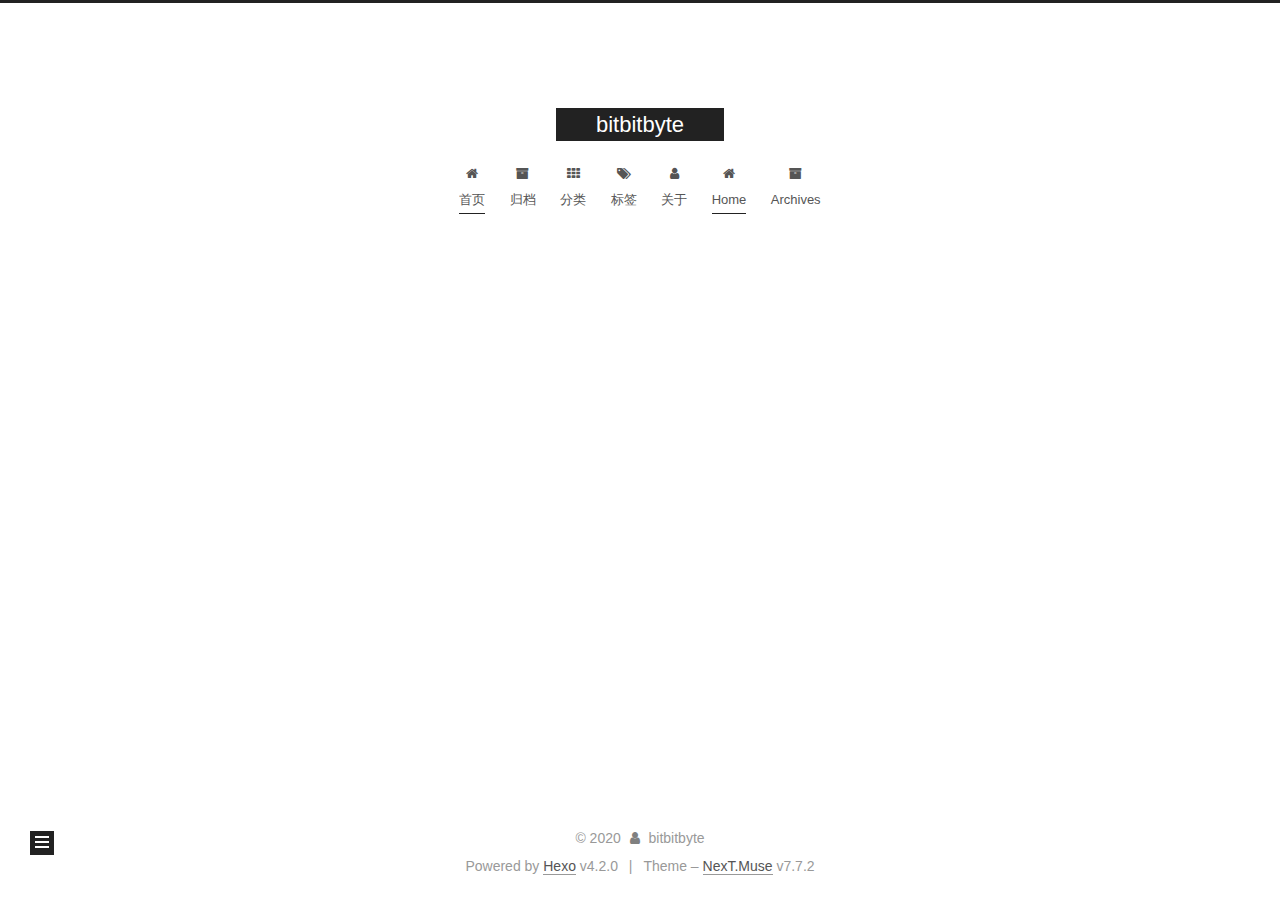
==== commit f49b07e8: "Site updated: 2020-03-19 16:18:03" ====
--- a/index.html
+++ b/index.html
@@ -1,553 +1,385 @@
 <!DOCTYPE html>
-<html>
+<html lang="en">
 <head>
-  <meta charset="utf-8">
-  
-  <meta name="renderer" content="webkit">
-  <meta http-equiv="X-UA-Compatible" content="IE=edge" >
-  <link rel="dns-prefetch" href="http://yoursite.com">
-  <title>bitbitbyte</title>
-  <meta name="viewport" content="width=device-width, initial-scale=1, maximum-scale=1">
+  <meta charset="UTF-8">
+<meta name="viewport" content="width=device-width, initial-scale=1, maximum-scale=2">
+<meta name="theme-color" content="#222">
+<meta name="generator" content="Hexo 4.2.0">
+  <link rel="apple-touch-icon" sizes="180x180" href="/images/apple-touch-icon-next.png">
+  <link rel="icon" type="image/png" sizes="32x32" href="/images/favicon-32x32-next.png">
+  <link rel="icon" type="image/png" sizes="16x16" href="/images/favicon-16x16-next.png">
+  <link rel="mask-icon" href="/images/logo.svg" color="#222">
+
+<link rel="stylesheet" href="/css/main.css">
+
+
+<link rel="stylesheet" href="/lib/font-awesome/css/font-awesome.min.css">
+
+<script id="hexo-configurations">
+    var NexT = window.NexT || {};
+    var CONFIG = {"hostname":"yoursite.com","root":"/","scheme":"Muse","version":"7.7.2","exturl":false,"sidebar":{"position":"left","display":"post","padding":18,"offset":12,"onmobile":false},"copycode":{"enable":false,"show_result":false,"style":null},"back2top":{"enable":true,"sidebar":false,"scrollpercent":false},"bookmark":{"enable":false,"color":"#222","save":"auto"},"fancybox":false,"mediumzoom":false,"lazyload":false,"pangu":false,"comments":{"style":"tabs","active":null,"storage":true,"lazyload":false,"nav":null},"algolia":{"hits":{"per_page":10},"labels":{"input_placeholder":"Search for Posts","hits_empty":"We didn't find any results for the search: ${query}","hits_stats":"${hits} results found in ${time} ms"}},"localsearch":{"enable":false,"trigger":"auto","top_n_per_article":1,"unescape":false,"preload":false},"motion":{"enable":true,"async":false,"transition":{"post_block":"fadeIn","post_header":"slideDownIn","post_body":"slideDownIn","coll_header":"slideLeftIn","sidebar":"slideUpIn"}}};
+  </script>
+
   <meta property="og:type" content="website">
 <meta property="og:title" content="bitbitbyte">
 <meta property="og:url" content="http://yoursite.com/index.html">
 <meta property="og:site_name" content="bitbitbyte">
 <meta property="og:locale" content="en_US">
-<meta property="article:author" content="John Doe">
+<meta property="article:author" content="bitbitbyte">
 <meta name="twitter:card" content="summary">
-  
-    <link rel="alternative" href="/atom.xml" title="bitbitbyte" type="application/atom+xml">
-  
-  
-    <link rel="icon" href="/favicon.png">
-  
-  <link rel="stylesheet" type="text/css" href="/./main.0cf68a.css">
-  <style type="text/css">
-  
-    #container.show {
-      background: linear-gradient(200deg,#a0cfe4,#e8c37e);
+
+<link rel="canonical" href="http://yoursite.com/">
+
+
+<script id="page-configurations">
+  // https://hexo.io/docs/variables.html
+  CONFIG.page = {
+    sidebar: "",
+    isHome : true,
+    isPost : false,
+    lang   : 'en'
+  };
+</script>
+
+  <title>bitbitbyte</title>
+  
+
+
+
+
+
+
+  <noscript>
+  <style>
+  .use-motion .brand,
+  .use-motion .menu-item,
+  .sidebar-inner,
+  .use-motion .post-block,
+  .use-motion .pagination,
+  .use-motion .comments,
+  .use-motion .post-header,
+  .use-motion .post-body,
+  .use-motion .collection-header { opacity: initial; }
+
+  .use-motion .site-title,
+  .use-motion .site-subtitle {
+    opacity: initial;
+    top: initial;
+  }
+
+  .use-motion .logo-line-before i { left: initial; }
+  .use-motion .logo-line-after i { right: initial; }
+  </style>
+</noscript>
+
+</head>
+
+<body itemscope itemtype="http://schema.org/WebPage">
+  <div class="container use-motion">
+    <div class="headband"></div>
+
+    <header class="header" itemscope itemtype="http://schema.org/WPHeader">
+      <div class="header-inner"><div class="site-brand-container">
+  <div class="site-nav-toggle">
+    <div class="toggle" aria-label="Toggle navigation bar">
+      <span class="toggle-line toggle-line-first"></span>
+      <span class="toggle-line toggle-line-middle"></span>
+      <span class="toggle-line toggle-line-last"></span>
+    </div>
+  </div>
+
+  <div class="site-meta">
+
+    <div>
+      <a href="/" class="brand" rel="start">
+        <span class="logo-line-before"><i></i></span>
+        <span class="site-title">bitbitbyte</span>
+        <span class="logo-line-after"><i></i></span>
+      </a>
+    </div>
+  </div>
+
+  <div class="site-nav-right">
+    <div class="toggle popup-trigger">
+    </div>
+  </div>
+</div>
+
+
+<nav class="site-nav">
+  
+  <ul id="menu" class="menu">
+        <li class="menu-item menu-item-首页">
+
+    <a href="/" rel="section"><i class="fa fa-fw fa-home"></i>首页</a>
+
+  </li>
+        <li class="menu-item menu-item-归档">
+
+    <a href="/archives/" rel="section"><i class="fa fa-fw fa-archive"></i>归档</a>
+
+  </li>
+        <li class="menu-item menu-item-分类">
+
+    <a href="/categories/" rel="section"><i class="fa fa-fw fa-th"></i>分类</a>
+
+  </li>
+        <li class="menu-item menu-item-标签">
+
+    <a href="/tags/" rel="section"><i class="fa fa-fw fa-tags"></i>标签</a>
+
+  </li>
+        <li class="menu-item menu-item-关于">
+
+    <a href="/about/" rel="section"><i class="fa fa-fw fa-user"></i>关于</a>
+
+  </li>
+        <li class="menu-item menu-item-home">
+
+    <a href="/" rel="section"><i class="fa fa-fw fa-home"></i>Home</a>
+
+  </li>
+        <li class="menu-item menu-item-archives">
+
+    <a href="/archives/" rel="section"><i class="fa fa-fw fa-archive"></i>Archives</a>
+
+  </li>
+  </ul>
+
+</nav>
+</div>
+    </header>
+
+    
+  <div class="back-to-top">
+    <i class="fa fa-arrow-up"></i>
+    <span>0%</span>
+  </div>
+
+
+    <main class="main">
+      <div class="main-inner">
+        <div class="content-wrap">
+          
+
+          <div class="content">
+            
+
+  <div class="posts-expand">
+        
+  
+  
+  <article itemscope itemtype="http://schema.org/Article" class="post-block home" lang="en">
+    <link itemprop="mainEntityOfPage" href="http://yoursite.com/2020/02/19/%E6%88%91%E7%9A%84%E7%AC%AC%E4%B8%80%E7%AF%87%E5%8D%9A%E6%96%87/">
+
+    <span hidden itemprop="author" itemscope itemtype="http://schema.org/Person">
+      <meta itemprop="image" content="/images/avatar.gif">
+      <meta itemprop="name" content="bitbitbyte">
+      <meta itemprop="description" content="">
+    </span>
+
+    <span hidden itemprop="publisher" itemscope itemtype="http://schema.org/Organization">
+      <meta itemprop="name" content="bitbitbyte">
+    </span>
+      <header class="post-header">
+        <h1 class="post-title" itemprop="name headline">
+          
+            <a href="/2020/02/19/%E6%88%91%E7%9A%84%E7%AC%AC%E4%B8%80%E7%AF%87%E5%8D%9A%E6%96%87/" class="post-title-link" itemprop="url">我的第一篇博文</a>
+        </h1>
+
+        <div class="post-meta">
+            <span class="post-meta-item">
+              <span class="post-meta-item-icon">
+                <i class="fa fa-calendar-o"></i>
+              </span>
+              <span class="post-meta-item-text">Posted on</span>
+
+              <time title="Created: 2020-02-19 21:38:14" itemprop="dateCreated datePublished" datetime="2020-02-19T21:38:14+08:00">2020-02-19</time>
+            </span>
+
+          
+
+        </div>
+      </header>
+
+    
+    
+    
+    <div class="post-body" itemprop="articleBody">
+
+      
+          
+      
+    </div>
+
+    
+    
+    
+      <footer class="post-footer">
+        <div class="post-eof"></div>
+      </footer>
+  </article>
+  
+  
+  
+
+  </div>
+
+  
+
+
+
+          </div>
+          
+
+<script>
+  window.addEventListener('tabs:register', () => {
+    let { activeClass } = CONFIG.comments;
+    if (CONFIG.comments.storage) {
+      activeClass = localStorage.getItem('comments_active') || activeClass;
     }
-  </style>
-  
-
-  
-
-<meta name="generator" content="Hexo 4.2.0"></head>
-
-<body>
-  <div id="container" q-class="show:isCtnShow">
-    <canvas id="anm-canvas" class="anm-canvas"></canvas>
-    <div class="left-col" q-class="show:isShow">
-      
-<div class="overlay" style="background: #4d4d4d"></div>
-<div class="intrude-less">
-	<header id="header" class="inner">
-		<a href="/" class="profilepic">
-			<img src="" class="js-avatar">
-		</a>
-		<hgroup>
-		  <h1 class="header-author"><a href="/">John Doe</a></h1>
-		</hgroup>
-		
-
-		<nav class="header-menu">
-			<ul>
-			
-				<li><a href="/">主页</a></li>
-	        
-				<li><a href="/tags/%E9%9A%8F%E7%AC%94/">随笔</a></li>
-	        
-			</ul>
-		</nav>
-		<nav class="header-smart-menu">
-    		
-    			
-    			<a q-on="click: openSlider(e, 'innerArchive')" href="javascript:void(0)">所有文章</a>
-    			
-            
-    			
-    			<a q-on="click: openSlider(e, 'friends')" href="javascript:void(0)">友链</a>
-    			
-            
-    			
-    			<a q-on="click: openSlider(e, 'aboutme')" href="javascript:void(0)">关于我</a>
-    			
-            
-		</nav>
-		<nav class="header-nav">
-			<div class="social">
-				
-					<a class="github" target="_blank" href="#" title="github"><i class="icon-github"></i></a>
-		        
-					<a class="weibo" target="_blank" href="#" title="weibo"><i class="icon-weibo"></i></a>
-		        
-					<a class="rss" target="_blank" href="#" title="rss"><i class="icon-rss"></i></a>
-		        
-					<a class="zhihu" target="_blank" href="#" title="zhihu"><i class="icon-zhihu"></i></a>
-		        
-			</div>
-		</nav>
-	</header>		
-</div>
-
-    </div>
-    <div class="mid-col" q-class="show:isShow,hide:isShow|isFalse">
-      
-<nav id="mobile-nav">
-  	<div class="overlay js-overlay" style="background: #4d4d4d"></div>
-	<div class="btnctn js-mobile-btnctn">
-  		<div class="slider-trigger list" q-on="click: openSlider(e)"><i class="icon icon-sort"></i></div>
-	</div>
-	<div class="intrude-less">
-		<header id="header" class="inner">
-			<div class="profilepic">
-				<img src="" class="js-avatar">
-			</div>
-			<hgroup>
-			  <h1 class="header-author js-header-author">John Doe</h1>
-			</hgroup>
-			
-			
-			
-				
-			
-				
-			
-			
-			
-			<nav class="header-nav">
-				<div class="social">
-					
-						<a class="github" target="_blank" href="#" title="github"><i class="icon-github"></i></a>
-			        
-						<a class="weibo" target="_blank" href="#" title="weibo"><i class="icon-weibo"></i></a>
-			        
-						<a class="rss" target="_blank" href="#" title="rss"><i class="icon-rss"></i></a>
-			        
-						<a class="zhihu" target="_blank" href="#" title="zhihu"><i class="icon-zhihu"></i></a>
-			        
-				</div>
-			</nav>
-
-			<nav class="header-menu js-header-menu">
-				<ul style="width: 50%">
-				
-				
-					<li style="width: 50%"><a href="/">主页</a></li>
-		        
-					<li style="width: 50%"><a href="/tags/%E9%9A%8F%E7%AC%94/">随笔</a></li>
-		        
-				</ul>
-			</nav>
-		</header>				
-	</div>
-	<div class="mobile-mask" style="display:none" q-show="isShow"></div>
-</nav>
-
-      <div id="wrapper" class="body-wrap">
-        <div class="menu-l">
-          <div class="canvas-wrap">
-            <canvas data-colors="#eaeaea" data-sectionHeight="100" data-contentId="js-content" id="myCanvas1" class="anm-canvas"></canvas>
-          </div>
-          <div id="js-content" class="content-ll">
-            
-  
-    <article id="post-hbase启动报错- java.net.ConnectException" class="article article-type-post  article-index" itemscope itemprop="blogPost">
-  <div class="article-inner">
-    
-      <header class="article-header">
-        
-  
-    <h1 itemprop="name">
-      <a class="article-title" href="/2020/03/19/hbase%E5%90%AF%E5%8A%A8%E6%8A%A5%E9%94%99-%20java.net.ConnectException/">hbase启动报错- java.net.ConnectException</a>
-    </h1>
-  
-
-        
-        <a href="/2020/03/19/hbase%E5%90%AF%E5%8A%A8%E6%8A%A5%E9%94%99-%20java.net.ConnectException/" class="archive-article-date">
-  	<time datetime="2020-03-19T07:32:42.960Z" itemprop="datePublished"><i class="icon-calendar icon"></i>2020-03-19</time>
-</a>
-        
-      </header>
-    
-    <div class="article-entry" itemprop="articleBody">
-      
-        <h1 id="报错信息"><a href="#报错信息" class="headerlink" title="报错信息"></a>报错信息</h1><p>在habase/logs/hbase-user-master-node101.log文件中查看报错信息</p>
-<figure class="highlight shell"><table><tr><td class="gutter"><pre><span class="line">1</span><br><span class="line">2</span><br></pre></td><td class="code"><pre><span class="line">java.net.ConnectException: Call From node101/192.168.100.101 to node101:9000 failed on connection e</span><br><span class="line">xception: java.net.ConnectException: Connection refused;</span><br></pre></td></tr></table></figure>
-
-<h1 id="问题初步排查-端口是否可以正常连接"><a href="#问题初步排查-端口是否可以正常连接" class="headerlink" title="问题初步排查 : 端口是否可以正常连接"></a>问题初步排查 : 端口是否可以正常连接</h1><p>测试node101:9000是否可以正常连接</p>
-<p>使用nc测试<code>nc -v node101 9000</code>, 结果如下:</p>
-<figure class="highlight shell"><table><tr><td class="gutter"><pre><span class="line">1</span><br></pre></td><td class="code"><pre><span class="line">nc: connect to node101 port 9000 (tcp) failed: Connection refused</span><br></pre></td></tr></table></figure>
-
-<h1 id="问题排查"><a href="#问题排查" class="headerlink" title="问题排查"></a>问题排查</h1><p>node101:9000端口无法正常连接, 有如下几种可能:</p>
-<ol>
-<li>node101设置了防火墙</li>
-<li>hadoop未正常启动</li>
-<li>node101不为namenode所在主机</li>
-<li>namenode的端口号不为9000</li>
-</ol>
-<h1 id="问题解决"><a href="#问题解决" class="headerlink" title="问题解决"></a>问题解决</h1><p>查看hadoop的<code>core-sit.xml</code>的文件系统配置信息如下</p>
-<figure class="highlight xml"><table><tr><td class="gutter"><pre><span class="line">1</span><br><span class="line">2</span><br><span class="line">3</span><br><span class="line">4</span><br></pre></td><td class="code"><pre><span class="line"><span class="tag">&lt;<span class="name">property</span>&gt;</span></span><br><span class="line">        <span class="tag">&lt;<span class="name">name</span>&gt;</span>fs.default.name<span class="tag">&lt;/<span class="name">name</span>&gt;</span></span><br><span class="line">        <span class="tag">&lt;<span class="name">value</span>&gt;</span>hdfs://node101:8020<span class="tag">&lt;/<span class="name">value</span>&gt;</span></span><br><span class="line">    <span class="tag">&lt;/<span class="name">property</span>&gt;</span></span><br></pre></td></tr></table></figure>
-
-<blockquote>
-<p>fs.defaultFS: 接收Client连接的RPC端口，用于获取文件系统metadata信息。</p>
-</blockquote>
-<p>最终确定是可能4, namenode的端口设置为8020, 修改hbase配置文件<code>hbase-site.xml</code>如下</p>
-<figure class="highlight xml"><table><tr><td class="gutter"><pre><span class="line">1</span><br><span class="line">2</span><br><span class="line">3</span><br><span class="line">4</span><br></pre></td><td class="code"><pre><span class="line"><span class="tag">&lt;<span class="name">property</span>&gt;</span></span><br><span class="line">                <span class="tag">&lt;<span class="name">name</span>&gt;</span>hbase.rootdir<span class="tag">&lt;/<span class="name">name</span>&gt;</span></span><br><span class="line">                <span class="tag">&lt;<span class="name">value</span>&gt;</span>hdfs://node101:8020/HBase<span class="tag">&lt;/<span class="name">value</span>&gt;</span></span><br><span class="line"><span class="tag">&lt;/<span class="name">property</span>&gt;</span></span><br></pre></td></tr></table></figure>
-
-<h1 id="参考"><a href="#参考" class="headerlink" title="参考"></a>参考</h1><p>端口扫描:nc: <a href="https://blog.csdn.net/qq_36937234/article/details/79444849" target="_blank" rel="noopener">https://blog.csdn.net/qq_36937234/article/details/79444849</a></p>
-<p>hdfs的9000和8020端口: <a href="https://blog.csdn.net/xiaoxiaojavacsdn/article/details/80235078" target="_blank" rel="noopener">https://blog.csdn.net/xiaoxiaojavacsdn/article/details/80235078</a></p>
-<p>hadoop常用端口: <a href="https://blog.csdn.net/sinat_36710456/article/details/83412737" target="_blank" rel="noopener">https://blog.csdn.net/sinat_36710456/article/details/83412737</a></p>
-
-      
-
-      
-    </div>
-    <div class="article-info article-info-index">
-      
-      
-      
-
-      
-        <p class="article-more-link">
-          <a class="article-more-a" href="/2020/03/19/hbase%E5%90%AF%E5%8A%A8%E6%8A%A5%E9%94%99-%20java.net.ConnectException/">展开全文 >></a>
-        </p>
-      
-
-      
-      <div class="clearfix"></div>
-    </div>
-  </div>
-</article>
-
-<aside class="wrap-side-operation">
-    <div class="mod-side-operation">
-        
-        <div class="jump-container" id="js-jump-container" style="display:none;">
-            <a href="javascript:void(0)" class="mod-side-operation__jump-to-top">
-                <i class="icon-font icon-back"></i>
-            </a>
-            <div id="js-jump-plan-container" class="jump-plan-container" style="top: -11px;">
-                <i class="icon-font icon-plane jump-plane"></i>
-            </div>
+    if (activeClass) {
+      let activeTab = document.querySelector(`a[href="#comment-${activeClass}"]`);
+      if (activeTab) {
+        activeTab.click();
+      }
+    }
+  });
+  if (CONFIG.comments.storage) {
+    window.addEventListener('tabs:click', event => {
+      if (!event.target.matches('.tabs-comment .tab-content .tab-pane')) return;
+      let commentClass = event.target.classList[1];
+      localStorage.setItem('comments_active', commentClass);
+    });
+  }
+</script>
+
         </div>
-        
-        
-    </div>
-</aside>
-
-
-
-
-  
-    <article id="post-我的第一篇博文" class="article article-type-post  article-index" itemscope itemprop="blogPost">
-  <div class="article-inner">
-    
-      <header class="article-header">
-        
-  
-    <h1 itemprop="name">
-      <a class="article-title" href="/2020/02/19/%E6%88%91%E7%9A%84%E7%AC%AC%E4%B8%80%E7%AF%87%E5%8D%9A%E6%96%87/">我的第一篇博文</a>
-    </h1>
-  
-
-        
-        <a href="/2020/02/19/%E6%88%91%E7%9A%84%E7%AC%AC%E4%B8%80%E7%AF%87%E5%8D%9A%E6%96%87/" class="archive-article-date">
-  	<time datetime="2020-02-19T13:38:14.000Z" itemprop="datePublished"><i class="icon-calendar icon"></i>2020-02-19</time>
-</a>
-        
-      </header>
-    
-    <div class="article-entry" itemprop="articleBody">
-      
-        
-      
-
-      
-    </div>
-    <div class="article-info article-info-index">
-      
-      
-      
-
-      
-        <p class="article-more-link">
-          <a class="article-more-a" href="/2020/02/19/%E6%88%91%E7%9A%84%E7%AC%AC%E4%B8%80%E7%AF%87%E5%8D%9A%E6%96%87/">展开全文 >></a>
-        </p>
-      
-
-      
-      <div class="clearfix"></div>
-    </div>
-  </div>
-</article>
-
-<aside class="wrap-side-operation">
-    <div class="mod-side-operation">
-        
-        <div class="jump-container" id="js-jump-container" style="display:none;">
-            <a href="javascript:void(0)" class="mod-side-operation__jump-to-top">
-                <i class="icon-font icon-back"></i>
-            </a>
-            <div id="js-jump-plan-container" class="jump-plan-container" style="top: -11px;">
-                <i class="icon-font icon-plane jump-plane"></i>
-            </div>
-        </div>
-        
-        
-    </div>
-</aside>
-
-
-
-
-  
-  
-
-
-          </div>
-        </div>
-      </div>
-      <footer id="footer">
-  <div class="outer">
-    <div id="footer-info">
-    	<div class="footer-left">
-    		&copy; 2020 John Doe
-    	</div>
-      	<div class="footer-right">
-      		<a href="http://hexo.io/" target="_blank">Hexo</a>  Theme <a href="https://github.com/litten/hexo-theme-yilia" target="_blank">Yilia</a> by Litten
-      	</div>
-    </div>
-  </div>
-</footer>
-    </div>
-    <script>
-	var yiliaConfig = {
-		mathjax: false,
-		isHome: true,
-		isPost: false,
-		isArchive: false,
-		isTag: false,
-		isCategory: false,
-		open_in_new: false,
-		toc_hide_index: true,
-		root: "/",
-		innerArchive: true,
-		showTags: false
-	}
-</script>
-
-<script>!function(t){function n(e){if(r[e])return r[e].exports;var i=r[e]={exports:{},id:e,loaded:!1};return t[e].call(i.exports,i,i.exports,n),i.loaded=!0,i.exports}var r={};n.m=t,n.c=r,n.p="./",n(0)}([function(t,n,r){r(195),t.exports=r(191)},function(t,n,r){var e=r(3),i=r(52),o=r(27),u=r(28),c=r(53),f="prototype",a=function(t,n,r){var s,l,h,v,p=t&a.F,d=t&a.G,y=t&a.S,g=t&a.P,b=t&a.B,m=d?e:y?e[n]||(e[n]={}):(e[n]||{})[f],x=d?i:i[n]||(i[n]={}),w=x[f]||(x[f]={});d&&(r=n);for(s in r)l=!p&&m&&void 0!==m[s],h=(l?m:r)[s],v=b&&l?c(h,e):g&&"function"==typeof h?c(Function.call,h):h,m&&u(m,s,h,t&a.U),x[s]!=h&&o(x,s,v),g&&w[s]!=h&&(w[s]=h)};e.core=i,a.F=1,a.G=2,a.S=4,a.P=8,a.B=16,a.W=32,a.U=64,a.R=128,t.exports=a},function(t,n,r){var e=r(6);t.exports=function(t){if(!e(t))throw TypeError(t+" is not an object!");return t}},function(t,n){var r=t.exports="undefined"!=typeof window&&window.Math==Math?window:"undefined"!=typeof self&&self.Math==Math?self:Function("return this")();"number"==typeof __g&&(__g=r)},function(t,n){t.exports=function(t){try{return!!t()}catch(t){return!0}}},function(t,n){var r=t.exports="undefined"!=typeof window&&window.Math==Math?window:"undefined"!=typeof self&&self.Math==Math?self:Function("return this")();"number"==typeof __g&&(__g=r)},function(t,n){t.exports=function(t){return"object"==typeof t?null!==t:"function"==typeof t}},function(t,n,r){var e=r(126)("wks"),i=r(76),o=r(3).Symbol,u="function"==typeof o;(t.exports=function(t){return e[t]||(e[t]=u&&o[t]||(u?o:i)("Symbol."+t))}).store=e},function(t,n){var r={}.hasOwnProperty;t.exports=function(t,n){return r.call(t,n)}},function(t,n,r){var e=r(94),i=r(33);t.exports=function(t){return e(i(t))}},function(t,n,r){t.exports=!r(4)(function(){return 7!=Object.defineProperty({},"a",{get:function(){return 7}}).a})},function(t,n,r){var e=r(2),i=r(167),o=r(50),u=Object.defineProperty;n.f=r(10)?Object.defineProperty:function(t,n,r){if(e(t),n=o(n,!0),e(r),i)try{return u(t,n,r)}catch(t){}if("get"in r||"set"in r)throw TypeError("Accessors not supported!");return"value"in r&&(t[n]=r.value),t}},function(t,n,r){t.exports=!r(18)(function(){return 7!=Object.defineProperty({},"a",{get:function(){return 7}}).a})},function(t,n,r){var e=r(14),i=r(22);t.exports=r(12)?function(t,n,r){return e.f(t,n,i(1,r))}:function(t,n,r){return t[n]=r,t}},function(t,n,r){var e=r(20),i=r(58),o=r(42),u=Object.defineProperty;n.f=r(12)?Object.defineProperty:function(t,n,r){if(e(t),n=o(n,!0),e(r),i)try{return u(t,n,r)}catch(t){}if("get"in r||"set"in r)throw TypeError("Accessors not supported!");return"value"in r&&(t[n]=r.value),t}},function(t,n,r){var e=r(40)("wks"),i=r(23),o=r(5).Symbol,u="function"==typeof o;(t.exports=function(t){return e[t]||(e[t]=u&&o[t]||(u?o:i)("Symbol."+t))}).store=e},function(t,n,r){var e=r(67),i=Math.min;t.exports=function(t){return t>0?i(e(t),9007199254740991):0}},function(t,n,r){var e=r(46);t.exports=function(t){return Object(e(t))}},function(t,n){t.exports=function(t){try{return!!t()}catch(t){return!0}}},function(t,n,r){var e=r(63),i=r(34);t.exports=Object.keys||function(t){return e(t,i)}},function(t,n,r){var e=r(21);t.exports=function(t){if(!e(t))throw TypeError(t+" is not an object!");return t}},function(t,n){t.exports=function(t){return"object"==typeof t?null!==t:"function"==typeof t}},function(t,n){t.exports=function(t,n){return{enumerable:!(1&t),configurable:!(2&t),writable:!(4&t),value:n}}},function(t,n){var r=0,e=Math.random();t.exports=function(t){return"Symbol(".concat(void 0===t?"":t,")_",(++r+e).toString(36))}},function(t,n){var r={}.hasOwnProperty;t.exports=function(t,n){return r.call(t,n)}},function(t,n){var r=t.exports={version:"2.4.0"};"number"==typeof __e&&(__e=r)},function(t,n){t.exports=function(t){if("function"!=typeof t)throw TypeError(t+" is not a function!");return t}},function(t,n,r){var e=r(11),i=r(66);t.exports=r(10)?function(t,n,r){return e.f(t,n,i(1,r))}:function(t,n,r){return t[n]=r,t}},function(t,n,r){var e=r(3),i=r(27),o=r(24),u=r(76)("src"),c="toString",f=Function[c],a=(""+f).split(c);r(52).inspectSource=function(t){return f.call(t)},(t.exports=function(t,n,r,c){var f="function"==typeof r;f&&(o(r,"name")||i(r,"name",n)),t[n]!==r&&(f&&(o(r,u)||i(r,u,t[n]?""+t[n]:a.join(String(n)))),t===e?t[n]=r:c?t[n]?t[n]=r:i(t,n,r):(delete t[n],i(t,n,r)))})(Function.prototype,c,function(){return"function"==typeof this&&this[u]||f.call(this)})},function(t,n,r){var e=r(1),i=r(4),o=r(46),u=function(t,n,r,e){var i=String(o(t)),u="<"+n;return""!==r&&(u+=" "+r+'="'+String(e).replace(/"/g,"&quot;")+'"'),u+">"+i+"</"+n+">"};t.exports=function(t,n){var r={};r[t]=n(u),e(e.P+e.F*i(function(){var n=""[t]('"');return n!==n.toLowerCase()||n.split('"').length>3}),"String",r)}},function(t,n,r){var e=r(115),i=r(46);t.exports=function(t){return e(i(t))}},function(t,n,r){var e=r(116),i=r(66),o=r(30),u=r(50),c=r(24),f=r(167),a=Object.getOwnPropertyDescriptor;n.f=r(10)?a:function(t,n){if(t=o(t),n=u(n,!0),f)try{return a(t,n)}catch(t){}if(c(t,n))return i(!e.f.call(t,n),t[n])}},function(t,n,r){var e=r(24),i=r(17),o=r(145)("IE_PROTO"),u=Object.prototype;t.exports=Object.getPrototypeOf||function(t){return t=i(t),e(t,o)?t[o]:"function"==typeof t.constructor&&t instanceof t.constructor?t.constructor.prototype:t instanceof Object?u:null}},function(t,n){t.exports=function(t){if(void 0==t)throw TypeError("Can't call method on  "+t);return t}},function(t,n){t.exports="constructor,hasOwnProperty,isPrototypeOf,propertyIsEnumerable,toLocaleString,toString,valueOf".split(",")},function(t,n){t.exports={}},function(t,n){t.exports=!0},function(t,n){n.f={}.propertyIsEnumerable},function(t,n,r){var e=r(14).f,i=r(8),o=r(15)("toStringTag");t.exports=function(t,n,r){t&&!i(t=r?t:t.prototype,o)&&e(t,o,{configurable:!0,value:n})}},function(t,n,r){var e=r(40)("keys"),i=r(23);t.exports=function(t){return e[t]||(e[t]=i(t))}},function(t,n,r){var e=r(5),i="__core-js_shared__",o=e[i]||(e[i]={});t.exports=function(t){return o[t]||(o[t]={})}},function(t,n){var r=Math.ceil,e=Math.floor;t.exports=function(t){return isNaN(t=+t)?0:(t>0?e:r)(t)}},function(t,n,r){var e=r(21);t.exports=function(t,n){if(!e(t))return t;var r,i;if(n&&"function"==typeof(r=t.toString)&&!e(i=r.call(t)))return i;if("function"==typeof(r=t.valueOf)&&!e(i=r.call(t)))return i;if(!n&&"function"==typeof(r=t.toString)&&!e(i=r.call(t)))return i;throw TypeError("Can't convert object to primitive value")}},function(t,n,r){var e=r(5),i=r(25),o=r(36),u=r(44),c=r(14).f;t.exports=function(t){var n=i.Symbol||(i.Symbol=o?{}:e.Symbol||{});"_"==t.charAt(0)||t in n||c(n,t,{value:u.f(t)})}},function(t,n,r){n.f=r(15)},function(t,n){var r={}.toString;t.exports=function(t){return r.call(t).slice(8,-1)}},function(t,n){t.exports=function(t){if(void 0==t)throw TypeError("Can't call method on  "+t);return t}},function(t,n,r){var e=r(4);t.exports=function(t,n){return!!t&&e(function(){n?t.call(null,function(){},1):t.call(null)})}},function(t,n,r){var e=r(53),i=r(115),o=r(17),u=r(16),c=r(203);t.exports=function(t,n){var r=1==t,f=2==t,a=3==t,s=4==t,l=6==t,h=5==t||l,v=n||c;return function(n,c,p){for(var d,y,g=o(n),b=i(g),m=e(c,p,3),x=u(b.length),w=0,S=r?v(n,x):f?v(n,0):void 0;x>w;w++)if((h||w in b)&&(d=b[w],y=m(d,w,g),t))if(r)S[w]=y;else if(y)switch(t){case 3:return!0;case 5:return d;case 6:return w;case 2:S.push(d)}else if(s)return!1;return l?-1:a||s?s:S}}},function(t,n,r){var e=r(1),i=r(52),o=r(4);t.exports=function(t,n){var r=(i.Object||{})[t]||Object[t],u={};u[t]=n(r),e(e.S+e.F*o(function(){r(1)}),"Object",u)}},function(t,n,r){var e=r(6);t.exports=function(t,n){if(!e(t))return t;var r,i;if(n&&"function"==typeof(r=t.toString)&&!e(i=r.call(t)))return i;if("function"==typeof(r=t.valueOf)&&!e(i=r.call(t)))return i;if(!n&&"function"==typeof(r=t.toString)&&!e(i=r.call(t)))return i;throw TypeError("Can't convert object to primitive value")}},function(t,n,r){var e=r(5),i=r(25),o=r(91),u=r(13),c="prototype",f=function(t,n,r){var a,s,l,h=t&f.F,v=t&f.G,p=t&f.S,d=t&f.P,y=t&f.B,g=t&f.W,b=v?i:i[n]||(i[n]={}),m=b[c],x=v?e:p?e[n]:(e[n]||{})[c];v&&(r=n);for(a in r)(s=!h&&x&&void 0!==x[a])&&a in b||(l=s?x[a]:r[a],b[a]=v&&"function"!=typeof x[a]?r[a]:y&&s?o(l,e):g&&x[a]==l?function(t){var n=function(n,r,e){if(this instanceof t){switch(arguments.length){case 0:return new t;case 1:return new t(n);case 2:return new t(n,r)}return new t(n,r,e)}return t.apply(this,arguments)};return n[c]=t[c],n}(l):d&&"function"==typeof l?o(Function.call,l):l,d&&((b.virtual||(b.virtual={}))[a]=l,t&f.R&&m&&!m[a]&&u(m,a,l)))};f.F=1,f.G=2,f.S=4,f.P=8,f.B=16,f.W=32,f.U=64,f.R=128,t.exports=f},function(t,n){var r=t.exports={version:"2.4.0"};"number"==typeof __e&&(__e=r)},function(t,n,r){var e=r(26);t.exports=function(t,n,r){if(e(t),void 0===n)return t;switch(r){case 1:return function(r){return t.call(n,r)};case 2:return function(r,e){return t.call(n,r,e)};case 3:return function(r,e,i){return t.call(n,r,e,i)}}return function(){return t.apply(n,arguments)}}},function(t,n,r){var e=r(183),i=r(1),o=r(126)("metadata"),u=o.store||(o.store=new(r(186))),c=function(t,n,r){var i=u.get(t);if(!i){if(!r)return;u.set(t,i=new e)}var o=i.get(n);if(!o){if(!r)return;i.set(n,o=new e)}return o},f=function(t,n,r){var e=c(n,r,!1);return void 0!==e&&e.has(t)},a=function(t,n,r){var e=c(n,r,!1);return void 0===e?void 0:e.get(t)},s=function(t,n,r,e){c(r,e,!0).set(t,n)},l=function(t,n){var r=c(t,n,!1),e=[];return r&&r.forEach(function(t,n){e.push(n)}),e},h=function(t){return void 0===t||"symbol"==typeof t?t:String(t)},v=function(t){i(i.S,"Reflect",t)};t.exports={store:u,map:c,has:f,get:a,set:s,keys:l,key:h,exp:v}},function(t,n,r){"use strict";if(r(10)){var e=r(69),i=r(3),o=r(4),u=r(1),c=r(127),f=r(152),a=r(53),s=r(68),l=r(66),h=r(27),v=r(73),p=r(67),d=r(16),y=r(75),g=r(50),b=r(24),m=r(180),x=r(114),w=r(6),S=r(17),_=r(137),O=r(70),E=r(32),P=r(71).f,j=r(154),F=r(76),M=r(7),A=r(48),N=r(117),T=r(146),I=r(155),k=r(80),L=r(123),R=r(74),C=r(130),D=r(160),U=r(11),W=r(31),G=U.f,B=W.f,V=i.RangeError,z=i.TypeError,q=i.Uint8Array,K="ArrayBuffer",J="Shared"+K,Y="BYTES_PER_ELEMENT",H="prototype",$=Array[H],X=f.ArrayBuffer,Q=f.DataView,Z=A(0),tt=A(2),nt=A(3),rt=A(4),et=A(5),it=A(6),ot=N(!0),ut=N(!1),ct=I.values,ft=I.keys,at=I.entries,st=$.lastIndexOf,lt=$.reduce,ht=$.reduceRight,vt=$.join,pt=$.sort,dt=$.slice,yt=$.toString,gt=$.toLocaleString,bt=M("iterator"),mt=M("toStringTag"),xt=F("typed_constructor"),wt=F("def_constructor"),St=c.CONSTR,_t=c.TYPED,Ot=c.VIEW,Et="Wrong length!",Pt=A(1,function(t,n){return Tt(T(t,t[wt]),n)}),jt=o(function(){return 1===new q(new Uint16Array([1]).buffer)[0]}),Ft=!!q&&!!q[H].set&&o(function(){new q(1).set({})}),Mt=function(t,n){if(void 0===t)throw z(Et);var r=+t,e=d(t);if(n&&!m(r,e))throw V(Et);return e},At=function(t,n){var r=p(t);if(r<0||r%n)throw V("Wrong offset!");return r},Nt=function(t){if(w(t)&&_t in t)return t;throw z(t+" is not a typed array!")},Tt=function(t,n){if(!(w(t)&&xt in t))throw z("It is not a typed array constructor!");return new t(n)},It=function(t,n){return kt(T(t,t[wt]),n)},kt=function(t,n){for(var r=0,e=n.length,i=Tt(t,e);e>r;)i[r]=n[r++];return i},Lt=function(t,n,r){G(t,n,{get:function(){return this._d[r]}})},Rt=function(t){var n,r,e,i,o,u,c=S(t),f=arguments.length,s=f>1?arguments[1]:void 0,l=void 0!==s,h=j(c);if(void 0!=h&&!_(h)){for(u=h.call(c),e=[],n=0;!(o=u.next()).done;n++)e.push(o.value);c=e}for(l&&f>2&&(s=a(s,arguments[2],2)),n=0,r=d(c.length),i=Tt(this,r);r>n;n++)i[n]=l?s(c[n],n):c[n];return i},Ct=function(){for(var t=0,n=arguments.length,r=Tt(this,n);n>t;)r[t]=arguments[t++];return r},Dt=!!q&&o(function(){gt.call(new q(1))}),Ut=function(){return gt.apply(Dt?dt.call(Nt(this)):Nt(this),arguments)},Wt={copyWithin:function(t,n){return D.call(Nt(this),t,n,arguments.length>2?arguments[2]:void 0)},every:function(t){return rt(Nt(this),t,arguments.length>1?arguments[1]:void 0)},fill:function(t){return C.apply(Nt(this),arguments)},filter:function(t){return It(this,tt(Nt(this),t,arguments.length>1?arguments[1]:void 0))},find:function(t){return et(Nt(this),t,arguments.length>1?arguments[1]:void 0)},findIndex:function(t){return it(Nt(this),t,arguments.length>1?arguments[1]:void 0)},forEach:function(t){Z(Nt(this),t,arguments.length>1?arguments[1]:void 0)},indexOf:function(t){return ut(Nt(this),t,arguments.length>1?arguments[1]:void 0)},includes:function(t){return ot(Nt(this),t,arguments.length>1?arguments[1]:void 0)},join:function(t){return vt.apply(Nt(this),arguments)},lastIndexOf:function(t){return st.apply(Nt(this),arguments)},map:function(t){return Pt(Nt(this),t,arguments.length>1?arguments[1]:void 0)},reduce:function(t){return lt.apply(Nt(this),arguments)},reduceRight:function(t){return ht.apply(Nt(this),arguments)},reverse:function(){for(var t,n=this,r=Nt(n).length,e=Math.floor(r/2),i=0;i<e;)t=n[i],n[i++]=n[--r],n[r]=t;return n},some:function(t){return nt(Nt(this),t,arguments.length>1?arguments[1]:void 0)},sort:function(t){return pt.call(Nt(this),t)},subarray:function(t,n){var r=Nt(this),e=r.length,i=y(t,e);return new(T(r,r[wt]))(r.buffer,r.byteOffset+i*r.BYTES_PER_ELEMENT,d((void 0===n?e:y(n,e))-i))}},Gt=function(t,n){return It(this,dt.call(Nt(this),t,n))},Bt=function(t){Nt(this);var n=At(arguments[1],1),r=this.length,e=S(t),i=d(e.length),o=0;if(i+n>r)throw V(Et);for(;o<i;)this[n+o]=e[o++]},Vt={entries:function(){return at.call(Nt(this))},keys:function(){return ft.call(Nt(this))},values:function(){return ct.call(Nt(this))}},zt=function(t,n){return w(t)&&t[_t]&&"symbol"!=typeof n&&n in t&&String(+n)==String(n)},qt=function(t,n){return zt(t,n=g(n,!0))?l(2,t[n]):B(t,n)},Kt=function(t,n,r){return!(zt(t,n=g(n,!0))&&w(r)&&b(r,"value"))||b(r,"get")||b(r,"set")||r.configurable||b(r,"writable")&&!r.writable||b(r,"enumerable")&&!r.enumerable?G(t,n,r):(t[n]=r.value,t)};St||(W.f=qt,U.f=Kt),u(u.S+u.F*!St,"Object",{getOwnPropertyDescriptor:qt,defineProperty:Kt}),o(function(){yt.call({})})&&(yt=gt=function(){return vt.call(this)});var Jt=v({},Wt);v(Jt,Vt),h(Jt,bt,Vt.values),v(Jt,{slice:Gt,set:Bt,constructor:function(){},toString:yt,toLocaleString:Ut}),Lt(Jt,"buffer","b"),Lt(Jt,"byteOffset","o"),Lt(Jt,"byteLength","l"),Lt(Jt,"length","e"),G(Jt,mt,{get:function(){return this[_t]}}),t.exports=function(t,n,r,f){f=!!f;var a=t+(f?"Clamped":"")+"Array",l="Uint8Array"!=a,v="get"+t,p="set"+t,y=i[a],g=y||{},b=y&&E(y),m=!y||!c.ABV,S={},_=y&&y[H],j=function(t,r){var e=t._d;return e.v[v](r*n+e.o,jt)},F=function(t,r,e){var i=t._d;f&&(e=(e=Math.round(e))<0?0:e>255?255:255&e),i.v[p](r*n+i.o,e,jt)},M=function(t,n){G(t,n,{get:function(){return j(this,n)},set:function(t){return F(this,n,t)},enumerable:!0})};m?(y=r(function(t,r,e,i){s(t,y,a,"_d");var o,u,c,f,l=0,v=0;if(w(r)){if(!(r instanceof X||(f=x(r))==K||f==J))return _t in r?kt(y,r):Rt.call(y,r);o=r,v=At(e,n);var p=r.byteLength;if(void 0===i){if(p%n)throw V(Et);if((u=p-v)<0)throw V(Et)}else if((u=d(i)*n)+v>p)throw V(Et);c=u/n}else c=Mt(r,!0),u=c*n,o=new X(u);for(h(t,"_d",{b:o,o:v,l:u,e:c,v:new Q(o)});l<c;)M(t,l++)}),_=y[H]=O(Jt),h(_,"constructor",y)):L(function(t){new y(null),new y(t)},!0)||(y=r(function(t,r,e,i){s(t,y,a);var o;return w(r)?r instanceof X||(o=x(r))==K||o==J?void 0!==i?new g(r,At(e,n),i):void 0!==e?new g(r,At(e,n)):new g(r):_t in r?kt(y,r):Rt.call(y,r):new g(Mt(r,l))}),Z(b!==Function.prototype?P(g).concat(P(b)):P(g),function(t){t in y||h(y,t,g[t])}),y[H]=_,e||(_.constructor=y));var A=_[bt],N=!!A&&("values"==A.name||void 0==A.name),T=Vt.values;h(y,xt,!0),h(_,_t,a),h(_,Ot,!0),h(_,wt,y),(f?new y(1)[mt]==a:mt in _)||G(_,mt,{get:function(){return a}}),S[a]=y,u(u.G+u.W+u.F*(y!=g),S),u(u.S,a,{BYTES_PER_ELEMENT:n,from:Rt,of:Ct}),Y in _||h(_,Y,n),u(u.P,a,Wt),R(a),u(u.P+u.F*Ft,a,{set:Bt}),u(u.P+u.F*!N,a,Vt),u(u.P+u.F*(_.toString!=yt),a,{toString:yt}),u(u.P+u.F*o(function(){new y(1).slice()}),a,{slice:Gt}),u(u.P+u.F*(o(function(){return[1,2].toLocaleString()!=new y([1,2]).toLocaleString()})||!o(function(){_.toLocaleString.call([1,2])})),a,{toLocaleString:Ut}),k[a]=N?A:T,e||N||h(_,bt,T)}}else t.exports=function(){}},function(t,n){var r={}.toString;t.exports=function(t){return r.call(t).slice(8,-1)}},function(t,n,r){var e=r(21),i=r(5).document,o=e(i)&&e(i.createElement);t.exports=function(t){return o?i.createElement(t):{}}},function(t,n,r){t.exports=!r(12)&&!r(18)(function(){return 7!=Object.defineProperty(r(57)("div"),"a",{get:function(){return 7}}).a})},function(t,n,r){"use strict";var e=r(36),i=r(51),o=r(64),u=r(13),c=r(8),f=r(35),a=r(96),s=r(38),l=r(103),h=r(15)("iterator"),v=!([].keys&&"next"in[].keys()),p="keys",d="values",y=function(){return this};t.exports=function(t,n,r,g,b,m,x){a(r,n,g);var w,S,_,O=function(t){if(!v&&t in F)return F[t];switch(t){case p:case d:return function(){return new r(this,t)}}return function(){return new r(this,t)}},E=n+" Iterator",P=b==d,j=!1,F=t.prototype,M=F[h]||F["@@iterator"]||b&&F[b],A=M||O(b),N=b?P?O("entries"):A:void 0,T="Array"==n?F.entries||M:M;if(T&&(_=l(T.call(new t)))!==Object.prototype&&(s(_,E,!0),e||c(_,h)||u(_,h,y)),P&&M&&M.name!==d&&(j=!0,A=function(){return M.call(this)}),e&&!x||!v&&!j&&F[h]||u(F,h,A),f[n]=A,f[E]=y,b)if(w={values:P?A:O(d),keys:m?A:O(p),entries:N},x)for(S in w)S in F||o(F,S,w[S]);else i(i.P+i.F*(v||j),n,w);return w}},function(t,n,r){var e=r(20),i=r(100),o=r(34),u=r(39)("IE_PROTO"),c=function(){},f="prototype",a=function(){var t,n=r(57)("iframe"),e=o.length;for(n.style.display="none",r(93).appendChild(n),n.src="javascript:",t=n.contentWindow.document,t.open(),t.write("<script>document.F=Object<\/script>"),t.close(),a=t.F;e--;)delete a[f][o[e]];return a()};t.exports=Object.create||function(t,n){var r;return null!==t?(c[f]=e(t),r=new c,c[f]=null,r[u]=t):r=a(),void 0===n?r:i(r,n)}},function(t,n,r){var e=r(63),i=r(34).concat("length","prototype");n.f=Object.getOwnPropertyNames||function(t){return e(t,i)}},function(t,n){n.f=Object.getOwnPropertySymbols},function(t,n,r){var e=r(8),i=r(9),o=r(90)(!1),u=r(39)("IE_PROTO");t.exports=function(t,n){var r,c=i(t),f=0,a=[];for(r in c)r!=u&&e(c,r)&&a.push(r);for(;n.length>f;)e(c,r=n[f++])&&(~o(a,r)||a.push(r));return a}},function(t,n,r){t.exports=r(13)},function(t,n,r){var e=r(76)("meta"),i=r(6),o=r(24),u=r(11).f,c=0,f=Object.isExtensible||function(){return!0},a=!r(4)(function(){return f(Object.preventExtensions({}))}),s=function(t){u(t,e,{value:{i:"O"+ ++c,w:{}}})},l=function(t,n){if(!i(t))return"symbol"==typeof t?t:("string"==typeof t?"S":"P")+t;if(!o(t,e)){if(!f(t))return"F";if(!n)return"E";s(t)}return t[e].i},h=function(t,n){if(!o(t,e)){if(!f(t))return!0;if(!n)return!1;s(t)}return t[e].w},v=function(t){return a&&p.NEED&&f(t)&&!o(t,e)&&s(t),t},p=t.exports={KEY:e,NEED:!1,fastKey:l,getWeak:h,onFreeze:v}},function(t,n){t.exports=function(t,n){return{enumerable:!(1&t),configurable:!(2&t),writable:!(4&t),value:n}}},function(t,n){var r=Math.ceil,e=Math.floor;t.exports=function(t){return isNaN(t=+t)?0:(t>0?e:r)(t)}},function(t,n){t.exports=function(t,n,r,e){if(!(t instanceof n)||void 0!==e&&e in t)throw TypeError(r+": incorrect invocation!");return t}},function(t,n){t.exports=!1},function(t,n,r){var e=r(2),i=r(173),o=r(133),u=r(145)("IE_PROTO"),c=function(){},f="prototype",a=function(){var t,n=r(132)("iframe"),e=o.length;for(n.style.display="none",r(135).appendChild(n),n.src="javascript:",t=n.contentWindow.document,t.open(),t.write("<script>document.F=Object<\/script>"),t.close(),a=t.F;e--;)delete a[f][o[e]];return a()};t.exports=Object.create||function(t,n){var r;return null!==t?(c[f]=e(t),r=new c,c[f]=null,r[u]=t):r=a(),void 0===n?r:i(r,n)}},function(t,n,r){var e=r(175),i=r(133).concat("length","prototype");n.f=Object.getOwnPropertyNames||function(t){return e(t,i)}},function(t,n,r){var e=r(175),i=r(133);t.exports=Object.keys||function(t){return e(t,i)}},function(t,n,r){var e=r(28);t.exports=function(t,n,r){for(var i in n)e(t,i,n[i],r);return t}},function(t,n,r){"use strict";var e=r(3),i=r(11),o=r(10),u=r(7)("species");t.exports=function(t){var n=e[t];o&&n&&!n[u]&&i.f(n,u,{configurable:!0,get:function(){return this}})}},function(t,n,r){var e=r(67),i=Math.max,o=Math.min;t.exports=function(t,n){return t=e(t),t<0?i(t+n,0):o(t,n)}},function(t,n){var r=0,e=Math.random();t.exports=function(t){return"Symbol(".concat(void 0===t?"":t,")_",(++r+e).toString(36))}},function(t,n,r){var e=r(33);t.exports=function(t){return Object(e(t))}},function(t,n,r){var e=r(7)("unscopables"),i=Array.prototype;void 0==i[e]&&r(27)(i,e,{}),t.exports=function(t){i[e][t]=!0}},function(t,n,r){var e=r(53),i=r(169),o=r(137),u=r(2),c=r(16),f=r(154),a={},s={},n=t.exports=function(t,n,r,l,h){var v,p,d,y,g=h?function(){return t}:f(t),b=e(r,l,n?2:1),m=0;if("function"!=typeof g)throw TypeError(t+" is not iterable!");if(o(g)){for(v=c(t.length);v>m;m++)if((y=n?b(u(p=t[m])[0],p[1]):b(t[m]))===a||y===s)return y}else for(d=g.call(t);!(p=d.next()).done;)if((y=i(d,b,p.value,n))===a||y===s)return y};n.BREAK=a,n.RETURN=s},function(t,n){t.exports={}},function(t,n,r){var e=r(11).f,i=r(24),o=r(7)("toStringTag");t.exports=function(t,n,r){t&&!i(t=r?t:t.prototype,o)&&e(t,o,{configurable:!0,value:n})}},function(t,n,r){var e=r(1),i=r(46),o=r(4),u=r(150),c="["+u+"]",f="​-",a=RegExp("^"+c+c+"*"),s=RegExp(c+c+"*$"),l=function(t,n,r){var i={},c=o(function(){return!!u[t]()||f[t]()!=f}),a=i[t]=c?n(h):u[t];r&&(i[r]=a),e(e.P+e.F*c,"String",i)},h=l.trim=function(t,n){return t=String(i(t)),1&n&&(t=t.replace(a,"")),2&n&&(t=t.replace(s,"")),t};t.exports=l},function(t,n,r){t.exports={default:r(86),__esModule:!0}},function(t,n,r){t.exports={default:r(87),__esModule:!0}},function(t,n,r){"use strict";function e(t){return t&&t.__esModule?t:{default:t}}n.__esModule=!0;var i=r(84),o=e(i),u=r(83),c=e(u),f="function"==typeof c.default&&"symbol"==typeof o.default?function(t){return typeof t}:function(t){return t&&"function"==typeof c.default&&t.constructor===c.default&&t!==c.default.prototype?"symbol":typeof t};n.default="function"==typeof c.default&&"symbol"===f(o.default)?function(t){return void 0===t?"undefined":f(t)}:function(t){return t&&"function"==typeof c.default&&t.constructor===c.default&&t!==c.default.prototype?"symbol":void 0===t?"undefined":f(t)}},function(t,n,r){r(110),r(108),r(111),r(112),t.exports=r(25).Symbol},function(t,n,r){r(109),r(113),t.exports=r(44).f("iterator")},function(t,n){t.exports=function(t){if("function"!=typeof t)throw TypeError(t+" is not a function!");return t}},function(t,n){t.exports=function(){}},function(t,n,r){var e=r(9),i=r(106),o=r(105);t.exports=function(t){return function(n,r,u){var c,f=e(n),a=i(f.length),s=o(u,a);if(t&&r!=r){for(;a>s;)if((c=f[s++])!=c)return!0}else for(;a>s;s++)if((t||s in f)&&f[s]===r)return t||s||0;return!t&&-1}}},function(t,n,r){var e=r(88);t.exports=function(t,n,r){if(e(t),void 0===n)return t;switch(r){case 1:return function(r){return t.call(n,r)};case 2:return function(r,e){return t.call(n,r,e)};case 3:return function(r,e,i){return t.call(n,r,e,i)}}return function(){return t.apply(n,arguments)}}},function(t,n,r){var e=r(19),i=r(62),o=r(37);t.exports=function(t){var n=e(t),r=i.f;if(r)for(var u,c=r(t),f=o.f,a=0;c.length>a;)f.call(t,u=c[a++])&&n.push(u);return n}},function(t,n,r){t.exports=r(5).document&&document.documentElement},function(t,n,r){var e=r(56);t.exports=Object("z").propertyIsEnumerable(0)?Object:function(t){return"String"==e(t)?t.split(""):Object(t)}},function(t,n,r){var e=r(56);t.exports=Array.isArray||function(t){return"Array"==e(t)}},function(t,n,r){"use strict";var e=r(60),i=r(22),o=r(38),u={};r(13)(u,r(15)("iterator"),function(){return this}),t.exports=function(t,n,r){t.prototype=e(u,{next:i(1,r)}),o(t,n+" Iterator")}},function(t,n){t.exports=function(t,n){return{value:n,done:!!t}}},function(t,n,r){var e=r(19),i=r(9);t.exports=function(t,n){for(var r,o=i(t),u=e(o),c=u.length,f=0;c>f;)if(o[r=u[f++]]===n)return r}},function(t,n,r){var e=r(23)("meta"),i=r(21),o=r(8),u=r(14).f,c=0,f=Object.isExtensible||function(){return!0},a=!r(18)(function(){return f(Object.preventExtensions({}))}),s=function(t){u(t,e,{value:{i:"O"+ ++c,w:{}}})},l=function(t,n){if(!i(t))return"symbol"==typeof t?t:("string"==typeof t?"S":"P")+t;if(!o(t,e)){if(!f(t))return"F";if(!n)return"E";s(t)}return t[e].i},h=function(t,n){if(!o(t,e)){if(!f(t))return!0;if(!n)return!1;s(t)}return t[e].w},v=function(t){return a&&p.NEED&&f(t)&&!o(t,e)&&s(t),t},p=t.exports={KEY:e,NEED:!1,fastKey:l,getWeak:h,onFreeze:v}},function(t,n,r){var e=r(14),i=r(20),o=r(19);t.exports=r(12)?Object.defineProperties:function(t,n){i(t);for(var r,u=o(n),c=u.length,f=0;c>f;)e.f(t,r=u[f++],n[r]);return t}},function(t,n,r){var e=r(37),i=r(22),o=r(9),u=r(42),c=r(8),f=r(58),a=Object.getOwnPropertyDescriptor;n.f=r(12)?a:function(t,n){if(t=o(t),n=u(n,!0),f)try{return a(t,n)}catch(t){}if(c(t,n))return i(!e.f.call(t,n),t[n])}},function(t,n,r){var e=r(9),i=r(61).f,o={}.toString,u="object"==typeof window&&window&&Object.getOwnPropertyNames?Object.getOwnPropertyNames(window):[],c=function(t){try{return i(t)}catch(t){return u.slice()}};t.exports.f=function(t){return u&&"[object Window]"==o.call(t)?c(t):i(e(t))}},function(t,n,r){var e=r(8),i=r(77),o=r(39)("IE_PROTO"),u=Object.prototype;t.exports=Object.getPrototypeOf||function(t){return t=i(t),e(t,o)?t[o]:"function"==typeof t.constructor&&t instanceof t.constructor?t.constructor.prototype:t instanceof Object?u:null}},function(t,n,r){var e=r(41),i=r(33);t.exports=function(t){return function(n,r){var o,u,c=String(i(n)),f=e(r),a=c.length;return f<0||f>=a?t?"":void 0:(o=c.charCodeAt(f),o<55296||o>56319||f+1===a||(u=c.charCodeAt(f+1))<56320||u>57343?t?c.charAt(f):o:t?c.slice(f,f+2):u-56320+(o-55296<<10)+65536)}}},function(t,n,r){var e=r(41),i=Math.max,o=Math.min;t.exports=function(t,n){return t=e(t),t<0?i(t+n,0):o(t,n)}},function(t,n,r){var e=r(41),i=Math.min;t.exports=function(t){return t>0?i(e(t),9007199254740991):0}},function(t,n,r){"use strict";var e=r(89),i=r(97),o=r(35),u=r(9);t.exports=r(59)(Array,"Array",function(t,n){this._t=u(t),this._i=0,this._k=n},function(){var t=this._t,n=this._k,r=this._i++;return!t||r>=t.length?(this._t=void 0,i(1)):"keys"==n?i(0,r):"values"==n?i(0,t[r]):i(0,[r,t[r]])},"values"),o.Arguments=o.Array,e("keys"),e("values"),e("entries")},function(t,n){},function(t,n,r){"use strict";var e=r(104)(!0);r(59)(String,"String",function(t){this._t=String(t),this._i=0},function(){var t,n=this._t,r=this._i;return r>=n.length?{value:void 0,done:!0}:(t=e(n,r),this._i+=t.length,{value:t,done:!1})})},function(t,n,r){"use strict";var e=r(5),i=r(8),o=r(12),u=r(51),c=r(64),f=r(99).KEY,a=r(18),s=r(40),l=r(38),h=r(23),v=r(15),p=r(44),d=r(43),y=r(98),g=r(92),b=r(95),m=r(20),x=r(9),w=r(42),S=r(22),_=r(60),O=r(102),E=r(101),P=r(14),j=r(19),F=E.f,M=P.f,A=O.f,N=e.Symbol,T=e.JSON,I=T&&T.stringify,k="prototype",L=v("_hidden"),R=v("toPrimitive"),C={}.propertyIsEnumerable,D=s("symbol-registry"),U=s("symbols"),W=s("op-symbols"),G=Object[k],B="function"==typeof N,V=e.QObject,z=!V||!V[k]||!V[k].findChild,q=o&&a(function(){return 7!=_(M({},"a",{get:function(){return M(this,"a",{value:7}).a}})).a})?function(t,n,r){var e=F(G,n);e&&delete G[n],M(t,n,r),e&&t!==G&&M(G,n,e)}:M,K=function(t){var n=U[t]=_(N[k]);return n._k=t,n},J=B&&"symbol"==typeof N.iterator?function(t){return"symbol"==typeof t}:function(t){return t instanceof N},Y=function(t,n,r){return t===G&&Y(W,n,r),m(t),n=w(n,!0),m(r),i(U,n)?(r.enumerable?(i(t,L)&&t[L][n]&&(t[L][n]=!1),r=_(r,{enumerable:S(0,!1)})):(i(t,L)||M(t,L,S(1,{})),t[L][n]=!0),q(t,n,r)):M(t,n,r)},H=function(t,n){m(t);for(var r,e=g(n=x(n)),i=0,o=e.length;o>i;)Y(t,r=e[i++],n[r]);return t},$=function(t,n){return void 0===n?_(t):H(_(t),n)},X=function(t){var n=C.call(this,t=w(t,!0));return!(this===G&&i(U,t)&&!i(W,t))&&(!(n||!i(this,t)||!i(U,t)||i(this,L)&&this[L][t])||n)},Q=function(t,n){if(t=x(t),n=w(n,!0),t!==G||!i(U,n)||i(W,n)){var r=F(t,n);return!r||!i(U,n)||i(t,L)&&t[L][n]||(r.enumerable=!0),r}},Z=function(t){for(var n,r=A(x(t)),e=[],o=0;r.length>o;)i(U,n=r[o++])||n==L||n==f||e.push(n);return e},tt=function(t){for(var n,r=t===G,e=A(r?W:x(t)),o=[],u=0;e.length>u;)!i(U,n=e[u++])||r&&!i(G,n)||o.push(U[n]);return o};B||(N=function(){if(this instanceof N)throw TypeError("Symbol is not a constructor!");var t=h(arguments.length>0?arguments[0]:void 0),n=function(r){this===G&&n.call(W,r),i(this,L)&&i(this[L],t)&&(this[L][t]=!1),q(this,t,S(1,r))};return o&&z&&q(G,t,{configurable:!0,set:n}),K(t)},c(N[k],"toString",function(){return this._k}),E.f=Q,P.f=Y,r(61).f=O.f=Z,r(37).f=X,r(62).f=tt,o&&!r(36)&&c(G,"propertyIsEnumerable",X,!0),p.f=function(t){return K(v(t))}),u(u.G+u.W+u.F*!B,{Symbol:N});for(var nt="hasInstance,isConcatSpreadable,iterator,match,replace,search,species,split,toPrimitive,toStringTag,unscopables".split(","),rt=0;nt.length>rt;)v(nt[rt++]);for(var nt=j(v.store),rt=0;nt.length>rt;)d(nt[rt++]);u(u.S+u.F*!B,"Symbol",{for:function(t){return i(D,t+="")?D[t]:D[t]=N(t)},keyFor:function(t){if(J(t))return y(D,t);throw TypeError(t+" is not a symbol!")},useSetter:function(){z=!0},useSimple:function(){z=!1}}),u(u.S+u.F*!B,"Object",{create:$,defineProperty:Y,defineProperties:H,getOwnPropertyDescriptor:Q,getOwnPropertyNames:Z,getOwnPropertySymbols:tt}),T&&u(u.S+u.F*(!B||a(function(){var t=N();return"[null]"!=I([t])||"{}"!=I({a:t})||"{}"!=I(Object(t))})),"JSON",{stringify:function(t){if(void 0!==t&&!J(t)){for(var n,r,e=[t],i=1;arguments.length>i;)e.push(arguments[i++]);return n=e[1],"function"==typeof n&&(r=n),!r&&b(n)||(n=function(t,n){if(r&&(n=r.call(this,t,n)),!J(n))return n}),e[1]=n,I.apply(T,e)}}}),N[k][R]||r(13)(N[k],R,N[k].valueOf),l(N,"Symbol"),l(Math,"Math",!0),l(e.JSON,"JSON",!0)},function(t,n,r){r(43)("asyncIterator")},function(t,n,r){r(43)("observable")},function(t,n,r){r(107);for(var e=r(5),i=r(13),o=r(35),u=r(15)("toStringTag"),c=["NodeList","DOMTokenList","MediaList","StyleSheetList","CSSRuleList"],f=0;f<5;f++){var a=c[f],s=e[a],l=s&&s.prototype;l&&!l[u]&&i(l,u,a),o[a]=o.Array}},function(t,n,r){var e=r(45),i=r(7)("toStringTag"),o="Arguments"==e(function(){return arguments}()),u=function(t,n){try{return t[n]}catch(t){}};t.exports=function(t){var n,r,c;return void 0===t?"Undefined":null===t?"Null":"string"==typeof(r=u(n=Object(t),i))?r:o?e(n):"Object"==(c=e(n))&&"function"==typeof n.callee?"Arguments":c}},function(t,n,r){var e=r(45);t.exports=Object("z").propertyIsEnumerable(0)?Object:function(t){return"String"==e(t)?t.split(""):Object(t)}},function(t,n){n.f={}.propertyIsEnumerable},function(t,n,r){var e=r(30),i=r(16),o=r(75);t.exports=function(t){return function(n,r,u){var c,f=e(n),a=i(f.length),s=o(u,a);if(t&&r!=r){for(;a>s;)if((c=f[s++])!=c)return!0}else for(;a>s;s++)if((t||s in f)&&f[s]===r)return t||s||0;return!t&&-1}}},function(t,n,r){"use strict";var e=r(3),i=r(1),o=r(28),u=r(73),c=r(65),f=r(79),a=r(68),s=r(6),l=r(4),h=r(123),v=r(81),p=r(136);t.exports=function(t,n,r,d,y,g){var b=e[t],m=b,x=y?"set":"add",w=m&&m.prototype,S={},_=function(t){var n=w[t];o(w,t,"delete"==t?function(t){return!(g&&!s(t))&&n.call(this,0===t?0:t)}:"has"==t?function(t){return!(g&&!s(t))&&n.call(this,0===t?0:t)}:"get"==t?function(t){return g&&!s(t)?void 0:n.call(this,0===t?0:t)}:"add"==t?function(t){return n.call(this,0===t?0:t),this}:function(t,r){return n.call(this,0===t?0:t,r),this})};if("function"==typeof m&&(g||w.forEach&&!l(function(){(new m).entries().next()}))){var O=new m,E=O[x](g?{}:-0,1)!=O,P=l(function(){O.has(1)}),j=h(function(t){new m(t)}),F=!g&&l(function(){for(var t=new m,n=5;n--;)t[x](n,n);return!t.has(-0)});j||(m=n(function(n,r){a(n,m,t);var e=p(new b,n,m);return void 0!=r&&f(r,y,e[x],e),e}),m.prototype=w,w.constructor=m),(P||F)&&(_("delete"),_("has"),y&&_("get")),(F||E)&&_(x),g&&w.clear&&delete w.clear}else m=d.getConstructor(n,t,y,x),u(m.prototype,r),c.NEED=!0;return v(m,t),S[t]=m,i(i.G+i.W+i.F*(m!=b),S),g||d.setStrong(m,t,y),m}},function(t,n,r){"use strict";var e=r(27),i=r(28),o=r(4),u=r(46),c=r(7);t.exports=function(t,n,r){var f=c(t),a=r(u,f,""[t]),s=a[0],l=a[1];o(function(){var n={};return n[f]=function(){return 7},7!=""[t](n)})&&(i(String.prototype,t,s),e(RegExp.prototype,f,2==n?function(t,n){return l.call(t,this,n)}:function(t){return l.call(t,this)}))}
-},function(t,n,r){"use strict";var e=r(2);t.exports=function(){var t=e(this),n="";return t.global&&(n+="g"),t.ignoreCase&&(n+="i"),t.multiline&&(n+="m"),t.unicode&&(n+="u"),t.sticky&&(n+="y"),n}},function(t,n){t.exports=function(t,n,r){var e=void 0===r;switch(n.length){case 0:return e?t():t.call(r);case 1:return e?t(n[0]):t.call(r,n[0]);case 2:return e?t(n[0],n[1]):t.call(r,n[0],n[1]);case 3:return e?t(n[0],n[1],n[2]):t.call(r,n[0],n[1],n[2]);case 4:return e?t(n[0],n[1],n[2],n[3]):t.call(r,n[0],n[1],n[2],n[3])}return t.apply(r,n)}},function(t,n,r){var e=r(6),i=r(45),o=r(7)("match");t.exports=function(t){var n;return e(t)&&(void 0!==(n=t[o])?!!n:"RegExp"==i(t))}},function(t,n,r){var e=r(7)("iterator"),i=!1;try{var o=[7][e]();o.return=function(){i=!0},Array.from(o,function(){throw 2})}catch(t){}t.exports=function(t,n){if(!n&&!i)return!1;var r=!1;try{var o=[7],u=o[e]();u.next=function(){return{done:r=!0}},o[e]=function(){return u},t(o)}catch(t){}return r}},function(t,n,r){t.exports=r(69)||!r(4)(function(){var t=Math.random();__defineSetter__.call(null,t,function(){}),delete r(3)[t]})},function(t,n){n.f=Object.getOwnPropertySymbols},function(t,n,r){var e=r(3),i="__core-js_shared__",o=e[i]||(e[i]={});t.exports=function(t){return o[t]||(o[t]={})}},function(t,n,r){for(var e,i=r(3),o=r(27),u=r(76),c=u("typed_array"),f=u("view"),a=!(!i.ArrayBuffer||!i.DataView),s=a,l=0,h="Int8Array,Uint8Array,Uint8ClampedArray,Int16Array,Uint16Array,Int32Array,Uint32Array,Float32Array,Float64Array".split(",");l<9;)(e=i[h[l++]])?(o(e.prototype,c,!0),o(e.prototype,f,!0)):s=!1;t.exports={ABV:a,CONSTR:s,TYPED:c,VIEW:f}},function(t,n){"use strict";var r={versions:function(){var t=window.navigator.userAgent;return{trident:t.indexOf("Trident")>-1,presto:t.indexOf("Presto")>-1,webKit:t.indexOf("AppleWebKit")>-1,gecko:t.indexOf("Gecko")>-1&&-1==t.indexOf("KHTML"),mobile:!!t.match(/AppleWebKit.*Mobile.*/),ios:!!t.match(/\(i[^;]+;( U;)? CPU.+Mac OS X/),android:t.indexOf("Android")>-1||t.indexOf("Linux")>-1,iPhone:t.indexOf("iPhone")>-1||t.indexOf("Mac")>-1,iPad:t.indexOf("iPad")>-1,webApp:-1==t.indexOf("Safari"),weixin:-1==t.indexOf("MicroMessenger")}}()};t.exports=r},function(t,n,r){"use strict";var e=r(85),i=function(t){return t&&t.__esModule?t:{default:t}}(e),o=function(){function t(t,n,e){return n||e?String.fromCharCode(n||e):r[t]||t}function n(t){return e[t]}var r={"&quot;":'"',"&lt;":"<","&gt;":">","&amp;":"&","&nbsp;":" "},e={};for(var u in r)e[r[u]]=u;return r["&apos;"]="'",e["'"]="&#39;",{encode:function(t){return t?(""+t).replace(/['<> "&]/g,n).replace(/\r?\n/g,"<br/>").replace(/\s/g,"&nbsp;"):""},decode:function(n){return n?(""+n).replace(/<br\s*\/?>/gi,"\n").replace(/&quot;|&lt;|&gt;|&amp;|&nbsp;|&apos;|&#(\d+);|&#(\d+)/g,t).replace(/\u00a0/g," "):""},encodeBase16:function(t){if(!t)return t;t+="";for(var n=[],r=0,e=t.length;e>r;r++)n.push(t.charCodeAt(r).toString(16).toUpperCase());return n.join("")},encodeBase16forJSON:function(t){if(!t)return t;t=t.replace(/[\u4E00-\u9FBF]/gi,function(t){return escape(t).replace("%u","\\u")});for(var n=[],r=0,e=t.length;e>r;r++)n.push(t.charCodeAt(r).toString(16).toUpperCase());return n.join("")},decodeBase16:function(t){if(!t)return t;t+="";for(var n=[],r=0,e=t.length;e>r;r+=2)n.push(String.fromCharCode("0x"+t.slice(r,r+2)));return n.join("")},encodeObject:function(t){if(t instanceof Array)for(var n=0,r=t.length;r>n;n++)t[n]=o.encodeObject(t[n]);else if("object"==(void 0===t?"undefined":(0,i.default)(t)))for(var e in t)t[e]=o.encodeObject(t[e]);else if("string"==typeof t)return o.encode(t);return t},loadScript:function(t){var n=document.createElement("script");document.getElementsByTagName("body")[0].appendChild(n),n.setAttribute("src",t)},addLoadEvent:function(t){var n=window.onload;"function"!=typeof window.onload?window.onload=t:window.onload=function(){n(),t()}}}}();t.exports=o},function(t,n,r){"use strict";var e=r(17),i=r(75),o=r(16);t.exports=function(t){for(var n=e(this),r=o(n.length),u=arguments.length,c=i(u>1?arguments[1]:void 0,r),f=u>2?arguments[2]:void 0,a=void 0===f?r:i(f,r);a>c;)n[c++]=t;return n}},function(t,n,r){"use strict";var e=r(11),i=r(66);t.exports=function(t,n,r){n in t?e.f(t,n,i(0,r)):t[n]=r}},function(t,n,r){var e=r(6),i=r(3).document,o=e(i)&&e(i.createElement);t.exports=function(t){return o?i.createElement(t):{}}},function(t,n){t.exports="constructor,hasOwnProperty,isPrototypeOf,propertyIsEnumerable,toLocaleString,toString,valueOf".split(",")},function(t,n,r){var e=r(7)("match");t.exports=function(t){var n=/./;try{"/./"[t](n)}catch(r){try{return n[e]=!1,!"/./"[t](n)}catch(t){}}return!0}},function(t,n,r){t.exports=r(3).document&&document.documentElement},function(t,n,r){var e=r(6),i=r(144).set;t.exports=function(t,n,r){var o,u=n.constructor;return u!==r&&"function"==typeof u&&(o=u.prototype)!==r.prototype&&e(o)&&i&&i(t,o),t}},function(t,n,r){var e=r(80),i=r(7)("iterator"),o=Array.prototype;t.exports=function(t){return void 0!==t&&(e.Array===t||o[i]===t)}},function(t,n,r){var e=r(45);t.exports=Array.isArray||function(t){return"Array"==e(t)}},function(t,n,r){"use strict";var e=r(70),i=r(66),o=r(81),u={};r(27)(u,r(7)("iterator"),function(){return this}),t.exports=function(t,n,r){t.prototype=e(u,{next:i(1,r)}),o(t,n+" Iterator")}},function(t,n,r){"use strict";var e=r(69),i=r(1),o=r(28),u=r(27),c=r(24),f=r(80),a=r(139),s=r(81),l=r(32),h=r(7)("iterator"),v=!([].keys&&"next"in[].keys()),p="keys",d="values",y=function(){return this};t.exports=function(t,n,r,g,b,m,x){a(r,n,g);var w,S,_,O=function(t){if(!v&&t in F)return F[t];switch(t){case p:case d:return function(){return new r(this,t)}}return function(){return new r(this,t)}},E=n+" Iterator",P=b==d,j=!1,F=t.prototype,M=F[h]||F["@@iterator"]||b&&F[b],A=M||O(b),N=b?P?O("entries"):A:void 0,T="Array"==n?F.entries||M:M;if(T&&(_=l(T.call(new t)))!==Object.prototype&&(s(_,E,!0),e||c(_,h)||u(_,h,y)),P&&M&&M.name!==d&&(j=!0,A=function(){return M.call(this)}),e&&!x||!v&&!j&&F[h]||u(F,h,A),f[n]=A,f[E]=y,b)if(w={values:P?A:O(d),keys:m?A:O(p),entries:N},x)for(S in w)S in F||o(F,S,w[S]);else i(i.P+i.F*(v||j),n,w);return w}},function(t,n){var r=Math.expm1;t.exports=!r||r(10)>22025.465794806718||r(10)<22025.465794806718||-2e-17!=r(-2e-17)?function(t){return 0==(t=+t)?t:t>-1e-6&&t<1e-6?t+t*t/2:Math.exp(t)-1}:r},function(t,n){t.exports=Math.sign||function(t){return 0==(t=+t)||t!=t?t:t<0?-1:1}},function(t,n,r){var e=r(3),i=r(151).set,o=e.MutationObserver||e.WebKitMutationObserver,u=e.process,c=e.Promise,f="process"==r(45)(u);t.exports=function(){var t,n,r,a=function(){var e,i;for(f&&(e=u.domain)&&e.exit();t;){i=t.fn,t=t.next;try{i()}catch(e){throw t?r():n=void 0,e}}n=void 0,e&&e.enter()};if(f)r=function(){u.nextTick(a)};else if(o){var s=!0,l=document.createTextNode("");new o(a).observe(l,{characterData:!0}),r=function(){l.data=s=!s}}else if(c&&c.resolve){var h=c.resolve();r=function(){h.then(a)}}else r=function(){i.call(e,a)};return function(e){var i={fn:e,next:void 0};n&&(n.next=i),t||(t=i,r()),n=i}}},function(t,n,r){var e=r(6),i=r(2),o=function(t,n){if(i(t),!e(n)&&null!==n)throw TypeError(n+": can't set as prototype!")};t.exports={set:Object.setPrototypeOf||("__proto__"in{}?function(t,n,e){try{e=r(53)(Function.call,r(31).f(Object.prototype,"__proto__").set,2),e(t,[]),n=!(t instanceof Array)}catch(t){n=!0}return function(t,r){return o(t,r),n?t.__proto__=r:e(t,r),t}}({},!1):void 0),check:o}},function(t,n,r){var e=r(126)("keys"),i=r(76);t.exports=function(t){return e[t]||(e[t]=i(t))}},function(t,n,r){var e=r(2),i=r(26),o=r(7)("species");t.exports=function(t,n){var r,u=e(t).constructor;return void 0===u||void 0==(r=e(u)[o])?n:i(r)}},function(t,n,r){var e=r(67),i=r(46);t.exports=function(t){return function(n,r){var o,u,c=String(i(n)),f=e(r),a=c.length;return f<0||f>=a?t?"":void 0:(o=c.charCodeAt(f),o<55296||o>56319||f+1===a||(u=c.charCodeAt(f+1))<56320||u>57343?t?c.charAt(f):o:t?c.slice(f,f+2):u-56320+(o-55296<<10)+65536)}}},function(t,n,r){var e=r(122),i=r(46);t.exports=function(t,n,r){if(e(n))throw TypeError("String#"+r+" doesn't accept regex!");return String(i(t))}},function(t,n,r){"use strict";var e=r(67),i=r(46);t.exports=function(t){var n=String(i(this)),r="",o=e(t);if(o<0||o==1/0)throw RangeError("Count can't be negative");for(;o>0;(o>>>=1)&&(n+=n))1&o&&(r+=n);return r}},function(t,n){t.exports="\t\n\v\f\r   ᠎             　\u2028\u2029\ufeff"},function(t,n,r){var e,i,o,u=r(53),c=r(121),f=r(135),a=r(132),s=r(3),l=s.process,h=s.setImmediate,v=s.clearImmediate,p=s.MessageChannel,d=0,y={},g="onreadystatechange",b=function(){var t=+this;if(y.hasOwnProperty(t)){var n=y[t];delete y[t],n()}},m=function(t){b.call(t.data)};h&&v||(h=function(t){for(var n=[],r=1;arguments.length>r;)n.push(arguments[r++]);return y[++d]=function(){c("function"==typeof t?t:Function(t),n)},e(d),d},v=function(t){delete y[t]},"process"==r(45)(l)?e=function(t){l.nextTick(u(b,t,1))}:p?(i=new p,o=i.port2,i.port1.onmessage=m,e=u(o.postMessage,o,1)):s.addEventListener&&"function"==typeof postMessage&&!s.importScripts?(e=function(t){s.postMessage(t+"","*")},s.addEventListener("message",m,!1)):e=g in a("script")?function(t){f.appendChild(a("script"))[g]=function(){f.removeChild(this),b.call(t)}}:function(t){setTimeout(u(b,t,1),0)}),t.exports={set:h,clear:v}},function(t,n,r){"use strict";var e=r(3),i=r(10),o=r(69),u=r(127),c=r(27),f=r(73),a=r(4),s=r(68),l=r(67),h=r(16),v=r(71).f,p=r(11).f,d=r(130),y=r(81),g="ArrayBuffer",b="DataView",m="prototype",x="Wrong length!",w="Wrong index!",S=e[g],_=e[b],O=e.Math,E=e.RangeError,P=e.Infinity,j=S,F=O.abs,M=O.pow,A=O.floor,N=O.log,T=O.LN2,I="buffer",k="byteLength",L="byteOffset",R=i?"_b":I,C=i?"_l":k,D=i?"_o":L,U=function(t,n,r){var e,i,o,u=Array(r),c=8*r-n-1,f=(1<<c)-1,a=f>>1,s=23===n?M(2,-24)-M(2,-77):0,l=0,h=t<0||0===t&&1/t<0?1:0;for(t=F(t),t!=t||t===P?(i=t!=t?1:0,e=f):(e=A(N(t)/T),t*(o=M(2,-e))<1&&(e--,o*=2),t+=e+a>=1?s/o:s*M(2,1-a),t*o>=2&&(e++,o/=2),e+a>=f?(i=0,e=f):e+a>=1?(i=(t*o-1)*M(2,n),e+=a):(i=t*M(2,a-1)*M(2,n),e=0));n>=8;u[l++]=255&i,i/=256,n-=8);for(e=e<<n|i,c+=n;c>0;u[l++]=255&e,e/=256,c-=8);return u[--l]|=128*h,u},W=function(t,n,r){var e,i=8*r-n-1,o=(1<<i)-1,u=o>>1,c=i-7,f=r-1,a=t[f--],s=127&a;for(a>>=7;c>0;s=256*s+t[f],f--,c-=8);for(e=s&(1<<-c)-1,s>>=-c,c+=n;c>0;e=256*e+t[f],f--,c-=8);if(0===s)s=1-u;else{if(s===o)return e?NaN:a?-P:P;e+=M(2,n),s-=u}return(a?-1:1)*e*M(2,s-n)},G=function(t){return t[3]<<24|t[2]<<16|t[1]<<8|t[0]},B=function(t){return[255&t]},V=function(t){return[255&t,t>>8&255]},z=function(t){return[255&t,t>>8&255,t>>16&255,t>>24&255]},q=function(t){return U(t,52,8)},K=function(t){return U(t,23,4)},J=function(t,n,r){p(t[m],n,{get:function(){return this[r]}})},Y=function(t,n,r,e){var i=+r,o=l(i);if(i!=o||o<0||o+n>t[C])throw E(w);var u=t[R]._b,c=o+t[D],f=u.slice(c,c+n);return e?f:f.reverse()},H=function(t,n,r,e,i,o){var u=+r,c=l(u);if(u!=c||c<0||c+n>t[C])throw E(w);for(var f=t[R]._b,a=c+t[D],s=e(+i),h=0;h<n;h++)f[a+h]=s[o?h:n-h-1]},$=function(t,n){s(t,S,g);var r=+n,e=h(r);if(r!=e)throw E(x);return e};if(u.ABV){if(!a(function(){new S})||!a(function(){new S(.5)})){S=function(t){return new j($(this,t))};for(var X,Q=S[m]=j[m],Z=v(j),tt=0;Z.length>tt;)(X=Z[tt++])in S||c(S,X,j[X]);o||(Q.constructor=S)}var nt=new _(new S(2)),rt=_[m].setInt8;nt.setInt8(0,2147483648),nt.setInt8(1,2147483649),!nt.getInt8(0)&&nt.getInt8(1)||f(_[m],{setInt8:function(t,n){rt.call(this,t,n<<24>>24)},setUint8:function(t,n){rt.call(this,t,n<<24>>24)}},!0)}else S=function(t){var n=$(this,t);this._b=d.call(Array(n),0),this[C]=n},_=function(t,n,r){s(this,_,b),s(t,S,b);var e=t[C],i=l(n);if(i<0||i>e)throw E("Wrong offset!");if(r=void 0===r?e-i:h(r),i+r>e)throw E(x);this[R]=t,this[D]=i,this[C]=r},i&&(J(S,k,"_l"),J(_,I,"_b"),J(_,k,"_l"),J(_,L,"_o")),f(_[m],{getInt8:function(t){return Y(this,1,t)[0]<<24>>24},getUint8:function(t){return Y(this,1,t)[0]},getInt16:function(t){var n=Y(this,2,t,arguments[1]);return(n[1]<<8|n[0])<<16>>16},getUint16:function(t){var n=Y(this,2,t,arguments[1]);return n[1]<<8|n[0]},getInt32:function(t){return G(Y(this,4,t,arguments[1]))},getUint32:function(t){return G(Y(this,4,t,arguments[1]))>>>0},getFloat32:function(t){return W(Y(this,4,t,arguments[1]),23,4)},getFloat64:function(t){return W(Y(this,8,t,arguments[1]),52,8)},setInt8:function(t,n){H(this,1,t,B,n)},setUint8:function(t,n){H(this,1,t,B,n)},setInt16:function(t,n){H(this,2,t,V,n,arguments[2])},setUint16:function(t,n){H(this,2,t,V,n,arguments[2])},setInt32:function(t,n){H(this,4,t,z,n,arguments[2])},setUint32:function(t,n){H(this,4,t,z,n,arguments[2])},setFloat32:function(t,n){H(this,4,t,K,n,arguments[2])},setFloat64:function(t,n){H(this,8,t,q,n,arguments[2])}});y(S,g),y(_,b),c(_[m],u.VIEW,!0),n[g]=S,n[b]=_},function(t,n,r){var e=r(3),i=r(52),o=r(69),u=r(182),c=r(11).f;t.exports=function(t){var n=i.Symbol||(i.Symbol=o?{}:e.Symbol||{});"_"==t.charAt(0)||t in n||c(n,t,{value:u.f(t)})}},function(t,n,r){var e=r(114),i=r(7)("iterator"),o=r(80);t.exports=r(52).getIteratorMethod=function(t){if(void 0!=t)return t[i]||t["@@iterator"]||o[e(t)]}},function(t,n,r){"use strict";var e=r(78),i=r(170),o=r(80),u=r(30);t.exports=r(140)(Array,"Array",function(t,n){this._t=u(t),this._i=0,this._k=n},function(){var t=this._t,n=this._k,r=this._i++;return!t||r>=t.length?(this._t=void 0,i(1)):"keys"==n?i(0,r):"values"==n?i(0,t[r]):i(0,[r,t[r]])},"values"),o.Arguments=o.Array,e("keys"),e("values"),e("entries")},function(t,n){function r(t,n){t.classList?t.classList.add(n):t.className+=" "+n}t.exports=r},function(t,n){function r(t,n){if(t.classList)t.classList.remove(n);else{var r=new RegExp("(^|\\b)"+n.split(" ").join("|")+"(\\b|$)","gi");t.className=t.className.replace(r," ")}}t.exports=r},function(t,n){function r(){throw new Error("setTimeout has not been defined")}function e(){throw new Error("clearTimeout has not been defined")}function i(t){if(s===setTimeout)return setTimeout(t,0);if((s===r||!s)&&setTimeout)return s=setTimeout,setTimeout(t,0);try{return s(t,0)}catch(n){try{return s.call(null,t,0)}catch(n){return s.call(this,t,0)}}}function o(t){if(l===clearTimeout)return clearTimeout(t);if((l===e||!l)&&clearTimeout)return l=clearTimeout,clearTimeout(t);try{return l(t)}catch(n){try{return l.call(null,t)}catch(n){return l.call(this,t)}}}function u(){d&&v&&(d=!1,v.length?p=v.concat(p):y=-1,p.length&&c())}function c(){if(!d){var t=i(u);d=!0;for(var n=p.length;n;){for(v=p,p=[];++y<n;)v&&v[y].run();y=-1,n=p.length}v=null,d=!1,o(t)}}function f(t,n){this.fun=t,this.array=n}function a(){}var s,l,h=t.exports={};!function(){try{s="function"==typeof setTimeout?setTimeout:r}catch(t){s=r}try{l="function"==typeof clearTimeout?clearTimeout:e}catch(t){l=e}}();var v,p=[],d=!1,y=-1;h.nextTick=function(t){var n=new Array(arguments.length-1);if(arguments.length>1)for(var r=1;r<arguments.length;r++)n[r-1]=arguments[r];p.push(new f(t,n)),1!==p.length||d||i(c)},f.prototype.run=function(){this.fun.apply(null,this.array)},h.title="browser",h.browser=!0,h.env={},h.argv=[],h.version="",h.versions={},h.on=a,h.addListener=a,h.once=a,h.off=a,h.removeListener=a,h.removeAllListeners=a,h.emit=a,h.prependListener=a,h.prependOnceListener=a,h.listeners=function(t){return[]},h.binding=function(t){throw new Error("process.binding is not supported")},h.cwd=function(){return"/"},h.chdir=function(t){throw new Error("process.chdir is not supported")},h.umask=function(){return 0}},function(t,n,r){var e=r(45);t.exports=function(t,n){if("number"!=typeof t&&"Number"!=e(t))throw TypeError(n);return+t}},function(t,n,r){"use strict";var e=r(17),i=r(75),o=r(16);t.exports=[].copyWithin||function(t,n){var r=e(this),u=o(r.length),c=i(t,u),f=i(n,u),a=arguments.length>2?arguments[2]:void 0,s=Math.min((void 0===a?u:i(a,u))-f,u-c),l=1;for(f<c&&c<f+s&&(l=-1,f+=s-1,c+=s-1);s-- >0;)f in r?r[c]=r[f]:delete r[c],c+=l,f+=l;return r}},function(t,n,r){var e=r(79);t.exports=function(t,n){var r=[];return e(t,!1,r.push,r,n),r}},function(t,n,r){var e=r(26),i=r(17),o=r(115),u=r(16);t.exports=function(t,n,r,c,f){e(n);var a=i(t),s=o(a),l=u(a.length),h=f?l-1:0,v=f?-1:1;if(r<2)for(;;){if(h in s){c=s[h],h+=v;break}if(h+=v,f?h<0:l<=h)throw TypeError("Reduce of empty array with no initial value")}for(;f?h>=0:l>h;h+=v)h in s&&(c=n(c,s[h],h,a));return c}},function(t,n,r){"use strict";var e=r(26),i=r(6),o=r(121),u=[].slice,c={},f=function(t,n,r){if(!(n in c)){for(var e=[],i=0;i<n;i++)e[i]="a["+i+"]";c[n]=Function("F,a","return new F("+e.join(",")+")")}return c[n](t,r)};t.exports=Function.bind||function(t){var n=e(this),r=u.call(arguments,1),c=function(){var e=r.concat(u.call(arguments));return this instanceof c?f(n,e.length,e):o(n,e,t)};return i(n.prototype)&&(c.prototype=n.prototype),c}},function(t,n,r){"use strict";var e=r(11).f,i=r(70),o=r(73),u=r(53),c=r(68),f=r(46),a=r(79),s=r(140),l=r(170),h=r(74),v=r(10),p=r(65).fastKey,d=v?"_s":"size",y=function(t,n){var r,e=p(n);if("F"!==e)return t._i[e];for(r=t._f;r;r=r.n)if(r.k==n)return r};t.exports={getConstructor:function(t,n,r,s){var l=t(function(t,e){c(t,l,n,"_i"),t._i=i(null),t._f=void 0,t._l=void 0,t[d]=0,void 0!=e&&a(e,r,t[s],t)});return o(l.prototype,{clear:function(){for(var t=this,n=t._i,r=t._f;r;r=r.n)r.r=!0,r.p&&(r.p=r.p.n=void 0),delete n[r.i];t._f=t._l=void 0,t[d]=0},delete:function(t){var n=this,r=y(n,t);if(r){var e=r.n,i=r.p;delete n._i[r.i],r.r=!0,i&&(i.n=e),e&&(e.p=i),n._f==r&&(n._f=e),n._l==r&&(n._l=i),n[d]--}return!!r},forEach:function(t){c(this,l,"forEach");for(var n,r=u(t,arguments.length>1?arguments[1]:void 0,3);n=n?n.n:this._f;)for(r(n.v,n.k,this);n&&n.r;)n=n.p},has:function(t){return!!y(this,t)}}),v&&e(l.prototype,"size",{get:function(){return f(this[d])}}),l},def:function(t,n,r){var e,i,o=y(t,n);return o?o.v=r:(t._l=o={i:i=p(n,!0),k:n,v:r,p:e=t._l,n:void 0,r:!1},t._f||(t._f=o),e&&(e.n=o),t[d]++,"F"!==i&&(t._i[i]=o)),t},getEntry:y,setStrong:function(t,n,r){s(t,n,function(t,n){this._t=t,this._k=n,this._l=void 0},function(){for(var t=this,n=t._k,r=t._l;r&&r.r;)r=r.p;return t._t&&(t._l=r=r?r.n:t._t._f)?"keys"==n?l(0,r.k):"values"==n?l(0,r.v):l(0,[r.k,r.v]):(t._t=void 0,l(1))},r?"entries":"values",!r,!0),h(n)}}},function(t,n,r){var e=r(114),i=r(161);t.exports=function(t){return function(){if(e(this)!=t)throw TypeError(t+"#toJSON isn't generic");return i(this)}}},function(t,n,r){"use strict";var e=r(73),i=r(65).getWeak,o=r(2),u=r(6),c=r(68),f=r(79),a=r(48),s=r(24),l=a(5),h=a(6),v=0,p=function(t){return t._l||(t._l=new d)},d=function(){this.a=[]},y=function(t,n){return l(t.a,function(t){return t[0]===n})};d.prototype={get:function(t){var n=y(this,t);if(n)return n[1]},has:function(t){return!!y(this,t)},set:function(t,n){var r=y(this,t);r?r[1]=n:this.a.push([t,n])},delete:function(t){var n=h(this.a,function(n){return n[0]===t});return~n&&this.a.splice(n,1),!!~n}},t.exports={getConstructor:function(t,n,r,o){var a=t(function(t,e){c(t,a,n,"_i"),t._i=v++,t._l=void 0,void 0!=e&&f(e,r,t[o],t)});return e(a.prototype,{delete:function(t){if(!u(t))return!1;var n=i(t);return!0===n?p(this).delete(t):n&&s(n,this._i)&&delete n[this._i]},has:function(t){if(!u(t))return!1;var n=i(t);return!0===n?p(this).has(t):n&&s(n,this._i)}}),a},def:function(t,n,r){var e=i(o(n),!0);return!0===e?p(t).set(n,r):e[t._i]=r,t},ufstore:p}},function(t,n,r){t.exports=!r(10)&&!r(4)(function(){return 7!=Object.defineProperty(r(132)("div"),"a",{get:function(){return 7}}).a})},function(t,n,r){var e=r(6),i=Math.floor;t.exports=function(t){return!e(t)&&isFinite(t)&&i(t)===t}},function(t,n,r){var e=r(2);t.exports=function(t,n,r,i){try{return i?n(e(r)[0],r[1]):n(r)}catch(n){var o=t.return;throw void 0!==o&&e(o.call(t)),n}}},function(t,n){t.exports=function(t,n){return{value:n,done:!!t}}},function(t,n){t.exports=Math.log1p||function(t){return(t=+t)>-1e-8&&t<1e-8?t-t*t/2:Math.log(1+t)}},function(t,n,r){"use strict";var e=r(72),i=r(125),o=r(116),u=r(17),c=r(115),f=Object.assign;t.exports=!f||r(4)(function(){var t={},n={},r=Symbol(),e="abcdefghijklmnopqrst";return t[r]=7,e.split("").forEach(function(t){n[t]=t}),7!=f({},t)[r]||Object.keys(f({},n)).join("")!=e})?function(t,n){for(var r=u(t),f=arguments.length,a=1,s=i.f,l=o.f;f>a;)for(var h,v=c(arguments[a++]),p=s?e(v).concat(s(v)):e(v),d=p.length,y=0;d>y;)l.call(v,h=p[y++])&&(r[h]=v[h]);return r}:f},function(t,n,r){var e=r(11),i=r(2),o=r(72);t.exports=r(10)?Object.defineProperties:function(t,n){i(t);for(var r,u=o(n),c=u.length,f=0;c>f;)e.f(t,r=u[f++],n[r]);return t}},function(t,n,r){var e=r(30),i=r(71).f,o={}.toString,u="object"==typeof window&&window&&Object.getOwnPropertyNames?Object.getOwnPropertyNames(window):[],c=function(t){try{return i(t)}catch(t){return u.slice()}};t.exports.f=function(t){return u&&"[object Window]"==o.call(t)?c(t):i(e(t))}},function(t,n,r){var e=r(24),i=r(30),o=r(117)(!1),u=r(145)("IE_PROTO");t.exports=function(t,n){var r,c=i(t),f=0,a=[];for(r in c)r!=u&&e(c,r)&&a.push(r);for(;n.length>f;)e(c,r=n[f++])&&(~o(a,r)||a.push(r));return a}},function(t,n,r){var e=r(72),i=r(30),o=r(116).f;t.exports=function(t){return function(n){for(var r,u=i(n),c=e(u),f=c.length,a=0,s=[];f>a;)o.call(u,r=c[a++])&&s.push(t?[r,u[r]]:u[r]);return s}}},function(t,n,r){var e=r(71),i=r(125),o=r(2),u=r(3).Reflect;t.exports=u&&u.ownKeys||function(t){var n=e.f(o(t)),r=i.f;return r?n.concat(r(t)):n}},function(t,n,r){var e=r(3).parseFloat,i=r(82).trim;t.exports=1/e(r(150)+"-0")!=-1/0?function(t){var n=i(String(t),3),r=e(n);return 0===r&&"-"==n.charAt(0)?-0:r}:e},function(t,n,r){var e=r(3).parseInt,i=r(82).trim,o=r(150),u=/^[\-+]?0[xX]/;t.exports=8!==e(o+"08")||22!==e(o+"0x16")?function(t,n){var r=i(String(t),3);return e(r,n>>>0||(u.test(r)?16:10))}:e},function(t,n){t.exports=Object.is||function(t,n){return t===n?0!==t||1/t==1/n:t!=t&&n!=n}},function(t,n,r){var e=r(16),i=r(149),o=r(46);t.exports=function(t,n,r,u){var c=String(o(t)),f=c.length,a=void 0===r?" ":String(r),s=e(n);if(s<=f||""==a)return c;var l=s-f,h=i.call(a,Math.ceil(l/a.length));return h.length>l&&(h=h.slice(0,l)),u?h+c:c+h}},function(t,n,r){n.f=r(7)},function(t,n,r){"use strict";var e=r(164);t.exports=r(118)("Map",function(t){return function(){return t(this,arguments.length>0?arguments[0]:void 0)}},{get:function(t){var n=e.getEntry(this,t);return n&&n.v},set:function(t,n){return e.def(this,0===t?0:t,n)}},e,!0)},function(t,n,r){r(10)&&"g"!=/./g.flags&&r(11).f(RegExp.prototype,"flags",{configurable:!0,get:r(120)})},function(t,n,r){"use strict";var e=r(164);t.exports=r(118)("Set",function(t){return function(){return t(this,arguments.length>0?arguments[0]:void 0)}},{add:function(t){return e.def(this,t=0===t?0:t,t)}},e)},function(t,n,r){"use strict";var e,i=r(48)(0),o=r(28),u=r(65),c=r(172),f=r(166),a=r(6),s=u.getWeak,l=Object.isExtensible,h=f.ufstore,v={},p=function(t){return function(){return t(this,arguments.length>0?arguments[0]:void 0)}},d={get:function(t){if(a(t)){var n=s(t);return!0===n?h(this).get(t):n?n[this._i]:void 0}},set:function(t,n){return f.def(this,t,n)}},y=t.exports=r(118)("WeakMap",p,d,f,!0,!0);7!=(new y).set((Object.freeze||Object)(v),7).get(v)&&(e=f.getConstructor(p),c(e.prototype,d),u.NEED=!0,i(["delete","has","get","set"],function(t){var n=y.prototype,r=n[t];o(n,t,function(n,i){if(a(n)&&!l(n)){this._f||(this._f=new e);var o=this._f[t](n,i);return"set"==t?this:o}return r.call(this,n,i)})}))},,,,function(t,n){"use strict";function r(){var t=document.querySelector("#page-nav");if(t&&!document.querySelector("#page-nav .extend.prev")&&(t.innerHTML='<a class="extend prev disabled" rel="prev">&laquo; Prev</a>'+t.innerHTML),t&&!document.querySelector("#page-nav .extend.next")&&(t.innerHTML=t.innerHTML+'<a class="extend next disabled" rel="next">Next &raquo;</a>'),yiliaConfig&&yiliaConfig.open_in_new){document.querySelectorAll(".article-entry a:not(.article-more-a)").forEach(function(t){var n=t.getAttribute("target");n&&""!==n||t.setAttribute("target","_blank")})}if(yiliaConfig&&yiliaConfig.toc_hide_index){document.querySelectorAll(".toc-number").forEach(function(t){t.style.display="none"})}var n=document.querySelector("#js-aboutme");n&&0!==n.length&&(n.innerHTML=n.innerText)}t.exports={init:r}},function(t,n,r){"use strict";function e(t){return t&&t.__esModule?t:{default:t}}function i(t,n){var r=/\/|index.html/g;return t.replace(r,"")===n.replace(r,"")}function o(){for(var t=document.querySelectorAll(".js-header-menu li a"),n=window.location.pathname,r=0,e=t.length;r<e;r++){var o=t[r];i(n,o.getAttribute("href"))&&(0,h.default)(o,"active")}}function u(t){for(var n=t.offsetLeft,r=t.offsetParent;null!==r;)n+=r.offsetLeft,r=r.offsetParent;return n}function c(t){for(var n=t.offsetTop,r=t.offsetParent;null!==r;)n+=r.offsetTop,r=r.offsetParent;return n}function f(t,n,r,e,i){var o=u(t),f=c(t)-n;if(f-r<=i){var a=t.$newDom;a||(a=t.cloneNode(!0),(0,d.default)(t,a),t.$newDom=a,a.style.position="fixed",a.style.top=(r||f)+"px",a.style.left=o+"px",a.style.zIndex=e||2,a.style.width="100%",a.style.color="#fff"),a.style.visibility="visible",t.style.visibility="hidden"}else{t.style.visibility="visible";var s=t.$newDom;s&&(s.style.visibility="hidden")}}function a(){var t=document.querySelector(".js-overlay"),n=document.querySelector(".js-header-menu");f(t,document.body.scrollTop,-63,2,0),f(n,document.body.scrollTop,1,3,0)}function s(){document.querySelector("#container").addEventListener("scroll",function(t){a()}),window.addEventListener("scroll",function(t){a()}),a()}var l=r(156),h=e(l),v=r(157),p=(e(v),r(382)),d=e(p),y=r(128),g=e(y),b=r(190),m=e(b),x=r(129);(function(){g.default.versions.mobile&&window.screen.width<800&&(o(),s())})(),(0,x.addLoadEvent)(function(){m.default.init()}),t.exports={}},,,,function(t,n,r){(function(t){"use strict";function n(t,n,r){t[n]||Object[e](t,n,{writable:!0,configurable:!0,value:r})}if(r(381),r(391),r(198),t._babelPolyfill)throw new Error("only one instance of babel-polyfill is allowed");t._babelPolyfill=!0;var e="defineProperty";n(String.prototype,"padLeft","".padStart),n(String.prototype,"padRight","".padEnd),"pop,reverse,shift,keys,values,entries,indexOf,every,some,forEach,map,filter,find,findIndex,includes,join,slice,concat,push,splice,unshift,sort,lastIndexOf,reduce,reduceRight,copyWithin,fill".split(",").forEach(function(t){[][t]&&n(Array,t,Function.call.bind([][t]))})}).call(n,function(){return this}())},,,function(t,n,r){r(210),t.exports=r(52).RegExp.escape},,,,function(t,n,r){var e=r(6),i=r(138),o=r(7)("species");t.exports=function(t){var n;return i(t)&&(n=t.constructor,"function"!=typeof n||n!==Array&&!i(n.prototype)||(n=void 0),e(n)&&null===(n=n[o])&&(n=void 0)),void 0===n?Array:n}},function(t,n,r){var e=r(202);t.exports=function(t,n){return new(e(t))(n)}},function(t,n,r){"use strict";var e=r(2),i=r(50),o="number";t.exports=function(t){if("string"!==t&&t!==o&&"default"!==t)throw TypeError("Incorrect hint");return i(e(this),t!=o)}},function(t,n,r){var e=r(72),i=r(125),o=r(116);t.exports=function(t){var n=e(t),r=i.f;if(r)for(var u,c=r(t),f=o.f,a=0;c.length>a;)f.call(t,u=c[a++])&&n.push(u);return n}},function(t,n,r){var e=r(72),i=r(30);t.exports=function(t,n){for(var r,o=i(t),u=e(o),c=u.length,f=0;c>f;)if(o[r=u[f++]]===n)return r}},function(t,n,r){"use strict";var e=r(208),i=r(121),o=r(26);t.exports=function(){for(var t=o(this),n=arguments.length,r=Array(n),u=0,c=e._,f=!1;n>u;)(r[u]=arguments[u++])===c&&(f=!0);return function(){var e,o=this,u=arguments.length,a=0,s=0;if(!f&&!u)return i(t,r,o);if(e=r.slice(),f)for(;n>a;a++)e[a]===c&&(e[a]=arguments[s++]);for(;u>s;)e.push(arguments[s++]);return i(t,e,o)}}},function(t,n,r){t.exports=r(3)},function(t,n){t.exports=function(t,n){var r=n===Object(n)?function(t){return n[t]}:n;return function(n){return String(n).replace(t,r)}}},function(t,n,r){var e=r(1),i=r(209)(/[\\^$*+?.()|[\]{}]/g,"\\$&");e(e.S,"RegExp",{escape:function(t){return i(t)}})},function(t,n,r){var e=r(1);e(e.P,"Array",{copyWithin:r(160)}),r(78)("copyWithin")},function(t,n,r){"use strict";var e=r(1),i=r(48)(4);e(e.P+e.F*!r(47)([].every,!0),"Array",{every:function(t){return i(this,t,arguments[1])}})},function(t,n,r){var e=r(1);e(e.P,"Array",{fill:r(130)}),r(78)("fill")},function(t,n,r){"use strict";var e=r(1),i=r(48)(2);e(e.P+e.F*!r(47)([].filter,!0),"Array",{filter:function(t){return i(this,t,arguments[1])}})},function(t,n,r){"use strict";var e=r(1),i=r(48)(6),o="findIndex",u=!0;o in[]&&Array(1)[o](function(){u=!1}),e(e.P+e.F*u,"Array",{findIndex:function(t){return i(this,t,arguments.length>1?arguments[1]:void 0)}}),r(78)(o)},function(t,n,r){"use strict";var e=r(1),i=r(48)(5),o="find",u=!0;o in[]&&Array(1)[o](function(){u=!1}),e(e.P+e.F*u,"Array",{find:function(t){return i(this,t,arguments.length>1?arguments[1]:void 0)}}),r(78)(o)},function(t,n,r){"use strict";var e=r(1),i=r(48)(0),o=r(47)([].forEach,!0);e(e.P+e.F*!o,"Array",{forEach:function(t){return i(this,t,arguments[1])}})},function(t,n,r){"use strict";var e=r(53),i=r(1),o=r(17),u=r(169),c=r(137),f=r(16),a=r(131),s=r(154);i(i.S+i.F*!r(123)(function(t){Array.from(t)}),"Array",{from:function(t){var n,r,i,l,h=o(t),v="function"==typeof this?this:Array,p=arguments.length,d=p>1?arguments[1]:void 0,y=void 0!==d,g=0,b=s(h);if(y&&(d=e(d,p>2?arguments[2]:void 0,2)),void 0==b||v==Array&&c(b))for(n=f(h.length),r=new v(n);n>g;g++)a(r,g,y?d(h[g],g):h[g]);else for(l=b.call(h),r=new v;!(i=l.next()).done;g++)a(r,g,y?u(l,d,[i.value,g],!0):i.value);return r.length=g,r}})},function(t,n,r){"use strict";var e=r(1),i=r(117)(!1),o=[].indexOf,u=!!o&&1/[1].indexOf(1,-0)<0;e(e.P+e.F*(u||!r(47)(o)),"Array",{indexOf:function(t){return u?o.apply(this,arguments)||0:i(this,t,arguments[1])}})},function(t,n,r){var e=r(1);e(e.S,"Array",{isArray:r(138)})},function(t,n,r){"use strict";var e=r(1),i=r(30),o=[].join;e(e.P+e.F*(r(115)!=Object||!r(47)(o)),"Array",{join:function(t){return o.call(i(this),void 0===t?",":t)}})},function(t,n,r){"use strict";var e=r(1),i=r(30),o=r(67),u=r(16),c=[].lastIndexOf,f=!!c&&1/[1].lastIndexOf(1,-0)<0;e(e.P+e.F*(f||!r(47)(c)),"Array",{lastIndexOf:function(t){if(f)return c.apply(this,arguments)||0;var n=i(this),r=u(n.length),e=r-1;for(arguments.length>1&&(e=Math.min(e,o(arguments[1]))),e<0&&(e=r+e);e>=0;e--)if(e in n&&n[e]===t)return e||0;return-1}})},function(t,n,r){"use strict";var e=r(1),i=r(48)(1);e(e.P+e.F*!r(47)([].map,!0),"Array",{map:function(t){return i(this,t,arguments[1])}})},function(t,n,r){"use strict";var e=r(1),i=r(131);e(e.S+e.F*r(4)(function(){function t(){}return!(Array.of.call(t)instanceof t)}),"Array",{of:function(){for(var t=0,n=arguments.length,r=new("function"==typeof this?this:Array)(n);n>t;)i(r,t,arguments[t++]);return r.length=n,r}})},function(t,n,r){"use strict";var e=r(1),i=r(162);e(e.P+e.F*!r(47)([].reduceRight,!0),"Array",{reduceRight:function(t){return i(this,t,arguments.length,arguments[1],!0)}})},function(t,n,r){"use strict";var e=r(1),i=r(162);e(e.P+e.F*!r(47)([].reduce,!0),"Array",{reduce:function(t){return i(this,t,arguments.length,arguments[1],!1)}})},function(t,n,r){"use strict";var e=r(1),i=r(135),o=r(45),u=r(75),c=r(16),f=[].slice;e(e.P+e.F*r(4)(function(){i&&f.call(i)}),"Array",{slice:function(t,n){var r=c(this.length),e=o(this);if(n=void 0===n?r:n,"Array"==e)return f.call(this,t,n);for(var i=u(t,r),a=u(n,r),s=c(a-i),l=Array(s),h=0;h<s;h++)l[h]="String"==e?this.charAt(i+h):this[i+h];return l}})},function(t,n,r){"use strict";var e=r(1),i=r(48)(3);e(e.P+e.F*!r(47)([].some,!0),"Array",{some:function(t){return i(this,t,arguments[1])}})},function(t,n,r){"use strict";var e=r(1),i=r(26),o=r(17),u=r(4),c=[].sort,f=[1,2,3];e(e.P+e.F*(u(function(){f.sort(void 0)})||!u(function(){f.sort(null)})||!r(47)(c)),"Array",{sort:function(t){return void 0===t?c.call(o(this)):c.call(o(this),i(t))}})},function(t,n,r){r(74)("Array")},function(t,n,r){var e=r(1);e(e.S,"Date",{now:function(){return(new Date).getTime()}})},function(t,n,r){"use strict";var e=r(1),i=r(4),o=Date.prototype.getTime,u=function(t){return t>9?t:"0"+t};e(e.P+e.F*(i(function(){return"0385-07-25T07:06:39.999Z"!=new Date(-5e13-1).toISOString()})||!i(function(){new Date(NaN).toISOString()})),"Date",{toISOString:function(){
-if(!isFinite(o.call(this)))throw RangeError("Invalid time value");var t=this,n=t.getUTCFullYear(),r=t.getUTCMilliseconds(),e=n<0?"-":n>9999?"+":"";return e+("00000"+Math.abs(n)).slice(e?-6:-4)+"-"+u(t.getUTCMonth()+1)+"-"+u(t.getUTCDate())+"T"+u(t.getUTCHours())+":"+u(t.getUTCMinutes())+":"+u(t.getUTCSeconds())+"."+(r>99?r:"0"+u(r))+"Z"}})},function(t,n,r){"use strict";var e=r(1),i=r(17),o=r(50);e(e.P+e.F*r(4)(function(){return null!==new Date(NaN).toJSON()||1!==Date.prototype.toJSON.call({toISOString:function(){return 1}})}),"Date",{toJSON:function(t){var n=i(this),r=o(n);return"number"!=typeof r||isFinite(r)?n.toISOString():null}})},function(t,n,r){var e=r(7)("toPrimitive"),i=Date.prototype;e in i||r(27)(i,e,r(204))},function(t,n,r){var e=Date.prototype,i="Invalid Date",o="toString",u=e[o],c=e.getTime;new Date(NaN)+""!=i&&r(28)(e,o,function(){var t=c.call(this);return t===t?u.call(this):i})},function(t,n,r){var e=r(1);e(e.P,"Function",{bind:r(163)})},function(t,n,r){"use strict";var e=r(6),i=r(32),o=r(7)("hasInstance"),u=Function.prototype;o in u||r(11).f(u,o,{value:function(t){if("function"!=typeof this||!e(t))return!1;if(!e(this.prototype))return t instanceof this;for(;t=i(t);)if(this.prototype===t)return!0;return!1}})},function(t,n,r){var e=r(11).f,i=r(66),o=r(24),u=Function.prototype,c="name",f=Object.isExtensible||function(){return!0};c in u||r(10)&&e(u,c,{configurable:!0,get:function(){try{var t=this,n=(""+t).match(/^\s*function ([^ (]*)/)[1];return o(t,c)||!f(t)||e(t,c,i(5,n)),n}catch(t){return""}}})},function(t,n,r){var e=r(1),i=r(171),o=Math.sqrt,u=Math.acosh;e(e.S+e.F*!(u&&710==Math.floor(u(Number.MAX_VALUE))&&u(1/0)==1/0),"Math",{acosh:function(t){return(t=+t)<1?NaN:t>94906265.62425156?Math.log(t)+Math.LN2:i(t-1+o(t-1)*o(t+1))}})},function(t,n,r){function e(t){return isFinite(t=+t)&&0!=t?t<0?-e(-t):Math.log(t+Math.sqrt(t*t+1)):t}var i=r(1),o=Math.asinh;i(i.S+i.F*!(o&&1/o(0)>0),"Math",{asinh:e})},function(t,n,r){var e=r(1),i=Math.atanh;e(e.S+e.F*!(i&&1/i(-0)<0),"Math",{atanh:function(t){return 0==(t=+t)?t:Math.log((1+t)/(1-t))/2}})},function(t,n,r){var e=r(1),i=r(142);e(e.S,"Math",{cbrt:function(t){return i(t=+t)*Math.pow(Math.abs(t),1/3)}})},function(t,n,r){var e=r(1);e(e.S,"Math",{clz32:function(t){return(t>>>=0)?31-Math.floor(Math.log(t+.5)*Math.LOG2E):32}})},function(t,n,r){var e=r(1),i=Math.exp;e(e.S,"Math",{cosh:function(t){return(i(t=+t)+i(-t))/2}})},function(t,n,r){var e=r(1),i=r(141);e(e.S+e.F*(i!=Math.expm1),"Math",{expm1:i})},function(t,n,r){var e=r(1),i=r(142),o=Math.pow,u=o(2,-52),c=o(2,-23),f=o(2,127)*(2-c),a=o(2,-126),s=function(t){return t+1/u-1/u};e(e.S,"Math",{fround:function(t){var n,r,e=Math.abs(t),o=i(t);return e<a?o*s(e/a/c)*a*c:(n=(1+c/u)*e,r=n-(n-e),r>f||r!=r?o*(1/0):o*r)}})},function(t,n,r){var e=r(1),i=Math.abs;e(e.S,"Math",{hypot:function(t,n){for(var r,e,o=0,u=0,c=arguments.length,f=0;u<c;)r=i(arguments[u++]),f<r?(e=f/r,o=o*e*e+1,f=r):r>0?(e=r/f,o+=e*e):o+=r;return f===1/0?1/0:f*Math.sqrt(o)}})},function(t,n,r){var e=r(1),i=Math.imul;e(e.S+e.F*r(4)(function(){return-5!=i(4294967295,5)||2!=i.length}),"Math",{imul:function(t,n){var r=65535,e=+t,i=+n,o=r&e,u=r&i;return 0|o*u+((r&e>>>16)*u+o*(r&i>>>16)<<16>>>0)}})},function(t,n,r){var e=r(1);e(e.S,"Math",{log10:function(t){return Math.log(t)/Math.LN10}})},function(t,n,r){var e=r(1);e(e.S,"Math",{log1p:r(171)})},function(t,n,r){var e=r(1);e(e.S,"Math",{log2:function(t){return Math.log(t)/Math.LN2}})},function(t,n,r){var e=r(1);e(e.S,"Math",{sign:r(142)})},function(t,n,r){var e=r(1),i=r(141),o=Math.exp;e(e.S+e.F*r(4)(function(){return-2e-17!=!Math.sinh(-2e-17)}),"Math",{sinh:function(t){return Math.abs(t=+t)<1?(i(t)-i(-t))/2:(o(t-1)-o(-t-1))*(Math.E/2)}})},function(t,n,r){var e=r(1),i=r(141),o=Math.exp;e(e.S,"Math",{tanh:function(t){var n=i(t=+t),r=i(-t);return n==1/0?1:r==1/0?-1:(n-r)/(o(t)+o(-t))}})},function(t,n,r){var e=r(1);e(e.S,"Math",{trunc:function(t){return(t>0?Math.floor:Math.ceil)(t)}})},function(t,n,r){"use strict";var e=r(3),i=r(24),o=r(45),u=r(136),c=r(50),f=r(4),a=r(71).f,s=r(31).f,l=r(11).f,h=r(82).trim,v="Number",p=e[v],d=p,y=p.prototype,g=o(r(70)(y))==v,b="trim"in String.prototype,m=function(t){var n=c(t,!1);if("string"==typeof n&&n.length>2){n=b?n.trim():h(n,3);var r,e,i,o=n.charCodeAt(0);if(43===o||45===o){if(88===(r=n.charCodeAt(2))||120===r)return NaN}else if(48===o){switch(n.charCodeAt(1)){case 66:case 98:e=2,i=49;break;case 79:case 111:e=8,i=55;break;default:return+n}for(var u,f=n.slice(2),a=0,s=f.length;a<s;a++)if((u=f.charCodeAt(a))<48||u>i)return NaN;return parseInt(f,e)}}return+n};if(!p(" 0o1")||!p("0b1")||p("+0x1")){p=function(t){var n=arguments.length<1?0:t,r=this;return r instanceof p&&(g?f(function(){y.valueOf.call(r)}):o(r)!=v)?u(new d(m(n)),r,p):m(n)};for(var x,w=r(10)?a(d):"MAX_VALUE,MIN_VALUE,NaN,NEGATIVE_INFINITY,POSITIVE_INFINITY,EPSILON,isFinite,isInteger,isNaN,isSafeInteger,MAX_SAFE_INTEGER,MIN_SAFE_INTEGER,parseFloat,parseInt,isInteger".split(","),S=0;w.length>S;S++)i(d,x=w[S])&&!i(p,x)&&l(p,x,s(d,x));p.prototype=y,y.constructor=p,r(28)(e,v,p)}},function(t,n,r){var e=r(1);e(e.S,"Number",{EPSILON:Math.pow(2,-52)})},function(t,n,r){var e=r(1),i=r(3).isFinite;e(e.S,"Number",{isFinite:function(t){return"number"==typeof t&&i(t)}})},function(t,n,r){var e=r(1);e(e.S,"Number",{isInteger:r(168)})},function(t,n,r){var e=r(1);e(e.S,"Number",{isNaN:function(t){return t!=t}})},function(t,n,r){var e=r(1),i=r(168),o=Math.abs;e(e.S,"Number",{isSafeInteger:function(t){return i(t)&&o(t)<=9007199254740991}})},function(t,n,r){var e=r(1);e(e.S,"Number",{MAX_SAFE_INTEGER:9007199254740991})},function(t,n,r){var e=r(1);e(e.S,"Number",{MIN_SAFE_INTEGER:-9007199254740991})},function(t,n,r){var e=r(1),i=r(178);e(e.S+e.F*(Number.parseFloat!=i),"Number",{parseFloat:i})},function(t,n,r){var e=r(1),i=r(179);e(e.S+e.F*(Number.parseInt!=i),"Number",{parseInt:i})},function(t,n,r){"use strict";var e=r(1),i=r(67),o=r(159),u=r(149),c=1..toFixed,f=Math.floor,a=[0,0,0,0,0,0],s="Number.toFixed: incorrect invocation!",l="0",h=function(t,n){for(var r=-1,e=n;++r<6;)e+=t*a[r],a[r]=e%1e7,e=f(e/1e7)},v=function(t){for(var n=6,r=0;--n>=0;)r+=a[n],a[n]=f(r/t),r=r%t*1e7},p=function(){for(var t=6,n="";--t>=0;)if(""!==n||0===t||0!==a[t]){var r=String(a[t]);n=""===n?r:n+u.call(l,7-r.length)+r}return n},d=function(t,n,r){return 0===n?r:n%2==1?d(t,n-1,r*t):d(t*t,n/2,r)},y=function(t){for(var n=0,r=t;r>=4096;)n+=12,r/=4096;for(;r>=2;)n+=1,r/=2;return n};e(e.P+e.F*(!!c&&("0.000"!==8e-5.toFixed(3)||"1"!==.9.toFixed(0)||"1.25"!==1.255.toFixed(2)||"1000000000000000128"!==(0xde0b6b3a7640080).toFixed(0))||!r(4)(function(){c.call({})})),"Number",{toFixed:function(t){var n,r,e,c,f=o(this,s),a=i(t),g="",b=l;if(a<0||a>20)throw RangeError(s);if(f!=f)return"NaN";if(f<=-1e21||f>=1e21)return String(f);if(f<0&&(g="-",f=-f),f>1e-21)if(n=y(f*d(2,69,1))-69,r=n<0?f*d(2,-n,1):f/d(2,n,1),r*=4503599627370496,(n=52-n)>0){for(h(0,r),e=a;e>=7;)h(1e7,0),e-=7;for(h(d(10,e,1),0),e=n-1;e>=23;)v(1<<23),e-=23;v(1<<e),h(1,1),v(2),b=p()}else h(0,r),h(1<<-n,0),b=p()+u.call(l,a);return a>0?(c=b.length,b=g+(c<=a?"0."+u.call(l,a-c)+b:b.slice(0,c-a)+"."+b.slice(c-a))):b=g+b,b}})},function(t,n,r){"use strict";var e=r(1),i=r(4),o=r(159),u=1..toPrecision;e(e.P+e.F*(i(function(){return"1"!==u.call(1,void 0)})||!i(function(){u.call({})})),"Number",{toPrecision:function(t){var n=o(this,"Number#toPrecision: incorrect invocation!");return void 0===t?u.call(n):u.call(n,t)}})},function(t,n,r){var e=r(1);e(e.S+e.F,"Object",{assign:r(172)})},function(t,n,r){var e=r(1);e(e.S,"Object",{create:r(70)})},function(t,n,r){var e=r(1);e(e.S+e.F*!r(10),"Object",{defineProperties:r(173)})},function(t,n,r){var e=r(1);e(e.S+e.F*!r(10),"Object",{defineProperty:r(11).f})},function(t,n,r){var e=r(6),i=r(65).onFreeze;r(49)("freeze",function(t){return function(n){return t&&e(n)?t(i(n)):n}})},function(t,n,r){var e=r(30),i=r(31).f;r(49)("getOwnPropertyDescriptor",function(){return function(t,n){return i(e(t),n)}})},function(t,n,r){r(49)("getOwnPropertyNames",function(){return r(174).f})},function(t,n,r){var e=r(17),i=r(32);r(49)("getPrototypeOf",function(){return function(t){return i(e(t))}})},function(t,n,r){var e=r(6);r(49)("isExtensible",function(t){return function(n){return!!e(n)&&(!t||t(n))}})},function(t,n,r){var e=r(6);r(49)("isFrozen",function(t){return function(n){return!e(n)||!!t&&t(n)}})},function(t,n,r){var e=r(6);r(49)("isSealed",function(t){return function(n){return!e(n)||!!t&&t(n)}})},function(t,n,r){var e=r(1);e(e.S,"Object",{is:r(180)})},function(t,n,r){var e=r(17),i=r(72);r(49)("keys",function(){return function(t){return i(e(t))}})},function(t,n,r){var e=r(6),i=r(65).onFreeze;r(49)("preventExtensions",function(t){return function(n){return t&&e(n)?t(i(n)):n}})},function(t,n,r){var e=r(6),i=r(65).onFreeze;r(49)("seal",function(t){return function(n){return t&&e(n)?t(i(n)):n}})},function(t,n,r){var e=r(1);e(e.S,"Object",{setPrototypeOf:r(144).set})},function(t,n,r){"use strict";var e=r(114),i={};i[r(7)("toStringTag")]="z",i+""!="[object z]"&&r(28)(Object.prototype,"toString",function(){return"[object "+e(this)+"]"},!0)},function(t,n,r){var e=r(1),i=r(178);e(e.G+e.F*(parseFloat!=i),{parseFloat:i})},function(t,n,r){var e=r(1),i=r(179);e(e.G+e.F*(parseInt!=i),{parseInt:i})},function(t,n,r){"use strict";var e,i,o,u=r(69),c=r(3),f=r(53),a=r(114),s=r(1),l=r(6),h=r(26),v=r(68),p=r(79),d=r(146),y=r(151).set,g=r(143)(),b="Promise",m=c.TypeError,x=c.process,w=c[b],x=c.process,S="process"==a(x),_=function(){},O=!!function(){try{var t=w.resolve(1),n=(t.constructor={})[r(7)("species")]=function(t){t(_,_)};return(S||"function"==typeof PromiseRejectionEvent)&&t.then(_)instanceof n}catch(t){}}(),E=function(t,n){return t===n||t===w&&n===o},P=function(t){var n;return!(!l(t)||"function"!=typeof(n=t.then))&&n},j=function(t){return E(w,t)?new F(t):new i(t)},F=i=function(t){var n,r;this.promise=new t(function(t,e){if(void 0!==n||void 0!==r)throw m("Bad Promise constructor");n=t,r=e}),this.resolve=h(n),this.reject=h(r)},M=function(t){try{t()}catch(t){return{error:t}}},A=function(t,n){if(!t._n){t._n=!0;var r=t._c;g(function(){for(var e=t._v,i=1==t._s,o=0;r.length>o;)!function(n){var r,o,u=i?n.ok:n.fail,c=n.resolve,f=n.reject,a=n.domain;try{u?(i||(2==t._h&&I(t),t._h=1),!0===u?r=e:(a&&a.enter(),r=u(e),a&&a.exit()),r===n.promise?f(m("Promise-chain cycle")):(o=P(r))?o.call(r,c,f):c(r)):f(e)}catch(t){f(t)}}(r[o++]);t._c=[],t._n=!1,n&&!t._h&&N(t)})}},N=function(t){y.call(c,function(){var n,r,e,i=t._v;if(T(t)&&(n=M(function(){S?x.emit("unhandledRejection",i,t):(r=c.onunhandledrejection)?r({promise:t,reason:i}):(e=c.console)&&e.error&&e.error("Unhandled promise rejection",i)}),t._h=S||T(t)?2:1),t._a=void 0,n)throw n.error})},T=function(t){if(1==t._h)return!1;for(var n,r=t._a||t._c,e=0;r.length>e;)if(n=r[e++],n.fail||!T(n.promise))return!1;return!0},I=function(t){y.call(c,function(){var n;S?x.emit("rejectionHandled",t):(n=c.onrejectionhandled)&&n({promise:t,reason:t._v})})},k=function(t){var n=this;n._d||(n._d=!0,n=n._w||n,n._v=t,n._s=2,n._a||(n._a=n._c.slice()),A(n,!0))},L=function(t){var n,r=this;if(!r._d){r._d=!0,r=r._w||r;try{if(r===t)throw m("Promise can't be resolved itself");(n=P(t))?g(function(){var e={_w:r,_d:!1};try{n.call(t,f(L,e,1),f(k,e,1))}catch(t){k.call(e,t)}}):(r._v=t,r._s=1,A(r,!1))}catch(t){k.call({_w:r,_d:!1},t)}}};O||(w=function(t){v(this,w,b,"_h"),h(t),e.call(this);try{t(f(L,this,1),f(k,this,1))}catch(t){k.call(this,t)}},e=function(t){this._c=[],this._a=void 0,this._s=0,this._d=!1,this._v=void 0,this._h=0,this._n=!1},e.prototype=r(73)(w.prototype,{then:function(t,n){var r=j(d(this,w));return r.ok="function"!=typeof t||t,r.fail="function"==typeof n&&n,r.domain=S?x.domain:void 0,this._c.push(r),this._a&&this._a.push(r),this._s&&A(this,!1),r.promise},catch:function(t){return this.then(void 0,t)}}),F=function(){var t=new e;this.promise=t,this.resolve=f(L,t,1),this.reject=f(k,t,1)}),s(s.G+s.W+s.F*!O,{Promise:w}),r(81)(w,b),r(74)(b),o=r(52)[b],s(s.S+s.F*!O,b,{reject:function(t){var n=j(this);return(0,n.reject)(t),n.promise}}),s(s.S+s.F*(u||!O),b,{resolve:function(t){if(t instanceof w&&E(t.constructor,this))return t;var n=j(this);return(0,n.resolve)(t),n.promise}}),s(s.S+s.F*!(O&&r(123)(function(t){w.all(t).catch(_)})),b,{all:function(t){var n=this,r=j(n),e=r.resolve,i=r.reject,o=M(function(){var r=[],o=0,u=1;p(t,!1,function(t){var c=o++,f=!1;r.push(void 0),u++,n.resolve(t).then(function(t){f||(f=!0,r[c]=t,--u||e(r))},i)}),--u||e(r)});return o&&i(o.error),r.promise},race:function(t){var n=this,r=j(n),e=r.reject,i=M(function(){p(t,!1,function(t){n.resolve(t).then(r.resolve,e)})});return i&&e(i.error),r.promise}})},function(t,n,r){var e=r(1),i=r(26),o=r(2),u=(r(3).Reflect||{}).apply,c=Function.apply;e(e.S+e.F*!r(4)(function(){u(function(){})}),"Reflect",{apply:function(t,n,r){var e=i(t),f=o(r);return u?u(e,n,f):c.call(e,n,f)}})},function(t,n,r){var e=r(1),i=r(70),o=r(26),u=r(2),c=r(6),f=r(4),a=r(163),s=(r(3).Reflect||{}).construct,l=f(function(){function t(){}return!(s(function(){},[],t)instanceof t)}),h=!f(function(){s(function(){})});e(e.S+e.F*(l||h),"Reflect",{construct:function(t,n){o(t),u(n);var r=arguments.length<3?t:o(arguments[2]);if(h&&!l)return s(t,n,r);if(t==r){switch(n.length){case 0:return new t;case 1:return new t(n[0]);case 2:return new t(n[0],n[1]);case 3:return new t(n[0],n[1],n[2]);case 4:return new t(n[0],n[1],n[2],n[3])}var e=[null];return e.push.apply(e,n),new(a.apply(t,e))}var f=r.prototype,v=i(c(f)?f:Object.prototype),p=Function.apply.call(t,v,n);return c(p)?p:v}})},function(t,n,r){var e=r(11),i=r(1),o=r(2),u=r(50);i(i.S+i.F*r(4)(function(){Reflect.defineProperty(e.f({},1,{value:1}),1,{value:2})}),"Reflect",{defineProperty:function(t,n,r){o(t),n=u(n,!0),o(r);try{return e.f(t,n,r),!0}catch(t){return!1}}})},function(t,n,r){var e=r(1),i=r(31).f,o=r(2);e(e.S,"Reflect",{deleteProperty:function(t,n){var r=i(o(t),n);return!(r&&!r.configurable)&&delete t[n]}})},function(t,n,r){"use strict";var e=r(1),i=r(2),o=function(t){this._t=i(t),this._i=0;var n,r=this._k=[];for(n in t)r.push(n)};r(139)(o,"Object",function(){var t,n=this,r=n._k;do{if(n._i>=r.length)return{value:void 0,done:!0}}while(!((t=r[n._i++])in n._t));return{value:t,done:!1}}),e(e.S,"Reflect",{enumerate:function(t){return new o(t)}})},function(t,n,r){var e=r(31),i=r(1),o=r(2);i(i.S,"Reflect",{getOwnPropertyDescriptor:function(t,n){return e.f(o(t),n)}})},function(t,n,r){var e=r(1),i=r(32),o=r(2);e(e.S,"Reflect",{getPrototypeOf:function(t){return i(o(t))}})},function(t,n,r){function e(t,n){var r,c,s=arguments.length<3?t:arguments[2];return a(t)===s?t[n]:(r=i.f(t,n))?u(r,"value")?r.value:void 0!==r.get?r.get.call(s):void 0:f(c=o(t))?e(c,n,s):void 0}var i=r(31),o=r(32),u=r(24),c=r(1),f=r(6),a=r(2);c(c.S,"Reflect",{get:e})},function(t,n,r){var e=r(1);e(e.S,"Reflect",{has:function(t,n){return n in t}})},function(t,n,r){var e=r(1),i=r(2),o=Object.isExtensible;e(e.S,"Reflect",{isExtensible:function(t){return i(t),!o||o(t)}})},function(t,n,r){var e=r(1);e(e.S,"Reflect",{ownKeys:r(177)})},function(t,n,r){var e=r(1),i=r(2),o=Object.preventExtensions;e(e.S,"Reflect",{preventExtensions:function(t){i(t);try{return o&&o(t),!0}catch(t){return!1}}})},function(t,n,r){var e=r(1),i=r(144);i&&e(e.S,"Reflect",{setPrototypeOf:function(t,n){i.check(t,n);try{return i.set(t,n),!0}catch(t){return!1}}})},function(t,n,r){function e(t,n,r){var f,h,v=arguments.length<4?t:arguments[3],p=o.f(s(t),n);if(!p){if(l(h=u(t)))return e(h,n,r,v);p=a(0)}return c(p,"value")?!(!1===p.writable||!l(v)||(f=o.f(v,n)||a(0),f.value=r,i.f(v,n,f),0)):void 0!==p.set&&(p.set.call(v,r),!0)}var i=r(11),o=r(31),u=r(32),c=r(24),f=r(1),a=r(66),s=r(2),l=r(6);f(f.S,"Reflect",{set:e})},function(t,n,r){var e=r(3),i=r(136),o=r(11).f,u=r(71).f,c=r(122),f=r(120),a=e.RegExp,s=a,l=a.prototype,h=/a/g,v=/a/g,p=new a(h)!==h;if(r(10)&&(!p||r(4)(function(){return v[r(7)("match")]=!1,a(h)!=h||a(v)==v||"/a/i"!=a(h,"i")}))){a=function(t,n){var r=this instanceof a,e=c(t),o=void 0===n;return!r&&e&&t.constructor===a&&o?t:i(p?new s(e&&!o?t.source:t,n):s((e=t instanceof a)?t.source:t,e&&o?f.call(t):n),r?this:l,a)};for(var d=u(s),y=0;d.length>y;)!function(t){t in a||o(a,t,{configurable:!0,get:function(){return s[t]},set:function(n){s[t]=n}})}(d[y++]);l.constructor=a,a.prototype=l,r(28)(e,"RegExp",a)}r(74)("RegExp")},function(t,n,r){r(119)("match",1,function(t,n,r){return[function(r){"use strict";var e=t(this),i=void 0==r?void 0:r[n];return void 0!==i?i.call(r,e):new RegExp(r)[n](String(e))},r]})},function(t,n,r){r(119)("replace",2,function(t,n,r){return[function(e,i){"use strict";var o=t(this),u=void 0==e?void 0:e[n];return void 0!==u?u.call(e,o,i):r.call(String(o),e,i)},r]})},function(t,n,r){r(119)("search",1,function(t,n,r){return[function(r){"use strict";var e=t(this),i=void 0==r?void 0:r[n];return void 0!==i?i.call(r,e):new RegExp(r)[n](String(e))},r]})},function(t,n,r){r(119)("split",2,function(t,n,e){"use strict";var i=r(122),o=e,u=[].push,c="split",f="length",a="lastIndex";if("c"=="abbc"[c](/(b)*/)[1]||4!="test"[c](/(?:)/,-1)[f]||2!="ab"[c](/(?:ab)*/)[f]||4!="."[c](/(.?)(.?)/)[f]||"."[c](/()()/)[f]>1||""[c](/.?/)[f]){var s=void 0===/()??/.exec("")[1];e=function(t,n){var r=String(this);if(void 0===t&&0===n)return[];if(!i(t))return o.call(r,t,n);var e,c,l,h,v,p=[],d=(t.ignoreCase?"i":"")+(t.multiline?"m":"")+(t.unicode?"u":"")+(t.sticky?"y":""),y=0,g=void 0===n?4294967295:n>>>0,b=new RegExp(t.source,d+"g");for(s||(e=new RegExp("^"+b.source+"$(?!\\s)",d));(c=b.exec(r))&&!((l=c.index+c[0][f])>y&&(p.push(r.slice(y,c.index)),!s&&c[f]>1&&c[0].replace(e,function(){for(v=1;v<arguments[f]-2;v++)void 0===arguments[v]&&(c[v]=void 0)}),c[f]>1&&c.index<r[f]&&u.apply(p,c.slice(1)),h=c[0][f],y=l,p[f]>=g));)b[a]===c.index&&b[a]++;return y===r[f]?!h&&b.test("")||p.push(""):p.push(r.slice(y)),p[f]>g?p.slice(0,g):p}}else"0"[c](void 0,0)[f]&&(e=function(t,n){return void 0===t&&0===n?[]:o.call(this,t,n)});return[function(r,i){var o=t(this),u=void 0==r?void 0:r[n];return void 0!==u?u.call(r,o,i):e.call(String(o),r,i)},e]})},function(t,n,r){"use strict";r(184);var e=r(2),i=r(120),o=r(10),u="toString",c=/./[u],f=function(t){r(28)(RegExp.prototype,u,t,!0)};r(4)(function(){return"/a/b"!=c.call({source:"a",flags:"b"})})?f(function(){var t=e(this);return"/".concat(t.source,"/","flags"in t?t.flags:!o&&t instanceof RegExp?i.call(t):void 0)}):c.name!=u&&f(function(){return c.call(this)})},function(t,n,r){"use strict";r(29)("anchor",function(t){return function(n){return t(this,"a","name",n)}})},function(t,n,r){"use strict";r(29)("big",function(t){return function(){return t(this,"big","","")}})},function(t,n,r){"use strict";r(29)("blink",function(t){return function(){return t(this,"blink","","")}})},function(t,n,r){"use strict";r(29)("bold",function(t){return function(){return t(this,"b","","")}})},function(t,n,r){"use strict";var e=r(1),i=r(147)(!1);e(e.P,"String",{codePointAt:function(t){return i(this,t)}})},function(t,n,r){"use strict";var e=r(1),i=r(16),o=r(148),u="endsWith",c=""[u];e(e.P+e.F*r(134)(u),"String",{endsWith:function(t){var n=o(this,t,u),r=arguments.length>1?arguments[1]:void 0,e=i(n.length),f=void 0===r?e:Math.min(i(r),e),a=String(t);return c?c.call(n,a,f):n.slice(f-a.length,f)===a}})},function(t,n,r){"use strict";r(29)("fixed",function(t){return function(){return t(this,"tt","","")}})},function(t,n,r){"use strict";r(29)("fontcolor",function(t){return function(n){return t(this,"font","color",n)}})},function(t,n,r){"use strict";r(29)("fontsize",function(t){return function(n){return t(this,"font","size",n)}})},function(t,n,r){var e=r(1),i=r(75),o=String.fromCharCode,u=String.fromCodePoint;e(e.S+e.F*(!!u&&1!=u.length),"String",{fromCodePoint:function(t){for(var n,r=[],e=arguments.length,u=0;e>u;){if(n=+arguments[u++],i(n,1114111)!==n)throw RangeError(n+" is not a valid code point");r.push(n<65536?o(n):o(55296+((n-=65536)>>10),n%1024+56320))}return r.join("")}})},function(t,n,r){"use strict";var e=r(1),i=r(148),o="includes";e(e.P+e.F*r(134)(o),"String",{includes:function(t){return!!~i(this,t,o).indexOf(t,arguments.length>1?arguments[1]:void 0)}})},function(t,n,r){"use strict";r(29)("italics",function(t){return function(){return t(this,"i","","")}})},function(t,n,r){"use strict";var e=r(147)(!0);r(140)(String,"String",function(t){this._t=String(t),this._i=0},function(){var t,n=this._t,r=this._i;return r>=n.length?{value:void 0,done:!0}:(t=e(n,r),this._i+=t.length,{value:t,done:!1})})},function(t,n,r){"use strict";r(29)("link",function(t){return function(n){return t(this,"a","href",n)}})},function(t,n,r){var e=r(1),i=r(30),o=r(16);e(e.S,"String",{raw:function(t){for(var n=i(t.raw),r=o(n.length),e=arguments.length,u=[],c=0;r>c;)u.push(String(n[c++])),c<e&&u.push(String(arguments[c]));return u.join("")}})},function(t,n,r){var e=r(1);e(e.P,"String",{repeat:r(149)})},function(t,n,r){"use strict";r(29)("small",function(t){return function(){return t(this,"small","","")}})},function(t,n,r){"use strict";var e=r(1),i=r(16),o=r(148),u="startsWith",c=""[u];e(e.P+e.F*r(134)(u),"String",{startsWith:function(t){var n=o(this,t,u),r=i(Math.min(arguments.length>1?arguments[1]:void 0,n.length)),e=String(t);return c?c.call(n,e,r):n.slice(r,r+e.length)===e}})},function(t,n,r){"use strict";r(29)("strike",function(t){return function(){return t(this,"strike","","")}})},function(t,n,r){"use strict";r(29)("sub",function(t){return function(){return t(this,"sub","","")}})},function(t,n,r){"use strict";r(29)("sup",function(t){return function(){return t(this,"sup","","")}})},function(t,n,r){"use strict";r(82)("trim",function(t){return function(){return t(this,3)}})},function(t,n,r){"use strict";var e=r(3),i=r(24),o=r(10),u=r(1),c=r(28),f=r(65).KEY,a=r(4),s=r(126),l=r(81),h=r(76),v=r(7),p=r(182),d=r(153),y=r(206),g=r(205),b=r(138),m=r(2),x=r(30),w=r(50),S=r(66),_=r(70),O=r(174),E=r(31),P=r(11),j=r(72),F=E.f,M=P.f,A=O.f,N=e.Symbol,T=e.JSON,I=T&&T.stringify,k="prototype",L=v("_hidden"),R=v("toPrimitive"),C={}.propertyIsEnumerable,D=s("symbol-registry"),U=s("symbols"),W=s("op-symbols"),G=Object[k],B="function"==typeof N,V=e.QObject,z=!V||!V[k]||!V[k].findChild,q=o&&a(function(){return 7!=_(M({},"a",{get:function(){return M(this,"a",{value:7}).a}})).a})?function(t,n,r){var e=F(G,n);e&&delete G[n],M(t,n,r),e&&t!==G&&M(G,n,e)}:M,K=function(t){var n=U[t]=_(N[k]);return n._k=t,n},J=B&&"symbol"==typeof N.iterator?function(t){return"symbol"==typeof t}:function(t){return t instanceof N},Y=function(t,n,r){return t===G&&Y(W,n,r),m(t),n=w(n,!0),m(r),i(U,n)?(r.enumerable?(i(t,L)&&t[L][n]&&(t[L][n]=!1),r=_(r,{enumerable:S(0,!1)})):(i(t,L)||M(t,L,S(1,{})),t[L][n]=!0),q(t,n,r)):M(t,n,r)},H=function(t,n){m(t);for(var r,e=g(n=x(n)),i=0,o=e.length;o>i;)Y(t,r=e[i++],n[r]);return t},$=function(t,n){return void 0===n?_(t):H(_(t),n)},X=function(t){var n=C.call(this,t=w(t,!0));return!(this===G&&i(U,t)&&!i(W,t))&&(!(n||!i(this,t)||!i(U,t)||i(this,L)&&this[L][t])||n)},Q=function(t,n){if(t=x(t),n=w(n,!0),t!==G||!i(U,n)||i(W,n)){var r=F(t,n);return!r||!i(U,n)||i(t,L)&&t[L][n]||(r.enumerable=!0),r}},Z=function(t){for(var n,r=A(x(t)),e=[],o=0;r.length>o;)i(U,n=r[o++])||n==L||n==f||e.push(n);return e},tt=function(t){for(var n,r=t===G,e=A(r?W:x(t)),o=[],u=0;e.length>u;)!i(U,n=e[u++])||r&&!i(G,n)||o.push(U[n]);return o};B||(N=function(){if(this instanceof N)throw TypeError("Symbol is not a constructor!");var t=h(arguments.length>0?arguments[0]:void 0),n=function(r){this===G&&n.call(W,r),i(this,L)&&i(this[L],t)&&(this[L][t]=!1),q(this,t,S(1,r))};return o&&z&&q(G,t,{configurable:!0,set:n}),K(t)},c(N[k],"toString",function(){return this._k}),E.f=Q,P.f=Y,r(71).f=O.f=Z,r(116).f=X,r(125).f=tt,o&&!r(69)&&c(G,"propertyIsEnumerable",X,!0),p.f=function(t){return K(v(t))}),u(u.G+u.W+u.F*!B,{Symbol:N});for(var nt="hasInstance,isConcatSpreadable,iterator,match,replace,search,species,split,toPrimitive,toStringTag,unscopables".split(","),rt=0;nt.length>rt;)v(nt[rt++]);for(var nt=j(v.store),rt=0;nt.length>rt;)d(nt[rt++]);u(u.S+u.F*!B,"Symbol",{for:function(t){return i(D,t+="")?D[t]:D[t]=N(t)},keyFor:function(t){if(J(t))return y(D,t);throw TypeError(t+" is not a symbol!")},useSetter:function(){z=!0},useSimple:function(){z=!1}}),u(u.S+u.F*!B,"Object",{create:$,defineProperty:Y,defineProperties:H,getOwnPropertyDescriptor:Q,getOwnPropertyNames:Z,getOwnPropertySymbols:tt}),T&&u(u.S+u.F*(!B||a(function(){var t=N();return"[null]"!=I([t])||"{}"!=I({a:t})||"{}"!=I(Object(t))})),"JSON",{stringify:function(t){if(void 0!==t&&!J(t)){for(var n,r,e=[t],i=1;arguments.length>i;)e.push(arguments[i++]);return n=e[1],"function"==typeof n&&(r=n),!r&&b(n)||(n=function(t,n){if(r&&(n=r.call(this,t,n)),!J(n))return n}),e[1]=n,I.apply(T,e)}}}),N[k][R]||r(27)(N[k],R,N[k].valueOf),l(N,"Symbol"),l(Math,"Math",!0),l(e.JSON,"JSON",!0)},function(t,n,r){"use strict";var e=r(1),i=r(127),o=r(152),u=r(2),c=r(75),f=r(16),a=r(6),s=r(3).ArrayBuffer,l=r(146),h=o.ArrayBuffer,v=o.DataView,p=i.ABV&&s.isView,d=h.prototype.slice,y=i.VIEW,g="ArrayBuffer";e(e.G+e.W+e.F*(s!==h),{ArrayBuffer:h}),e(e.S+e.F*!i.CONSTR,g,{isView:function(t){return p&&p(t)||a(t)&&y in t}}),e(e.P+e.U+e.F*r(4)(function(){return!new h(2).slice(1,void 0).byteLength}),g,{slice:function(t,n){if(void 0!==d&&void 0===n)return d.call(u(this),t);for(var r=u(this).byteLength,e=c(t,r),i=c(void 0===n?r:n,r),o=new(l(this,h))(f(i-e)),a=new v(this),s=new v(o),p=0;e<i;)s.setUint8(p++,a.getUint8(e++));return o}}),r(74)(g)},function(t,n,r){var e=r(1);e(e.G+e.W+e.F*!r(127).ABV,{DataView:r(152).DataView})},function(t,n,r){r(55)("Float32",4,function(t){return function(n,r,e){return t(this,n,r,e)}})},function(t,n,r){r(55)("Float64",8,function(t){return function(n,r,e){return t(this,n,r,e)}})},function(t,n,r){r(55)("Int16",2,function(t){return function(n,r,e){return t(this,n,r,e)}})},function(t,n,r){r(55)("Int32",4,function(t){return function(n,r,e){return t(this,n,r,e)}})},function(t,n,r){r(55)("Int8",1,function(t){return function(n,r,e){return t(this,n,r,e)}})},function(t,n,r){r(55)("Uint16",2,function(t){return function(n,r,e){return t(this,n,r,e)}})},function(t,n,r){r(55)("Uint32",4,function(t){return function(n,r,e){return t(this,n,r,e)}})},function(t,n,r){r(55)("Uint8",1,function(t){return function(n,r,e){return t(this,n,r,e)}})},function(t,n,r){r(55)("Uint8",1,function(t){return function(n,r,e){return t(this,n,r,e)}},!0)},function(t,n,r){"use strict";var e=r(166);r(118)("WeakSet",function(t){return function(){return t(this,arguments.length>0?arguments[0]:void 0)}},{add:function(t){return e.def(this,t,!0)}},e,!1,!0)},function(t,n,r){"use strict";var e=r(1),i=r(117)(!0);e(e.P,"Array",{includes:function(t){return i(this,t,arguments.length>1?arguments[1]:void 0)}}),r(78)("includes")},function(t,n,r){var e=r(1),i=r(143)(),o=r(3).process,u="process"==r(45)(o);e(e.G,{asap:function(t){var n=u&&o.domain;i(n?n.bind(t):t)}})},function(t,n,r){var e=r(1),i=r(45);e(e.S,"Error",{isError:function(t){return"Error"===i(t)}})},function(t,n,r){var e=r(1);e(e.P+e.R,"Map",{toJSON:r(165)("Map")})},function(t,n,r){var e=r(1);e(e.S,"Math",{iaddh:function(t,n,r,e){var i=t>>>0,o=n>>>0,u=r>>>0;return o+(e>>>0)+((i&u|(i|u)&~(i+u>>>0))>>>31)|0}})},function(t,n,r){var e=r(1);e(e.S,"Math",{imulh:function(t,n){var r=65535,e=+t,i=+n,o=e&r,u=i&r,c=e>>16,f=i>>16,a=(c*u>>>0)+(o*u>>>16);return c*f+(a>>16)+((o*f>>>0)+(a&r)>>16)}})},function(t,n,r){var e=r(1);e(e.S,"Math",{isubh:function(t,n,r,e){var i=t>>>0,o=n>>>0,u=r>>>0;return o-(e>>>0)-((~i&u|~(i^u)&i-u>>>0)>>>31)|0}})},function(t,n,r){var e=r(1);e(e.S,"Math",{umulh:function(t,n){var r=65535,e=+t,i=+n,o=e&r,u=i&r,c=e>>>16,f=i>>>16,a=(c*u>>>0)+(o*u>>>16);return c*f+(a>>>16)+((o*f>>>0)+(a&r)>>>16)}})},function(t,n,r){"use strict";var e=r(1),i=r(17),o=r(26),u=r(11);r(10)&&e(e.P+r(124),"Object",{__defineGetter__:function(t,n){u.f(i(this),t,{get:o(n),enumerable:!0,configurable:!0})}})},function(t,n,r){"use strict";var e=r(1),i=r(17),o=r(26),u=r(11);r(10)&&e(e.P+r(124),"Object",{__defineSetter__:function(t,n){u.f(i(this),t,{set:o(n),enumerable:!0,configurable:!0})}})},function(t,n,r){var e=r(1),i=r(176)(!0);e(e.S,"Object",{entries:function(t){return i(t)}})},function(t,n,r){var e=r(1),i=r(177),o=r(30),u=r(31),c=r(131);e(e.S,"Object",{getOwnPropertyDescriptors:function(t){for(var n,r=o(t),e=u.f,f=i(r),a={},s=0;f.length>s;)c(a,n=f[s++],e(r,n));return a}})},function(t,n,r){"use strict";var e=r(1),i=r(17),o=r(50),u=r(32),c=r(31).f;r(10)&&e(e.P+r(124),"Object",{__lookupGetter__:function(t){var n,r=i(this),e=o(t,!0);do{if(n=c(r,e))return n.get}while(r=u(r))}})},function(t,n,r){"use strict";var e=r(1),i=r(17),o=r(50),u=r(32),c=r(31).f;r(10)&&e(e.P+r(124),"Object",{__lookupSetter__:function(t){var n,r=i(this),e=o(t,!0);do{if(n=c(r,e))return n.set}while(r=u(r))}})},function(t,n,r){var e=r(1),i=r(176)(!1);e(e.S,"Object",{values:function(t){return i(t)}})},function(t,n,r){"use strict";var e=r(1),i=r(3),o=r(52),u=r(143)(),c=r(7)("observable"),f=r(26),a=r(2),s=r(68),l=r(73),h=r(27),v=r(79),p=v.RETURN,d=function(t){return null==t?void 0:f(t)},y=function(t){var n=t._c;n&&(t._c=void 0,n())},g=function(t){return void 0===t._o},b=function(t){g(t)||(t._o=void 0,y(t))},m=function(t,n){a(t),this._c=void 0,this._o=t,t=new x(this);try{var r=n(t),e=r;null!=r&&("function"==typeof r.unsubscribe?r=function(){e.unsubscribe()}:f(r),this._c=r)}catch(n){return void t.error(n)}g(this)&&y(this)};m.prototype=l({},{unsubscribe:function(){b(this)}});var x=function(t){this._s=t};x.prototype=l({},{next:function(t){var n=this._s;if(!g(n)){var r=n._o;try{var e=d(r.next);if(e)return e.call(r,t)}catch(t){try{b(n)}finally{throw t}}}},error:function(t){var n=this._s;if(g(n))throw t;var r=n._o;n._o=void 0;try{var e=d(r.error);if(!e)throw t;t=e.call(r,t)}catch(t){try{y(n)}finally{throw t}}return y(n),t},complete:function(t){var n=this._s;if(!g(n)){var r=n._o;n._o=void 0;try{var e=d(r.complete);t=e?e.call(r,t):void 0}catch(t){try{y(n)}finally{throw t}}return y(n),t}}});var w=function(t){s(this,w,"Observable","_f")._f=f(t)};l(w.prototype,{subscribe:function(t){return new m(t,this._f)},forEach:function(t){var n=this;return new(o.Promise||i.Promise)(function(r,e){f(t);var i=n.subscribe({next:function(n){try{return t(n)}catch(t){e(t),i.unsubscribe()}},error:e,complete:r})})}}),l(w,{from:function(t){var n="function"==typeof this?this:w,r=d(a(t)[c]);if(r){var e=a(r.call(t));return e.constructor===n?e:new n(function(t){return e.subscribe(t)})}return new n(function(n){var r=!1;return u(function(){if(!r){try{if(v(t,!1,function(t){if(n.next(t),r)return p})===p)return}catch(t){if(r)throw t;return void n.error(t)}n.complete()}}),function(){r=!0}})},of:function(){for(var t=0,n=arguments.length,r=Array(n);t<n;)r[t]=arguments[t++];return new("function"==typeof this?this:w)(function(t){var n=!1;return u(function(){if(!n){for(var e=0;e<r.length;++e)if(t.next(r[e]),n)return;t.complete()}}),function(){n=!0}})}}),h(w.prototype,c,function(){return this}),e(e.G,{Observable:w}),r(74)("Observable")},function(t,n,r){var e=r(54),i=r(2),o=e.key,u=e.set;e.exp({defineMetadata:function(t,n,r,e){u(t,n,i(r),o(e))}})},function(t,n,r){var e=r(54),i=r(2),o=e.key,u=e.map,c=e.store;e.exp({deleteMetadata:function(t,n){var r=arguments.length<3?void 0:o(arguments[2]),e=u(i(n),r,!1);if(void 0===e||!e.delete(t))return!1;if(e.size)return!0;var f=c.get(n);return f.delete(r),!!f.size||c.delete(n)}})},function(t,n,r){var e=r(185),i=r(161),o=r(54),u=r(2),c=r(32),f=o.keys,a=o.key,s=function(t,n){var r=f(t,n),o=c(t);if(null===o)return r;var u=s(o,n);return u.length?r.length?i(new e(r.concat(u))):u:r};o.exp({getMetadataKeys:function(t){return s(u(t),arguments.length<2?void 0:a(arguments[1]))}})},function(t,n,r){var e=r(54),i=r(2),o=r(32),u=e.has,c=e.get,f=e.key,a=function(t,n,r){if(u(t,n,r))return c(t,n,r);var e=o(n);return null!==e?a(t,e,r):void 0};e.exp({getMetadata:function(t,n){return a(t,i(n),arguments.length<3?void 0:f(arguments[2]))}})},function(t,n,r){var e=r(54),i=r(2),o=e.keys,u=e.key;e.exp({getOwnMetadataKeys:function(t){
-return o(i(t),arguments.length<2?void 0:u(arguments[1]))}})},function(t,n,r){var e=r(54),i=r(2),o=e.get,u=e.key;e.exp({getOwnMetadata:function(t,n){return o(t,i(n),arguments.length<3?void 0:u(arguments[2]))}})},function(t,n,r){var e=r(54),i=r(2),o=r(32),u=e.has,c=e.key,f=function(t,n,r){if(u(t,n,r))return!0;var e=o(n);return null!==e&&f(t,e,r)};e.exp({hasMetadata:function(t,n){return f(t,i(n),arguments.length<3?void 0:c(arguments[2]))}})},function(t,n,r){var e=r(54),i=r(2),o=e.has,u=e.key;e.exp({hasOwnMetadata:function(t,n){return o(t,i(n),arguments.length<3?void 0:u(arguments[2]))}})},function(t,n,r){var e=r(54),i=r(2),o=r(26),u=e.key,c=e.set;e.exp({metadata:function(t,n){return function(r,e){c(t,n,(void 0!==e?i:o)(r),u(e))}}})},function(t,n,r){var e=r(1);e(e.P+e.R,"Set",{toJSON:r(165)("Set")})},function(t,n,r){"use strict";var e=r(1),i=r(147)(!0);e(e.P,"String",{at:function(t){return i(this,t)}})},function(t,n,r){"use strict";var e=r(1),i=r(46),o=r(16),u=r(122),c=r(120),f=RegExp.prototype,a=function(t,n){this._r=t,this._s=n};r(139)(a,"RegExp String",function(){var t=this._r.exec(this._s);return{value:t,done:null===t}}),e(e.P,"String",{matchAll:function(t){if(i(this),!u(t))throw TypeError(t+" is not a regexp!");var n=String(this),r="flags"in f?String(t.flags):c.call(t),e=new RegExp(t.source,~r.indexOf("g")?r:"g"+r);return e.lastIndex=o(t.lastIndex),new a(e,n)}})},function(t,n,r){"use strict";var e=r(1),i=r(181);e(e.P,"String",{padEnd:function(t){return i(this,t,arguments.length>1?arguments[1]:void 0,!1)}})},function(t,n,r){"use strict";var e=r(1),i=r(181);e(e.P,"String",{padStart:function(t){return i(this,t,arguments.length>1?arguments[1]:void 0,!0)}})},function(t,n,r){"use strict";r(82)("trimLeft",function(t){return function(){return t(this,1)}},"trimStart")},function(t,n,r){"use strict";r(82)("trimRight",function(t){return function(){return t(this,2)}},"trimEnd")},function(t,n,r){r(153)("asyncIterator")},function(t,n,r){r(153)("observable")},function(t,n,r){var e=r(1);e(e.S,"System",{global:r(3)})},function(t,n,r){for(var e=r(155),i=r(28),o=r(3),u=r(27),c=r(80),f=r(7),a=f("iterator"),s=f("toStringTag"),l=c.Array,h=["NodeList","DOMTokenList","MediaList","StyleSheetList","CSSRuleList"],v=0;v<5;v++){var p,d=h[v],y=o[d],g=y&&y.prototype;if(g){g[a]||u(g,a,l),g[s]||u(g,s,d),c[d]=l;for(p in e)g[p]||i(g,p,e[p],!0)}}},function(t,n,r){var e=r(1),i=r(151);e(e.G+e.B,{setImmediate:i.set,clearImmediate:i.clear})},function(t,n,r){var e=r(3),i=r(1),o=r(121),u=r(207),c=e.navigator,f=!!c&&/MSIE .\./.test(c.userAgent),a=function(t){return f?function(n,r){return t(o(u,[].slice.call(arguments,2),"function"==typeof n?n:Function(n)),r)}:t};i(i.G+i.B+i.F*f,{setTimeout:a(e.setTimeout),setInterval:a(e.setInterval)})},function(t,n,r){r(330),r(269),r(271),r(270),r(273),r(275),r(280),r(274),r(272),r(282),r(281),r(277),r(278),r(276),r(268),r(279),r(283),r(284),r(236),r(238),r(237),r(286),r(285),r(256),r(266),r(267),r(257),r(258),r(259),r(260),r(261),r(262),r(263),r(264),r(265),r(239),r(240),r(241),r(242),r(243),r(244),r(245),r(246),r(247),r(248),r(249),r(250),r(251),r(252),r(253),r(254),r(255),r(317),r(322),r(329),r(320),r(312),r(313),r(318),r(323),r(325),r(308),r(309),r(310),r(311),r(314),r(315),r(316),r(319),r(321),r(324),r(326),r(327),r(328),r(231),r(233),r(232),r(235),r(234),r(220),r(218),r(224),r(221),r(227),r(229),r(217),r(223),r(214),r(228),r(212),r(226),r(225),r(219),r(222),r(211),r(213),r(216),r(215),r(230),r(155),r(302),r(307),r(184),r(303),r(304),r(305),r(306),r(287),r(183),r(185),r(186),r(342),r(331),r(332),r(337),r(340),r(341),r(335),r(338),r(336),r(339),r(333),r(334),r(288),r(289),r(290),r(291),r(292),r(295),r(293),r(294),r(296),r(297),r(298),r(299),r(301),r(300),r(343),r(369),r(372),r(371),r(373),r(374),r(370),r(375),r(376),r(354),r(357),r(353),r(351),r(352),r(355),r(356),r(346),r(368),r(377),r(345),r(347),r(349),r(348),r(350),r(359),r(360),r(362),r(361),r(364),r(363),r(365),r(366),r(367),r(344),r(358),r(380),r(379),r(378),t.exports=r(52)},function(t,n){function r(t,n){if("string"==typeof n)return t.insertAdjacentHTML("afterend",n);var r=t.nextSibling;return r?t.parentNode.insertBefore(n,r):t.parentNode.appendChild(n)}t.exports=r},,,,,,,,,function(t,n,r){(function(n,r){!function(n){"use strict";function e(t,n,r,e){var i=n&&n.prototype instanceof o?n:o,u=Object.create(i.prototype),c=new p(e||[]);return u._invoke=s(t,r,c),u}function i(t,n,r){try{return{type:"normal",arg:t.call(n,r)}}catch(t){return{type:"throw",arg:t}}}function o(){}function u(){}function c(){}function f(t){["next","throw","return"].forEach(function(n){t[n]=function(t){return this._invoke(n,t)}})}function a(t){function n(r,e,o,u){var c=i(t[r],t,e);if("throw"!==c.type){var f=c.arg,a=f.value;return a&&"object"==typeof a&&m.call(a,"__await")?Promise.resolve(a.__await).then(function(t){n("next",t,o,u)},function(t){n("throw",t,o,u)}):Promise.resolve(a).then(function(t){f.value=t,o(f)},u)}u(c.arg)}function e(t,r){function e(){return new Promise(function(e,i){n(t,r,e,i)})}return o=o?o.then(e,e):e()}"object"==typeof r&&r.domain&&(n=r.domain.bind(n));var o;this._invoke=e}function s(t,n,r){var e=P;return function(o,u){if(e===F)throw new Error("Generator is already running");if(e===M){if("throw"===o)throw u;return y()}for(r.method=o,r.arg=u;;){var c=r.delegate;if(c){var f=l(c,r);if(f){if(f===A)continue;return f}}if("next"===r.method)r.sent=r._sent=r.arg;else if("throw"===r.method){if(e===P)throw e=M,r.arg;r.dispatchException(r.arg)}else"return"===r.method&&r.abrupt("return",r.arg);e=F;var a=i(t,n,r);if("normal"===a.type){if(e=r.done?M:j,a.arg===A)continue;return{value:a.arg,done:r.done}}"throw"===a.type&&(e=M,r.method="throw",r.arg=a.arg)}}}function l(t,n){var r=t.iterator[n.method];if(r===g){if(n.delegate=null,"throw"===n.method){if(t.iterator.return&&(n.method="return",n.arg=g,l(t,n),"throw"===n.method))return A;n.method="throw",n.arg=new TypeError("The iterator does not provide a 'throw' method")}return A}var e=i(r,t.iterator,n.arg);if("throw"===e.type)return n.method="throw",n.arg=e.arg,n.delegate=null,A;var o=e.arg;return o?o.done?(n[t.resultName]=o.value,n.next=t.nextLoc,"return"!==n.method&&(n.method="next",n.arg=g),n.delegate=null,A):o:(n.method="throw",n.arg=new TypeError("iterator result is not an object"),n.delegate=null,A)}function h(t){var n={tryLoc:t[0]};1 in t&&(n.catchLoc=t[1]),2 in t&&(n.finallyLoc=t[2],n.afterLoc=t[3]),this.tryEntries.push(n)}function v(t){var n=t.completion||{};n.type="normal",delete n.arg,t.completion=n}function p(t){this.tryEntries=[{tryLoc:"root"}],t.forEach(h,this),this.reset(!0)}function d(t){if(t){var n=t[w];if(n)return n.call(t);if("function"==typeof t.next)return t;if(!isNaN(t.length)){var r=-1,e=function n(){for(;++r<t.length;)if(m.call(t,r))return n.value=t[r],n.done=!1,n;return n.value=g,n.done=!0,n};return e.next=e}}return{next:y}}function y(){return{value:g,done:!0}}var g,b=Object.prototype,m=b.hasOwnProperty,x="function"==typeof Symbol?Symbol:{},w=x.iterator||"@@iterator",S=x.asyncIterator||"@@asyncIterator",_=x.toStringTag||"@@toStringTag",O="object"==typeof t,E=n.regeneratorRuntime;if(E)return void(O&&(t.exports=E));E=n.regeneratorRuntime=O?t.exports:{},E.wrap=e;var P="suspendedStart",j="suspendedYield",F="executing",M="completed",A={},N={};N[w]=function(){return this};var T=Object.getPrototypeOf,I=T&&T(T(d([])));I&&I!==b&&m.call(I,w)&&(N=I);var k=c.prototype=o.prototype=Object.create(N);u.prototype=k.constructor=c,c.constructor=u,c[_]=u.displayName="GeneratorFunction",E.isGeneratorFunction=function(t){var n="function"==typeof t&&t.constructor;return!!n&&(n===u||"GeneratorFunction"===(n.displayName||n.name))},E.mark=function(t){return Object.setPrototypeOf?Object.setPrototypeOf(t,c):(t.__proto__=c,_ in t||(t[_]="GeneratorFunction")),t.prototype=Object.create(k),t},E.awrap=function(t){return{__await:t}},f(a.prototype),a.prototype[S]=function(){return this},E.AsyncIterator=a,E.async=function(t,n,r,i){var o=new a(e(t,n,r,i));return E.isGeneratorFunction(n)?o:o.next().then(function(t){return t.done?t.value:o.next()})},f(k),k[_]="Generator",k.toString=function(){return"[object Generator]"},E.keys=function(t){var n=[];for(var r in t)n.push(r);return n.reverse(),function r(){for(;n.length;){var e=n.pop();if(e in t)return r.value=e,r.done=!1,r}return r.done=!0,r}},E.values=d,p.prototype={constructor:p,reset:function(t){if(this.prev=0,this.next=0,this.sent=this._sent=g,this.done=!1,this.delegate=null,this.method="next",this.arg=g,this.tryEntries.forEach(v),!t)for(var n in this)"t"===n.charAt(0)&&m.call(this,n)&&!isNaN(+n.slice(1))&&(this[n]=g)},stop:function(){this.done=!0;var t=this.tryEntries[0],n=t.completion;if("throw"===n.type)throw n.arg;return this.rval},dispatchException:function(t){function n(n,e){return o.type="throw",o.arg=t,r.next=n,e&&(r.method="next",r.arg=g),!!e}if(this.done)throw t;for(var r=this,e=this.tryEntries.length-1;e>=0;--e){var i=this.tryEntries[e],o=i.completion;if("root"===i.tryLoc)return n("end");if(i.tryLoc<=this.prev){var u=m.call(i,"catchLoc"),c=m.call(i,"finallyLoc");if(u&&c){if(this.prev<i.catchLoc)return n(i.catchLoc,!0);if(this.prev<i.finallyLoc)return n(i.finallyLoc)}else if(u){if(this.prev<i.catchLoc)return n(i.catchLoc,!0)}else{if(!c)throw new Error("try statement without catch or finally");if(this.prev<i.finallyLoc)return n(i.finallyLoc)}}}},abrupt:function(t,n){for(var r=this.tryEntries.length-1;r>=0;--r){var e=this.tryEntries[r];if(e.tryLoc<=this.prev&&m.call(e,"finallyLoc")&&this.prev<e.finallyLoc){var i=e;break}}i&&("break"===t||"continue"===t)&&i.tryLoc<=n&&n<=i.finallyLoc&&(i=null);var o=i?i.completion:{};return o.type=t,o.arg=n,i?(this.method="next",this.next=i.finallyLoc,A):this.complete(o)},complete:function(t,n){if("throw"===t.type)throw t.arg;return"break"===t.type||"continue"===t.type?this.next=t.arg:"return"===t.type?(this.rval=this.arg=t.arg,this.method="return",this.next="end"):"normal"===t.type&&n&&(this.next=n),A},finish:function(t){for(var n=this.tryEntries.length-1;n>=0;--n){var r=this.tryEntries[n];if(r.finallyLoc===t)return this.complete(r.completion,r.afterLoc),v(r),A}},catch:function(t){for(var n=this.tryEntries.length-1;n>=0;--n){var r=this.tryEntries[n];if(r.tryLoc===t){var e=r.completion;if("throw"===e.type){var i=e.arg;v(r)}return i}}throw new Error("illegal catch attempt")},delegateYield:function(t,n,r){return this.delegate={iterator:d(t),resultName:n,nextLoc:r},"next"===this.method&&(this.arg=g),A}}}("object"==typeof n?n:"object"==typeof window?window:"object"==typeof self?self:this)}).call(n,function(){return this}(),r(158))}])</script><script src="/./main.0cf68a.js"></script><script>!function(){!function(e){var t=document.createElement("script");document.getElementsByTagName("body")[0].appendChild(t),t.setAttribute("src",e)}("/slider.e37972.js")}()</script>
-
-
-    
-<div class="tools-col" q-class="show:isShow,hide:isShow|isFalse" q-on="click:stop(e)">
-  <div class="tools-nav header-menu">
-    
-    
-      
-      
-      
-    
-      
-      
-      
-    
-      
-      
-      
-    
-    
-
-    <ul style="width: 70%">
-    
-    
-      
-      <li style="width: 33.333333333333336%" q-on="click: openSlider(e, 'innerArchive')"><a href="javascript:void(0)" q-class="active:innerArchive">所有文章</a></li>
-      
-        
-      
-      <li style="width: 33.333333333333336%" q-on="click: openSlider(e, 'friends')"><a href="javascript:void(0)" q-class="active:friends">友链</a></li>
-      
-        
-      
-      <li style="width: 33.333333333333336%" q-on="click: openSlider(e, 'aboutme')"><a href="javascript:void(0)" q-class="active:aboutme">关于我</a></li>
-      
-        
-    </ul>
-  </div>
-  <div class="tools-wrap">
-    
-    	<section class="tools-section tools-section-all" q-show="innerArchive">
-        <div class="search-wrap">
-          <input class="search-ipt" q-model="search" type="text" placeholder="find something…">
-          <i class="icon-search icon" q-show="search|isEmptyStr"></i>
-          <i class="icon-close icon" q-show="search|isNotEmptyStr" q-on="click:clearChose(e)"></i>
-        </div>
-        <div class="widget tagcloud search-tag">
-          <p class="search-tag-wording">tag:</p>
-          <label class="search-switch">
-            <input type="checkbox" q-on="click:toggleTag(e)" q-attr="checked:showTags">
-          </label>
-          <ul class="article-tag-list" q-show="showTags">
-            
-            <div class="clearfix"></div>
-          </ul>
-        </div>
-        <ul class="search-ul">
-          <p q-show="jsonFail" style="padding: 20px; font-size: 12px;">
-            缺失模块。<br/>1、请确保node版本大于6.2<br/>2、在博客根目录（注意不是yilia根目录）执行以下命令：<br/> npm i hexo-generator-json-content --save<br/><br/>
-            3、在根目录_config.yml里添加配置：
-<pre style="font-size: 12px;" q-show="jsonFail">
-  jsonContent:
-    meta: false
-    pages: false
-    posts:
-      title: true
-      date: true
-      path: true
-      text: false
-      raw: false
-      content: false
-      slug: false
-      updated: false
-      comments: false
-      link: false
-      permalink: false
-      excerpt: false
-      categories: false
-      tags: true
-</pre>
-          </p>
-          <li class="search-li" q-repeat="items" q-show="isShow">
-            <a q-attr="href:path|urlformat" class="search-title"><i class="icon-quo-left icon"></i><span q-text="title"></span></a>
-            <p class="search-time">
-              <i class="icon-calendar icon"></i>
-              <span q-text="date|dateformat"></span>
-            </p>
-            <p class="search-tag">
-              <i class="icon-price-tags icon"></i>
-              <span q-repeat="tags" q-on="click:choseTag(e, name)" q-text="name|tagformat"></span>
-            </p>
-          </li>
-        </ul>
-    	</section>
-    
-
-    
-    	<section class="tools-section tools-section-friends" q-show="friends">
-  		
-        <ul class="search-ul">
-          
-            <li class="search-li">
-              <a href="http://localhost:4000/" target="_blank" class="search-title"><i class="icon-quo-left icon"></i>友情链接1</a>
-            </li>
-          
-            <li class="search-li">
-              <a href="http://localhost:4000/" target="_blank" class="search-title"><i class="icon-quo-left icon"></i>友情链接2</a>
-            </li>
-          
-            <li class="search-li">
-              <a href="http://localhost:4000/" target="_blank" class="search-title"><i class="icon-quo-left icon"></i>友情链接3</a>
-            </li>
-          
-            <li class="search-li">
-              <a href="http://localhost:4000/" target="_blank" class="search-title"><i class="icon-quo-left icon"></i>友情链接4</a>
-            </li>
-          
-            <li class="search-li">
-              <a href="http://localhost:4000/" target="_blank" class="search-title"><i class="icon-quo-left icon"></i>友情链接5</a>
-            </li>
-          
-            <li class="search-li">
-              <a href="http://localhost:4000/" target="_blank" class="search-title"><i class="icon-quo-left icon"></i>友情链接6</a>
-            </li>
-          
-        </ul>
-  		
-    	</section>
-    
-
-    
-    	<section class="tools-section tools-section-me" q-show="aboutme">
-  	  	
-  	  		<div class="aboutme-wrap" id="js-aboutme">很惭愧&lt;br&gt;&lt;br&gt;只做了一点微小的工作&lt;br&gt;谢谢大家</div>
-  	  	
-    	</section>
-    
-  </div>
-  
-</div>
-    <!-- Root element of PhotoSwipe. Must have class pswp. -->
-<div class="pswp" tabindex="-1" role="dialog" aria-hidden="true">
-
-    <!-- Background of PhotoSwipe. 
-         It's a separate element as animating opacity is faster than rgba(). -->
-    <div class="pswp__bg"></div>
-
-    <!-- Slides wrapper with overflow:hidden. -->
-    <div class="pswp__scroll-wrap">
-
-        <!-- Container that holds slides. 
-            PhotoSwipe keeps only 3 of them in the DOM to save memory.
-            Don't modify these 3 pswp__item elements, data is added later on. -->
-        <div class="pswp__container">
-            <div class="pswp__item"></div>
-            <div class="pswp__item"></div>
-            <div class="pswp__item"></div>
-        </div>
-
-        <!-- Default (PhotoSwipeUI_Default) interface on top of sliding area. Can be changed. -->
-        <div class="pswp__ui pswp__ui--hidden">
-
-            <div class="pswp__top-bar">
-
-                <!--  Controls are self-explanatory. Order can be changed. -->
-
-                <div class="pswp__counter"></div>
-
-                <button class="pswp__button pswp__button--close" title="Close (Esc)"></button>
-
-                <button class="pswp__button pswp__button--share" style="display:none" title="Share"></button>
-
-                <button class="pswp__button pswp__button--fs" title="Toggle fullscreen"></button>
-
-                <button class="pswp__button pswp__button--zoom" title="Zoom in/out"></button>
-
-                <!-- Preloader demo http://codepen.io/dimsemenov/pen/yyBWoR -->
-                <!-- element will get class pswp__preloader--active when preloader is running -->
-                <div class="pswp__preloader">
-                    <div class="pswp__preloader__icn">
-                      <div class="pswp__preloader__cut">
-                        <div class="pswp__preloader__donut"></div>
-                      </div>
-                    </div>
-                </div>
-            </div>
-
-            <div class="pswp__share-modal pswp__share-modal--hidden pswp__single-tap">
-                <div class="pswp__share-tooltip"></div> 
-            </div>
-
-            <button class="pswp__button pswp__button--arrow--left" title="Previous (arrow left)">
-            </button>
-
-            <button class="pswp__button pswp__button--arrow--right" title="Next (arrow right)">
-            </button>
-
-            <div class="pswp__caption">
-                <div class="pswp__caption__center"></div>
-            </div>
-
-        </div>
-
-    </div>
-
-</div>
-  </div>
+          
+  
+  <div class="toggle sidebar-toggle">
+    <span class="toggle-line toggle-line-first"></span>
+    <span class="toggle-line toggle-line-middle"></span>
+    <span class="toggle-line toggle-line-last"></span>
+  </div>
+
+  <aside class="sidebar">
+    <div class="sidebar-inner">
+
+      <ul class="sidebar-nav motion-element">
+        <li class="sidebar-nav-toc">
+          Table of Contents
+        </li>
+        <li class="sidebar-nav-overview">
+          Overview
+        </li>
+      </ul>
+
+      <!--noindex-->
+      <div class="post-toc-wrap sidebar-panel">
+      </div>
+      <!--/noindex-->
+
+      <div class="site-overview-wrap sidebar-panel">
+        <div class="site-author motion-element" itemprop="author" itemscope itemtype="http://schema.org/Person">
+  <p class="site-author-name" itemprop="name">bitbitbyte</p>
+  <div class="site-description" itemprop="description"></div>
+</div>
+<div class="site-state-wrap motion-element">
+  <nav class="site-state">
+      <div class="site-state-item site-state-posts">
+          <a href="/archives/">
+        
+          <span class="site-state-item-count">1</span>
+          <span class="site-state-item-name">posts</span>
+        </a>
+      </div>
+  </nav>
+</div>
+
+
+
+      </div>
+
+    </div>
+  </aside>
+  <div id="sidebar-dimmer"></div>
+
+
+      </div>
+    </main>
+
+    <footer class="footer">
+      <div class="footer-inner">
+        
+
+        
+
+<div class="copyright">
+  
+  &copy; 
+  <span itemprop="copyrightYear">2020</span>
+  <span class="with-love">
+    <i class="fa fa-user"></i>
+  </span>
+  <span class="author" itemprop="copyrightHolder">bitbitbyte</span>
+</div>
+  <div class="powered-by">Powered by <a href="https://hexo.io/" class="theme-link" rel="noopener" target="_blank">Hexo</a> v4.2.0
+  </div>
+  <span class="post-meta-divider">|</span>
+  <div class="theme-info">Theme – <a href="https://muse.theme-next.org/" class="theme-link" rel="noopener" target="_blank">NexT.Muse</a> v7.7.2
+  </div>
+
+        
+
+
+
+
+
+
+
+
+      </div>
+    </footer>
+  </div>
+
+  
+  <script src="/lib/anime.min.js"></script>
+  <script src="/lib/velocity/velocity.min.js"></script>
+  <script src="/lib/velocity/velocity.ui.min.js"></script>
+
+<script src="/js/utils.js"></script>
+
+<script src="/js/motion.js"></script>
+
+
+<script src="/js/schemes/muse.js"></script>
+
+
+<script src="/js/next-boot.js"></script>
+
+
+
+
+  
+
+
+
+
+
+
+
+
+
+
+
+
+
+
+
+  
+
+  
+
 </body>
-</html>+</html>
--- a/css/main.css
+++ b/css/main.css
@@ -0,0 +1,2298 @@
+:root {
+  --body-bg-color: #fff;
+  --content-bg-color: #fff;
+  --card-bg-color: #f5f5f5;
+  --text-color: #555;
+  --link-color: #555;
+  --link-hover-color: #222;
+  --brand-color: #fff;
+  --brand-hover-color: #fff;
+  --table-row-odd-bg-color: #f9f9f9;
+  --table-row-hover-bg-color: #f5f5f5;
+  --menu-item-bg-color: #f5f5f5;
+  --btn-default-bg: #222;
+  --btn-default-color: #fff;
+  --btn-default-border-color: #222;
+  --btn-default-hover-bg: #fff;
+  --btn-default-hover-color: #222;
+  --btn-default-hover-border-color: #222;
+}
+html {
+  line-height: 1.15; /* 1 */
+  -webkit-text-size-adjust: 100%; /* 2 */
+}
+body {
+  margin: 0;
+}
+main {
+  display: block;
+}
+h1 {
+  font-size: 2em;
+  margin: 0.67em 0;
+}
+hr {
+  box-sizing: content-box; /* 1 */
+  height: 0; /* 1 */
+  overflow: visible; /* 2 */
+}
+pre {
+  font-family: monospace, monospace; /* 1 */
+  font-size: 1em; /* 2 */
+}
+a {
+  background: transparent;
+}
+abbr[title] {
+  border-bottom: none; /* 1 */
+  text-decoration: underline; /* 2 */
+  text-decoration: underline dotted; /* 2 */
+}
+b,
+strong {
+  font-weight: bolder;
+}
+code,
+kbd,
+samp {
+  font-family: monospace, monospace; /* 1 */
+  font-size: 1em; /* 2 */
+}
+small {
+  font-size: 80%;
+}
+sub,
+sup {
+  font-size: 75%;
+  line-height: 0;
+  position: relative;
+  vertical-align: baseline;
+}
+sub {
+  bottom: -0.25em;
+}
+sup {
+  top: -0.5em;
+}
+img {
+  border-style: none;
+}
+button,
+input,
+optgroup,
+select,
+textarea {
+  font-family: inherit; /* 1 */
+  font-size: 100%; /* 1 */
+  line-height: 1.15; /* 1 */
+  margin: 0; /* 2 */
+}
+button,
+input {
+/* 1 */
+  overflow: visible;
+}
+button,
+select {
+/* 1 */
+  text-transform: none;
+}
+button,
+[type='button'],
+[type='reset'],
+[type='submit'] {
+  -webkit-appearance: button;
+}
+button::-moz-focus-inner,
+[type='button']::-moz-focus-inner,
+[type='reset']::-moz-focus-inner,
+[type='submit']::-moz-focus-inner {
+  border-style: none;
+  padding: 0;
+}
+button:-moz-focusring,
+[type='button']:-moz-focusring,
+[type='reset']:-moz-focusring,
+[type='submit']:-moz-focusring {
+  outline: 1px dotted ButtonText;
+}
+fieldset {
+  padding: 0.35em 0.75em 0.625em;
+}
+legend {
+  box-sizing: border-box; /* 1 */
+  color: inherit; /* 2 */
+  display: table; /* 1 */
+  max-width: 100%; /* 1 */
+  padding: 0; /* 3 */
+  white-space: normal; /* 1 */
+}
+progress {
+  vertical-align: baseline;
+}
+textarea {
+  overflow: auto;
+}
+[type='checkbox'],
+[type='radio'] {
+  box-sizing: border-box; /* 1 */
+  padding: 0; /* 2 */
+}
+[type='number']::-webkit-inner-spin-button,
+[type='number']::-webkit-outer-spin-button {
+  height: auto;
+}
+[type='search'] {
+  outline-offset: -2px; /* 2 */
+  -webkit-appearance: textfield; /* 1 */
+}
+[type='search']::-webkit-search-decoration {
+  -webkit-appearance: none;
+}
+::-webkit-file-upload-button {
+  font: inherit; /* 2 */
+  -webkit-appearance: button; /* 1 */
+}
+details {
+  display: block;
+}
+summary {
+  display: list-item;
+}
+template {
+  display: none;
+}
+[hidden] {
+  display: none;
+}
+::selection {
+  background: #262a30;
+  color: #fff;
+}
+html,
+body {
+  height: 100%;
+}
+body {
+  background: var(--body-bg-color);
+  color: var(--text-color);
+  font-family: 'Lato', "PingFang SC", "Microsoft YaHei", sans-serif;
+  font-size: 1em;
+  line-height: 2;
+}
+@media (max-width: 991px) {
+  body {
+    padding-left: 0 !important;
+    padding-right: 0 !important;
+  }
+}
+h1,
+h2,
+h3,
+h4,
+h5,
+h6 {
+  font-family: 'Lato', "PingFang SC", "Microsoft YaHei", sans-serif;
+  font-weight: bold;
+  line-height: 1.5;
+  margin: 20px 0 15px;
+}
+h1 {
+  font-size: 1.5em;
+}
+h2 {
+  font-size: 1.375em;
+}
+h3 {
+  font-size: 1.25em;
+}
+h4 {
+  font-size: 1.125em;
+}
+h5 {
+  font-size: 1em;
+}
+h6 {
+  font-size: 0.875em;
+}
+p {
+  margin: 0 0 20px 0;
+}
+a,
+span.exturl {
+  border-bottom: 1px solid #999;
+  color: var(--link-color);
+  outline: 0;
+  text-decoration: none;
+  overflow-wrap: break-word;
+  word-wrap: break-word;
+  cursor: pointer;
+}
+a:hover,
+span.exturl:hover {
+  border-bottom-color: var(--link-hover-color);
+  color: var(--link-hover-color);
+}
+iframe,
+img,
+video {
+  display: block;
+  margin-left: auto;
+  margin-right: auto;
+  max-width: 100%;
+}
+hr {
+  background-image: repeating-linear-gradient(-45deg, #ddd, #ddd 4px, transparent 4px, transparent 8px);
+  border: 0;
+  height: 3px;
+  margin: 40px 0;
+}
+blockquote {
+  border-left: 4px solid #ddd;
+  color: #666;
+  margin: 0;
+  padding: 0 15px;
+}
+blockquote cite::before {
+  content: '-';
+  padding: 0 5px;
+}
+dt {
+  font-weight: bold;
+}
+dd {
+  margin: 0;
+  padding: 0;
+}
+kbd {
+  background-color: #f5f5f5;
+  background-image: linear-gradient(#eee, #fff, #eee);
+  border: 1px solid #ccc;
+  border-radius: 0.2em;
+  box-shadow: 0.1em 0.1em 0.2em rgba(0,0,0,0.1);
+  color: #555;
+  font-family: inherit;
+  padding: 0.1em 0.3em;
+  white-space: nowrap;
+}
+.table-container {
+  overflow: auto;
+}
+table {
+  border-collapse: collapse;
+  border-spacing: 0;
+  font-size: 0.875em;
+  margin: 0 0 20px 0;
+  width: 100%;
+}
+tbody tr:nth-of-type(odd) {
+  background: var(--table-row-odd-bg-color);
+}
+tbody tr:hover {
+  background: var(--table-row-hover-bg-color);
+}
+caption,
+th,
+td {
+  font-weight: normal;
+  padding: 8px;
+  text-align: left;
+  vertical-align: middle;
+}
+th,
+td {
+  border: 1px solid #ddd;
+  border-bottom: 3px solid #ddd;
+}
+th {
+  font-weight: 700;
+  padding-bottom: 10px;
+}
+td {
+  border-bottom-width: 1px;
+}
+.btn {
+  background: var(--btn-default-bg);
+  border: 2px solid var(--btn-default-border-color);
+  border-radius: 0;
+  color: var(--btn-default-color);
+  display: inline-block;
+  font-size: 0.875em;
+  line-height: 2;
+  padding: 0 20px;
+  text-decoration: none;
+  transition-property: background-color;
+  transition-delay: 0s;
+  transition-duration: 0.2s;
+  transition-timing-function: ease-in-out;
+}
+.btn:hover {
+  background: var(--btn-default-hover-bg);
+  border-color: var(--btn-default-hover-border-color);
+  color: var(--btn-default-hover-color);
+}
+.btn + .btn {
+  margin: 0 0 8px 8px;
+}
+.btn .fa-fw {
+  text-align: left;
+  width: 1.285714285714286em;
+}
+.toggle {
+  line-height: 0;
+}
+.toggle .toggle-line {
+  background: #fff;
+  display: inline-block;
+  height: 2px;
+  left: 0;
+  position: relative;
+  top: 0;
+  transition: all 0.4s;
+  vertical-align: top;
+  width: 100%;
+}
+.toggle .toggle-line:not(:first-child) {
+  margin-top: 3px;
+}
+.toggle.toggle-arrow .toggle-line-first {
+  left: 50%;
+  top: 2px;
+  transform: rotate(45deg);
+  width: 50%;
+}
+.toggle.toggle-arrow .toggle-line-middle {
+  left: 2px;
+  width: 90%;
+}
+.toggle.toggle-arrow .toggle-line-last {
+  left: 50%;
+  top: -2px;
+  transform: rotate(-45deg);
+  width: 50%;
+}
+.toggle.toggle-close .toggle-line-first {
+  transform: rotate(-45deg);
+  top: 5px;
+}
+.toggle.toggle-close .toggle-line-middle {
+  opacity: 0;
+}
+.toggle.toggle-close .toggle-line-last {
+  transform: rotate(45deg);
+  top: -5px;
+}
+.highlight,
+pre {
+  background: #f7f7f7;
+  color: #4d4d4c;
+  line-height: 1.6;
+  margin: 0 auto 20px;
+}
+pre,
+code {
+  font-family: consolas, Menlo, monospace, "PingFang SC", "Microsoft YaHei";
+}
+code {
+  background: #eee;
+  border-radius: 3px;
+  color: #555;
+  padding: 2px 4px;
+  overflow-wrap: break-word;
+  word-wrap: break-word;
+}
+.highlight *::selection {
+  background: #d6d6d6;
+}
+.highlight pre {
+  border: 0;
+  margin: 0;
+  padding: 10px 0;
+}
+.highlight table {
+  border: 0;
+  margin: 0;
+  width: auto;
+}
+.highlight td {
+  border: 0;
+  padding: 0;
+}
+.highlight figcaption {
+  background: #eff2f3;
+  color: #4d4d4c;
+  display: flex;
+  font-size: 0.875em;
+  justify-content: space-between;
+  line-height: 1.2;
+  padding: 0.5em;
+}
+.highlight figcaption a {
+  color: #4d4d4c;
+}
+.highlight figcaption a:hover {
+  border-bottom-color: #4d4d4c;
+}
+.highlight .gutter {
+  -moz-user-select: none;
+  -ms-user-select: none;
+  -webkit-user-select: none;
+  user-select: none;
+}
+.highlight .gutter pre {
+  background: #eff2f3;
+  color: #869194;
+  padding-left: 10px;
+  padding-right: 10px;
+  text-align: right;
+}
+.highlight .code pre {
+  background: #f7f7f7;
+  padding-left: 10px;
+  width: 100%;
+}
+.gist table {
+  width: auto;
+}
+.gist table td {
+  border: 0;
+}
+pre {
+  overflow: auto;
+  padding: 10px;
+}
+pre code {
+  background: none;
+  color: #4d4d4c;
+  font-size: 0.875em;
+  padding: 0;
+  text-shadow: none;
+}
+pre .deletion {
+  background: #fdd;
+}
+pre .addition {
+  background: #dfd;
+}
+pre .meta {
+  color: #eab700;
+  -moz-user-select: none;
+  -ms-user-select: none;
+  -webkit-user-select: none;
+  user-select: none;
+}
+pre .comment {
+  color: #8e908c;
+}
+pre .variable,
+pre .attribute,
+pre .tag,
+pre .name,
+pre .regexp,
+pre .ruby .constant,
+pre .xml .tag .title,
+pre .xml .pi,
+pre .xml .doctype,
+pre .html .doctype,
+pre .css .id,
+pre .css .class,
+pre .css .pseudo {
+  color: #c82829;
+}
+pre .number,
+pre .preprocessor,
+pre .built_in,
+pre .builtin-name,
+pre .literal,
+pre .params,
+pre .constant,
+pre .command {
+  color: #f5871f;
+}
+pre .ruby .class .title,
+pre .css .rules .attribute,
+pre .string,
+pre .symbol,
+pre .value,
+pre .inheritance,
+pre .header,
+pre .ruby .symbol,
+pre .xml .cdata,
+pre .special,
+pre .formula {
+  color: #718c00;
+}
+pre .title,
+pre .css .hexcolor {
+  color: #3e999f;
+}
+pre .function,
+pre .python .decorator,
+pre .python .title,
+pre .ruby .function .title,
+pre .ruby .title .keyword,
+pre .perl .sub,
+pre .javascript .title,
+pre .coffeescript .title {
+  color: #4271ae;
+}
+pre .keyword,
+pre .javascript .function {
+  color: #8959a8;
+}
+.blockquote-center {
+  border-left: none;
+  margin: 40px 0;
+  padding: 0;
+  position: relative;
+  text-align: center;
+}
+.blockquote-center::before,
+.blockquote-center::after {
+  background-repeat: no-repeat;
+  background-size: 22px 22px;
+  content: ' ';
+  display: block;
+  height: 24px;
+  opacity: 0.2;
+  position: absolute;
+  width: 100%;
+}
+.blockquote-center::before {
+  background-image: url("../images/quote-l.svg");
+  background-position: 0 -6px;
+  border-top: 1px solid #ccc;
+  top: -20px;
+}
+.blockquote-center::after {
+  background-image: url("../images/quote-r.svg");
+  background-position: 100% 8px;
+  border-bottom: 1px solid #ccc;
+  bottom: -20px;
+}
+.blockquote-center p,
+.blockquote-center div {
+  text-align: center;
+}
+.post-body .group-picture img {
+  margin: 0 auto;
+  padding: 0 3px;
+}
+.group-picture-row {
+  margin-bottom: 6px;
+  overflow: hidden;
+}
+.group-picture-column {
+  float: left;
+  margin-bottom: 10px;
+}
+.post-body .label {
+  color: #555;
+  display: inline;
+  padding: 0 2px;
+}
+.post-body .label.default {
+  background: #f0f0f0;
+}
+.post-body .label.primary {
+  background: #efe6f7;
+}
+.post-body .label.info {
+  background: #e5f2f8;
+}
+.post-body .label.success {
+  background: #e7f4e9;
+}
+.post-body .label.warning {
+  background: #fcf6e1;
+}
+.post-body .label.danger {
+  background: #fae8eb;
+}
+.post-body .tabs {
+  margin-bottom: 20px;
+}
+.post-body .tabs,
+.tabs-comment {
+  display: block;
+  padding-top: 10px;
+  position: relative;
+}
+.post-body .tabs ul.nav-tabs,
+.tabs-comment ul.nav-tabs {
+  display: flex;
+  flex-wrap: wrap;
+  margin: 0;
+  margin-bottom: -1px;
+  padding: 0;
+}
+@media (max-width: 413px) {
+  .post-body .tabs ul.nav-tabs,
+  .tabs-comment ul.nav-tabs {
+    display: block;
+    margin-bottom: 5px;
+  }
+}
+.post-body .tabs ul.nav-tabs li.tab,
+.tabs-comment ul.nav-tabs li.tab {
+  border-bottom: 1px solid #ddd;
+  border-left: 1px solid transparent;
+  border-right: 1px solid transparent;
+  border-top: 3px solid transparent;
+  flex-grow: 1;
+  list-style-type: none;
+  border-radius: 0 0 0 0;
+}
+@media (max-width: 413px) {
+  .post-body .tabs ul.nav-tabs li.tab,
+  .tabs-comment ul.nav-tabs li.tab {
+    border-bottom: 1px solid transparent;
+    border-left: 3px solid transparent;
+    border-right: 1px solid transparent;
+    border-top: 1px solid transparent;
+  }
+}
+@media (max-width: 413px) {
+  .post-body .tabs ul.nav-tabs li.tab,
+  .tabs-comment ul.nav-tabs li.tab {
+    border-radius: 0;
+  }
+}
+.post-body .tabs ul.nav-tabs li.tab a,
+.tabs-comment ul.nav-tabs li.tab a {
+  border-bottom: initial;
+  display: block;
+  line-height: 1.8;
+  outline: 0;
+  padding: 0.25em 0.75em;
+  text-align: center;
+  transition-delay: 0s;
+  transition-duration: 0.2s;
+  transition-timing-function: ease-out;
+}
+.post-body .tabs ul.nav-tabs li.tab a i,
+.tabs-comment ul.nav-tabs li.tab a i {
+  width: 1.285714285714286em;
+}
+.post-body .tabs ul.nav-tabs li.tab.active,
+.tabs-comment ul.nav-tabs li.tab.active {
+  border-bottom: 1px solid transparent;
+  border-left: 1px solid #ddd;
+  border-right: 1px solid #ddd;
+  border-top: 3px solid #fc6423;
+}
+@media (max-width: 413px) {
+  .post-body .tabs ul.nav-tabs li.tab.active,
+  .tabs-comment ul.nav-tabs li.tab.active {
+    border-bottom: 1px solid #ddd;
+    border-left: 3px solid #fc6423;
+    border-right: 1px solid #ddd;
+    border-top: 1px solid #ddd;
+  }
+}
+.post-body .tabs ul.nav-tabs li.tab.active a,
+.tabs-comment ul.nav-tabs li.tab.active a {
+  color: var(--link-color);
+  cursor: default;
+}
+.post-body .tabs .tab-content .tab-pane,
+.tabs-comment .tab-content .tab-pane {
+  border: 1px solid #ddd;
+  border-top: 0;
+  padding: 20px 20px 0 20px;
+  border-radius: 0;
+}
+.post-body .tabs .tab-content .tab-pane:not(.active),
+.tabs-comment .tab-content .tab-pane:not(.active) {
+  display: none;
+}
+.post-body .tabs .tab-content .tab-pane.active,
+.tabs-comment .tab-content .tab-pane.active {
+  display: block;
+}
+.post-body .tabs .tab-content .tab-pane.active:nth-of-type(1),
+.tabs-comment .tab-content .tab-pane.active:nth-of-type(1) {
+  border-radius: 0 0 0 0;
+}
+@media (max-width: 413px) {
+  .post-body .tabs .tab-content .tab-pane.active:nth-of-type(1),
+  .tabs-comment .tab-content .tab-pane.active:nth-of-type(1) {
+    border-radius: 0;
+  }
+}
+.post-body .note {
+  border-radius: 3px;
+  margin-bottom: 20px;
+  padding: 1em;
+  position: relative;
+  border: 1px solid #eee;
+  border-left-width: 5px;
+}
+.post-body .note h2,
+.post-body .note h3,
+.post-body .note h4,
+.post-body .note h5,
+.post-body .note h6 {
+  margin-top: 0;
+  border-bottom: initial;
+  margin-bottom: 0;
+  padding-top: 0;
+}
+.post-body .note p:first-child,
+.post-body .note ul:first-child,
+.post-body .note ol:first-child,
+.post-body .note table:first-child,
+.post-body .note pre:first-child,
+.post-body .note blockquote:first-child,
+.post-body .note img:first-child {
+  margin-top: 0;
+}
+.post-body .note p:last-child,
+.post-body .note ul:last-child,
+.post-body .note ol:last-child,
+.post-body .note table:last-child,
+.post-body .note pre:last-child,
+.post-body .note blockquote:last-child,
+.post-body .note img:last-child {
+  margin-bottom: 0;
+}
+.post-body .note.default {
+  border-left-color: #777;
+}
+.post-body .note.default h2,
+.post-body .note.default h3,
+.post-body .note.default h4,
+.post-body .note.default h5,
+.post-body .note.default h6 {
+  color: #777;
+}
+.post-body .note.primary {
+  border-left-color: #6f42c1;
+}
+.post-body .note.primary h2,
+.post-body .note.primary h3,
+.post-body .note.primary h4,
+.post-body .note.primary h5,
+.post-body .note.primary h6 {
+  color: #6f42c1;
+}
+.post-body .note.info {
+  border-left-color: #428bca;
+}
+.post-body .note.info h2,
+.post-body .note.info h3,
+.post-body .note.info h4,
+.post-body .note.info h5,
+.post-body .note.info h6 {
+  color: #428bca;
+}
+.post-body .note.success {
+  border-left-color: #5cb85c;
+}
+.post-body .note.success h2,
+.post-body .note.success h3,
+.post-body .note.success h4,
+.post-body .note.success h5,
+.post-body .note.success h6 {
+  color: #5cb85c;
+}
+.post-body .note.warning {
+  border-left-color: #f0ad4e;
+}
+.post-body .note.warning h2,
+.post-body .note.warning h3,
+.post-body .note.warning h4,
+.post-body .note.warning h5,
+.post-body .note.warning h6 {
+  color: #f0ad4e;
+}
+.post-body .note.danger {
+  border-left-color: #d9534f;
+}
+.post-body .note.danger h2,
+.post-body .note.danger h3,
+.post-body .note.danger h4,
+.post-body .note.danger h5,
+.post-body .note.danger h6 {
+  color: #d9534f;
+}
+.pagination .prev,
+.pagination .next,
+.pagination .page-number,
+.pagination .space {
+  display: inline-block;
+  margin: 0 10px;
+  padding: 0 11px;
+  position: relative;
+  top: -1px;
+}
+@media (max-width: 767px) {
+  .pagination .prev,
+  .pagination .next,
+  .pagination .page-number,
+  .pagination .space {
+    margin: 0 5px;
+  }
+}
+.pagination {
+  border-top: 1px solid #eee;
+  margin: 120px 0 0;
+  text-align: center;
+}
+.pagination .prev,
+.pagination .next,
+.pagination .page-number {
+  border-bottom: 0;
+  border-top: 1px solid #eee;
+  transition-property: border-color;
+  transition-delay: 0s;
+  transition-duration: 0.2s;
+  transition-timing-function: ease-in-out;
+}
+.pagination .prev:hover,
+.pagination .next:hover,
+.pagination .page-number:hover {
+  border-top-color: #222;
+}
+.pagination .space {
+  margin: 0;
+  padding: 0;
+}
+.pagination .prev {
+  margin-left: 0;
+}
+.pagination .next {
+  margin-right: 0;
+}
+.pagination .page-number.current {
+  background: #ccc;
+  border-top-color: #ccc;
+  color: #fff;
+}
+@media (max-width: 767px) {
+  .pagination {
+    border-top: none;
+  }
+  .pagination .prev,
+  .pagination .next,
+  .pagination .page-number {
+    border-bottom: 1px solid #eee;
+    border-top: 0;
+    margin-bottom: 10px;
+    padding: 0 10px;
+  }
+  .pagination .prev:hover,
+  .pagination .next:hover,
+  .pagination .page-number:hover {
+    border-bottom-color: #222;
+  }
+}
+.comments {
+  margin: 60px 20px 0;
+  overflow: hidden;
+}
+.comment-button-group {
+  display: flex;
+  flex-wrap: wrap-reverse;
+  justify-content: center;
+  margin: 1em 0;
+}
+.comment-button-group .comment-button {
+  margin: 0.1em 0.2em;
+}
+.comment-button-group .comment-button.active {
+  background: var(--btn-default-hover-bg);
+  border-color: var(--btn-default-hover-border-color);
+  color: var(--btn-default-hover-color);
+}
+.comment-position {
+  display: none;
+}
+.comment-position.active {
+  display: block;
+}
+.tabs-comment {
+  background: var(--content-bg-color);
+  margin-top: 4em;
+  padding-top: 0;
+}
+.tabs-comment .comments {
+  border: 0;
+  box-shadow: none;
+  margin-top: 0;
+  padding-top: 0;
+}
+.container {
+  min-height: 100%;
+  position: relative;
+}
+.main-inner {
+  margin: 0 auto;
+  width: 700px;
+}
+@media (min-width: 1200px) {
+  .main-inner {
+    width: 800px;
+  }
+}
+@media (min-width: 1600px) {
+  .main-inner {
+    width: 900px;
+  }
+}
+.header {
+  background: transparent;
+}
+.header-inner {
+  margin: 0 auto;
+  width: 700px;
+}
+@media (min-width: 1200px) {
+  .header-inner {
+    width: 800px;
+  }
+}
+@media (min-width: 1600px) {
+  .header-inner {
+    width: 900px;
+  }
+}
+.site-brand-container {
+  display: flex;
+  flex-shrink: 0;
+  padding: 0 10px;
+}
+.headband {
+  background: #222;
+  height: 3px;
+}
+.site-meta {
+  flex-grow: 1;
+  text-align: center;
+}
+@media (max-width: 767px) {
+  .site-meta {
+    text-align: center;
+  }
+}
+.brand {
+  border-bottom: none;
+  color: var(--brand-color);
+  display: inline-block;
+  line-height: 1.375em;
+  padding: 0 40px;
+  position: relative;
+}
+.brand:hover {
+  color: var(--brand-hover-color);
+}
+.site-title {
+  display: inline-block;
+  font-family: 'Lato', "PingFang SC", "Microsoft YaHei", sans-serif;
+  font-size: 1.375em;
+  font-weight: normal;
+  line-height: 1.5;
+  vertical-align: top;
+}
+.site-subtitle {
+  color: #999;
+  font-size: 0.8125em;
+  margin: 10px 0;
+}
+.use-motion .brand {
+  opacity: 0;
+}
+.use-motion .site-title,
+.use-motion .site-subtitle,
+.use-motion .custom-logo-image {
+  opacity: 0;
+  position: relative;
+  top: -10px;
+}
+.site-nav-toggle,
+.site-nav-right {
+  display: none;
+}
+@media (max-width: 767px) {
+  .site-nav-toggle,
+  .site-nav-right {
+    display: flex;
+    flex-direction: column;
+    justify-content: center;
+  }
+}
+.site-nav-toggle .toggle,
+.site-nav-right .toggle {
+  color: var(--text-color);
+  padding: 10px;
+  width: 22px;
+}
+.site-nav-toggle .toggle .toggle-line,
+.site-nav-right .toggle .toggle-line {
+  background: var(--text-color);
+  border-radius: 1px;
+}
+.site-nav {
+  display: block;
+}
+@media (max-width: 767px) {
+  .site-nav {
+    clear: both;
+    display: none;
+  }
+}
+.site-nav.site-nav-on {
+  display: block;
+}
+.menu {
+  margin-top: 20px;
+  padding-left: 0;
+  text-align: center;
+}
+.menu-item {
+  display: inline-block;
+  list-style: none;
+  margin: 0 10px;
+}
+@media (max-width: 767px) {
+  .menu-item {
+    display: block;
+    margin-top: 10px;
+  }
+  .menu-item.menu-item-search {
+    display: none;
+  }
+}
+.menu-item a,
+.menu-item span.exturl {
+  border-bottom: 0;
+  display: block;
+  font-size: 0.8125em;
+  transition-property: border-color;
+  transition-delay: 0s;
+  transition-duration: 0.2s;
+  transition-timing-function: ease-in-out;
+}
+@media (hover: none) {
+  .menu-item a:hover,
+  .menu-item span.exturl:hover {
+    border-bottom-color: transparent !important;
+  }
+}
+.menu-item .fa {
+  margin-right: 8px;
+}
+.menu-item .badge {
+  display: inline-block;
+  font-weight: bold;
+  line-height: 1;
+  margin-left: 0.35em;
+  margin-top: 0.35em;
+  text-align: center;
+  white-space: nowrap;
+}
+@media (max-width: 767px) {
+  .menu-item .badge {
+    float: right;
+    margin-left: 0;
+  }
+}
+.menu-item-active a,
+.menu .menu-item a:hover,
+.menu .menu-item span.exturl:hover {
+  background: var(--menu-item-bg-color);
+}
+.use-motion .menu-item {
+  opacity: 0;
+}
+.sidebar {
+  background: #222;
+  bottom: 0;
+  box-shadow: inset 0 2px 6px #000;
+  position: fixed;
+  top: 0;
+}
+@media (max-width: 991px) {
+  .sidebar {
+    display: none;
+  }
+}
+.sidebar-inner {
+  color: #999;
+  padding: 18px 10px;
+  text-align: center;
+}
+.cc-license {
+  margin-top: 10px;
+  text-align: center;
+}
+.cc-license .cc-opacity {
+  border-bottom: none;
+  opacity: 0.7;
+}
+.cc-license .cc-opacity:hover {
+  opacity: 0.9;
+}
+.cc-license img {
+  display: inline-block;
+}
+.site-author-image {
+  border: 2px solid #333;
+  display: block;
+  margin: 0 auto;
+  max-width: 96px;
+  padding: 2px;
+}
+.site-author-name {
+  color: #f5f5f5;
+  font-weight: normal;
+  margin: 5px 0 0;
+  text-align: center;
+}
+.site-description {
+  color: #999;
+  font-size: 1em;
+  margin-top: 5px;
+  text-align: center;
+}
+.links-of-author {
+  margin-top: 15px;
+}
+.links-of-author a,
+.links-of-author span.exturl {
+  border-bottom-color: #555;
+  display: inline-block;
+  font-size: 0.8125em;
+  margin-bottom: 10px;
+  margin-right: 10px;
+  vertical-align: middle;
+}
+.links-of-author a::before,
+.links-of-author span.exturl::before {
+  background: #a4ff6e;
+  border-radius: 50%;
+  content: ' ';
+  display: inline-block;
+  height: 4px;
+  margin-right: 3px;
+  vertical-align: middle;
+  width: 4px;
+}
+.sidebar-button {
+  margin-top: 15px;
+}
+.sidebar-button a {
+  border: 1px solid #fc6423;
+  border-radius: 4px;
+  color: #fc6423;
+  display: inline-block;
+  padding: 0 15px;
+}
+.sidebar-button a .fa {
+  margin-right: 5px;
+}
+.sidebar-button a:hover {
+  background: #fc6423;
+  border: 1px solid #fc6423;
+  color: #fff;
+}
+.sidebar-button a:hover .fa {
+  color: #fff;
+}
+.links-of-blogroll {
+  font-size: 0.8125em;
+  margin-top: 10px;
+}
+.links-of-blogroll-title {
+  font-size: 0.875em;
+  font-weight: 600;
+  margin-top: 0;
+}
+.links-of-blogroll-list {
+  list-style: none;
+  margin: 0;
+  padding: 0;
+}
+#sidebar-dimmer {
+  display: none;
+}
+@media (max-width: 767px) {
+  #sidebar-dimmer {
+    background: #000;
+    display: block;
+    height: 100%;
+    left: 100%;
+    opacity: 0;
+    position: fixed;
+    top: 0;
+    width: 100%;
+    z-index: 1100;
+  }
+  .sidebar-active + #sidebar-dimmer {
+    opacity: 0.7;
+    transform: translateX(-100%);
+    transition: opacity 0.5s;
+  }
+}
+.sidebar-nav {
+  margin: 0;
+  padding-bottom: 20px;
+  padding-left: 0;
+}
+.sidebar-nav li {
+  border-bottom: 1px solid transparent;
+  color: #555;
+  cursor: pointer;
+  display: inline-block;
+  font-size: 0.875em;
+}
+.sidebar-nav li.sidebar-nav-overview {
+  margin-left: 10px;
+}
+.sidebar-nav li:hover {
+  color: #f5f5f5;
+}
+.sidebar-nav .sidebar-nav-active {
+  border-bottom-color: #87daff;
+  color: #87daff;
+}
+.sidebar-nav .sidebar-nav-active:hover {
+  color: #87daff;
+}
+.sidebar-panel {
+  display: none;
+  overflow-x: hidden;
+  overflow-y: auto;
+}
+.sidebar-panel-active {
+  display: block;
+}
+.sidebar-toggle {
+  background: #222;
+  bottom: 45px;
+  cursor: pointer;
+  height: 14px;
+  left: 30px;
+  padding: 5px;
+  position: fixed;
+  width: 14px;
+  z-index: 1300;
+}
+@media (max-width: 991px) {
+  .sidebar-toggle {
+    left: 20px;
+    opacity: 0.8;
+    display: none;
+  }
+}
+.sidebar-toggle:hover .toggle-line {
+  background: #87daff;
+}
+.post-toc {
+  font-size: 0.875em;
+}
+.post-toc ol {
+  list-style: none;
+  margin: 0;
+  padding: 0 2px 5px 10px;
+  text-align: left;
+}
+.post-toc ol > ol {
+  padding-left: 0;
+}
+.post-toc ol a {
+  transition-property: all;
+  transition-delay: 0s;
+  transition-duration: 0.2s;
+  transition-timing-function: ease-in-out;
+}
+.post-toc .nav-item {
+  line-height: 1.8;
+  overflow: hidden;
+  text-overflow: ellipsis;
+  white-space: nowrap;
+}
+.post-toc .nav .nav-child {
+  display: none;
+}
+.post-toc .nav .active > .nav-child {
+  display: block;
+}
+.post-toc .nav .active-current > .nav-child {
+  display: block;
+}
+.post-toc .nav .active-current > .nav-child > .nav-item {
+  display: block;
+}
+.post-toc .nav .active > a {
+  border-bottom-color: #87daff;
+  color: #87daff;
+}
+.post-toc .nav .active-current > a {
+  color: #87daff;
+}
+.post-toc .nav .active-current > a:hover {
+  color: #87daff;
+}
+.site-state {
+  display: flex;
+  justify-content: center;
+  line-height: 1.4;
+  margin-top: 10px;
+  overflow: hidden;
+  text-align: center;
+  white-space: nowrap;
+}
+.site-state-item {
+  padding: 0 15px;
+}
+.site-state-item:not(:first-child) {
+  border-left: 1px solid #333;
+}
+.site-state-item a {
+  border-bottom: none;
+}
+.site-state-item-count {
+  display: block;
+  font-size: 1.25em;
+  font-weight: 600;
+  text-align: center;
+}
+.site-state-item-name {
+  color: inherit;
+  font-size: 0.875em;
+}
+.footer {
+  color: #999;
+  font-size: 0.875em;
+  padding: 20px 0;
+}
+.footer.footer-fixed {
+  bottom: 0;
+  left: 0;
+  position: absolute;
+  right: 0;
+}
+.footer-inner {
+  box-sizing: border-box;
+  margin: 0 auto;
+  text-align: center;
+  width: 700px;
+}
+@media (min-width: 1200px) {
+  .footer-inner {
+    width: 800px;
+  }
+}
+@media (min-width: 1600px) {
+  .footer-inner {
+    width: 900px;
+  }
+}
+.languages {
+  display: inline-block;
+  font-size: 1.125em;
+  position: relative;
+}
+.languages .lang-select-label span {
+  margin: 0 0.5em;
+}
+.languages .lang-select {
+  height: 100%;
+  left: 0;
+  opacity: 0;
+  position: absolute;
+  top: 0;
+  width: 100%;
+}
+.with-love {
+  color: #808080;
+  display: inline-block;
+  margin: 0 5px;
+}
+.powered-by,
+.theme-info {
+  display: inline-block;
+}
+@-moz-keyframes iconAnimate {
+  0%, 100% {
+    transform: scale(1);
+  }
+  10%, 30% {
+    transform: scale(0.9);
+  }
+  20%, 40%, 60%, 80% {
+    transform: scale(1.1);
+  }
+  50%, 70% {
+    transform: scale(1.1);
+  }
+}
+@-webkit-keyframes iconAnimate {
+  0%, 100% {
+    transform: scale(1);
+  }
+  10%, 30% {
+    transform: scale(0.9);
+  }
+  20%, 40%, 60%, 80% {
+    transform: scale(1.1);
+  }
+  50%, 70% {
+    transform: scale(1.1);
+  }
+}
+@-o-keyframes iconAnimate {
+  0%, 100% {
+    transform: scale(1);
+  }
+  10%, 30% {
+    transform: scale(0.9);
+  }
+  20%, 40%, 60%, 80% {
+    transform: scale(1.1);
+  }
+  50%, 70% {
+    transform: scale(1.1);
+  }
+}
+@keyframes iconAnimate {
+  0%, 100% {
+    transform: scale(1);
+  }
+  10%, 30% {
+    transform: scale(0.9);
+  }
+  20%, 40%, 60%, 80% {
+    transform: scale(1.1);
+  }
+  50%, 70% {
+    transform: scale(1.1);
+  }
+}
+.back-to-top {
+  font-size: 12px;
+  text-align: center;
+  transition-delay: 0s;
+  transition-duration: 0.2s;
+  transition-timing-function: ease-in-out;
+}
+.back-to-top {
+  background: #222;
+  bottom: -100px;
+  box-sizing: border-box;
+  color: #fff;
+  cursor: pointer;
+  left: 30px;
+  opacity: 1;
+  padding: 0 6px;
+  position: fixed;
+  transition-property: bottom;
+  z-index: 1300;
+  width: 24px;
+}
+.back-to-top span {
+  display: none;
+}
+.back-to-top:hover {
+  color: #87daff;
+}
+.back-to-top.back-to-top-on {
+  bottom: 19px;
+}
+@media (max-width: 991px) {
+  .back-to-top {
+    left: 20px;
+    opacity: 0.8;
+  }
+}
+.post-body {
+  font-family: 'Lato', "PingFang SC", "Microsoft YaHei", sans-serif;
+  overflow-wrap: break-word;
+  word-wrap: break-word;
+}
+@media (min-width: 1200px) {
+  .post-body {
+    font-size: 1.125em;
+  }
+}
+.post-body .exturl .fa {
+  font-size: 0.875em;
+  margin-left: 4px;
+}
+.post-body .image-caption,
+.post-body .figure .caption {
+  color: #999;
+  font-size: 0.875em;
+  font-weight: bold;
+  line-height: 1;
+  margin: -20px auto 15px;
+  text-align: center;
+}
+.post-sticky-flag {
+  display: inline-block;
+  transform: rotate(30deg);
+}
+.post-button {
+  margin-top: 40px;
+  text-align: center;
+}
+.use-motion .post-block,
+.use-motion .pagination,
+.use-motion .comments {
+  opacity: 0;
+}
+.use-motion .post-header {
+  opacity: 0;
+}
+.use-motion .post-body {
+  opacity: 0;
+}
+.use-motion .collection-header {
+  opacity: 0;
+}
+.posts-collapse {
+  margin-left: 35px;
+  margin-top: 35px;
+  position: relative;
+}
+@media (max-width: 767px) {
+  .posts-collapse {
+    margin-left: 20px;
+    margin-right: 20px;
+  }
+}
+.posts-collapse .collection-title {
+  font-size: 1.125em;
+  position: relative;
+}
+.posts-collapse .collection-title::before {
+  background: #999;
+  border: 1px solid #fff;
+  border-radius: 50%;
+  content: ' ';
+  height: 10px;
+  left: 0;
+  margin-left: -6px;
+  margin-top: -4px;
+  position: absolute;
+  top: 50%;
+  width: 10px;
+}
+.posts-collapse .collection-year {
+  margin: 60px 0;
+  position: relative;
+}
+.posts-collapse .collection-year::before {
+  background: #bbb;
+  border-radius: 50%;
+  content: ' ';
+  height: 8px;
+  left: 0;
+  margin-left: -4px;
+  margin-top: -4px;
+  position: absolute;
+  top: 50%;
+  width: 8px;
+}
+.posts-collapse .collection-header {
+  display: inline-block;
+  margin: 0 0 0 20px;
+}
+.posts-collapse .collection-header small {
+  color: #bbb;
+  margin-left: 5px;
+}
+.posts-collapse .post-header {
+  border-bottom: 1px dashed #ccc;
+  margin: 30px 0;
+  padding-left: 15px;
+  position: relative;
+  transition-property: border;
+  transition-delay: 0s;
+  transition-duration: 0.2s;
+  transition-timing-function: ease-in-out;
+}
+.posts-collapse .post-header::before {
+  background: #bbb;
+  border: 1px solid #fff;
+  border-radius: 50%;
+  content: ' ';
+  height: 6px;
+  left: 0;
+  margin-left: -4px;
+  position: absolute;
+  top: 0.75em;
+  transition-property: background;
+  width: 6px;
+  transition-delay: 0s;
+  transition-duration: 0.2s;
+  transition-timing-function: ease-in-out;
+}
+.posts-collapse .post-header:hover {
+  border-bottom-color: #666;
+}
+.posts-collapse .post-header:hover::before {
+  background: #222;
+}
+.posts-collapse .post-meta {
+  display: inline;
+  font-size: 0.75em;
+  margin-right: 10px;
+}
+.posts-collapse .post-title {
+  display: inline;
+  font-size: 1em;
+  font-weight: normal;
+}
+.posts-collapse .post-title a,
+.posts-collapse .post-title span.exturl {
+  border-bottom: none;
+  color: var(--link-color);
+}
+.posts-collapse::before {
+  background: #f5f5f5;
+  content: ' ';
+  height: 100%;
+  left: 0;
+  margin-left: -2px;
+  position: absolute;
+  top: 1.25em;
+  width: 4px;
+}
+.posts-collapse .fa-external-link {
+  font-size: 0.875em;
+  margin-left: 5px;
+}
+.post-eof {
+  background: #ccc;
+  height: 1px;
+  margin: 80px auto 60px;
+  text-align: center;
+  width: 8%;
+}
+.post-block:last-child .post-eof {
+  display: none;
+}
+.posts-expand {
+  padding-top: 40px;
+}
+@media (max-width: 767px) {
+  .posts-expand {
+    margin: 0 20px;
+  }
+}
+@media (min-width: 992px) {
+  .post-body {
+    text-align: justify;
+  }
+}
+@media (max-width: 991px) {
+  .post-body {
+    text-align: justify;
+  }
+}
+.post-body h1,
+.post-body h2,
+.post-body h3,
+.post-body h4,
+.post-body h5,
+.post-body h6 {
+  padding-top: 10px;
+}
+.post-body h1 .header-anchor,
+.post-body h2 .header-anchor,
+.post-body h3 .header-anchor,
+.post-body h4 .header-anchor,
+.post-body h5 .header-anchor,
+.post-body h6 .header-anchor {
+  border-bottom-style: none;
+  color: #ccc;
+  float: right;
+  margin-left: 10px;
+  visibility: hidden;
+}
+.post-body h1 .header-anchor:hover,
+.post-body h2 .header-anchor:hover,
+.post-body h3 .header-anchor:hover,
+.post-body h4 .header-anchor:hover,
+.post-body h5 .header-anchor:hover,
+.post-body h6 .header-anchor:hover {
+  color: inherit;
+}
+.post-body h1:hover .header-anchor,
+.post-body h2:hover .header-anchor,
+.post-body h3:hover .header-anchor,
+.post-body h4:hover .header-anchor,
+.post-body h5:hover .header-anchor,
+.post-body h6:hover .header-anchor {
+  visibility: visible;
+}
+.post-body iframe,
+.post-body img,
+.post-body video {
+  margin-bottom: 20px;
+}
+.post-body .video-container {
+  height: 0;
+  margin-bottom: 20px;
+  overflow: hidden;
+  padding-top: 75%;
+  position: relative;
+  width: 100%;
+}
+.post-body .video-container iframe,
+.post-body .video-container object,
+.post-body .video-container embed {
+  height: 100%;
+  left: 0;
+  margin: 0;
+  position: absolute;
+  top: 0;
+  width: 100%;
+}
+.post-gallery {
+  align-items: center;
+  display: grid;
+  grid-gap: 10px;
+  grid-template-columns: 1fr 1fr 1fr;
+  margin-bottom: 20px;
+}
+@media (max-width: 767px) {
+  .post-gallery {
+    grid-template-columns: 1fr 1fr;
+  }
+}
+.post-gallery a {
+  border: 0;
+}
+.post-gallery img {
+  margin: 0;
+}
+.posts-expand .post-header {
+  font-size: 1.125em;
+}
+.posts-expand .post-title {
+  font-weight: normal;
+  margin: initial;
+  text-align: center;
+  overflow-wrap: break-word;
+  word-wrap: break-word;
+}
+.posts-expand .post-title-link {
+  border-bottom: none;
+  color: var(--link-color);
+  display: inline-block;
+  position: relative;
+  vertical-align: top;
+}
+.posts-expand .post-title-link::before {
+  background: var(--link-color);
+  bottom: 0;
+  content: '';
+  height: 2px;
+  left: 0;
+  position: absolute;
+  transform: scaleX(0);
+  visibility: hidden;
+  width: 100%;
+  transition-delay: 0s;
+  transition-duration: 0.2s;
+  transition-timing-function: ease-in-out;
+}
+.posts-expand .post-title-link:hover::before {
+  transform: scaleX(1);
+  visibility: visible;
+}
+.posts-expand .post-title-link .fa {
+  font-size: 0.875em;
+  margin-left: 5px;
+}
+.posts-expand .post-meta {
+  color: #999;
+  font-family: 'Lato', "PingFang SC", "Microsoft YaHei", sans-serif;
+  font-size: 0.75em;
+  margin: 3px 0 60px 0;
+  text-align: center;
+}
+.posts-expand .post-meta .post-description {
+  font-size: 0.875em;
+  margin-top: 2px;
+}
+.posts-expand .post-meta time {
+  border-bottom: 1px dashed #999;
+  cursor: pointer;
+}
+.post-meta .post-meta-item + .post-meta-item::before {
+  content: '|';
+  margin: 0 0.5em;
+}
+.post-meta-divider {
+  margin: 0 0.5em;
+}
+.post-meta-item-icon {
+  margin-right: 3px;
+}
+@media (max-width: 991px) {
+  .post-meta-item-icon {
+    display: inline-block;
+  }
+}
+@media (max-width: 991px) {
+  .post-meta-item-text {
+    display: none;
+  }
+}
+.post-nav {
+  border-top: 1px solid #eee;
+  display: flex;
+  justify-content: space-between;
+  margin-top: 15px;
+  padding-top: 10px;
+}
+.post-nav-item {
+  flex: 1;
+}
+.post-nav-item a {
+  border-bottom: none;
+  display: block;
+  font-size: 0.875em;
+  line-height: 1.6;
+  position: relative;
+}
+.post-nav-item a:active {
+  top: 2px;
+}
+.post-nav-item .fa {
+  font-size: 0.75em;
+}
+.post-nav-item:first-child {
+  margin-right: 15px;
+}
+.post-nav-item:first-child a {
+  padding-left: 5px;
+}
+.post-nav-item:first-child .fa {
+  margin-right: 5px;
+}
+.post-nav-item:last-child {
+  margin-left: 15px;
+  text-align: right;
+}
+.post-nav-item:last-child a {
+  padding-right: 5px;
+}
+.post-nav-item:last-child .fa {
+  margin-left: 5px;
+}
+.rtl.post-body p,
+.rtl.post-body a,
+.rtl.post-body h1,
+.rtl.post-body h2,
+.rtl.post-body h3,
+.rtl.post-body h4,
+.rtl.post-body h5,
+.rtl.post-body h6,
+.rtl.post-body li,
+.rtl.post-body ul,
+.rtl.post-body ol {
+  direction: rtl;
+  font-family: UKIJ Ekran;
+}
+.rtl.post-title {
+  font-family: UKIJ Ekran;
+}
+.post-tags {
+  margin-top: 40px;
+  text-align: center;
+}
+.post-tags a {
+  display: inline-block;
+  font-size: 0.8125em;
+}
+.post-tags a:not(:last-child) {
+  margin-right: 10px;
+}
+.post-widgets {
+  border-top: 1px solid #eee;
+  margin-top: 15px;
+  text-align: center;
+}
+.wp_rating {
+  height: 20px;
+  line-height: 20px;
+  margin-top: 10px;
+  padding-top: 6px;
+  text-align: center;
+}
+.social-like {
+  display: flex;
+  font-size: 0.875em;
+  justify-content: center;
+  text-align: center;
+}
+.reward-container {
+  margin: 20px auto;
+  padding: 10px 0;
+  text-align: center;
+  width: 90%;
+}
+.reward-container button {
+  background: #ff2a2a;
+  border: 0;
+  border-radius: 5px;
+  color: #fff;
+  cursor: pointer;
+  line-height: 2;
+  outline: 0;
+  padding: 0 15px;
+  vertical-align: text-top;
+}
+.reward-container button:hover {
+  background: #f55;
+}
+#qr {
+  padding-top: 20px;
+}
+#qr a {
+  border: 0;
+}
+#qr img {
+  display: inline-block;
+  margin: 0.8em 2em 0 2em;
+  max-width: 100%;
+  width: 180px;
+}
+#qr p {
+  text-align: center;
+}
+.category-all-page .category-all-title {
+  text-align: center;
+}
+.category-all-page .category-all {
+  margin-top: 20px;
+}
+.category-all-page .category-list {
+  list-style: none;
+  margin: 0;
+  padding: 0;
+}
+.category-all-page .category-list-item {
+  margin: 5px 10px;
+}
+.category-all-page .category-list-count {
+  color: #bbb;
+}
+.category-all-page .category-list-count::before {
+  content: ' (';
+  display: inline;
+}
+.category-all-page .category-list-count::after {
+  content: ') ';
+  display: inline;
+}
+.category-all-page .category-list-child {
+  padding-left: 10px;
+}
+.event-list {
+  padding: 0;
+}
+.event-list hr {
+  background: #222;
+  margin: 20px 0 45px 0;
+}
+.event-list hr::after {
+  background: #222;
+  color: #fff;
+  content: 'NOW';
+  display: inline-block;
+  font-weight: bold;
+  padding: 0 5px;
+  text-align: right;
+}
+.event-list .event {
+  background: #222;
+  margin: 20px 0;
+  min-height: 40px;
+  padding: 15px 0 15px 10px;
+}
+.event-list .event .event-summary {
+  color: #fff;
+  margin: 0;
+  padding-bottom: 3px;
+}
+.event-list .event .event-summary::before {
+  animation: dot-flash 1s alternate infinite ease-in-out;
+  color: #fff;
+  content: '\f111';
+  display: inline-block;
+  font-family: 'FontAwesome';
+  font-size: 10px;
+  margin-right: 25px;
+  vertical-align: middle;
+}
+.event-list .event .event-relative-time {
+  color: #bbb;
+  display: inline-block;
+  font-size: 12px;
+  font-weight: normal;
+  padding-left: 12px;
+}
+.event-list .event .event-details {
+  color: #fff;
+  display: block;
+  line-height: 18px;
+  margin-left: 56px;
+  padding-bottom: 6px;
+  padding-top: 3px;
+  text-indent: -24px;
+}
+.event-list .event .event-details::before {
+  color: #fff;
+  display: inline-block;
+  font-family: 'FontAwesome';
+  margin-right: 9px;
+  text-align: center;
+  text-indent: 0;
+  width: 14px;
+}
+.event-list .event .event-details.event-location::before {
+  content: '\f041';
+}
+.event-list .event .event-details.event-duration::before {
+  content: '\f017';
+}
+.event-list .event-past {
+  background: #f5f5f5;
+}
+.event-list .event-past .event-summary,
+.event-list .event-past .event-details {
+  color: #bbb;
+  opacity: 0.9;
+}
+.event-list .event-past .event-summary::before,
+.event-list .event-past .event-details::before {
+  animation: none;
+  color: #bbb;
+}
+@-moz-keyframes dot-flash {
+  from {
+    opacity: 1;
+    transform: scale(1);
+  }
+  to {
+    opacity: 0;
+    transform: scale(0.8);
+  }
+}
+@-webkit-keyframes dot-flash {
+  from {
+    opacity: 1;
+    transform: scale(1);
+  }
+  to {
+    opacity: 0;
+    transform: scale(0.8);
+  }
+}
+@-o-keyframes dot-flash {
+  from {
+    opacity: 1;
+    transform: scale(1);
+  }
+  to {
+    opacity: 0;
+    transform: scale(0.8);
+  }
+}
+@keyframes dot-flash {
+  from {
+    opacity: 1;
+    transform: scale(1);
+  }
+  to {
+    opacity: 0;
+    transform: scale(0.8);
+  }
+}
+ul.breadcrumb {
+  font-size: 0.75em;
+  list-style: none;
+  margin: 1em 0;
+  padding: 0 2em;
+  text-align: center;
+}
+ul.breadcrumb li {
+  display: inline;
+}
+ul.breadcrumb li + li::before {
+  content: '/\00a0';
+  font-weight: normal;
+  padding: 0.5em;
+}
+ul.breadcrumb li + li:last-child {
+  font-weight: bold;
+}
+.tag-cloud {
+  text-align: center;
+}
+.tag-cloud a {
+  display: inline-block;
+  margin: 10px;
+}
+.tag-cloud a:hover {
+  color: #222 !important;
+}
+@media (max-width: 767px) {
+  .header-inner,
+  .main-inner,
+  .footer-inner {
+    width: auto;
+  }
+}
+.header-inner {
+  padding-top: 100px;
+}
+@media (max-width: 767px) {
+  .header-inner {
+    padding-top: 50px;
+  }
+}
+.main-inner {
+  padding-bottom: 60px;
+}
+.content {
+  padding-top: 70px;
+}
+@media (max-width: 767px) {
+  .content {
+    padding-top: 35px;
+  }
+}
+embed {
+  display: block;
+  margin: 0 auto 25px auto;
+}
+.custom-logo .site-meta-headline {
+  text-align: center;
+}
+.custom-logo .site-title {
+  color: #222;
+  margin: 10px auto 0;
+}
+.custom-logo .site-title a {
+  border: 0;
+}
+.custom-logo-image {
+  background: #fff;
+  margin: 0 auto;
+  max-width: 150px;
+  padding: 5px;
+}
+.brand {
+  background: var(--btn-default-bg);
+}
+@media (max-width: 767px) {
+  .site-nav {
+    border-bottom: 1px solid #ddd;
+    border-top: 1px solid #ddd;
+    left: 0;
+    margin: 0;
+    padding: 0;
+    width: 100%;
+  }
+}
+@media (max-width: 767px) {
+  .menu {
+    text-align: left;
+  }
+}
+.menu-item-active a,
+.menu .menu-item a:hover,
+.menu .menu-item span.exturl:hover {
+  background: transparent;
+  border-bottom: 1px solid var(--link-hover-color) !important;
+}
+@media (max-width: 767px) {
+  .menu-item-active a,
+  .menu .menu-item a:hover,
+  .menu .menu-item span.exturl:hover {
+    border-bottom: 1px dotted #ddd !important;
+  }
+}
+@media (max-width: 767px) {
+  .menu .menu-item {
+    margin: 0 10px;
+  }
+}
+.menu .menu-item a,
+.menu .menu-item span.exturl {
+  border-bottom: 1px solid transparent;
+}
+@media (max-width: 767px) {
+  .menu .menu-item a,
+  .menu .menu-item span.exturl {
+    padding: 5px 10px;
+  }
+}
+@media (min-width: 768px) and (max-width: 991px) {
+  .menu .menu-item .fa {
+    display: block;
+    line-height: 2;
+    margin-right: 0;
+    width: 100%;
+  }
+}
+@media (min-width: 992px) {
+  .menu .menu-item .fa {
+    display: block;
+    line-height: 2;
+    margin-right: 0;
+    width: 100%;
+  }
+}
+.menu .menu-item .badge {
+  background: #eee;
+  padding: 1px 4px;
+}
+.sub-menu {
+  margin: 10px 0;
+}
+.sub-menu .menu-item {
+  display: inline-block;
+}
+.sidebar {
+  left: -320px;
+}
+.sidebar.sidebar-active {
+  left: 0;
+}
+.sidebar {
+  width: 320px;
+  z-index: 1200;
+  transition-delay: 0s;
+  transition-duration: 0.2s;
+  transition-timing-function: ease-out;
+}
+.sidebar a,
+.sidebar span.exturl {
+  border-bottom-color: #555;
+  color: #999;
+}
+.sidebar a:hover,
+.sidebar span.exturl:hover {
+  border-bottom-color: #eee;
+  color: #eee;
+}
+.links-of-blogroll-item {
+  padding: 2px 10px;
+}
+.links-of-blogroll-item a,
+.links-of-blogroll-item span.exturl {
+  box-sizing: border-box;
+  display: inline-block;
+  max-width: 280px;
+  overflow: hidden;
+  text-overflow: ellipsis;
+  white-space: nowrap;
+}
